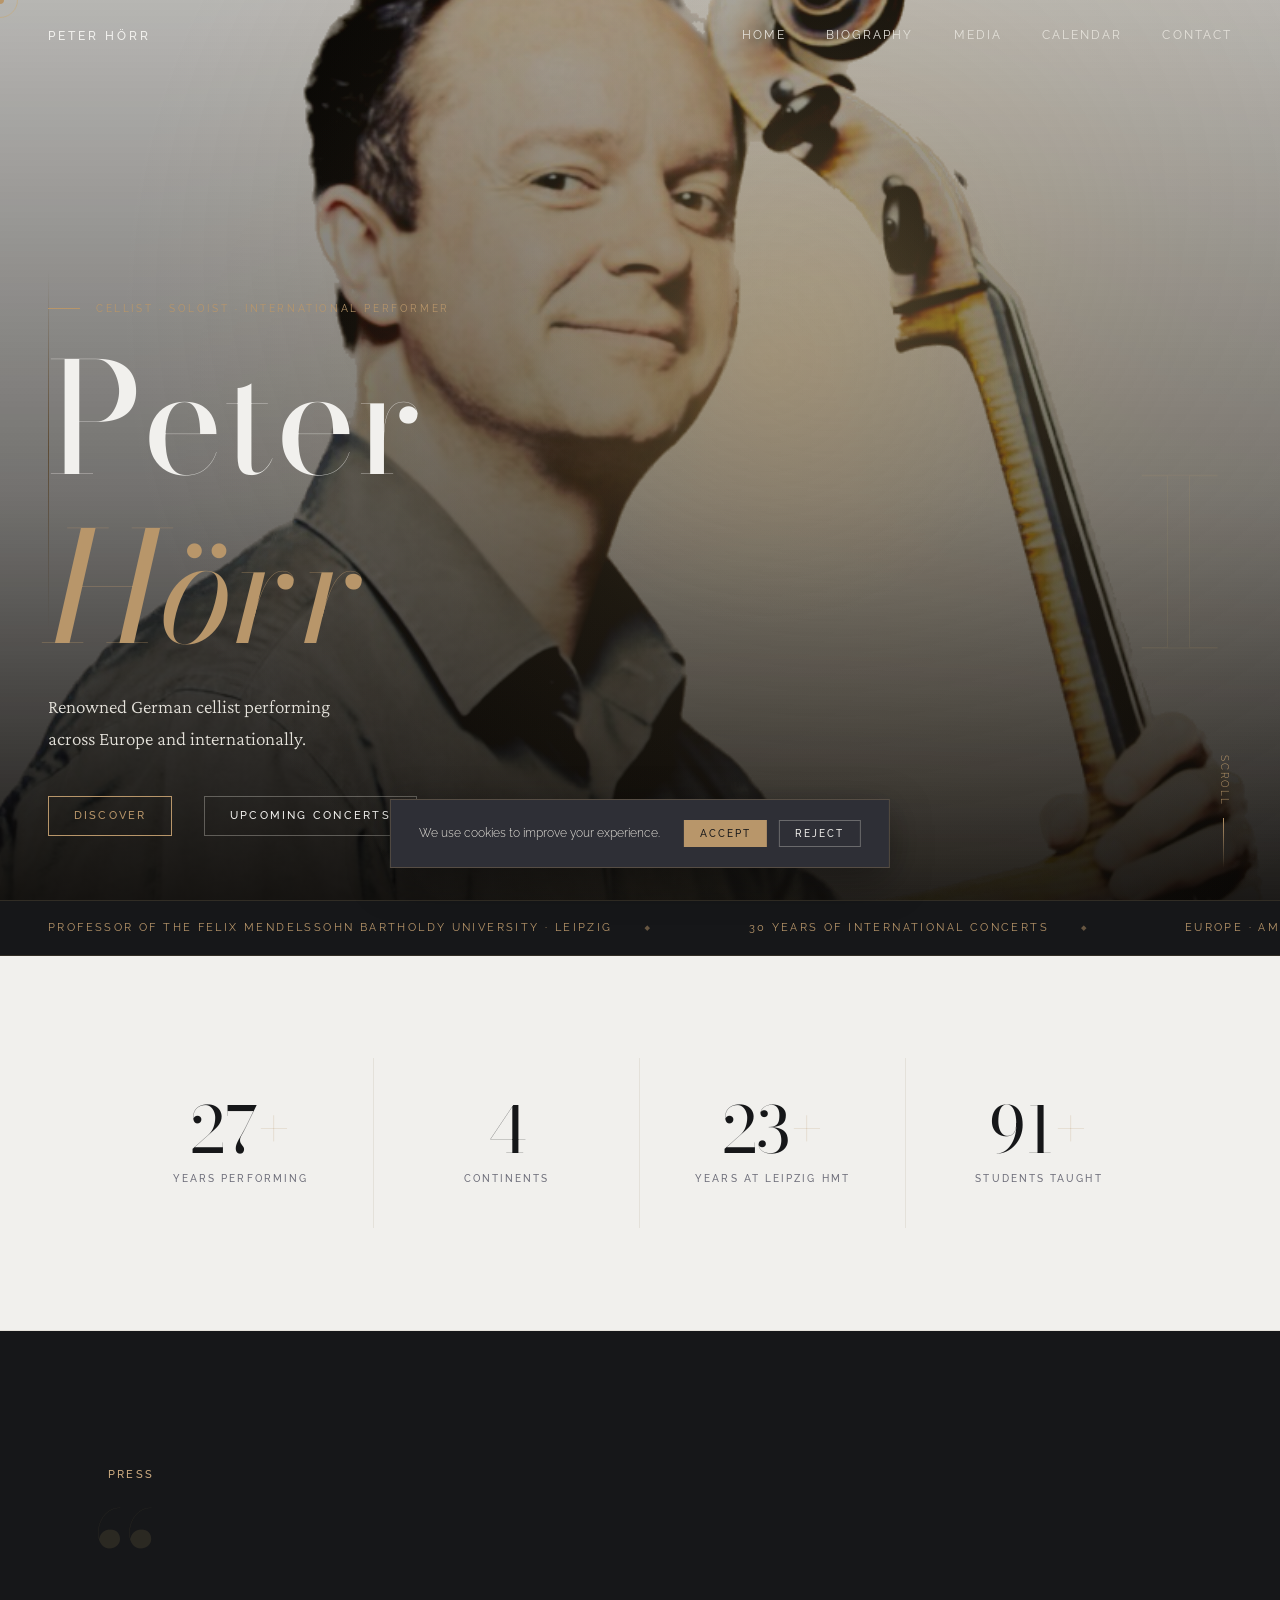
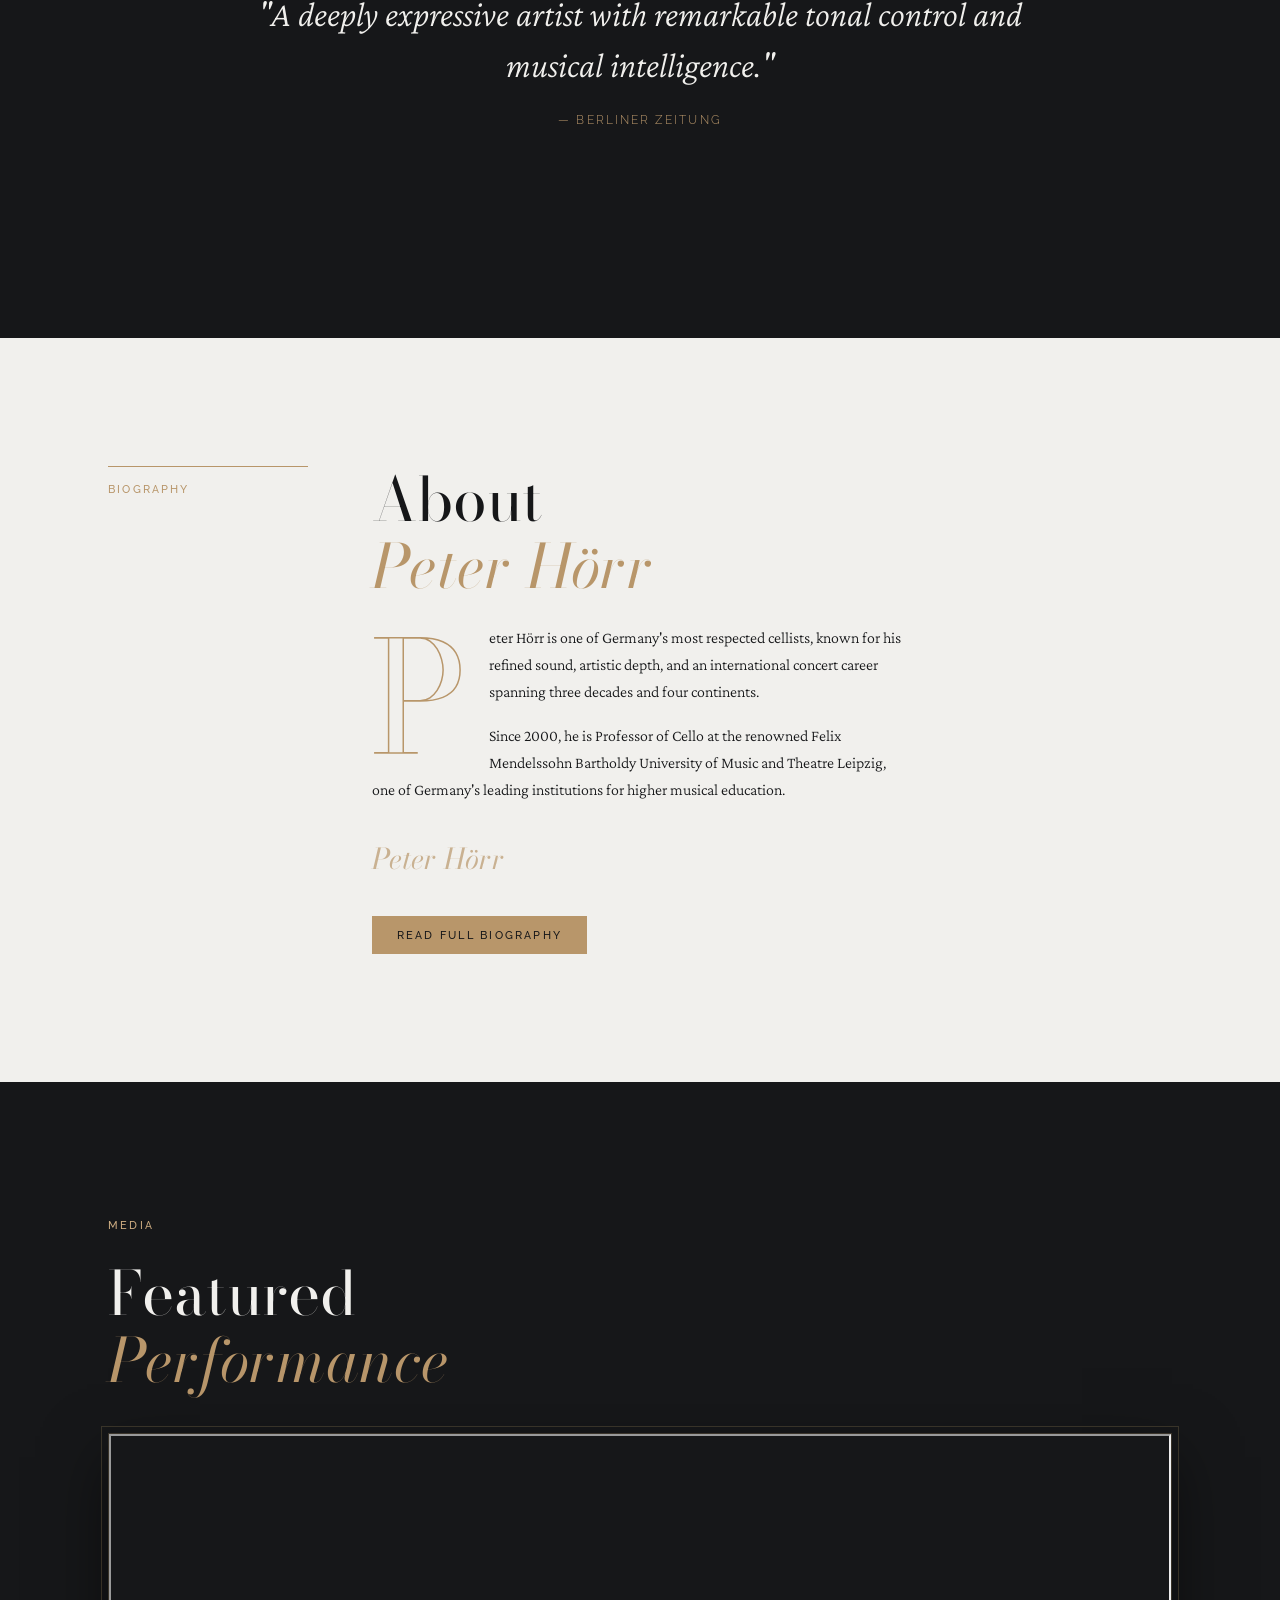
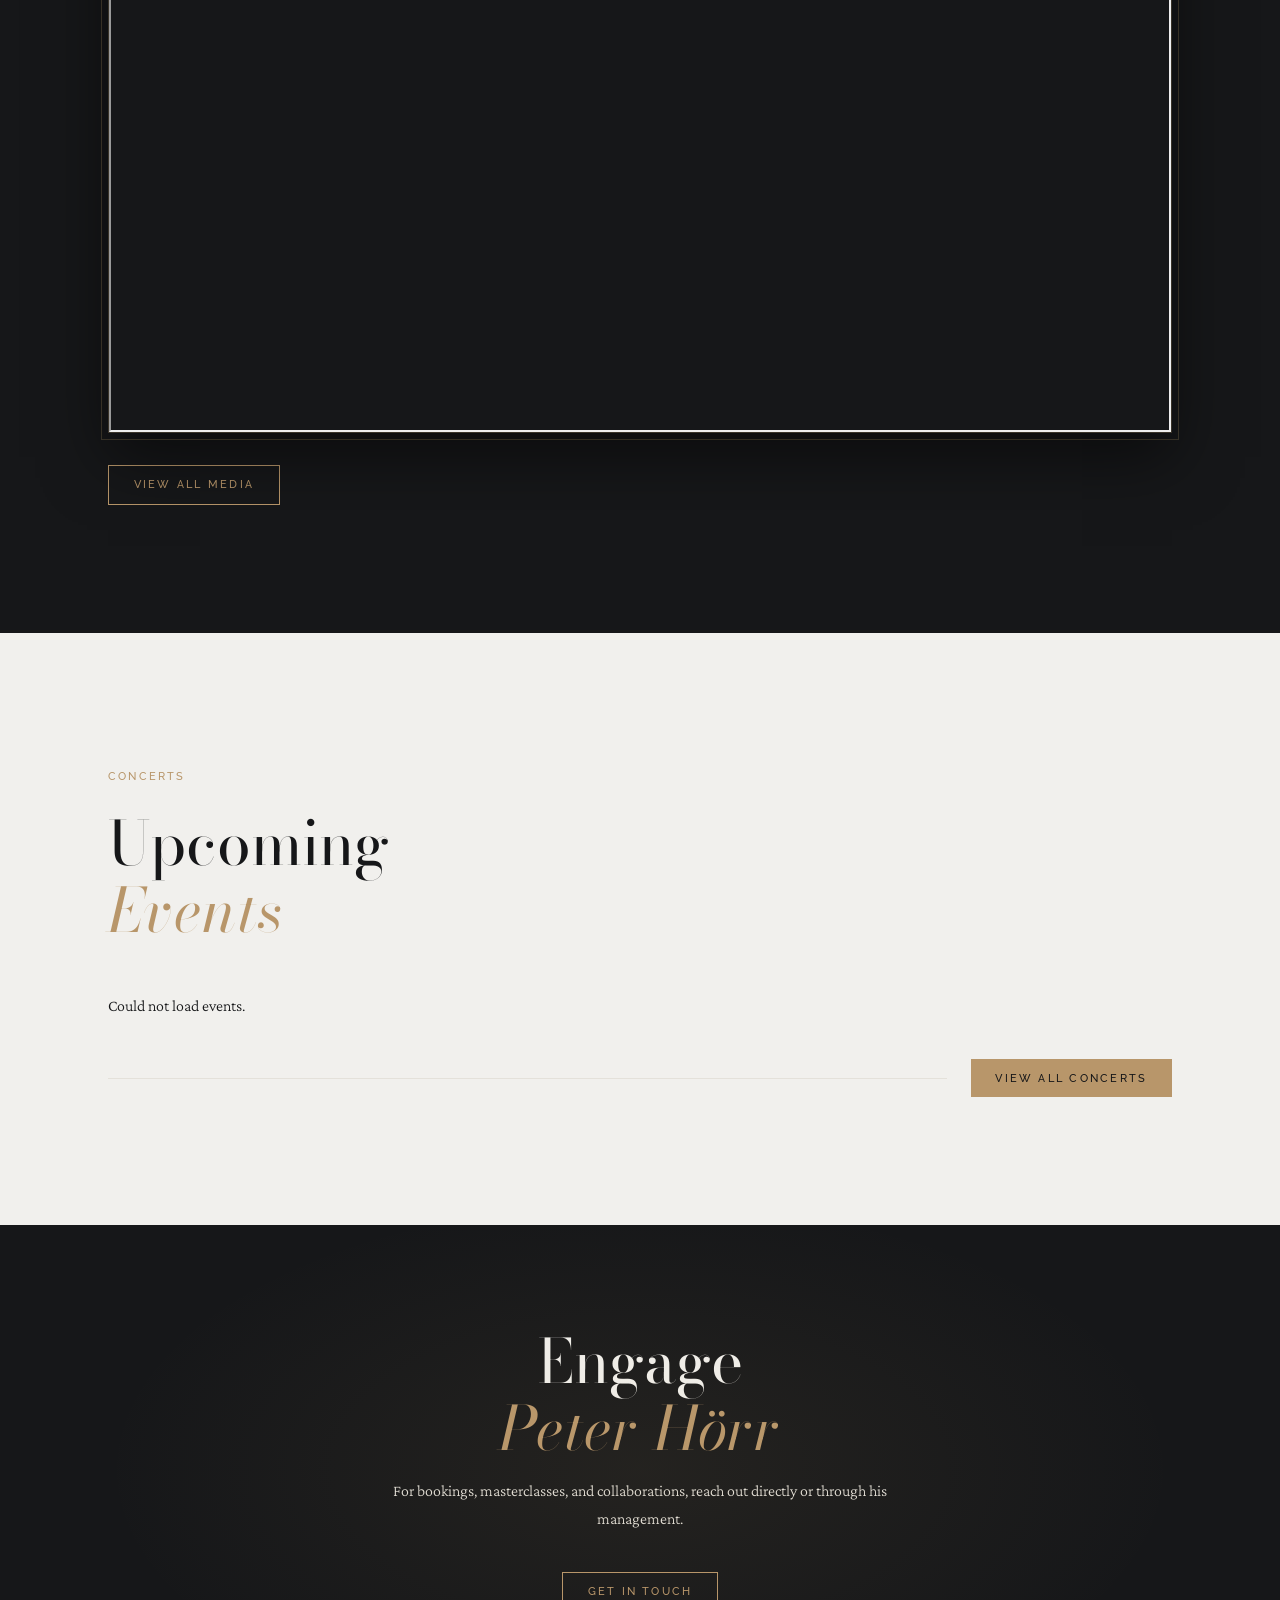
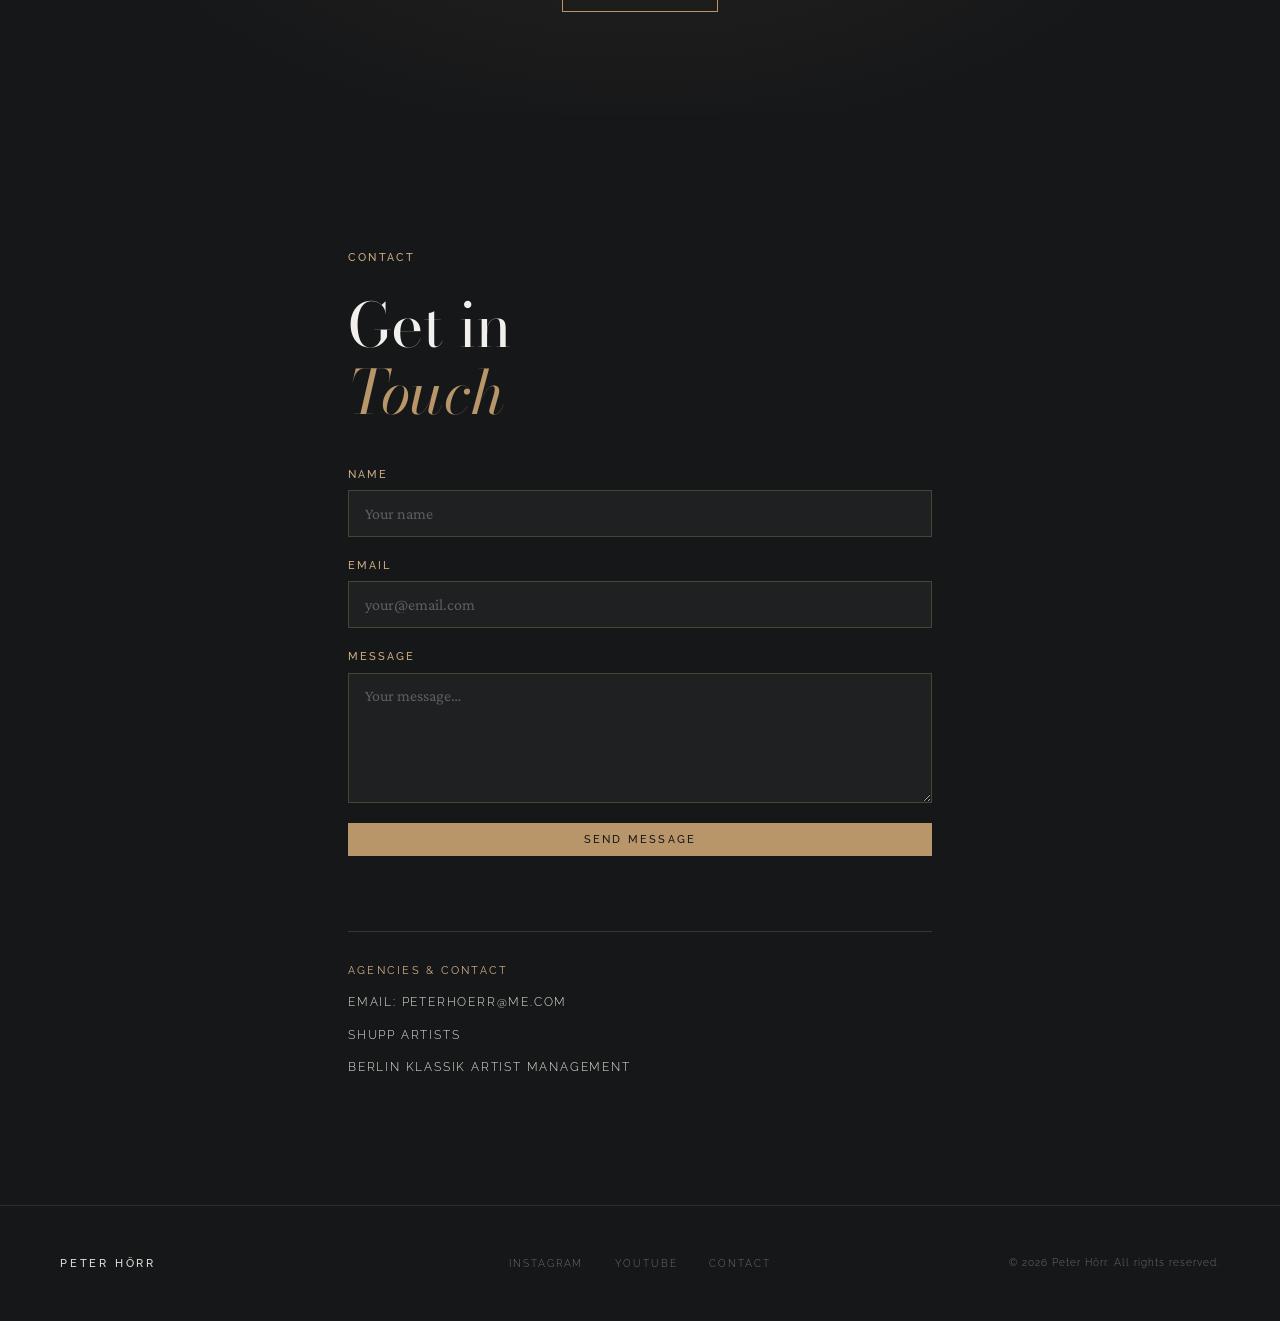
==== index.html @ 58cfae9b "Update marquee items in index.html" ====
<!DOCTYPE html>
<html lang="en">
<head>
  <meta charset="UTF-8" />
  <meta name="viewport" content="width=device-width, initial-scale=1.0" />
  <meta name="description" content="Peter Hörr — Renowned German cellist performing across Europe and internationally." />
  <title>Peter Hörr — Cellist</title>
  <link rel="preconnect" href="https://fonts.googleapis.com" />
  <link rel="preconnect" href="https://fonts.gstatic.com" crossorigin />
  <link href="https://fonts.googleapis.com/css2?family=Bodoni+Moda:ital,wght@0,400;0,500;1,400;1,500&family=Crimson+Pro:ital,wght@0,300;0,400;1,300;1,400&family=Raleway:wght@300;400;500;600&display=swap" rel="stylesheet" />
  <link rel="stylesheet" href="style.css" />

  <style>
    /* ══════════════════════════════════════════
       COLOUR OVERRIDE — subtle shift from default
       Florian: warm cream + amber gold + brown ink
       Peter  : cool cream + bronze gold + blue-ink
    ══════════════════════════════════════════ */
    :root {
      --cream:      #f1f0ed;   /* cooler, less yellow      */
      --cream-dim:  #e4e1da;   /* cooler grey-linen        */
      --ink:        #161719;   /* near-black w/ blue tint  */
      --ink-mid:    #2e2f36;   /* cool charcoal            */
      --ink-soft:   #6e6e7a;   /* blue-grey mid tone       */
      --gold:       #b8966a;   /* darker bronze vs amber   */
      --gold-light: #cead82;   /* muted champagne          */

      --font-display: 'Bodoni Moda', Georgia, serif;
      --font-body:    'Crimson Pro', Georgia, serif;
      --font-ui:      'Raleway', system-ui, sans-serif;
    }

    /* ══════════════════════════════════════════
       LUXURY LAYER — supplements style.css
    ══════════════════════════════════════════ */

    /* Custom cursor */
    * { cursor: none !important; }
    .cursor-dot {
      position: fixed; z-index: 9999; pointer-events: none;
      width: 8px; height: 8px; border-radius: 50%;
      background: var(--gold);
      transform: translate(-50%, -50%);
      transition: transform 0.1s, opacity 0.3s, width 0.3s, height 0.3s, background 0.3s;
      mix-blend-mode: normal;
    }
    .cursor-ring {
      position: fixed; z-index: 9998; pointer-events: none;
      width: 36px; height: 36px; border-radius: 50%;
      border: 1px solid rgba(201,169,110,0.5);
      transform: translate(-50%, -50%);
      transition: transform 0.18s cubic-bezier(0.22,1,0.36,1),
                  width 0.35s, height 0.35s, opacity 0.3s, border-color 0.3s;
    }
    body:has(a:hover) .cursor-dot,
    body:has(button:hover) .cursor-dot { width: 12px; height: 12px; background: var(--gold-light); }
    body:has(a:hover) .cursor-ring,
    body:has(button:hover) .cursor-ring { width: 56px; height: 56px; border-color: var(--gold); }
    @media (hover: none) { .cursor-dot, .cursor-ring { display: none; } * { cursor: auto !important; } }

    /* ── HERO enhancements ── */
    .hero { min-height: 100svh; }

    /* Spotlight that follows cursor */
    .hero-spotlight {
      position: absolute; inset: 0; z-index: 1; pointer-events: none;
      background: radial-gradient(circle 380px at var(--mx, 60%) var(--my, 40%),
        rgba(201,169,110,0.18) 0%, transparent 70%);
      transition: background 0.08s linear;
    }

    /* Animated gold line left */
    .hero::before {
      content: '';
      position: absolute;
      inset-inline-start: var(--gutter);
      inset-block-start: 30%;
      width: 1px;
      height: 0;
      background: linear-gradient(to bottom, transparent, var(--gold), transparent);
      animation: lineGrow 1.4s 0.8s var(--ease) forwards;
    }
    @keyframes lineGrow { to { height: 40%; } }

    /* Roman numeral watermark */
    .hero-roman {
      position: absolute;
      inset-inline-end: 5vw;
      inset-block-start: 50%;
      transform: translateY(-50%);
      font-family: var(--font-display);
      font-size: clamp(8rem, 18vw, 22rem);
      font-weight: 400;
      color: transparent;
      -webkit-text-stroke: 1px rgba(201,169,110,0.10);
      letter-spacing: -0.02em;
      line-height: 1;
      pointer-events: none;
      z-index: 1;
      user-select: none;
      animation: fadeUp 1.4s 0.5s var(--ease) forwards;
      opacity: 0;
    }

    /* Hero content — character stagger */
    .hero-content {
      position: relative; z-index: 3;
      max-width: 760px;
    }
    .hero-kicker {
      opacity: 0;
      animation: fadeUp 0.9s 0.2s var(--ease) forwards;
      display: flex; align-items: center; gap: 1rem;
    }
    .hero-kicker::before {
      content: '';
      display: inline-block;
      width: 32px; height: 1px;
      background: var(--gold);
      flex-shrink: 0;
    }
    .hero-title {
      opacity: 0;
      animation: fadeUp 1s 0.45s var(--ease) forwards;
      font-size: clamp(5rem, 12vw, 10rem);
    }
    .hero-sub {
      opacity: 0;
      animation: fadeUp 0.9s 0.65s var(--ease) forwards;
    }
    .hero-cta {
      opacity: 0;
      animation: fadeUp 0.9s 0.85s var(--ease) forwards;
      display: flex; align-items: center; gap: 2rem; flex-wrap: wrap;
      margin-top: 2.5rem;
    }

    /* Scroll indicator */
    .hero-scroll { opacity: 0; animation: fadeUp 1s 1.1s var(--ease) forwards; }

    /* ── MARQUEE ── */
    .marquee-section {
      overflow: hidden;
      background: var(--ink);
      border-top: 1px solid rgba(201,169,110,0.15);
      border-bottom: 1px solid rgba(201,169,110,0.15);
      padding: 1.1rem 0;
    }
    .marquee-track {
      display: flex; width: max-content;
      animation: marqueeScroll 28s linear infinite;
    }
    .marquee-track:hover { animation-play-state: paused; }
    .marquee-item {
      display: flex; align-items: center; gap: 2rem;
      padding-inline: 3rem;
      font-family: var(--font-ui);
      font-size: 0.68rem;
      font-weight: 400;
      letter-spacing: 0.22em;
      text-transform: uppercase;
      color: var(--gold);
      white-space: nowrap;
    }
    .marquee-item::after {
      content: '◆';
      font-size: 0.45rem;
      opacity: 0.5;
    }
    @keyframes marqueeScroll {
      from { transform: translateX(0); }
      to   { transform: translateX(-50%); }
    }

    /* ── STATS ── */
    .stats-section {
      background: var(--cream);
      padding-block: clamp(4rem, 8vw, 7rem);
      border-bottom: 1px solid var(--cream-dim);
    }
    .stats-grid {
      display: grid;
      grid-template-columns: repeat(4, 1fr);
      gap: 0;
    }
    @media (max-width: 700px) { .stats-grid { grid-template-columns: repeat(2, 1fr); } }

    .stat-item {
      padding: 2.5rem clamp(1rem, 3vw, 2.5rem);
      border-right: 1px solid var(--cream-dim);
      text-align: center;
      opacity: 0;
      transform: translateY(20px);
      transition: opacity 0.7s var(--ease), transform 0.7s var(--ease);
    }
    .stat-item:last-child { border-right: none; }
    .stat-item.is-visible { opacity: 1; transform: none; }

    .stat-number {
      font-family: var(--font-display);
      font-size: clamp(2.8rem, 5vw, 4.2rem);
      font-weight: 400;
      color: var(--ink);
      line-height: 1;
      display: block;
    }
    .stat-number em { color: var(--gold); font-style: normal; }
    .stat-label {
      display: block;
      margin-top: 0.5rem;
      font-family: var(--font-ui);
      font-size: 0.65rem;
      font-weight: 500;
      letter-spacing: 0.2em;
      text-transform: uppercase;
      color: var(--ink-soft);
    }

    /* ── BIO enhancements ── */
    .bio-initial {
      font-family: var(--font-display);
      font-size: clamp(6rem, 12vw, 10rem);
      font-weight: 400;
      line-height: 0.85;
      color: transparent;
      -webkit-text-stroke: 1.5px var(--gold);
      float: left;
      margin-right: 0.15em;
      margin-top: 0.05em;
    }
    .bio-signature {
      display: block;
      margin-top: 2rem;
      font-family: var(--font-display);
      font-style: italic;
      font-size: 1.8rem;
      color: var(--gold);
      opacity: 0.7;
    }

    /* ── QUOTE enhancements ── */
    .quote-wrap {
      position: relative;
      padding: 3rem 0;
    }
    .quote-wrap::before {
      content: '\201C';
      position: absolute;
      top: -1rem; left: -1rem;
      font-family: var(--font-display);
      font-size: 10rem;
      line-height: 1;
      color: rgba(201,169,110,0.12);
      pointer-events: none;
    }
    .quote p { font-size: clamp(1.4rem, 3.2vw, 2.2rem); }

    /* ── MEDIA ── */
    .video-wrapper {
      margin-top: 2.5rem;
      position: relative;
    }
    .video-wrapper::after {
      content: '';
      position: absolute;
      inset: -8px;
      border: 1px solid rgba(201,169,110,0.2);
      pointer-events: none;
    }

    /* ── CALENDAR enhancements ── */
    .event-card {
      position: relative;
      padding-left: 1.5rem;
      transition: padding-left 0.3s var(--ease);
    }
    .event-card::before {
      content: '';
      position: absolute;
      left: 0; top: 0; bottom: 0;
      width: 2px;
      background: transparent;
      transition: background 0.3s;
    }
    .event-card:hover::before { background: var(--gold); }
    .event-card:hover { padding-left: 2rem; }

    /* ── CTA band ── */
    .cta-band {
      background: var(--ink);
      padding: clamp(4rem, 8vw, 7rem) var(--gutter);
      text-align: center;
      position: relative;
      overflow: hidden;
    }
    .cta-band::before {
      content: '';
      position: absolute; inset: 0;
      background: radial-gradient(ellipse 60% 80% at 50% 50%,
        rgba(201,169,110,0.08) 0%, transparent 70%);
      pointer-events: none;
    }
    .cta-band h2 { color: var(--cream); margin-bottom: 1rem; }
    .cta-band p  { color: var(--cream-dim); margin-inline: auto; margin-bottom: 2.5rem; }
    .cta-band .btn { position: relative; z-index: 1; }

    /* View all button */
    .events-footer {
      margin-top: 2.5rem;
      display: flex;
      align-items: center;
      gap: 1.5rem;
    }
    .events-footer::before {
      content: '';
      flex: 1;
      height: 1px;
      background: var(--cream-dim);
    }

    /* Delay helpers */
    .stat-item:nth-child(1) { transition-delay: 0.0s; }
    .stat-item:nth-child(2) { transition-delay: 0.1s; }
    .stat-item:nth-child(3) { transition-delay: 0.2s; }
    .stat-item:nth-child(4) { transition-delay: 0.3s; }

    /* Page fade-in */
    body { opacity: 0; animation: pageFade 0.6s 0.1s ease forwards; }
    @keyframes pageFade { to { opacity: 1; } }

    @media (prefers-reduced-motion: reduce) {
      body { opacity: 1; animation: none; }
      .hero::before { height: 40%; animation: none; }
      .hero-roman, .hero-kicker, .hero-title, .hero-sub,
      .hero-cta, .hero-scroll { opacity: 1; animation: none; }
    }
  </style>
</head>
<body>

  <!-- Custom cursor -->
  <div class="cursor-dot"  id="cursorDot"></div>
  <div class="cursor-ring" id="cursorRing"></div>

  <!-- ══════════ HEADER ══════════ -->
  <header class="header" id="header">
    <a class="logo" href="index.html">PETER HÖRR</a>
    <button class="menu-toggle" id="menuBtn" aria-label="Toggle navigation" aria-expanded="false">
      <span></span><span></span><span></span>
    </button>
    <nav class="nav" id="nav">
      <a href="#home">Home</a>
      <a href="#bio">Biography</a>
      <a href="#media">Media</a>
      <a href="#calendar">Calendar</a>
      <a href="#contact">Contact</a>
    </nav>
  </header>

  <!-- ══════════ HERO ══════════ -->
  <section class="hero" id="home">
    <div class="hero-bg" id="heroBg">
      <img src="unnamed%20%281%29.png" alt="Peter Hörr performing" />
    </div>

    <!-- Cinematic overlays -->
    <div class="hero-spotlight" id="heroSpotlight"></div>
    <div class="hero-grain"></div>

    <!-- Watermark -->
    <span class="hero-roman" aria-hidden="true">I</span>

    <div class="hero-content">
      <span class="hero-kicker">Cellist · Soloist · International Performer</span>
      <h1 class="hero-title">Peter<br /><em>Hörr</em></h1>
      <p class="hero-sub">Renowned German cellist performing<br />across Europe and internationally.</p>
      <div class="hero-cta">
        <a class="btn btn--outline" href="bio.html">Discover</a>
        <a class="btn btn--ghost" href="#calendar">Upcoming concerts</a>
      </div>
    </div>

    <div class="hero-scroll">
      <span>Scroll</span>
      <div class="hero-scroll-line"></div>
    </div>
  </section>

  <!-- ══════════ MARQUEE ══════════ -->
  <div class="marquee-section" aria-hidden="true">
    <div class="marquee-track">
      <!-- duplicated for seamless loop -->
      
      <span class="marquee-item">Professor of the Felix Mendelssohn Bartholdy University · Leipzig</span>
      <span class="marquee-item">30 Years of International Concerts</span>
      <span class="marquee-item">Europe · Americas · Asia · Australia</span>
      <span class="marquee-item">Chamber Music · Recitals · Orchestral</span>
      <span class="marquee-item">Professor of Cello since 2000</span>
      <span class="marquee-item">Berliner Philharmoniker Academy</span>
      <span class="marquee-item">Felix Mendelssohn Bartholdy University · Leipzig</span>
      <span class="marquee-item">30 Years of International Concerts</span>
      <span class="marquee-item">Europe · Americas · Asia · Australia</span>
      <span class="marquee-item">Chamber Music · Recitals · Orchestral</span>
      <span class="marquee-item">Professor of Cello since 2000</span>
    </div>
  </div>

  <!-- ══════════ STATS ══════════ -->
  <section class="stats-section">
    <div class="container">
      <div class="stats-grid">
        <div class="stat-item">
          <span class="stat-number"><span class="count" data-target="30">0</span><em>+</em></span>
          <span class="stat-label">Years performing</span>
        </div>
        <div class="stat-item">
          <span class="stat-number"><span class="count" data-target="4">0</span></span>
          <span class="stat-label">Continents</span>
        </div>
        <div class="stat-item">
          <span class="stat-number"><span class="count" data-target="25">0</span><em>+</em></span>
          <span class="stat-label">Years at Leipzig HMT</span>
        </div>
        <div class="stat-item">
          <span class="stat-number"><span class="count" data-target="100">0</span><em>+</em></span>
          <span class="stat-label">Students taught</span>
        </div>
      </div>
    </div>
  </section>

  <!-- ══════════ PRESS ══════════ -->
  <section class="section section--dark" id="press">
    <div class="container">
      <span class="label">Press</span>
      <div class="quote-wrap">
        <blockquote class="quote">
          <p>"A deeply expressive artist with remarkable tonal control and musical intelligence."</p>
          <footer>— <cite>Berliner Zeitung</cite></footer>
        </blockquote>
      </div>
    </div>
  </section>

  <!-- ══════════ BIO ══════════ -->
  <section class="section" id="bio">
    <div class="container container--split">
      <div class="split-label">
        <span class="label">Biography</span>
      </div>
      <div class="split-content">
        <h2>About<br /><em>Peter Hörr</em></h2>
        <p><span class="bio-initial" aria-hidden="true">P</span>eter Hörr is one of Germany's most respected cellists, known for his refined sound, artistic depth, and an international concert career spanning three decades and four continents.</p>
        <p>Since 2000, he is Professor of Cello at the renowned Felix Mendelssohn Bartholdy University of Music and Theatre Leipzig, one of Germany's leading institutions for higher musical education.</p>
        <span class="bio-signature" aria-hidden="true">Peter Hörr</span>
        <div style="margin-top:2rem;">
          <a class="btn btn--primary" href="bio.html">Read full biography</a>
        </div>
      </div>
    </div>
  </section>

  <!-- ══════════ MEDIA ══════════ -->
  <section class="section section--dark" id="media">
    <div class="container">
      <span class="label">Media</span>
      <h2>Featured<br /><em>Performance</em></h2>
      <div class="video-wrapper">
        <iframe
          src="https://www.youtube.com/embed/DYi81hoUhnk?start=126"
          title="Peter Hörr performance"
          allow="accelerometer; autoplay; clipboard-write; encrypted-media; gyroscope; picture-in-picture"
          allowfullscreen loading="lazy">
        </iframe>
      </div>
      <div style="margin-top:2rem;">
        <a href="media.html" class="btn btn--outline">View all media</a>
      </div>
    </div>
  </section>

  <!-- ══════════ CALENDAR ══════════ -->
  <section class="section" id="calendar">
    <div class="container">
      <span class="label">Concerts</span>
      <h2>Upcoming<br /><em>Events</em></h2>
      <div class="events-list" id="events-list"></div>
      <div class="events-footer">
        <a href="calendar.html" class="btn btn--primary">View all concerts</a>
      </div>
    </div>
  </section>

  <!-- ══════════ CTA BAND ══════════ -->
  <section class="cta-band">
    <div class="container container--narrow">
      <h2>Engage<br /><em>Peter Hörr</em></h2>
      <p>For bookings, masterclasses, and collaborations, reach out directly or through his management.</p>
      <a href="#contact" class="btn btn--outline">Get in touch</a>
    </div>
  </section>

  <!-- ══════════ CONTACT ══════════ -->
  <section class="section section--dark" id="contact">
    <div class="container container--narrow">
      <span class="label">Contact</span>
      <h2>Get in<br /><em>Touch</em></h2>
      <form class="contact-form" id="contactForm">
        <div class="form-group">
          <label for="name">Name</label>
          <input id="name" type="text" name="name" placeholder="Your name" autocomplete="name" />
        </div>
        <div class="form-group">
          <label for="email">Email</label>
          <input id="email" type="email" name="email" placeholder="your@email.com" autocomplete="email" />
        </div>
        <div class="form-group">
          <label for="message">Message</label>
          <textarea id="message" name="message" rows="5" placeholder="Your message…"></textarea>
        </div>
        <button class="btn btn--primary btn--full" type="submit">Send message</button>
        <p class="form-status" id="formStatus"></p>
      </form>
      <div class="contact-agencies">
        <h3 class="contact-subtitle">Agencies & Contact</h3>
        <div class="agency-list">
          <a href="mailto:peterhoerr@me.com">Email: peterhoerr@me.com</a>
          <a href="https://shuppartists.com/" target="_blank" rel="noopener noreferrer">Shupp Artists</a>
          <a href="https://www.berlinklassikartistmanagement.com/" target="_blank" rel="noopener noreferrer">Berlin Klassik Artist Management</a>
        </div>
      </div>
    </div>
  </section>

  <!-- ══════════ FOOTER ══════════ -->
  <footer class="footer">
    <div class="footer-inner">
      <div class="footer-brand">PETER HÖRR</div>
      <nav class="footer-nav">
        <a href="https://instagram.com" target="_blank" rel="noopener noreferrer">Instagram</a>
        <a href="https://youtube.com"   target="_blank" rel="noopener noreferrer">YouTube</a>
        <a href="#contact">Contact</a>
      </nav>
      <small class="footer-copy">&copy; <span id="year"></span> Peter Hörr. All rights reserved.</small>
    </div>
  </footer>

  <!-- COOKIE BANNER -->
  <div class="cookie-banner" id="cookieBanner" style="display:none;">
    <p>We use cookies to improve your experience.</p>
    <div class="cookie-actions">
      <button class="btn btn--primary btn--sm" onclick="acceptCookies()">Accept</button>
      <button class="btn btn--ghost   btn--sm" onclick="rejectCookies()">Reject</button>
    </div>
  </div>

  <!-- ══════════ SCRIPTS ══════════ -->
  <script>
    /* ── Year ── */
    document.getElementById('year').textContent = new Date().getFullYear();

    /* ── Custom cursor ── */
    const dot  = document.getElementById('cursorDot');
    const ring = document.getElementById('cursorRing');
    let rx = 0, ry = 0;
    document.addEventListener('mousemove', e => {
      dot.style.left  = e.clientX + 'px';
      dot.style.top   = e.clientY + 'px';
      rx += (e.clientX - rx) * 0.12;
      ry += (e.clientY - ry) * 0.12;
      ring.style.left = rx + 'px';
      ring.style.top  = ry + 'px';
    });
    (function animateRing() {
      requestAnimationFrame(animateRing);
    })();

    /* ── Hero spotlight (mouse follow) ── */
    const spotlight = document.getElementById('heroSpotlight');
    const hero = document.getElementById('home');
    hero.addEventListener('mousemove', e => {
      const rect = hero.getBoundingClientRect();
      const mx = ((e.clientX - rect.left) / rect.width  * 100).toFixed(1) + '%';
      const my = ((e.clientY - rect.top)  / rect.height * 100).toFixed(1) + '%';
      spotlight.style.setProperty('--mx', mx);
      spotlight.style.setProperty('--my', my);
    });

    /* ── Parallax hero on scroll ── */
    const heroBg = document.getElementById('heroBg');
    window.addEventListener('scroll', () => {
      const y = window.scrollY;
      if (y < window.innerHeight) {
        heroBg.style.transform = `translateY(${y * 0.28}px)`;
      }
    }, { passive: true });

    /* ── Header scroll ── */
    const header = document.getElementById('header');
    window.addEventListener('scroll', () => {
      header.classList.toggle('scrolled', window.scrollY > 40);
    }, { passive: true });

    /* ── Hamburger menu ── */
    const nav = document.getElementById('nav');
    const btn = document.getElementById('menuBtn');
    btn.addEventListener('click', () => {
      const open = nav.classList.toggle('is-open');
      btn.setAttribute('aria-expanded', open);
      document.body.classList.toggle('menu-open', open);
      if (open) window.scrollTo({ top: 0, behavior: 'smooth' });
    });
    document.querySelectorAll('#nav a').forEach(link => {
      link.addEventListener('click', () => {
        nav.classList.remove('is-open');
        btn.setAttribute('aria-expanded', 'false');
        document.body.classList.remove('menu-open');
      });
    });
    document.addEventListener('click', e => {
      if (!nav.contains(e.target) && !btn.contains(e.target)) {
        nav.classList.remove('is-open');
        btn.setAttribute('aria-expanded', 'false');
        document.body.classList.remove('menu-open');
      }
    });

    /* ── Intersection Observer: sections + stats ── */
    const io = new IntersectionObserver(entries => {
      entries.forEach(entry => {
        if (entry.isIntersecting) {
          entry.target.classList.add('is-visible');
          io.unobserve(entry.target);
        }
      });
    }, { threshold: 0.1 });

    document.querySelectorAll('.section, .event-card, .quote, .stat-item').forEach(el => io.observe(el));

    /* ── Animated counters ── */
    const counterObs = new IntersectionObserver(entries => {
      entries.forEach(entry => {
        if (!entry.isIntersecting) return;
        const el     = entry.target;
        const target = +el.dataset.target;
        const dur    = 1800;
        const start  = performance.now();
        (function tick(now) {
          const progress = Math.min((now - start) / dur, 1);
          const eased    = 1 - Math.pow(1 - progress, 3);
          el.textContent = Math.round(eased * target);
          if (progress < 1) requestAnimationFrame(tick);
        })(start);
        counterObs.unobserve(el);
      });
    }, { threshold: 0.5 });
    document.querySelectorAll('.count').forEach(el => counterObs.observe(el));

    /* ── Cookies ── */
    function acceptCookies() { localStorage.setItem('cookies','accepted'); document.getElementById('cookieBanner').style.display='none'; }
    function rejectCookies()  { localStorage.setItem('cookies','rejected'); document.getElementById('cookieBanner').style.display='none'; }
    if (!localStorage.getItem('cookies')) document.getElementById('cookieBanner').style.display = 'flex';

    /* ── Contact form ── */
    document.getElementById('contactForm').addEventListener('submit', function(e) {
      e.preventDefault();
      document.getElementById('formStatus').textContent = 'Thank you — your message has been sent.';
      this.reset();
    });
  </script>

  <!-- ══════════ GOOGLE SHEETS CALENDAR ══════════ -->
  <script>
    const URL_SHEET = 'https://docs.google.com/spreadsheets/d/e/2PACX-1vTn1g8XWcBeNSZLfI80KQ2yX8OuSGgW3uhx0LGDekNlIQUe03zSUZdrQo4fV4eZUTAp_5PWyHA5EZmh/pub?gid=0&single=true&output=csv';

    function formatearFecha(fechaStr) {
      return new Date(fechaStr + 'T00:00:00').toLocaleDateString('en-GB', {
        day: 'numeric', month: 'long', year: 'numeric'
      });
    }

    function parsearCSV(texto) {
      const lineas = texto.trim().split('\n');
      const parsearLinea = l => {
        const cols = []; let actual = '', q = false;
        for (const c of l) {
          if (c === '"') { q = !q; }
          else if (c === ',' && !q) { cols.push(actual.trim()); actual = ''; }
          else { actual += c; }
        }
        cols.push(actual.trim());
        return cols;
      };
      const cabs = parsearLinea(lineas[0]);
      return lineas.slice(1).filter(l => l.trim()).map(l => {
        const vals = parsearLinea(l);
        const obj = {};
        cabs.forEach((c, i) => { obj[c] = vals[i] || ''; });
        return obj;
      });
    }

    fetch(URL_SHEET)
      .then(r => r.text())
      .then(csv => {
        const eventos = parsearCSV(csv);
        const lista   = document.getElementById('events-list');
        if (!eventos.length) { lista.innerHTML = '<p>No upcoming events.</p>'; return; }
        lista.innerHTML = eventos.slice(0, 2).map(e => `
          <article class="event-card is-visible">
            <div class="event-meta">
              <time class="event-date" datetime="${e.Date}">${formatearFecha(e.Date)}</time>
              <span class="event-city">${e.City}</span>
            </div>
            <div class="event-body">
              <h3 class="event-venue">${e.Venue}</h3>
              <p class="event-program">${e.Program}</p>
            </div>
            <a class="event-link" href="${e.Link || '#'}">
              <span>Details</span>
              <svg width="16" height="16" viewBox="0 0 16 16" fill="none">
                <path d="M3 8h10M9 4l4 4-4 4" stroke="currentColor" stroke-width="1.2"
                      stroke-linecap="round" stroke-linejoin="round"/>
              </svg>
            </a>
          </article>`).join('');
      })
      .catch(() => {
        document.getElementById('events-list').innerHTML = '<p>Could not load events.</p>';
      });
  </script>

</body>
</html>
---- style.css ----
/* ============================================================
   PETER HÖRR — Cellist
   style.css
   ============================================================ */

/* ── Reset & base ── */
*, *::before, *::after { box-sizing: border-box; margin: 0; padding: 0; }

/* ── Design tokens ── */
:root {
  /* Palette */
  --cream:       #f5f0e8;
  --cream-dim:   #ece6d6;
  --ink:         #1a1612;
  --ink-mid:     #3a3028;
  --ink-soft:    #7a6e60;
  --gold:        #c9a96e;
  --gold-light:  #dfc28f;
  --white:       #ffffff;

  /* Type */
  --font-display: 'Playfair Display', Georgia, serif;
  --font-body:    'Cormorant Garamond', Georgia, serif;
  --font-ui:      'Jost', system-ui, sans-serif;

  /* Spacing */
  --gap:    clamp(2rem, 5vw, 5rem);
  --gutter: clamp(1.25rem, 5vw, 3rem);

  /* Motion */
  --ease: cubic-bezier(0.22, 1, 0.36, 1);
  --dur:  0.6s;
}

html {
  scroll-behavior: smooth;
  -webkit-font-smoothing: antialiased;
}

body {
  background-color: var(--cream);
  color: var(--ink);
  font-family: var(--font-body);
  font-size: clamp(1rem, 1.1vw, 1.15rem);
  font-weight: 300;
  line-height: 1.7;
  overflow-x: hidden;
}

body.menu-open { overflow: hidden; }

img, video, iframe { display: block; max-width: 100%; }

a {
  color: inherit;
  text-decoration: none;
}

/* ============================================================
   TYPOGRAPHY
   ============================================================ */
h1, h2, h3 {
  font-family: var(--font-display);
  font-weight: 400;
  line-height: 1.1;
}

h1 { font-size: clamp(3.5rem, 9vw, 7rem); }

h2 {
  font-size: clamp(2.2rem, 5vw, 3.8rem);
  margin-bottom: 1.5rem;
}

h3 { font-size: clamp(1.1rem, 2vw, 1.4rem); }

em { font-style: italic; color: var(--gold); }

p { max-width: 60ch; }

p + p { margin-top: 1rem; }

/* ============================================================
   LAYOUT HELPERS
   ============================================================ */
.container {
  width: min(100%, 1160px);
  margin-inline: auto;
  padding-inline: var(--gutter);
}

.container--narrow {
  max-width: 680px;
}

.container--split {
  display: grid;
  grid-template-columns: 200px 1fr;
  gap: var(--gap);
  align-items: start;
}

@media (max-width: 700px) {
  .container--split {
    grid-template-columns: 1fr;
    gap: 1.5rem;
  }
}

/* ============================================================
   LABEL
   ============================================================ */
.label {
  display: inline-block;
  font-family: var(--font-ui);
  font-size: 0.68rem;
  font-weight: 500;
  letter-spacing: 0.2em;
  text-transform: uppercase;
  color: var(--gold);
  margin-bottom: 1.5rem;
}

/* ============================================================
   SECTION
   ============================================================ */
.section {
  padding-block: clamp(4rem, 10vw, 9rem);
  opacity: 0;
  transform: translateY(28px);
  transition: opacity var(--dur) var(--ease), transform var(--dur) var(--ease);
}

.section.is-visible {
  opacity: 1;
  transform: none;
}

.section--dark {
  background-color: var(--ink);
  color: var(--cream);
}

.section--dark .label { color: var(--gold-light); }
.section--dark p      { color: var(--cream-dim); }

/* ============================================================
   HEADER
   ============================================================ */
.header {
  position: fixed;
  inset-block-start: 0;
  inset-inline: 0;
  z-index: 100;
  display: flex;
  align-items: center;
  justify-content: space-between;
  padding: 1.6rem var(--gutter);
  transition: background var(--dur) var(--ease), backdrop-filter var(--dur) var(--ease),
              box-shadow var(--dur) var(--ease), padding var(--dur) var(--ease);
}

.header.scrolled {
  background: rgba(26, 22, 18, 0.88);
  backdrop-filter: blur(18px);
  -webkit-backdrop-filter: blur(18px);
  box-shadow: 0 1px 0 rgba(201, 169, 110, 0.15);
  padding-block: 1rem;
}

/* Logo */
.logo {
  font-family: var(--font-ui);
  font-size: 0.75rem;
  font-weight: 500;
  letter-spacing: 0.25em;
  text-transform: uppercase;
  color: var(--cream);
  white-space: nowrap;
}

/* Navigation */
.nav {
  display: flex;
  align-items: center;
  gap: 2.5rem;
}

.nav a {
  font-family: var(--font-ui);
  font-size: 0.72rem;
  font-weight: 400;
  letter-spacing: 0.18em;
  text-transform: uppercase;
  color: var(--cream-dim);
  position: relative;
  transition: color 0.25s;
}

.nav a::after {
  content: '';
  position: absolute;
  inset-block-end: -3px;
  inset-inline: 0;
  height: 1px;
  background: var(--gold);
  transform: scaleX(0);
  transform-origin: left;
  transition: transform 0.3s var(--ease);
}

.nav a:hover { color: var(--gold-light); }
.nav a:hover::after { transform: scaleX(1); }

/* Hamburger */
.menu-toggle {
  display: none;
  flex-direction: column;
  gap: 5px;
  background: none;
  border: none;
  cursor: pointer;
  padding: 4px;
  z-index: 110;
}

.menu-toggle span {
  display: block;
  width: 24px;
  height: 1.5px;
  background: var(--cream);
  transition: transform 0.35s var(--ease), opacity 0.25s;
}

@media (max-width: 768px) {
  .menu-toggle { 
     display: flex;
     z-index: 300;
  }
  .nav {
    position: fixed;
    inset: 0;
    flex-direction: column;
    justify-content: center;
    gap: 2.5rem;
    background: var(--ink);
    clip-path: circle(0% at calc(100% - 2.5rem) 2.5rem);
    transition: clip-path 0.55s var(--ease);
    pointer-events: none;
    
  }
  .nav.is-open {
    clip-path: circle(150% at calc(100% - 2.5rem) 2.5rem);
    pointer-events: all;
  }
  .nav a {
    font-size: 0.9rem;
    letter-spacing: 0.22em;
  }
  .menu-toggle[aria-expanded="true"] span:nth-child(1) {
    transform: translateY(6.5px) rotate(45deg);
  }
  .menu-toggle[aria-expanded="true"] span:nth-child(2) {
    opacity: 0;
  }
  .menu-toggle[aria-expanded="true"] span:nth-child(3) {
    transform: translateY(-6.5px) rotate(-45deg);
  }
}

/* ============================================================
   HERO
   ============================================================ */
.hero {
  position: relative;
  min-height: 100svh;
  display: flex;
  align-items: flex-end;
  padding: var(--gap) var(--gutter);
  overflow: hidden;
  color: var(--cream);
}

/* Background */
.hero-bg {
  position: absolute;
  inset: 0;
  overflow: hidden;
}

.hero-bg img {
  width: 100%;
  height: 100%;
  object-fit: cover;
  object-position: center 20%;
  transform: scale(1.05);
  filter: brightness(0.82) contrast(1.05) saturate(1.05);
}

/* 🎻 LIGHTING OVERLAY (concierto elegante) */
.hero-bg::after {
  content: "";
  position: absolute;
  inset: 0;

  background:
    /* luz dorada principal (como foco de escenario) */
    radial-gradient(
      circle at 65% 35%,
      rgba(201, 169, 110, 0.28) 0%,
      rgba(201, 169, 110, 0.10) 35%,
      transparent 70%
    ),

    /* sombra cinematográfica inferior */
    linear-gradient(
      180deg,
      rgba(10, 8, 6, 0.25) 0%,
      rgba(10, 8, 6, 0.55) 55%,
      rgba(10, 8, 6, 0.92) 100%
    ),

    /* leve tinte cálido global */
    radial-gradient(
      circle at center,
      rgba(255, 210, 140, 0.06),
      transparent 60%
    );

  pointer-events: none;
}


/* Grain overlay */
.hero-grain {
  position: absolute;
  inset: 0;
  background-image: url(unnamed (1).png);
  opacity: 0.35;
  pointer-events: none;
}

/* Gold horizontal rule */
.hero::before {
  content: '';
  position: absolute;
  inset-inline-start: var(--gutter);
  inset-block-start: 50%;
  width: 1px;
  height: 35%;
  background: linear-gradient(to bottom, transparent, var(--gold), transparent);
}

.hero-content {
  position: relative;
  z-index: 2;
  max-width: 700px;
  opacity: 0;
  transform: translateY(30px);
  animation: fadeUp 1s 0.3s var(--ease) forwards;
}

.hero-kicker {
  display: block;
  font-family: var(--font-ui);
  font-size: 0.65rem;
  font-weight: 400;
  letter-spacing: 0.25em;
  text-transform: uppercase;
  color: var(--gold);
  margin-bottom: 1rem;
}

.hero-title {
  margin-bottom: 1.2rem;
  color: var(--cream);
}

.hero-sub {
  font-size: clamp(1rem, 1.5vw, 1.2rem);
  color: var(--cream-dim);
  margin-bottom: 2.5rem;
  max-width: none;
}

/* Scroll indicator */
.hero-scroll {
  position: absolute;
  inset-block-end: 2rem;
  inset-inline-end: var(--gutter);
  z-index: 2;
  display: flex;
  flex-direction: column;
  align-items: center;
  gap: 0.75rem;
  animation: fadeUp 1s 0.8s var(--ease) forwards;
  opacity: 0;
}

.hero-scroll span {
  font-family: var(--font-ui);
  font-size: 0.6rem;
  letter-spacing: 0.2em;
  text-transform: uppercase;
  color: var(--gold);
  writing-mode: vertical-rl;
}

.hero-scroll-line {
  width: 1px;
  height: 50px;
  background: linear-gradient(to bottom, var(--gold), transparent);
  animation: scrollPulse 2s ease-in-out infinite;
}

@keyframes fadeUp {
  to { opacity: 1; transform: none; }
}

@keyframes scrollPulse {
  0%, 100% { transform: scaleY(1); opacity: 1; }
  50%       { transform: scaleY(0.6); opacity: 0.4; }
}

/* ============================================================
   QUOTE
   ============================================================ */
.quote {
  text-align: center;
  max-width: 780px;
  margin-inline: auto;
  padding-block: 2rem;
  opacity: 0;
  transform: translateY(20px);
  transition: opacity var(--dur) var(--ease), transform var(--dur) var(--ease);
}

.quote.is-visible {
  opacity: 1;
  transform: none;
}

.quote p {
  font-size: clamp(1.35rem, 3vw, 2rem);
  font-style: italic;
  line-height: 1.45;
  color: var(--cream);
  max-width: none;
}

.quote footer {
  margin-top: 1.25rem;
  font-family: var(--font-ui);
  font-size: 0.72rem;
  letter-spacing: 0.18em;
  text-transform: uppercase;
  color: var(--gold);
}

.quote footer cite { font-style: normal; }

/* ============================================================
   BIOGRAPHY
   ============================================================ */
.split-label {
  padding-top: 0.4rem;
  border-top: 1px solid var(--gold);
}

/* ============================================================
   VIDEO
   ============================================================ */
.video-wrapper {
  position: relative;
  margin-top: 2.5rem;
  border: 1px solid rgba(201, 169, 110, 0.2);
  box-shadow: 0 24px 60px rgba(0, 0, 0, 0.5);
}

.video-wrapper::before {
  content: '';
  display: block;
  padding-top: 56.25%; /* 16:9 */
}

.video-wrapper iframe {
  position: absolute;
  inset: 0;
  width: 100%;
  height: 100%;
}

/* ============================================================
   EVENTS
   ============================================================ */
.events-list {
  margin-top: 3rem;
  display: flex;
  flex-direction: column;
  gap: 0;
}

.event-card {
  display: grid;
  grid-template-columns: 180px 1fr auto;
  align-items: center;
  gap: 2rem;
  padding: 2rem 0;
  border-top: 1px solid var(--cream-dim);
  opacity: 0;
  transform: translateX(-16px);
  transition: opacity var(--dur) var(--ease), transform var(--dur) var(--ease);
}

.event-card.is-visible {
  opacity: 1;
  transform: none;
}

.event-card:last-child { border-bottom: 1px solid var(--cream-dim); }

.event-meta {
  display: flex;
  flex-direction: column;
  gap: 0.25rem;
}

.event-date {
  font-family: var(--font-ui);
  font-size: 0.7rem;
  font-weight: 500;
  letter-spacing: 0.12em;
  color: var(--gold);
  text-transform: uppercase;
}

.event-city {
  font-family: var(--font-ui);
  font-size: 0.62rem;
  letter-spacing: 0.2em;
  text-transform: uppercase;
  color: var(--ink-soft);
}

.event-venue {
  font-size: 1.25rem;
  margin-bottom: 0.3rem;
}

.event-program {
  font-size: 0.9rem;
  color: var(--ink-soft);
  max-width: none;
}

.event-link {
  display: inline-flex;
  align-items: center;
  gap: 0.5rem;
  font-family: var(--font-ui);
  font-size: 0.68rem;
  font-weight: 500;
  letter-spacing: 0.15em;
  text-transform: uppercase;
  color: var(--gold);
  white-space: nowrap;
  transition: gap 0.25s var(--ease), color 0.25s;
}

.event-link:hover {
  gap: 0.9rem;
  color: var(--ink);
}

@media (max-width: 640px) {
  .event-card {
    grid-template-columns: 1fr;
    gap: 0.75rem;
  }

  .event-link { align-self: flex-start; }
}

/* ============================================================
   CONTACT FORM
   ============================================================ */
.contact-form {
  margin-top: 2.5rem;
  display: flex;
  flex-direction: column;
  gap: 1.25rem;
}

.form-group {
  display: flex;
  flex-direction: column;
  gap: 0.4rem;
}

.form-group label {
  font-family: var(--font-ui);
  font-size: 0.68rem;
  font-weight: 500;
  letter-spacing: 0.18em;
  text-transform: uppercase;
  color: var(--gold-light);
}

.contact-form input,
.contact-form textarea {
  background: rgba(255, 255, 255, 0.04);
  border: 1px solid rgba(201, 169, 110, 0.25);
  border-radius: 0;
  padding: 0.85rem 1rem;
  font-family: var(--font-body);
  font-size: 1rem;
  color: var(--cream);
  outline: none;
  transition: border-color 0.25s, background 0.25s;
  width: 100%;
  -webkit-appearance: none;
}

.contact-form input::placeholder,
.contact-form textarea::placeholder {
  color: rgba(245, 240, 232, 0.3);
}

.contact-form input:focus,
.contact-form textarea:focus {
  border-color: var(--gold);
  background: rgba(201, 169, 110, 0.05);
}

.contact-form textarea { resize: vertical; min-height: 130px; }

.form-status {
  font-family: var(--font-ui);
  font-size: 0.8rem;
  color: var(--gold-light);
  min-height: 1.2em;
  text-align: center;
}

/* ============================================================
   BUTTONS
   ============================================================ */
.btn {
  display: inline-flex;
  align-items: center;
  justify-content: center;
  font-family: var(--font-ui);
  font-size: 0.7rem;
  font-weight: 500;
  letter-spacing: 0.2em;
  text-transform: uppercase;
  padding: 0.85em 2.2em;
  border: none;
  cursor: pointer;
  transition: background 0.25s, color 0.25s, border-color 0.25s, box-shadow 0.25s;
  white-space: nowrap;
}

.btn--primary {
  background: var(--gold);
  color: var(--ink);
}

.btn--primary:hover {
  background: var(--gold-light);
  box-shadow: 0 6px 24px rgba(201, 169, 110, 0.3);
}

.btn--outline {
  background: transparent;
  border: 1px solid var(--gold);
  color: var(--gold);
}

.btn--outline:hover {
  background: var(--gold);
  color: var(--ink);
}

.btn--ghost {
  background: transparent;
  border: 1px solid rgba(245, 240, 232, 0.3);
  color: var(--cream);
}

.btn--ghost:hover {
  border-color: var(--cream);
}

.btn--full { width: 100%; }

.btn--sm {
  font-size: 0.62rem;
  padding: 0.7em 1.6em;
}

/* ============================================================
   FOOTER
   ============================================================ */
.footer {
  background: var(--ink);
  border-top: 1px solid rgba(201, 169, 110, 0.15);
  padding: 3rem var(--gutter);
}

.footer-inner {
  width: min(100%, 1160px);
  margin-inline: auto;
  display: grid;
  grid-template-columns: 1fr auto 1fr;
  align-items: center;
  gap: 1.5rem;
}

.footer-brand {
  font-family: var(--font-ui);
  font-size: 0.7rem;
  font-weight: 500;
  letter-spacing: 0.25em;
  text-transform: uppercase;
  color: var(--cream-dim);
}

.footer-nav {
  display: flex;
  gap: 2rem;
}

.footer-nav a {
  font-family: var(--font-ui);
  font-size: 0.65rem;
  letter-spacing: 0.18em;
  text-transform: uppercase;
  color: var(--ink-soft);
  transition: color 0.2s;
}

.footer-nav a:hover { color: var(--gold); }

.footer-copy {
  font-family: var(--font-ui);
  font-size: 0.62rem;
  color: var(--ink-soft);
  letter-spacing: 0.1em;
  text-align: right;
}

@media (max-width: 640px) {
  .footer-inner {
    grid-template-columns: 1fr;
    text-align: center;
  }
  .footer-nav  { justify-content: center; }
  .footer-copy { text-align: center; }
}

/* ============================================================
   COOKIE BANNER
   ============================================================ */
.cookie-banner {
  position: fixed;
  inset-block-end: 2rem;
  inset-inline-start: 50%;
  transform: translateX(-50%);
  z-index: 200;
  background: var(--ink-mid);
  border: 1px solid rgba(201, 169, 110, 0.25);
  box-shadow: 0 12px 40px rgba(0, 0, 0, 0.4);
  padding: 1.25rem 1.75rem;
  display: flex;
  align-items: center;
  gap: 1.5rem;
  white-space: nowrap;
  animation: slideUp 0.5s var(--ease);
}

.cookie-banner p {
  font-family: var(--font-ui);
  font-size: 0.75rem;
  color: var(--cream-dim);
  max-width: none;
}

.cookie-actions {
  display: flex;
  gap: 0.75rem;
  flex-shrink: 0;
}

@keyframes slideUp {
  from { transform: translateX(-50%) translateY(20px); opacity: 0; }
  to   { transform: translateX(-50%) translateY(0);    opacity: 1; }
}

@media (max-width: 520px) {
  .cookie-banner {
    flex-direction: column;
    inset-inline: 1rem;
    inset-block-end: 1rem;
    transform: none;
    white-space: normal;
  }
  @keyframes slideUp {
    from { transform: translateY(20px); opacity: 0; }
    to   { transform: none;             opacity: 1; }
  }
}

/* ============================================================
   ACCESSIBILITY — FOCUS RING
   ============================================================ */
:focus-visible {
  outline: 2px solid var(--gold);
  outline-offset: 3px;
}

/* ============================================================
   REDUCED MOTION
   ============================================================ */
@media (prefers-reduced-motion: reduce) {
  *, *::before, *::after {
    animation-duration: 0.001ms !important;
    transition-duration: 0.001ms !important;
  }
  .hero-content, .hero-scroll { opacity: 1; transform: none; }
  .section { opacity: 1; transform: none; }
  .event-card { opacity: 1; transform: none; }
  .quote { opacity: 1; transform: none; }
}
.contact-agencies {
  margin-top: 2.5rem;
  padding-top: 2rem;
  border-top: 1px solid rgba(201, 169, 110, 0.2);
}

.contact-subtitle {
  font-family: var(--font-ui);
  font-size: 0.7rem;
  letter-spacing: 0.2em;
  text-transform: uppercase;
  color: var(--gold-light);
  margin-bottom: 1rem;
}

.agency-list {
  display: flex;
  flex-direction: column;
  gap: 0.75rem;
}

.agency-list a {
  font-family: var(--font-ui);
  font-size: 0.75rem;
  letter-spacing: 0.15em;
  text-transform: uppercase;
  color: var(--cream-dim);
  transition: color 0.25s ease;
}

.agency-list a:hover {

.agency-list a[href^="mailto"] {
  color: var(--gold-light);
  font-weight: 500;
} 
   
.video-grid {
  display: grid;
  grid-template-columns: repeat(auto-fit, minmax(280px, 1fr));
  gap: 2rem;
  margin-top: 2rem;
}

.photo-grid {
  display: grid;
  grid-template-columns: repeat(auto-fit, minmax(220px, 1fr));
  gap: 1.5rem;
  margin-top: 2rem;
}

.photo-grid img {
  width: 100%;
  height: 280px;
  object-fit: cover;
  border: 1px solid rgba(201,169,110,0.2);
  transition: transform 0.3s ease;
}

.photo-grid img:hover {
  transform: scale(1.03);
}
.audio-list {
  display: flex;
  flex-direction: column;
  gap: 1.2rem;
  margin-top: 1.5rem;
}

.audio-item {
  display: flex;
  justify-content: space-between;
  align-items: center;
  padding: 1rem 0;
  border-top: 1px solid rgba(201, 169, 110, 0.25);
}

.audio-item p {
  margin: 0;
  color: var(--cream-dim);
}
.audio-section {
  margin-top: 4rem;
}
   
.audio-section h2 {
  font-size: clamp(2.2rem, 5vw, 3.8rem);
  margin-bottom: 1.5rem;
}
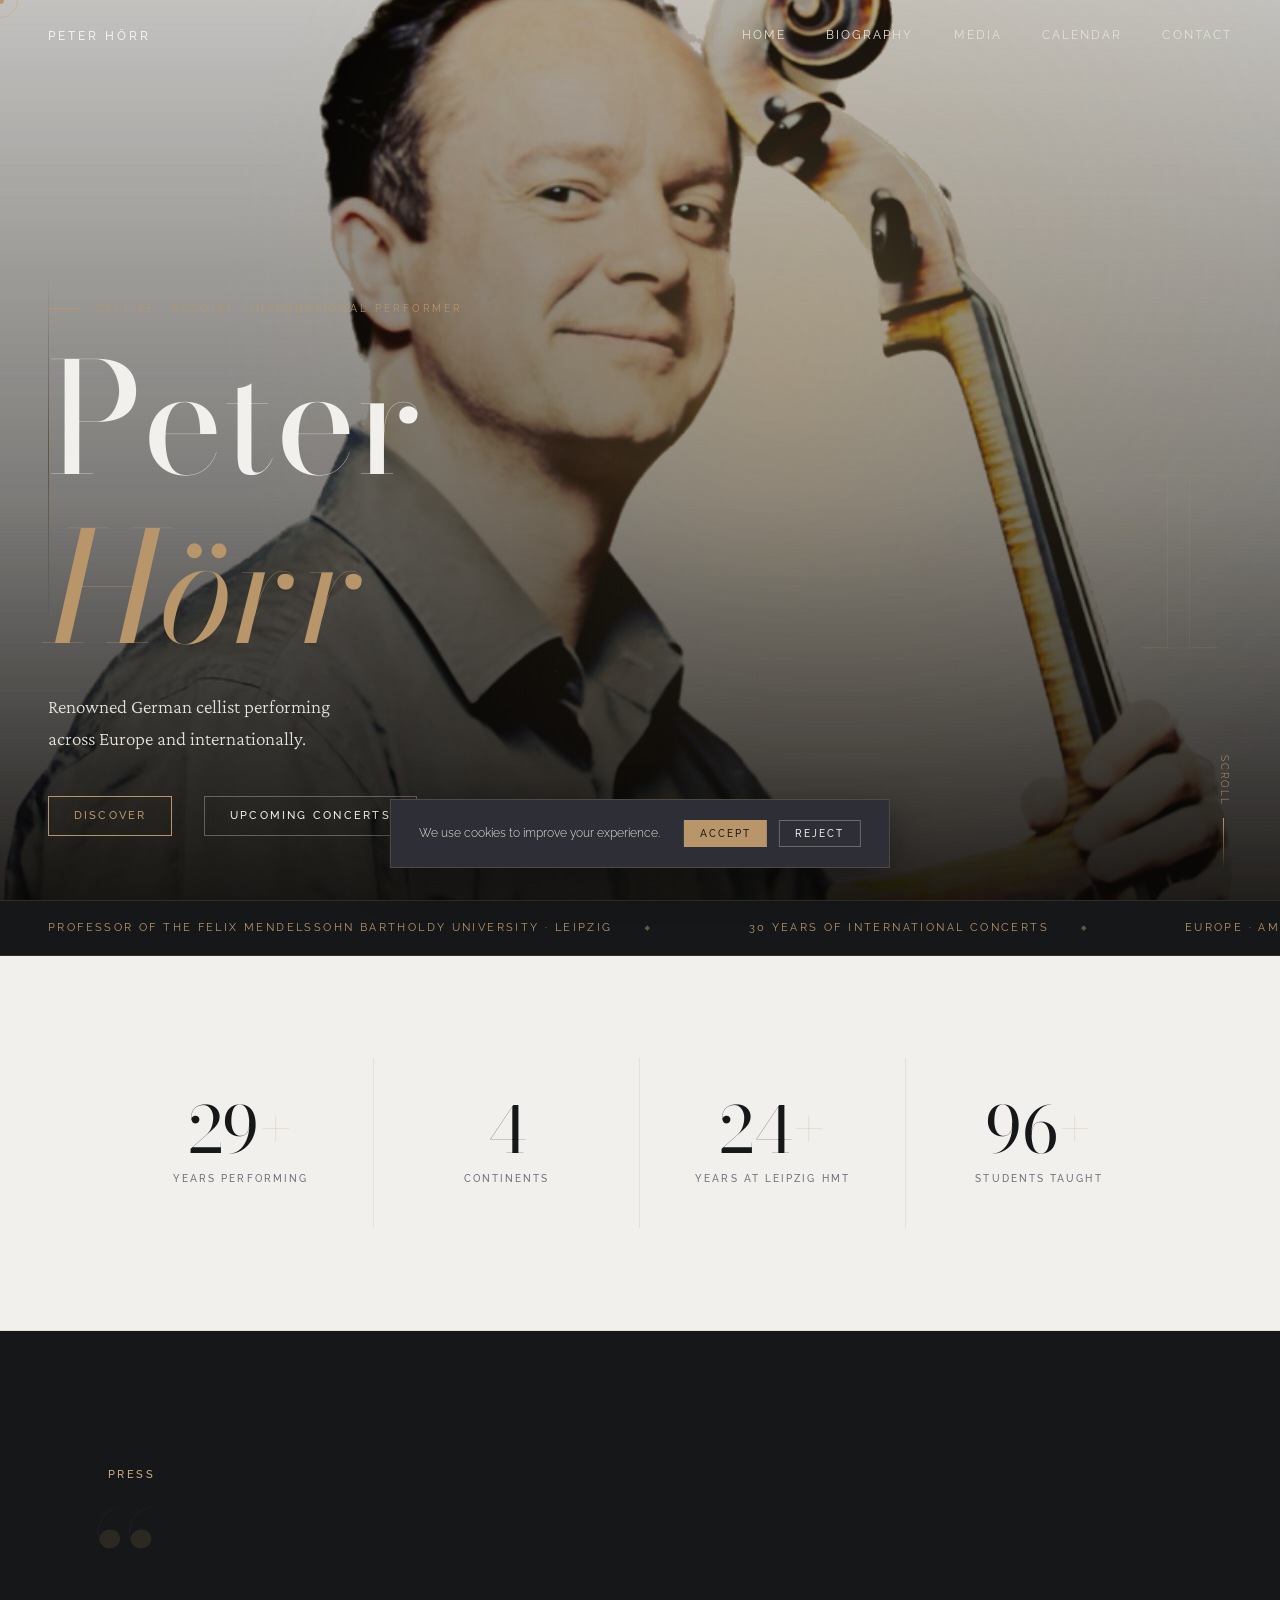
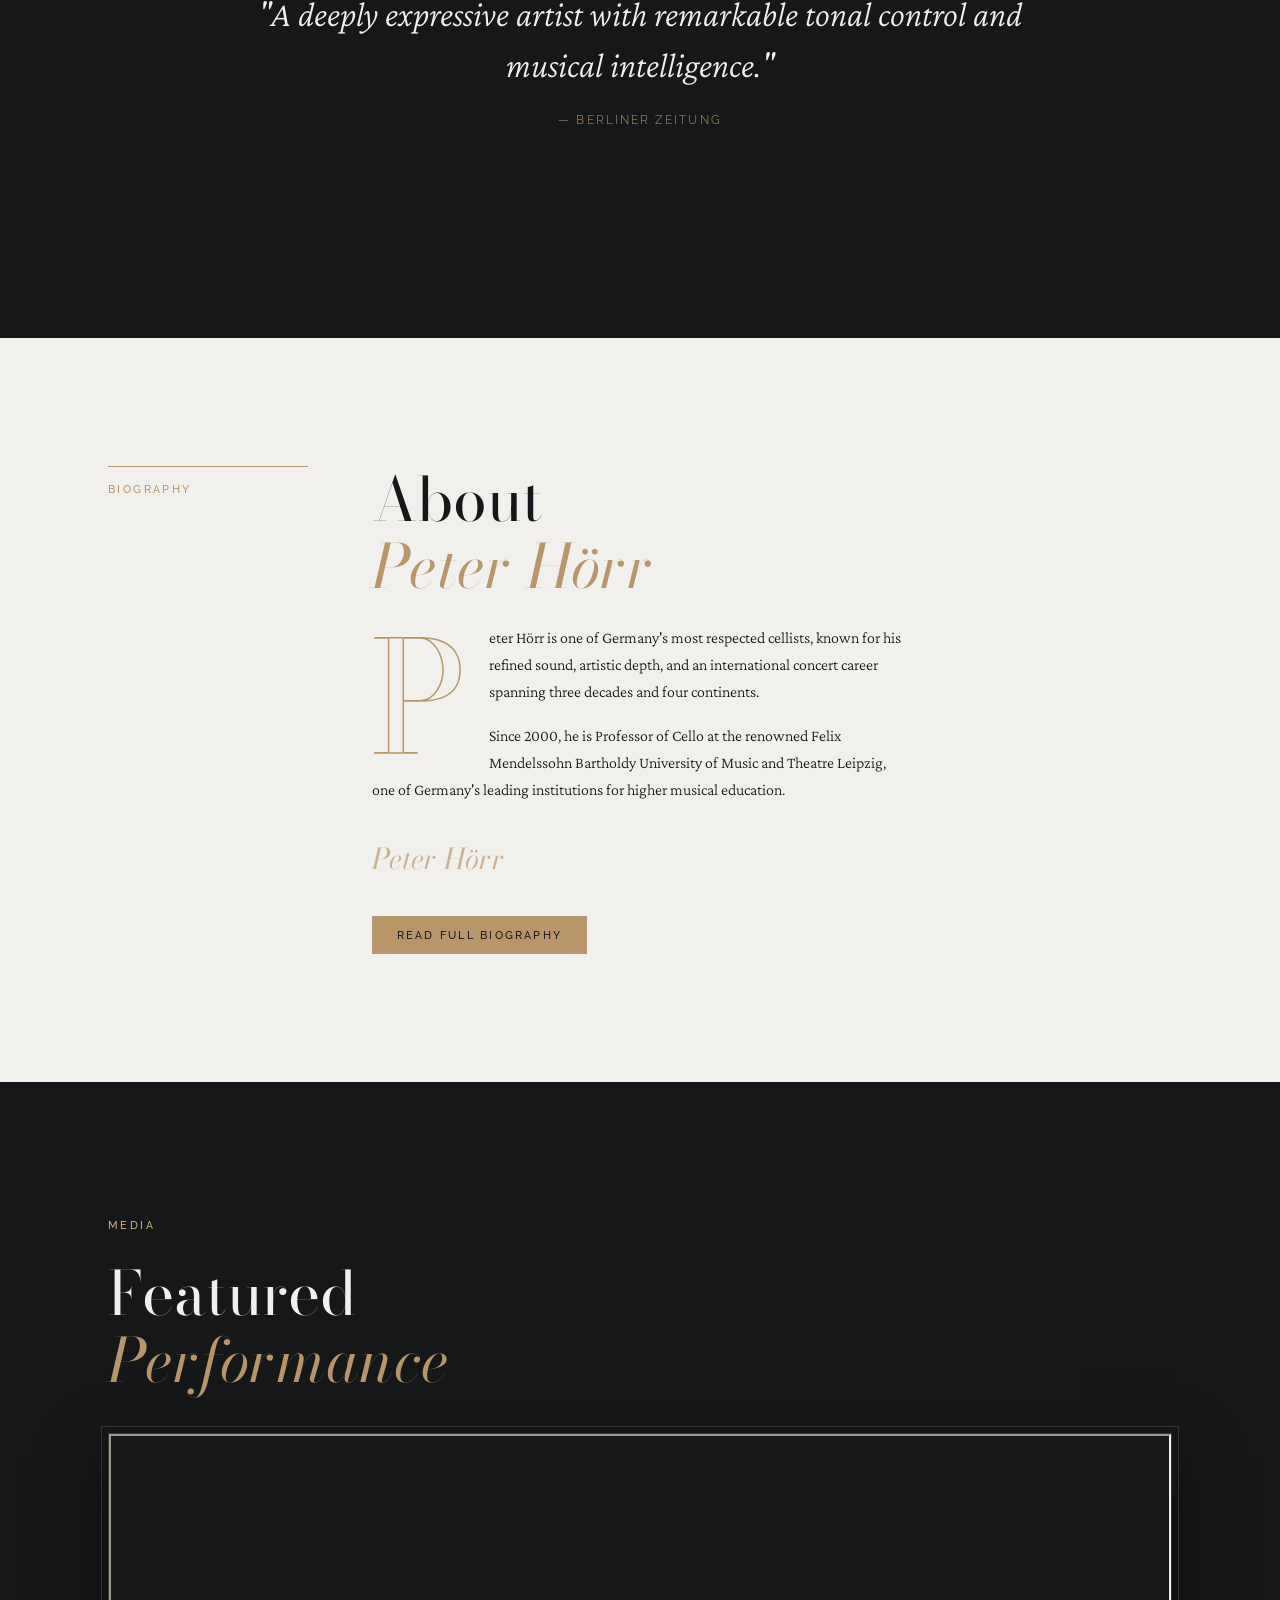
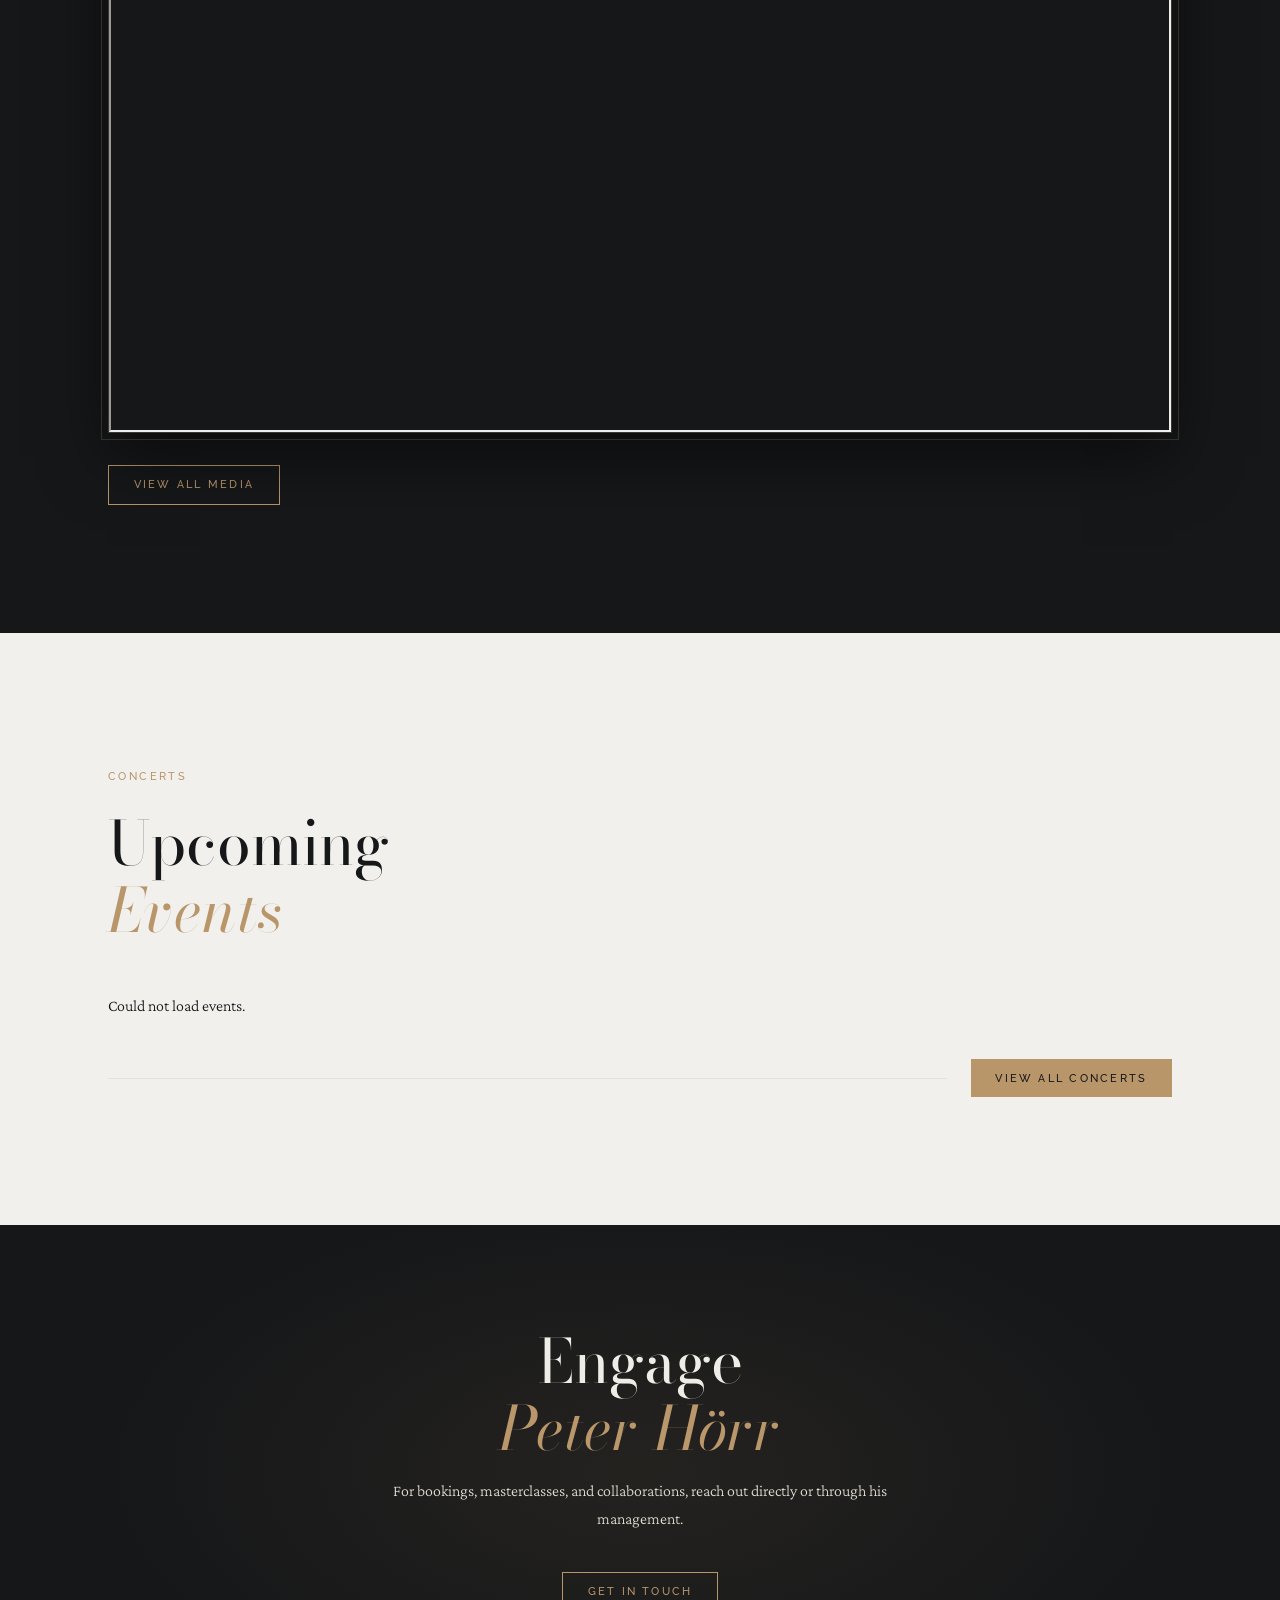
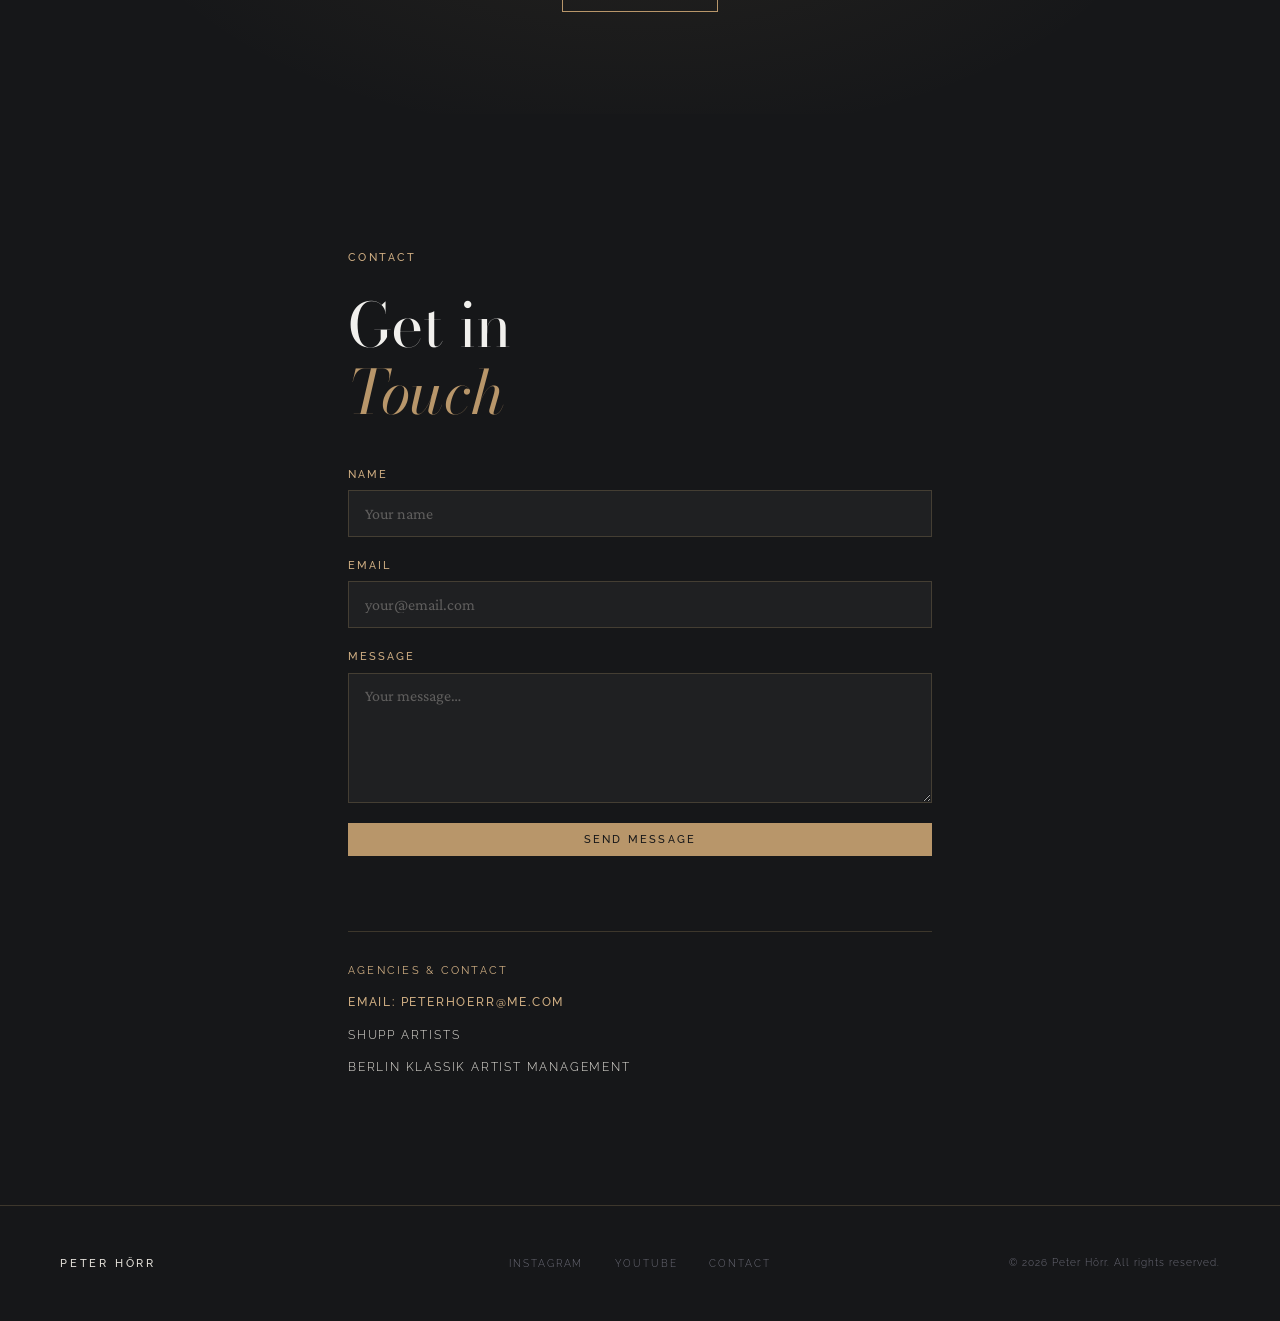
==== commit 0421933f: "Remove hero-grain div from index.html" ====
--- a/index.html
+++ b/index.html
@@ -365,7 +365,7 @@
 
     <!-- Cinematic overlays -->
     <div class="hero-spotlight" id="heroSpotlight"></div>
-    <div class="hero-grain"></div>
+  
 
     <!-- Watermark -->
     <span class="hero-roman" aria-hidden="true">I</span>
--- a/style.css
+++ b/style.css
@@ -1,42 +1,43 @@
 /* ============================================================
    PETER HÖRR — Cellist
-   style.css
-   ============================================================ */
-
-/* ── Reset & base ── */
+   style.css  —  cleaned, fixed & improved
+   ============================================================ */
+ 
+/* ── Reset ── */
 *, *::before, *::after { box-sizing: border-box; margin: 0; padding: 0; }
-
+ 
 /* ── Design tokens ── */
 :root {
-  /* Palette */
-  --cream:       #f5f0e8;
-  --cream-dim:   #ece6d6;
-  --ink:         #1a1612;
-  --ink-mid:     #3a3028;
-  --ink-soft:    #7a6e60;
-  --gold:        #c9a96e;
-  --gold-light:  #dfc28f;
-  --white:       #ffffff;
-
-  /* Type */
+  --cream:        #f5f0e8;
+  --cream-dim:    #ece6d6;
+  --ink:          #1a1612;
+  --ink-mid:      #3a3028;
+  --ink-soft:     #7a6e60;
+  --gold:         #c9a96e;
+  --gold-light:   #dfc28f;
+  --gold-dim:     rgba(201, 169, 110, 0.12);
+  --gold-border:  rgba(201, 169, 110, 0.22);
+  --white:        #ffffff;
+ 
   --font-display: 'Playfair Display', Georgia, serif;
   --font-body:    'Cormorant Garamond', Georgia, serif;
   --font-ui:      'Jost', system-ui, sans-serif;
-
-  /* Spacing */
+ 
   --gap:    clamp(2rem, 5vw, 5rem);
   --gutter: clamp(1.25rem, 5vw, 3rem);
-
-  /* Motion */
-  --ease: cubic-bezier(0.22, 1, 0.36, 1);
-  --dur:  0.6s;
-}
-
+ 
+  --ease:     cubic-bezier(0.22, 1, 0.36, 1);
+  --ease-out: cubic-bezier(0.16, 1, 0.3, 1);
+  --dur:      0.6s;
+}
+ 
+/* ── Base ── */
 html {
   scroll-behavior: smooth;
   -webkit-font-smoothing: antialiased;
-}
-
+  overflow-x: hidden;
+}
+ 
 body {
   background-color: var(--cream);
   color: var(--ink);
@@ -46,16 +47,28 @@
   line-height: 1.7;
   overflow-x: hidden;
 }
-
+ 
 body.menu-open { overflow: hidden; }
-
+ 
 img, video, iframe { display: block; max-width: 100%; }
-
-a {
-  color: inherit;
-  text-decoration: none;
-}
-
+ 
+a { color: inherit; text-decoration: none; }
+ 
+::selection {
+  background: rgba(201, 169, 110, 0.22);
+  color: var(--ink);
+}
+ 
+:focus-visible {
+  outline: 2px solid var(--gold);
+  outline-offset: 3px;
+}
+ 
+::-webkit-scrollbar { width: 4px; }
+::-webkit-scrollbar-track { background: var(--ink); }
+::-webkit-scrollbar-thumb { background: var(--gold-border); border-radius: 2px; }
+::-webkit-scrollbar-thumb:hover { background: var(--gold); }
+ 
 /* ============================================================
    TYPOGRAPHY
    ============================================================ */
@@ -63,50 +76,40 @@
   font-family: var(--font-display);
   font-weight: 400;
   line-height: 1.1;
-}
-
+  text-rendering: optimizeLegibility;
+}
+ 
 h1 { font-size: clamp(3.5rem, 9vw, 7rem); }
-
-h2 {
-  font-size: clamp(2.2rem, 5vw, 3.8rem);
-  margin-bottom: 1.5rem;
-}
-
+h2 { font-size: clamp(2.2rem, 5vw, 3.8rem); margin-bottom: 1.5rem; }
 h3 { font-size: clamp(1.1rem, 2vw, 1.4rem); }
-
+ 
 em { font-style: italic; color: var(--gold); }
-
+ 
 p { max-width: 60ch; }
-
 p + p { margin-top: 1rem; }
-
-/* ============================================================
-   LAYOUT HELPERS
+ 
+/* ============================================================
+   LAYOUT
    ============================================================ */
 .container {
   width: min(100%, 1160px);
   margin-inline: auto;
   padding-inline: var(--gutter);
 }
-
-.container--narrow {
-  max-width: 680px;
-}
-
+ 
+.container--narrow { max-width: 680px; }
+ 
 .container--split {
   display: grid;
   grid-template-columns: 200px 1fr;
   gap: var(--gap);
   align-items: start;
 }
-
+ 
 @media (max-width: 700px) {
-  .container--split {
-    grid-template-columns: 1fr;
-    gap: 1.5rem;
-  }
-}
-
+  .container--split { grid-template-columns: 1fr; gap: 1.5rem; }
+}
+ 
 /* ============================================================
    LABEL
    ============================================================ */
@@ -115,12 +118,14 @@
   font-family: var(--font-ui);
   font-size: 0.68rem;
   font-weight: 500;
-  letter-spacing: 0.2em;
+  letter-spacing: 0.22em;
   text-transform: uppercase;
   color: var(--gold);
   margin-bottom: 1.5rem;
 }
-
+ 
+.section--dark .label { color: var(--gold-light); }
+ 
 /* ============================================================
    SECTION
    ============================================================ */
@@ -130,20 +135,17 @@
   transform: translateY(28px);
   transition: opacity var(--dur) var(--ease), transform var(--dur) var(--ease);
 }
-
-.section.is-visible {
-  opacity: 1;
-  transform: none;
-}
-
+ 
+.section.is-visible { opacity: 1; transform: none; }
+ 
 .section--dark {
   background-color: var(--ink);
   color: var(--cream);
 }
-
+ 
 .section--dark .label { color: var(--gold-light); }
 .section--dark p      { color: var(--cream-dim); }
-
+ 
 /* ============================================================
    HEADER
    ============================================================ */
@@ -156,19 +158,20 @@
   align-items: center;
   justify-content: space-between;
   padding: 1.6rem var(--gutter);
-  transition: background var(--dur) var(--ease), backdrop-filter var(--dur) var(--ease),
-              box-shadow var(--dur) var(--ease), padding var(--dur) var(--ease);
-}
-
+  transition: background var(--dur) var(--ease),
+              backdrop-filter var(--dur) var(--ease),
+              box-shadow var(--dur) var(--ease),
+              padding var(--dur) var(--ease);
+}
+ 
 .header.scrolled {
-  background: rgba(26, 22, 18, 0.88);
+  background: rgba(26, 22, 18, 0.92);
   backdrop-filter: blur(18px);
   -webkit-backdrop-filter: blur(18px);
-  box-shadow: 0 1px 0 rgba(201, 169, 110, 0.15);
+  box-shadow: 0 1px 0 var(--gold-border);
   padding-block: 1rem;
 }
-
-/* Logo */
+ 
 .logo {
   font-family: var(--font-ui);
   font-size: 0.75rem;
@@ -177,15 +180,17 @@
   text-transform: uppercase;
   color: var(--cream);
   white-space: nowrap;
-}
-
-/* Navigation */
+  transition: color 0.3s;
+}
+ 
+.logo:hover { color: var(--gold-light); }
+ 
 .nav {
   display: flex;
   align-items: center;
   gap: 2.5rem;
 }
-
+ 
 .nav a {
   font-family: var(--font-ui);
   font-size: 0.72rem;
@@ -196,7 +201,7 @@
   position: relative;
   transition: color 0.25s;
 }
-
+ 
 .nav a::after {
   content: '';
   position: absolute;
@@ -208,11 +213,10 @@
   transform-origin: left;
   transition: transform 0.3s var(--ease);
 }
-
+ 
 .nav a:hover { color: var(--gold-light); }
 .nav a:hover::after { transform: scaleX(1); }
-
-/* Hamburger */
+ 
 .menu-toggle {
   display: none;
   flex-direction: column;
@@ -223,7 +227,7 @@
   padding: 4px;
   z-index: 110;
 }
-
+ 
 .menu-toggle span {
   display: block;
   width: 24px;
@@ -231,12 +235,10 @@
   background: var(--cream);
   transition: transform 0.35s var(--ease), opacity 0.25s;
 }
-
+ 
 @media (max-width: 768px) {
-  .menu-toggle { 
-     display: flex;
-     z-index: 300;
-  }
+  .menu-toggle { display: flex; z-index: 300; }
+ 
   .nav {
     position: fixed;
     inset: 0;
@@ -247,29 +249,26 @@
     clip-path: circle(0% at calc(100% - 2.5rem) 2.5rem);
     transition: clip-path 0.55s var(--ease);
     pointer-events: none;
-    
   }
+ 
   .nav.is-open {
     clip-path: circle(150% at calc(100% - 2.5rem) 2.5rem);
     pointer-events: all;
   }
-  .nav a {
-    font-size: 0.9rem;
-    letter-spacing: 0.22em;
-  }
+ 
+  .nav a { font-size: 0.9rem; letter-spacing: 0.22em; }
+ 
   .menu-toggle[aria-expanded="true"] span:nth-child(1) {
     transform: translateY(6.5px) rotate(45deg);
   }
-  .menu-toggle[aria-expanded="true"] span:nth-child(2) {
-    opacity: 0;
-  }
+  .menu-toggle[aria-expanded="true"] span:nth-child(2) { opacity: 0; }
   .menu-toggle[aria-expanded="true"] span:nth-child(3) {
     transform: translateY(-6.5px) rotate(-45deg);
   }
 }
-
-/* ============================================================
-   HERO
+ 
+/* ============================================================
+   HERO — solo una foto, sin pseudo-elementos extra
    ============================================================ */
 .hero {
   position: relative;
@@ -280,77 +279,50 @@
   overflow: hidden;
   color: var(--cream);
 }
-
-/* Background */
+ 
 .hero-bg {
   position: absolute;
   inset: 0;
   overflow: hidden;
-}
-
+  z-index: 0;
+}
+ 
 .hero-bg img {
   width: 100%;
   height: 100%;
   object-fit: cover;
   object-position: center 20%;
-  transform: scale(1.05);
   filter: brightness(0.82) contrast(1.05) saturate(1.05);
 }
-
-/* 🎻 LIGHTING OVERLAY (concierto elegante) */
+ 
 .hero-bg::after {
-  content: "";
+  content: '';
   position: absolute;
   inset: 0;
-
   background:
-    /* luz dorada principal (como foco de escenario) */
     radial-gradient(
       circle at 65% 35%,
-      rgba(201, 169, 110, 0.28) 0%,
-      rgba(201, 169, 110, 0.10) 35%,
-      transparent 70%
+      rgba(201, 169, 110, 0.20) 0%,
+      transparent 60%
     ),
-
-    /* sombra cinematográfica inferior */
     linear-gradient(
       180deg,
-      rgba(10, 8, 6, 0.25) 0%,
-      rgba(10, 8, 6, 0.55) 55%,
-      rgba(10, 8, 6, 0.92) 100%
-    ),
-
-    /* leve tinte cálido global */
-    radial-gradient(
-      circle at center,
-      rgba(255, 210, 140, 0.06),
-      transparent 60%
+      rgba(10, 8, 6, 0.20) 0%,
+      rgba(10, 8, 6, 0.50) 55%,
+      rgba(10, 8, 6, 0.90) 100%
     );
-
   pointer-events: none;
 }
-
-
-/* Grain overlay */
+ 
 .hero-grain {
   position: absolute;
   inset: 0;
-  background-image: url(unnamed (1).png);
+  background-image: url('unnamed (1).png');
   opacity: 0.35;
   pointer-events: none;
-}
-
-/* Gold horizontal rule */
-.hero::before {
-  content: '';
-  position: absolute;
-  inset-inline-start: var(--gutter);
-  inset-block-start: 50%;
-  width: 1px;
-  height: 35%;
-  background: linear-gradient(to bottom, transparent, var(--gold), transparent);
-}
-
+  z-index: 1;
+}
+ 
 .hero-content {
   position: relative;
   z-index: 2;
@@ -359,31 +331,30 @@
   transform: translateY(30px);
   animation: fadeUp 1s 0.3s var(--ease) forwards;
 }
-
+ 
 .hero-kicker {
   display: block;
   font-family: var(--font-ui);
   font-size: 0.65rem;
   font-weight: 400;
-  letter-spacing: 0.25em;
+  letter-spacing: 0.28em;
   text-transform: uppercase;
   color: var(--gold);
   margin-bottom: 1rem;
 }
-
+ 
 .hero-title {
   margin-bottom: 1.2rem;
   color: var(--cream);
 }
-
+ 
 .hero-sub {
   font-size: clamp(1rem, 1.5vw, 1.2rem);
   color: var(--cream-dim);
   margin-bottom: 2.5rem;
   max-width: none;
 }
-
-/* Scroll indicator */
+ 
 .hero-scroll {
   position: absolute;
   inset-block-end: 2rem;
@@ -396,7 +367,7 @@
   animation: fadeUp 1s 0.8s var(--ease) forwards;
   opacity: 0;
 }
-
+ 
 .hero-scroll span {
   font-family: var(--font-ui);
   font-size: 0.6rem;
@@ -405,23 +376,23 @@
   color: var(--gold);
   writing-mode: vertical-rl;
 }
-
+ 
 .hero-scroll-line {
   width: 1px;
   height: 50px;
   background: linear-gradient(to bottom, var(--gold), transparent);
   animation: scrollPulse 2s ease-in-out infinite;
 }
-
+ 
 @keyframes fadeUp {
   to { opacity: 1; transform: none; }
 }
-
+ 
 @keyframes scrollPulse {
   0%, 100% { transform: scaleY(1); opacity: 1; }
   50%       { transform: scaleY(0.6); opacity: 0.4; }
 }
-
+ 
 /* ============================================================
    QUOTE
    ============================================================ */
@@ -434,12 +405,9 @@
   transform: translateY(20px);
   transition: opacity var(--dur) var(--ease), transform var(--dur) var(--ease);
 }
-
-.quote.is-visible {
-  opacity: 1;
-  transform: none;
-}
-
+ 
+.quote.is-visible { opacity: 1; transform: none; }
+ 
 .quote p {
   font-size: clamp(1.35rem, 3vw, 2rem);
   font-style: italic;
@@ -447,7 +415,7 @@
   color: var(--cream);
   max-width: none;
 }
-
+ 
 .quote footer {
   margin-top: 1.25rem;
   font-family: var(--font-ui);
@@ -456,9 +424,9 @@
   text-transform: uppercase;
   color: var(--gold);
 }
-
+ 
 .quote footer cite { font-style: normal; }
-
+ 
 /* ============================================================
    BIOGRAPHY
    ============================================================ */
@@ -466,30 +434,100 @@
   padding-top: 0.4rem;
   border-top: 1px solid var(--gold);
 }
-
-/* ============================================================
-   VIDEO
-   ============================================================ */
+ 
+/* ============================================================
+   VIDEO GRID
+   ============================================================ */
+.video-grid {
+  display: grid;
+  grid-template-columns: repeat(auto-fit, minmax(280px, 1fr));
+  gap: 2rem;
+  margin-top: 2rem;
+}
+ 
 .video-wrapper {
   position: relative;
-  margin-top: 2.5rem;
-  border: 1px solid rgba(201, 169, 110, 0.2);
+  border: 1px solid var(--gold-border);
   box-shadow: 0 24px 60px rgba(0, 0, 0, 0.5);
-}
-
+  transition: border-color 0.3s;
+}
+ 
 .video-wrapper::before {
   content: '';
   display: block;
-  padding-top: 56.25%; /* 16:9 */
-}
-
+  padding-top: 56.25%;
+}
+ 
 .video-wrapper iframe {
   position: absolute;
   inset: 0;
   width: 100%;
   height: 100%;
 }
-
+ 
+.video-wrapper:hover { border-color: var(--gold); }
+ 
+/* ============================================================
+   AUDIO GRID
+   ============================================================ */
+.audio-section {
+  margin-top: 4rem;
+  padding-top: 3rem;
+  border-top: 1px solid var(--gold-border);
+}
+ 
+.audio-section h2 {
+  font-size: clamp(2.2rem, 5vw, 3.8rem);
+  margin-bottom: 1.5rem;
+}
+ 
+.audio-grid {
+  display: grid;
+  grid-template-columns: 1fr 1fr;
+  gap: 24px;
+  margin-top: 2rem;
+}
+ 
+.audio-grid iframe {
+  width: 100%;
+  border-radius: 8px;
+  display: block;
+  box-shadow: 0 12px 40px rgba(0,0,0,0.4);
+  transition: box-shadow 0.3s, transform 0.3s;
+}
+ 
+.audio-grid iframe:hover {
+  box-shadow: 0 20px 60px rgba(0,0,0,0.55);
+  transform: translateY(-3px);
+}
+ 
+@media (max-width: 700px) {
+  .audio-grid { grid-template-columns: 1fr; }
+}
+ 
+/* ============================================================
+   PHOTO GRID
+   ============================================================ */
+.photo-grid {
+  display: grid;
+  grid-template-columns: repeat(auto-fit, minmax(220px, 1fr));
+  gap: 1.5rem;
+  margin-top: 2rem;
+}
+ 
+.photo-grid img {
+  width: 100%;
+  height: 280px;
+  object-fit: cover;
+  border: 1px solid var(--gold-border);
+  transition: transform 0.4s var(--ease), border-color 0.3s;
+}
+ 
+.photo-grid img:hover {
+  transform: scale(1.03);
+  border-color: var(--gold);
+}
+ 
 /* ============================================================
    EVENTS
    ============================================================ */
@@ -497,9 +535,8 @@
   margin-top: 3rem;
   display: flex;
   flex-direction: column;
-  gap: 0;
-}
-
+}
+ 
 .event-card {
   display: grid;
   grid-template-columns: 180px 1fr auto;
@@ -509,22 +546,34 @@
   border-top: 1px solid var(--cream-dim);
   opacity: 0;
   transform: translateX(-16px);
-  transition: opacity var(--dur) var(--ease), transform var(--dur) var(--ease);
-}
-
-.event-card.is-visible {
-  opacity: 1;
-  transform: none;
-}
-
-.event-card:last-child { border-bottom: 1px solid var(--cream-dim); }
-
+  transition: opacity var(--dur) var(--ease), transform var(--dur) var(--ease),
+              padding-left 0.3s var(--ease);
+  position: relative;
+  overflow: hidden;
+}
+ 
+.event-card::before {
+  content: '';
+  position: absolute;
+  left: 0; top: 0; bottom: 0;
+  width: 0;
+  background: var(--gold-dim);
+  transition: width 0.35s var(--ease);
+}
+ 
+.event-card:hover::before { width: 100%; }
+.event-card:hover { padding-left: 12px; }
+.event-card.is-visible { opacity: 1; transform: none; }
+.event-card:last-child  { border-bottom: 1px solid var(--cream-dim); }
+ 
 .event-meta {
   display: flex;
   flex-direction: column;
   gap: 0.25rem;
-}
-
+  position: relative;
+  z-index: 1;
+}
+ 
 .event-date {
   font-family: var(--font-ui);
   font-size: 0.7rem;
@@ -533,7 +582,7 @@
   color: var(--gold);
   text-transform: uppercase;
 }
-
+ 
 .event-city {
   font-family: var(--font-ui);
   font-size: 0.62rem;
@@ -541,18 +590,22 @@
   text-transform: uppercase;
   color: var(--ink-soft);
 }
-
+ 
 .event-venue {
   font-size: 1.25rem;
   margin-bottom: 0.3rem;
-}
-
+  position: relative;
+  z-index: 1;
+}
+ 
 .event-program {
   font-size: 0.9rem;
   color: var(--ink-soft);
   max-width: none;
-}
-
+  position: relative;
+  z-index: 1;
+}
+ 
 .event-link {
   display: inline-flex;
   align-items: center;
@@ -565,22 +618,17 @@
   color: var(--gold);
   white-space: nowrap;
   transition: gap 0.25s var(--ease), color 0.25s;
-}
-
-.event-link:hover {
-  gap: 0.9rem;
-  color: var(--ink);
-}
-
+  position: relative;
+  z-index: 1;
+}
+ 
+.event-link:hover { gap: 0.9rem; color: var(--ink); }
+ 
 @media (max-width: 640px) {
-  .event-card {
-    grid-template-columns: 1fr;
-    gap: 0.75rem;
-  }
-
+  .event-card { grid-template-columns: 1fr; gap: 0.75rem; }
   .event-link { align-self: flex-start; }
 }
-
+ 
 /* ============================================================
    CONTACT FORM
    ============================================================ */
@@ -590,13 +638,13 @@
   flex-direction: column;
   gap: 1.25rem;
 }
-
+ 
 .form-group {
   display: flex;
   flex-direction: column;
   gap: 0.4rem;
 }
-
+ 
 .form-group label {
   font-family: var(--font-ui);
   font-size: 0.68rem;
@@ -605,11 +653,11 @@
   text-transform: uppercase;
   color: var(--gold-light);
 }
-
+ 
 .contact-form input,
 .contact-form textarea {
   background: rgba(255, 255, 255, 0.04);
-  border: 1px solid rgba(201, 169, 110, 0.25);
+  border: 1px solid var(--gold-border);
   border-radius: 0;
   padding: 0.85rem 1rem;
   font-family: var(--font-body);
@@ -620,20 +668,20 @@
   width: 100%;
   -webkit-appearance: none;
 }
-
+ 
 .contact-form input::placeholder,
 .contact-form textarea::placeholder {
   color: rgba(245, 240, 232, 0.3);
 }
-
+ 
 .contact-form input:focus,
 .contact-form textarea:focus {
   border-color: var(--gold);
   background: rgba(201, 169, 110, 0.05);
 }
-
+ 
 .contact-form textarea { resize: vertical; min-height: 130px; }
-
+ 
 .form-status {
   font-family: var(--font-ui);
   font-size: 0.8rem;
@@ -641,7 +689,45 @@
   min-height: 1.2em;
   text-align: center;
 }
-
+ 
+/* ── Agencies ── */
+.contact-agencies {
+  margin-top: 2.5rem;
+  padding-top: 2rem;
+  border-top: 1px solid var(--gold-border);
+}
+ 
+.contact-subtitle {
+  font-family: var(--font-ui);
+  font-size: 0.7rem;
+  letter-spacing: 0.2em;
+  text-transform: uppercase;
+  color: var(--gold-light);
+  margin-bottom: 1rem;
+}
+ 
+.agency-list {
+  display: flex;
+  flex-direction: column;
+  gap: 0.75rem;
+}
+ 
+.agency-list a {
+  font-family: var(--font-ui);
+  font-size: 0.75rem;
+  letter-spacing: 0.15em;
+  text-transform: uppercase;
+  color: var(--cream-dim);
+  transition: color 0.25s;
+}
+ 
+.agency-list a:hover { color: var(--gold-light); }
+ 
+.agency-list a[href^="mailto"] {
+  color: var(--gold-light);
+  font-weight: 500;
+}
+ 
 /* ============================================================
    BUTTONS
    ============================================================ */
@@ -660,54 +746,48 @@
   transition: background 0.25s, color 0.25s, border-color 0.25s, box-shadow 0.25s;
   white-space: nowrap;
 }
-
+ 
 .btn--primary {
   background: var(--gold);
   color: var(--ink);
 }
-
+ 
 .btn--primary:hover {
   background: var(--gold-light);
-  box-shadow: 0 6px 24px rgba(201, 169, 110, 0.3);
-}
-
+  box-shadow: 0 6px 24px rgba(201, 169, 110, 0.35);
+}
+ 
 .btn--outline {
   background: transparent;
   border: 1px solid var(--gold);
   color: var(--gold);
 }
-
+ 
 .btn--outline:hover {
   background: var(--gold);
   color: var(--ink);
 }
-
+ 
 .btn--ghost {
   background: transparent;
   border: 1px solid rgba(245, 240, 232, 0.3);
   color: var(--cream);
 }
-
-.btn--ghost:hover {
-  border-color: var(--cream);
-}
-
+ 
+.btn--ghost:hover { border-color: var(--cream); }
+ 
 .btn--full { width: 100%; }
-
-.btn--sm {
-  font-size: 0.62rem;
-  padding: 0.7em 1.6em;
-}
-
+.btn--sm   { font-size: 0.62rem; padding: 0.7em 1.6em; }
+ 
 /* ============================================================
    FOOTER
    ============================================================ */
 .footer {
   background: var(--ink);
-  border-top: 1px solid rgba(201, 169, 110, 0.15);
+  border-top: 1px solid var(--gold-border);
   padding: 3rem var(--gutter);
 }
-
+ 
 .footer-inner {
   width: min(100%, 1160px);
   margin-inline: auto;
@@ -716,7 +796,7 @@
   align-items: center;
   gap: 1.5rem;
 }
-
+ 
 .footer-brand {
   font-family: var(--font-ui);
   font-size: 0.7rem;
@@ -725,12 +805,12 @@
   text-transform: uppercase;
   color: var(--cream-dim);
 }
-
+ 
 .footer-nav {
   display: flex;
   gap: 2rem;
 }
-
+ 
 .footer-nav a {
   font-family: var(--font-ui);
   font-size: 0.65rem;
@@ -739,9 +819,9 @@
   color: var(--ink-soft);
   transition: color 0.2s;
 }
-
+ 
 .footer-nav a:hover { color: var(--gold); }
-
+ 
 .footer-copy {
   font-family: var(--font-ui);
   font-size: 0.62rem;
@@ -749,16 +829,13 @@
   letter-spacing: 0.1em;
   text-align: right;
 }
-
+ 
 @media (max-width: 640px) {
-  .footer-inner {
-    grid-template-columns: 1fr;
-    text-align: center;
-  }
-  .footer-nav  { justify-content: center; }
-  .footer-copy { text-align: center; }
-}
-
+  .footer-inner { grid-template-columns: 1fr; text-align: center; }
+  .footer-nav   { justify-content: center; }
+  .footer-copy  { text-align: center; }
+}
+ 
 /* ============================================================
    COOKIE BANNER
    ============================================================ */
@@ -769,7 +846,7 @@
   transform: translateX(-50%);
   z-index: 200;
   background: var(--ink-mid);
-  border: 1px solid rgba(201, 169, 110, 0.25);
+  border: 1px solid var(--gold-border);
   box-shadow: 0 12px 40px rgba(0, 0, 0, 0.4);
   padding: 1.25rem 1.75rem;
   display: flex;
@@ -778,25 +855,21 @@
   white-space: nowrap;
   animation: slideUp 0.5s var(--ease);
 }
-
+ 
 .cookie-banner p {
   font-family: var(--font-ui);
   font-size: 0.75rem;
   color: var(--cream-dim);
   max-width: none;
 }
-
-.cookie-actions {
-  display: flex;
-  gap: 0.75rem;
-  flex-shrink: 0;
-}
-
+ 
+.cookie-actions { display: flex; gap: 0.75rem; flex-shrink: 0; }
+ 
 @keyframes slideUp {
   from { transform: translateX(-50%) translateY(20px); opacity: 0; }
   to   { transform: translateX(-50%) translateY(0);    opacity: 1; }
 }
-
+ 
 @media (max-width: 520px) {
   .cookie-banner {
     flex-direction: column;
@@ -807,18 +880,10 @@
   }
   @keyframes slideUp {
     from { transform: translateY(20px); opacity: 0; }
-    to   { transform: none;             opacity: 1; }
+    to   { transform: none; opacity: 1; }
   }
 }
-
-/* ============================================================
-   ACCESSIBILITY — FOCUS RING
-   ============================================================ */
-:focus-visible {
-  outline: 2px solid var(--gold);
-  outline-offset: 3px;
-}
-
+ 
 /* ============================================================
    REDUCED MOTION
    ============================================================ */
@@ -828,96 +893,8 @@
     transition-duration: 0.001ms !important;
   }
   .hero-content, .hero-scroll { opacity: 1; transform: none; }
-  .section { opacity: 1; transform: none; }
+  .section    { opacity: 1; transform: none; }
   .event-card { opacity: 1; transform: none; }
-  .quote { opacity: 1; transform: none; }
-}
-.contact-agencies {
-  margin-top: 2.5rem;
-  padding-top: 2rem;
-  border-top: 1px solid rgba(201, 169, 110, 0.2);
-}
-
-.contact-subtitle {
-  font-family: var(--font-ui);
-  font-size: 0.7rem;
-  letter-spacing: 0.2em;
-  text-transform: uppercase;
-  color: var(--gold-light);
-  margin-bottom: 1rem;
-}
-
-.agency-list {
-  display: flex;
-  flex-direction: column;
-  gap: 0.75rem;
-}
-
-.agency-list a {
-  font-family: var(--font-ui);
-  font-size: 0.75rem;
-  letter-spacing: 0.15em;
-  text-transform: uppercase;
-  color: var(--cream-dim);
-  transition: color 0.25s ease;
-}
-
-.agency-list a:hover {
-
-.agency-list a[href^="mailto"] {
-  color: var(--gold-light);
-  font-weight: 500;
-} 
-   
-.video-grid {
-  display: grid;
-  grid-template-columns: repeat(auto-fit, minmax(280px, 1fr));
-  gap: 2rem;
-  margin-top: 2rem;
-}
-
-.photo-grid {
-  display: grid;
-  grid-template-columns: repeat(auto-fit, minmax(220px, 1fr));
-  gap: 1.5rem;
-  margin-top: 2rem;
-}
-
-.photo-grid img {
-  width: 100%;
-  height: 280px;
-  object-fit: cover;
-  border: 1px solid rgba(201,169,110,0.2);
-  transition: transform 0.3s ease;
-}
-
-.photo-grid img:hover {
-  transform: scale(1.03);
-}
-.audio-list {
-  display: flex;
-  flex-direction: column;
-  gap: 1.2rem;
-  margin-top: 1.5rem;
-}
-
-.audio-item {
-  display: flex;
-  justify-content: space-between;
-  align-items: center;
-  padding: 1rem 0;
-  border-top: 1px solid rgba(201, 169, 110, 0.25);
-}
-
-.audio-item p {
-  margin: 0;
-  color: var(--cream-dim);
-}
-.audio-section {
-  margin-top: 4rem;
-}
-   
-.audio-section h2 {
-  font-size: clamp(2.2rem, 5vw, 3.8rem);
-  margin-bottom: 1.5rem;
-}
+  .quote      { opacity: 1; transform: none; }
+}
+ 
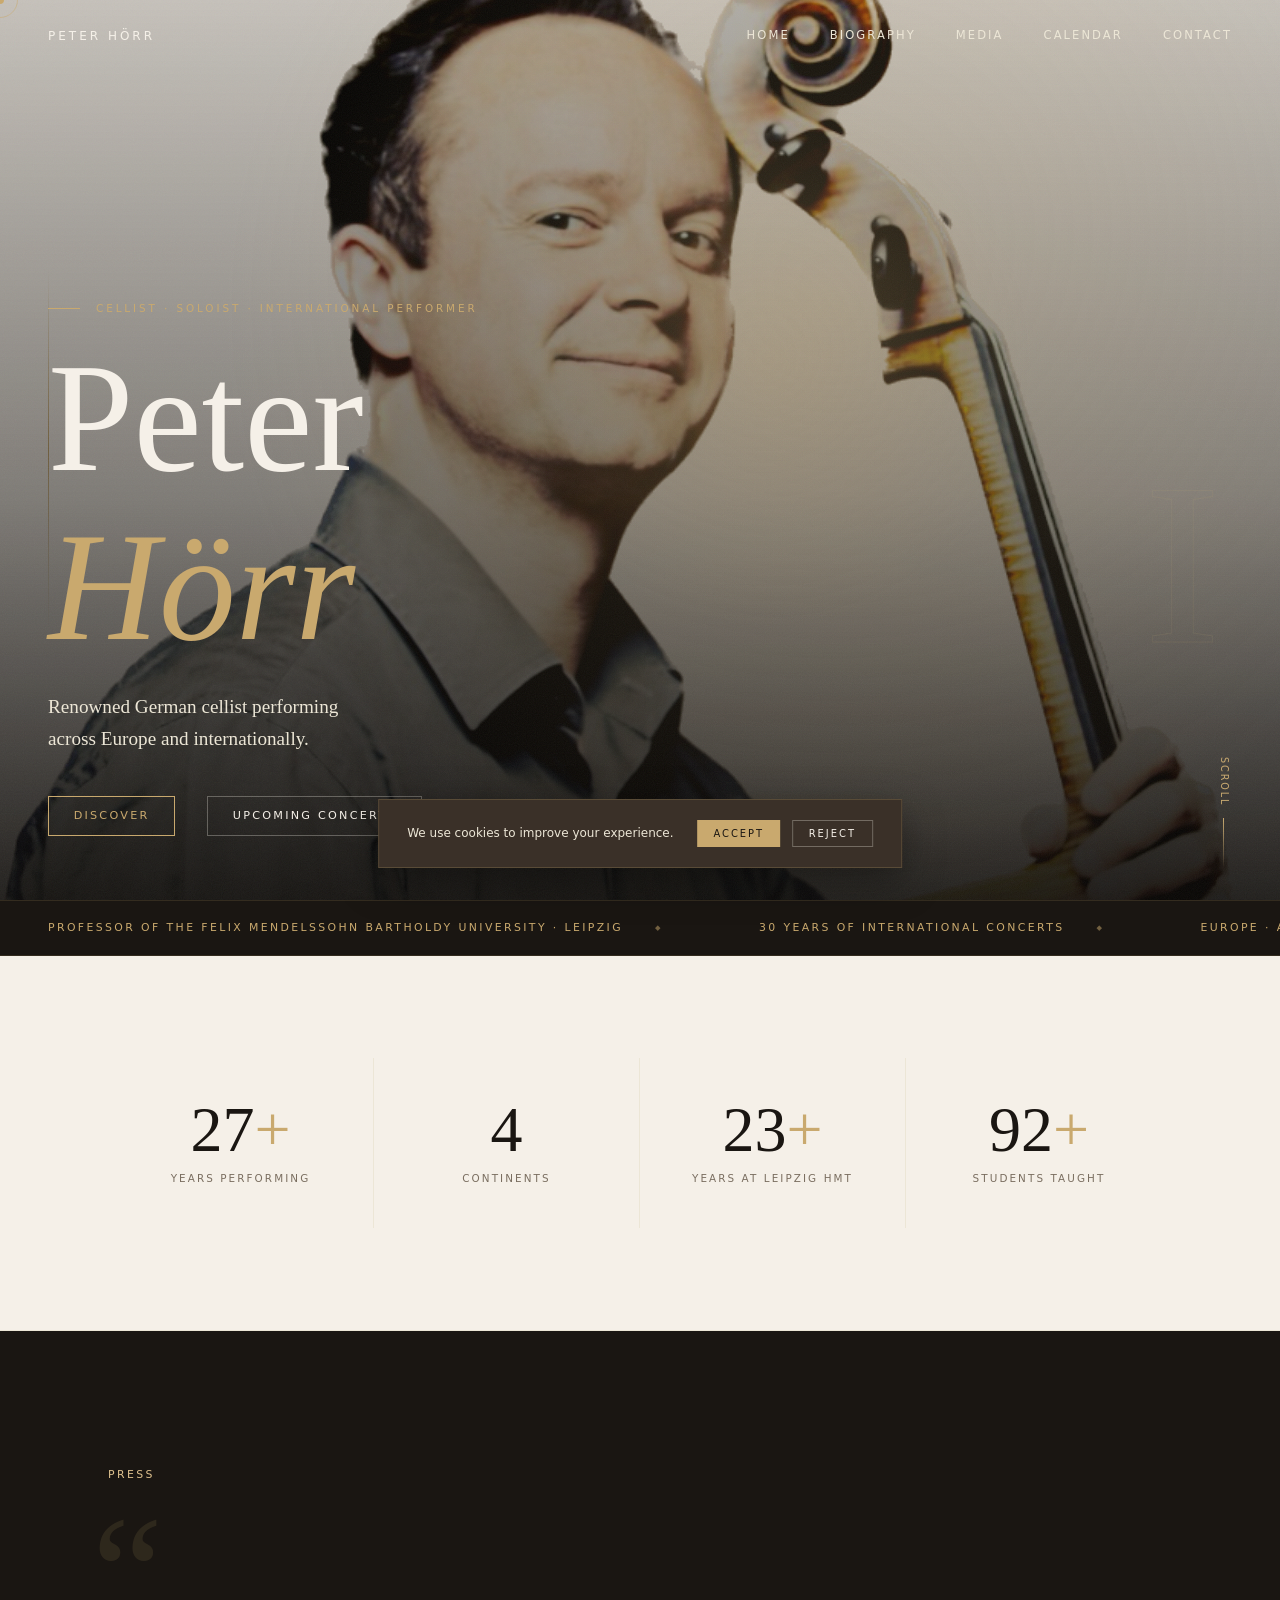
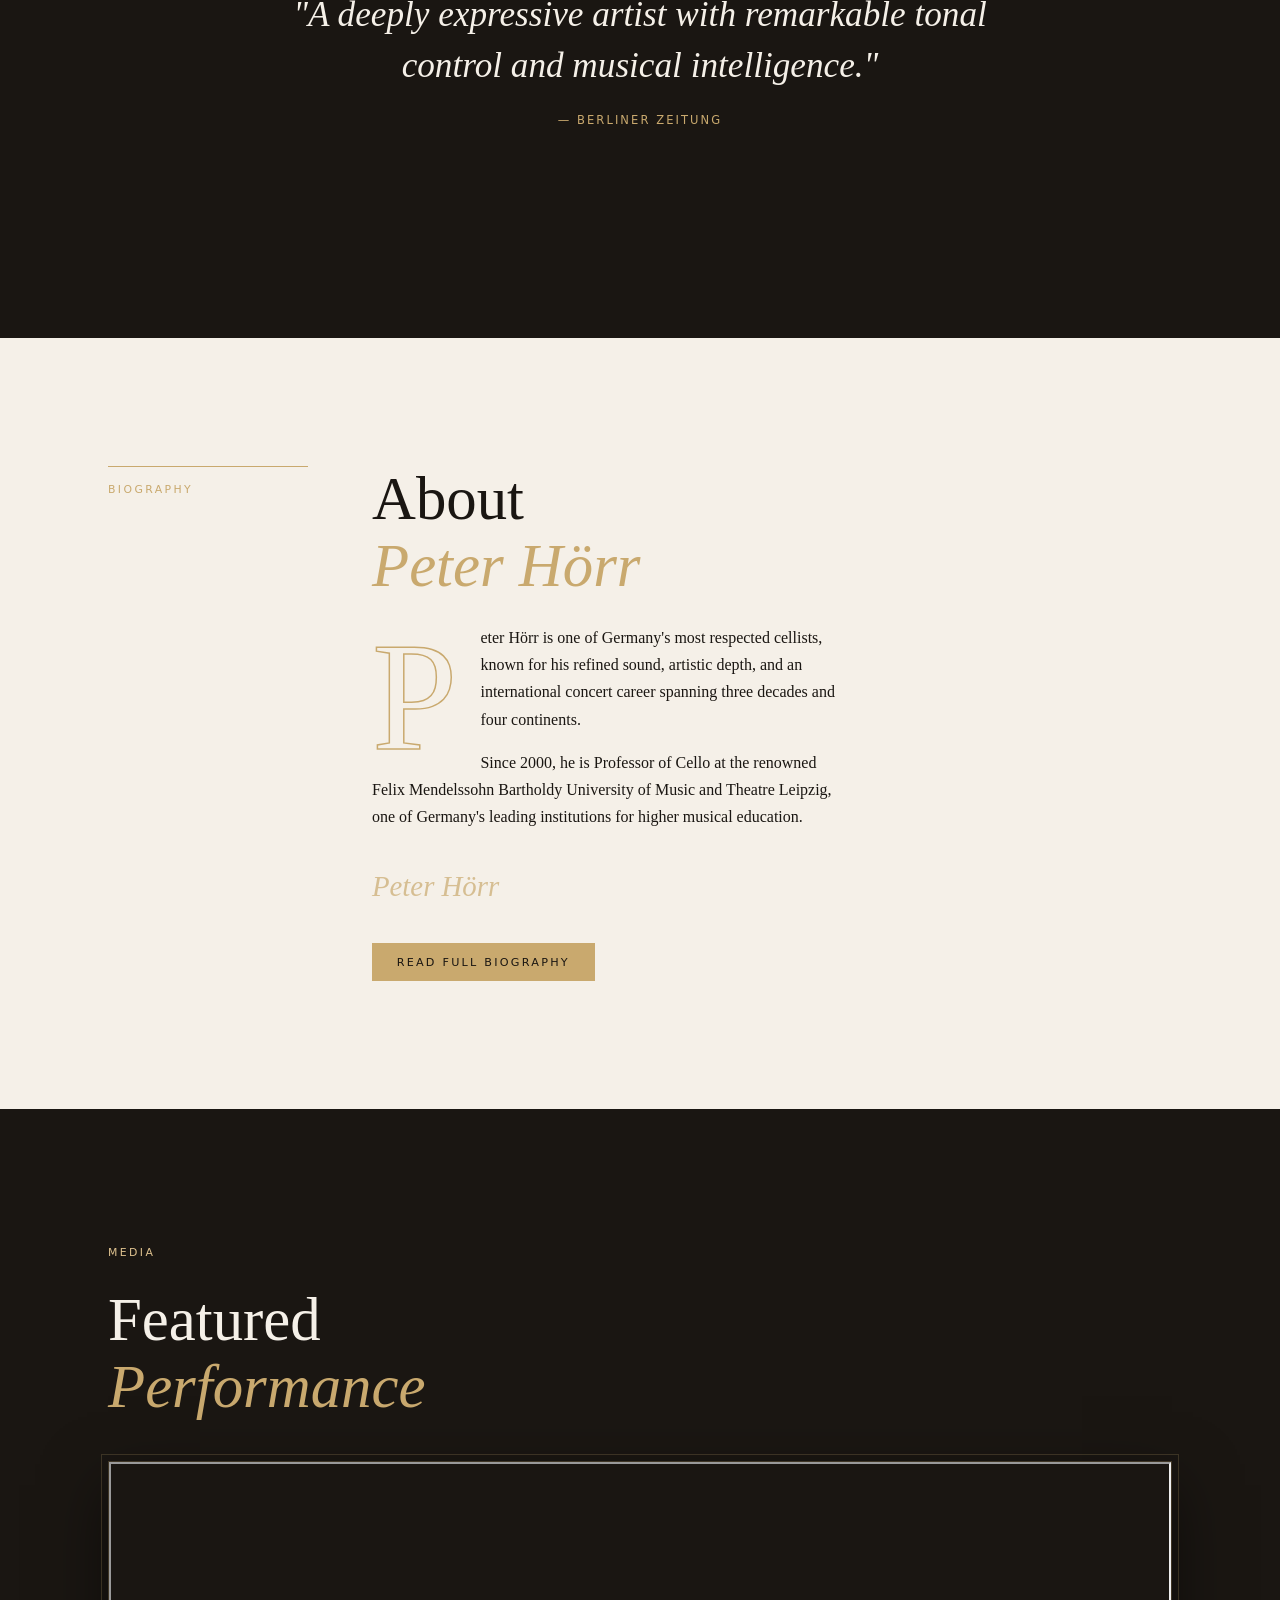
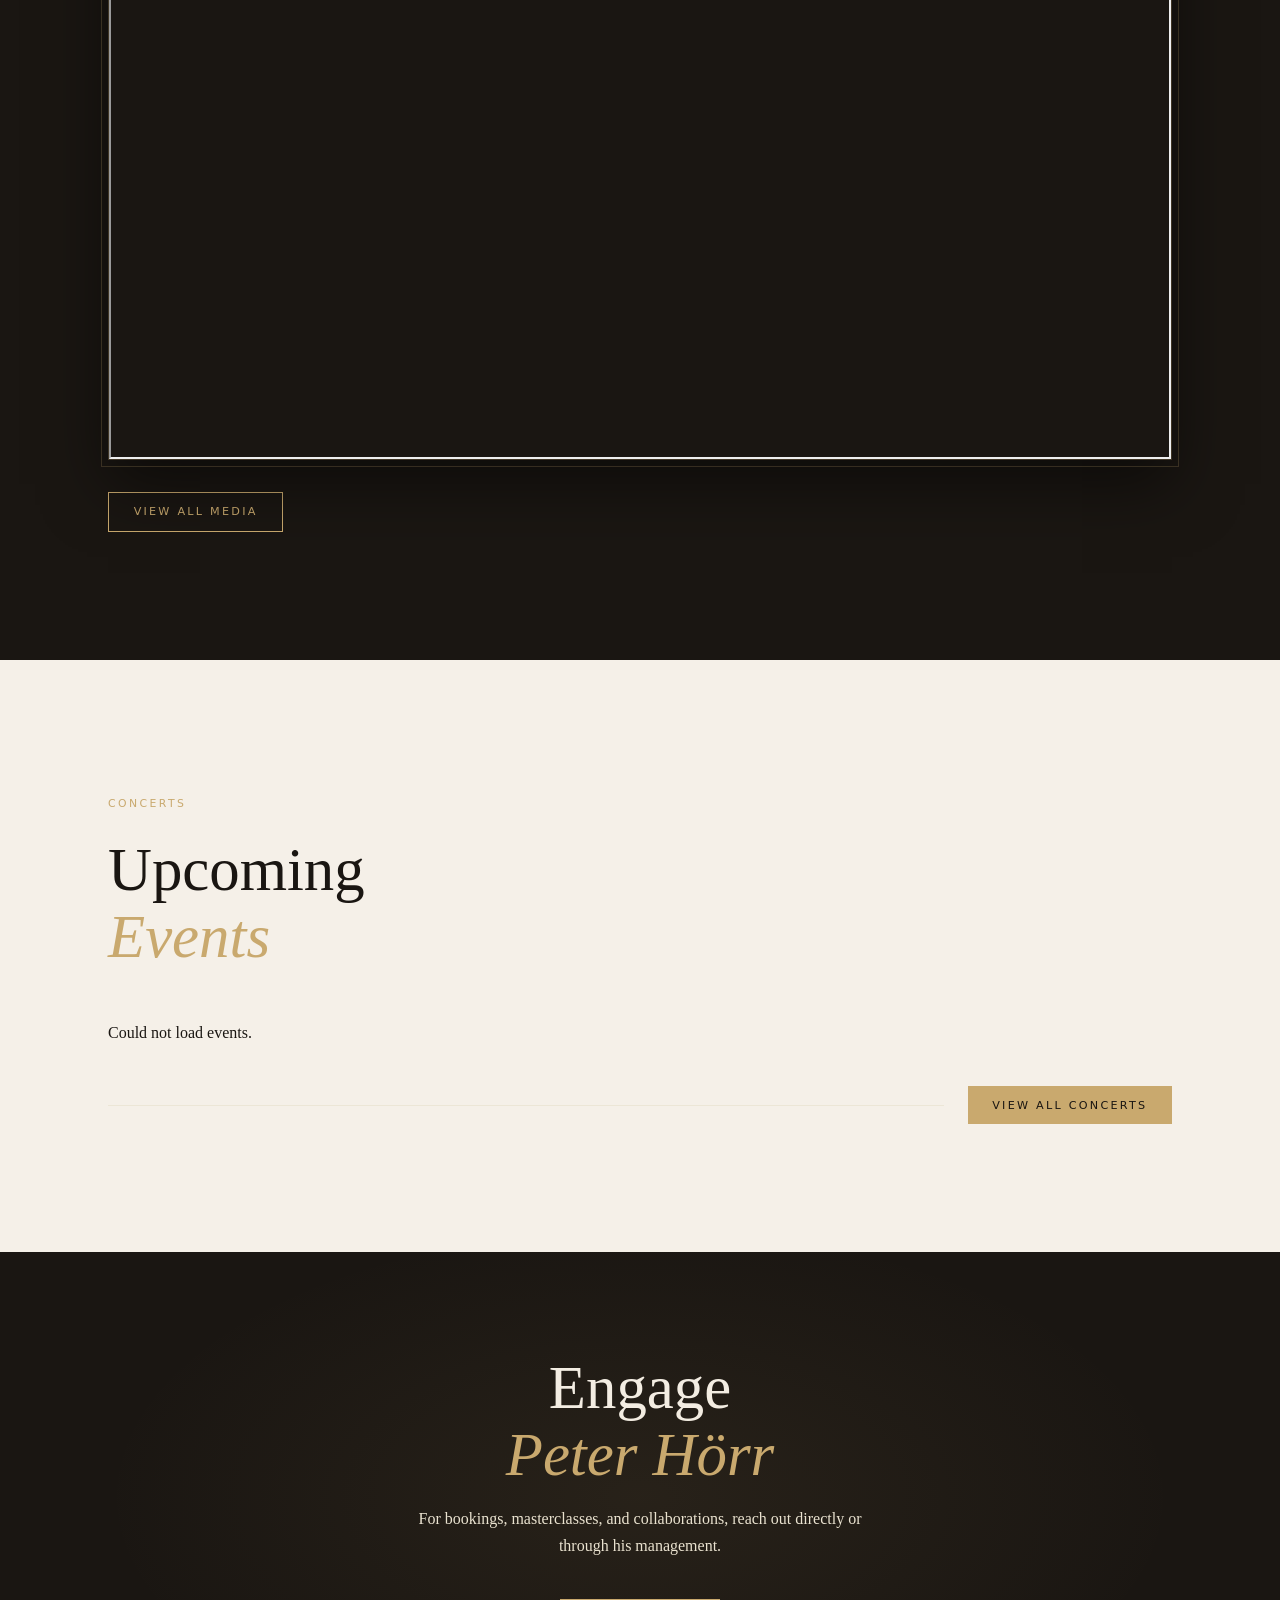
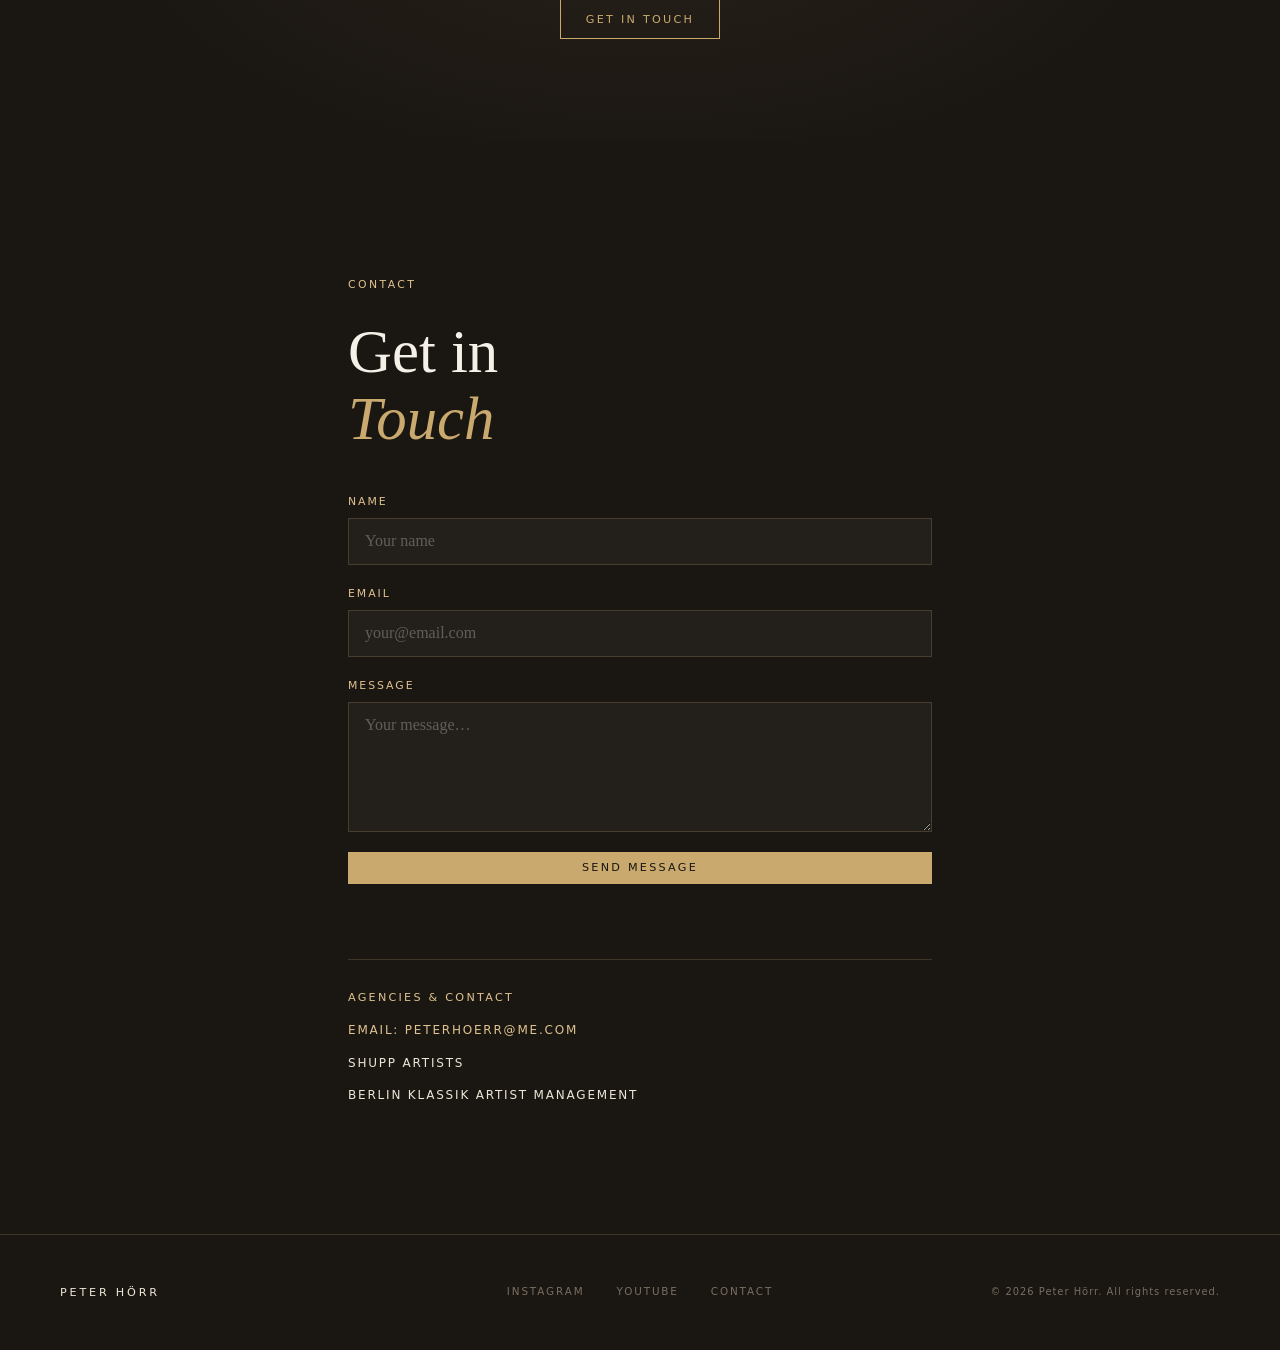
==== commit 5bcefa46: "Fix index.html: update hero image ref, add min-height fallback for Safari" ====
--- a/index.html
+++ b/index.html
@@ -10,7 +10,7 @@
   <link href="https://fonts.googleapis.com/css2?family=Bodoni+Moda:ital,wght@0,400;0,500;1,400;1,500&family=Crimson+Pro:ital,wght@0,300;0,400;1,300;1,400&family=Raleway:wght@300;400;500;600&display=swap" rel="stylesheet" />
   <link rel="stylesheet" href="style.css" />
 
-  <style>
+  <style>h
     /* ══════════════════════════════════════════
        COLOUR OVERRIDE — subtle shift from default
        Florian: warm cream + amber gold + brown ink
@@ -59,7 +59,7 @@
     @media (hover: none) { .cursor-dot, .cursor-ring { display: none; } * { cursor: auto !important; } }
 
     /* ── HERO enhancements ── */
-    .hero { min-height: 100svh; }
+    .hero { min-height: 100vh; min-height: 100svh; }
 
     /* Spotlight that follows cursor */
     .hero-spotlight {
@@ -360,7 +360,7 @@
   <!-- ══════════ HERO ══════════ -->
   <section class="hero" id="home">
     <div class="hero-bg" id="heroBg">
-      <img src="unnamed%20%281%29.png" alt="Peter Hörr performing" />
+      <img src="hero-bg.png" alt="Peter Hörr performing" />
     </div>
 
     <!-- Cinematic overlays -->
--- a/style.css
+++ b/style.css
@@ -1,900 +1,988 @@
 /* ============================================================
-   PETER HÖRR — Cellist
-   style.css  —  cleaned, fixed & improved
-   ============================================================ */
- 
+PETER HÖRR — Cellist
+style.css — cleaned, fixed & improved
+============================================================ */
+
 /* ── Reset ── */
 *, *::before, *::after { box-sizing: border-box; margin: 0; padding: 0; }
- 
+
 /* ── Design tokens ── */
 :root {
-  --cream:        #f5f0e8;
-  --cream-dim:    #ece6d6;
-  --ink:          #1a1612;
-  --ink-mid:      #3a3028;
-  --ink-soft:     #7a6e60;
-  --gold:         #c9a96e;
-  --gold-light:   #dfc28f;
-  --gold-dim:     rgba(201, 169, 110, 0.12);
-  --gold-border:  rgba(201, 169, 110, 0.22);
-  --white:        #ffffff;
- 
+     --cream: #f5f0e8;
+     --cream-dim: #ece6d6;
+     --ink: #1a1612;
+     --ink-mid: #3a3028;
+     --ink-soft: #7a6e60;
+     --gold: #c9a96e;
+     --gold-light: #dfc28f;
+     --gold-dim: rgba(201, 169, 110, 0.12);
+     --gold-border: rgba(201, 169, 110, 0.22);
+     --white: #ffffff;
+
   --font-display: 'Playfair Display', Georgia, serif;
-  --font-body:    'Cormorant Garamond', Georgia, serif;
-  --font-ui:      'Jost', system-ui, sans-serif;
- 
-  --gap:    clamp(2rem, 5vw, 5rem);
-  --gutter: clamp(1.25rem, 5vw, 3rem);
- 
-  --ease:     cubic-bezier(0.22, 1, 0.36, 1);
-  --ease-out: cubic-bezier(0.16, 1, 0.3, 1);
-  --dur:      0.6s;
-}
- 
+     --font-body: 'Cormorant Garamond', Georgia, serif;
+     --font-ui: 'Jost', system-ui, sans-serif;
+
+  --gap: clamp(2rem, 5vw, 5rem);
+     --gutter: clamp(1.25rem, 5vw, 3rem);
+
+  --ease: cubic-bezier(0.22, 1, 0.36, 1);
+     --ease-out: cubic-bezier(0.16, 1, 0.3, 1);
+     --dur: 0.6s;
+}
+
 /* ── Base ── */
 html {
-  scroll-behavior: smooth;
-  -webkit-font-smoothing: antialiased;
-  overflow-x: hidden;
-}
- 
+     scroll-behavior: smooth;
+     -webkit-font-smoothing: antialiased;
+     overflow-x: hidden;
+}
+
 body {
-  background-color: var(--cream);
-  color: var(--ink);
-  font-family: var(--font-body);
-  font-size: clamp(1rem, 1.1vw, 1.15rem);
-  font-weight: 300;
-  line-height: 1.7;
-  overflow-x: hidden;
-}
- 
+     background-color: var(--cream);
+     color: var(--ink);
+     font-family: var(--font-body);
+     font-size: clamp(1rem, 1.1vw, 1.15rem);
+     font-weight: 300;
+     line-height: 1.7;
+     overflow-x: hidden;
+}
+
 body.menu-open { overflow: hidden; }
- 
+
 img, video, iframe { display: block; max-width: 100%; }
- 
+
 a { color: inherit; text-decoration: none; }
- 
+
 ::selection {
-  background: rgba(201, 169, 110, 0.22);
-  color: var(--ink);
-}
- 
+     background: rgba(201, 169, 110, 0.22);
+     color: var(--ink);
+}
+
 :focus-visible {
-  outline: 2px solid var(--gold);
-  outline-offset: 3px;
-}
- 
+     outline: 2px solid var(--gold);
+     outline-offset: 3px;
+}
+
 ::-webkit-scrollbar { width: 4px; }
 ::-webkit-scrollbar-track { background: var(--ink); }
 ::-webkit-scrollbar-thumb { background: var(--gold-border); border-radius: 2px; }
 ::-webkit-scrollbar-thumb:hover { background: var(--gold); }
- 
-/* ============================================================
-   TYPOGRAPHY
-   ============================================================ */
+
+/* ============================================================
+TYPOGRAPHY
+============================================================ */
 h1, h2, h3 {
-  font-family: var(--font-display);
-  font-weight: 400;
-  line-height: 1.1;
-  text-rendering: optimizeLegibility;
-}
- 
+     font-family: var(--font-display);
+     font-weight: 400;
+     line-height: 1.1;
+     text-rendering: optimizeLegibility;
+}
+
 h1 { font-size: clamp(3.5rem, 9vw, 7rem); }
 h2 { font-size: clamp(2.2rem, 5vw, 3.8rem); margin-bottom: 1.5rem; }
 h3 { font-size: clamp(1.1rem, 2vw, 1.4rem); }
- 
+
 em { font-style: italic; color: var(--gold); }
- 
+
 p { max-width: 60ch; }
 p + p { margin-top: 1rem; }
- 
-/* ============================================================
-   LAYOUT
-   ============================================================ */
+
+/* ============================================================
+LAYOUT
+============================================================ */
 .container {
-  width: min(100%, 1160px);
-  margin-inline: auto;
-  padding-inline: var(--gutter);
-}
- 
+     width: min(100%, 1160px);
+     margin-inline: auto;
+     margin-left: auto;
+     margin-right: auto;
+     padding-inline: var(--gutter);
+     padding-left: var(--gutter);
+     padding-right: var(--gutter);
+}
+
 .container--narrow { max-width: 680px; }
- 
+
 .container--split {
-  display: grid;
-  grid-template-columns: 200px 1fr;
-  gap: var(--gap);
-  align-items: start;
-}
- 
+     display: grid;
+     grid-template-columns: 200px 1fr;
+     gap: var(--gap);
+     align-items: start;
+}
+
 @media (max-width: 700px) {
-  .container--split { grid-template-columns: 1fr; gap: 1.5rem; }
-}
- 
-/* ============================================================
-   LABEL
-   ============================================================ */
+     .container--split { grid-template-columns: 1fr; gap: 1.5rem; }
+}
+
+/* ============================================================
+LABEL
+============================================================ */
 .label {
-  display: inline-block;
-  font-family: var(--font-ui);
-  font-size: 0.68rem;
-  font-weight: 500;
-  letter-spacing: 0.22em;
-  text-transform: uppercase;
-  color: var(--gold);
-  margin-bottom: 1.5rem;
-}
- 
+     display: inline-block;
+     font-family: var(--font-ui);
+     font-size: 0.68rem;
+     font-weight: 500;
+     letter-spacing: 0.22em;
+     text-transform: uppercase;
+     color: var(--gold);
+     margin-bottom: 1.5rem;
+}
+
 .section--dark .label { color: var(--gold-light); }
- 
-/* ============================================================
-   SECTION
-   ============================================================ */
+
+/* ============================================================
+SECTION
+============================================================ */
 .section {
-  padding-block: clamp(4rem, 10vw, 9rem);
-  opacity: 0;
-  transform: translateY(28px);
-  transition: opacity var(--dur) var(--ease), transform var(--dur) var(--ease);
-}
- 
+     padding-top: clamp(4rem, 10vw, 9rem);
+     padding-bottom: clamp(4rem, 10vw, 9rem);
+     padding-block: clamp(4rem, 10vw, 9rem);
+     opacity: 0;
+     transform: translateY(28px);
+     transition: opacity var(--dur) var(--ease), transform var(--dur) var(--ease);
+}
+
 .section.is-visible { opacity: 1; transform: none; }
- 
+
 .section--dark {
-  background-color: var(--ink);
-  color: var(--cream);
-}
- 
+     background-color: var(--ink);
+     color: var(--cream);
+}
+
 .section--dark .label { color: var(--gold-light); }
-.section--dark p      { color: var(--cream-dim); }
- 
-/* ============================================================
-   HEADER
-   ============================================================ */
+.section--dark p { color: var(--cream-dim); }
+
+/* ============================================================
+HEADER
+============================================================ */
 .header {
-  position: fixed;
-  inset-block-start: 0;
-  inset-inline: 0;
-  z-index: 100;
-  display: flex;
-  align-items: center;
-  justify-content: space-between;
-  padding: 1.6rem var(--gutter);
-  transition: background var(--dur) var(--ease),
-              backdrop-filter var(--dur) var(--ease),
-              box-shadow var(--dur) var(--ease),
-              padding var(--dur) var(--ease);
-}
- 
+     position: fixed;
+     top: 0;
+     inset-block-start: 0;
+     left: 0;
+     right: 0;
+     inset-inline: 0;
+     z-index: 100;
+     display: flex;
+     align-items: center;
+     justify-content: space-between;
+     padding: 1.6rem var(--gutter);
+     transition: background var(--dur) var(--ease),
+                      backdrop-filter var(--dur) var(--ease),
+                      box-shadow var(--dur) var(--ease),
+                      padding var(--dur) var(--ease);
+}
+
 .header.scrolled {
-  background: rgba(26, 22, 18, 0.92);
-  backdrop-filter: blur(18px);
-  -webkit-backdrop-filter: blur(18px);
-  box-shadow: 0 1px 0 var(--gold-border);
-  padding-block: 1rem;
-}
- 
+     background: rgba(26, 22, 18, 0.92);
+     backdrop-filter: blur(18px);
+     -webkit-backdrop-filter: blur(18px);
+     box-shadow: 0 1px 0 var(--gold-border);
+     padding-top: 1rem;
+     padding-bottom: 1rem;
+     padding-block: 1rem;
+}
+
 .logo {
-  font-family: var(--font-ui);
-  font-size: 0.75rem;
-  font-weight: 500;
-  letter-spacing: 0.25em;
-  text-transform: uppercase;
-  color: var(--cream);
-  white-space: nowrap;
-  transition: color 0.3s;
-}
- 
+     font-family: var(--font-ui);
+     font-size: 0.75rem;
+     font-weight: 500;
+     letter-spacing: 0.25em;
+     text-transform: uppercase;
+     color: var(--cream);
+     white-space: nowrap;
+     transition: color 0.3s;
+}
+
 .logo:hover { color: var(--gold-light); }
- 
+
 .nav {
-  display: flex;
-  align-items: center;
-  gap: 2.5rem;
-}
- 
+     display: flex;
+     align-items: center;
+     gap: 2.5rem;
+}
+
 .nav a {
-  font-family: var(--font-ui);
-  font-size: 0.72rem;
-  font-weight: 400;
-  letter-spacing: 0.18em;
-  text-transform: uppercase;
-  color: var(--cream-dim);
-  position: relative;
-  transition: color 0.25s;
-}
- 
+     font-family: var(--font-ui);
+     font-size: 0.72rem;
+     font-weight: 400;
+     letter-spacing: 0.18em;
+     text-transform: uppercase;
+     color: var(--cream-dim);
+     position: relative;
+     transition: color 0.25s;
+}
+
 .nav a::after {
-  content: '';
-  position: absolute;
-  inset-block-end: -3px;
-  inset-inline: 0;
-  height: 1px;
-  background: var(--gold);
-  transform: scaleX(0);
-  transform-origin: left;
-  transition: transform 0.3s var(--ease);
-}
- 
+     content: '';
+     position: absolute;
+     bottom: -3px;
+     inset-block-end: -3px;
+     left: 0;
+     right: 0;
+     inset-inline: 0;
+     height: 1px;
+     background: var(--gold);
+     transform: scaleX(0);
+     transform-origin: left;
+     transition: transform 0.3s var(--ease);
+}
+
 .nav a:hover { color: var(--gold-light); }
 .nav a:hover::after { transform: scaleX(1); }
- 
+
 .menu-toggle {
-  display: none;
-  flex-direction: column;
-  gap: 5px;
-  background: none;
-  border: none;
-  cursor: pointer;
-  padding: 4px;
-  z-index: 110;
-}
- 
+     display: none;
+     flex-direction: column;
+     gap: 5px;
+     background: none;
+     border: none;
+     cursor: pointer;
+     padding: 4px;
+     z-index: 110;
+}
+
 .menu-toggle span {
-  display: block;
-  width: 24px;
-  height: 1.5px;
-  background: var(--cream);
-  transition: transform 0.35s var(--ease), opacity 0.25s;
-}
- 
+     display: block;
+     width: 24px;
+     height: 1.5px;
+     background: var(--cream);
+     transition: transform 0.35s var(--ease), opacity 0.25s;
+}
+
 @media (max-width: 768px) {
-  .menu-toggle { display: flex; z-index: 300; }
- 
+     .menu-toggle { display: flex; z-index: 300; }
+
   .nav {
-    position: fixed;
-    inset: 0;
-    flex-direction: column;
-    justify-content: center;
-    gap: 2.5rem;
-    background: var(--ink);
-    clip-path: circle(0% at calc(100% - 2.5rem) 2.5rem);
-    transition: clip-path 0.55s var(--ease);
-    pointer-events: none;
+         position: fixed;
+         inset: 0;
+         top: 0; left: 0; right: 0; bottom: 0;
+         flex-direction: column;
+         justify-content: center;
+         gap: 2.5rem;
+         background: var(--ink);
+         -webkit-clip-path: circle(0% at calc(100% - 2.5rem) 2.5rem);
+         clip-path: circle(0% at calc(100% - 2.5rem) 2.5rem);
+         transition: -webkit-clip-path 0.55s var(--ease), clip-path 0.55s var(--ease);
+         pointer-events: none;
   }
- 
+
   .nav.is-open {
-    clip-path: circle(150% at calc(100% - 2.5rem) 2.5rem);
-    pointer-events: all;
+         -webkit-clip-path: circle(150% at calc(100% - 2.5rem) 2.5rem);
+         clip-path: circle(150% at calc(100% - 2.5rem) 2.5rem);
+         pointer-events: all;
   }
- 
+
   .nav a { font-size: 0.9rem; letter-spacing: 0.22em; }
- 
+
   .menu-toggle[aria-expanded="true"] span:nth-child(1) {
-    transform: translateY(6.5px) rotate(45deg);
+         transform: translateY(6.5px) rotate(45deg);
   }
-  .menu-toggle[aria-expanded="true"] span:nth-child(2) { opacity: 0; }
-  .menu-toggle[aria-expanded="true"] span:nth-child(3) {
-    transform: translateY(-6.5px) rotate(-45deg);
-  }
-}
- 
-/* ============================================================
-   HERO — solo una foto, sin pseudo-elementos extra
-   ============================================================ */
+     .menu-toggle[aria-expanded="true"] span:nth-child(2) { opacity: 0; }
+     .menu-toggle[aria-expanded="true"] span:nth-child(3) {
+            transform: translateY(-6.5px) rotate(-45deg);
+     }
+}
+
+/* ============================================================
+HERO
+============================================================ */
 .hero {
-  position: relative;
-  min-height: 100svh;
-  display: flex;
-  align-items: flex-end;
-  padding: var(--gap) var(--gutter);
-  overflow: hidden;
-  color: var(--cream);
-}
- 
+     position: relative;
+     min-height: 100vh;
+     min-height: 100svh;
+     display: flex;
+     align-items: flex-end;
+     padding: var(--gap) var(--gutter);
+     overflow: hidden;
+     color: var(--cream);
+}
+
 .hero-bg {
-  position: absolute;
-  inset: 0;
-  overflow: hidden;
-  z-index: 0;
-}
- 
+     position: absolute;
+     top: 0;
+     left: 0;
+     right: 0;
+     bottom: 0;
+     inset: 0;
+     overflow: hidden;
+     z-index: 0;
+}
+
 .hero-bg img {
-  width: 100%;
-  height: 100%;
-  object-fit: cover;
-  object-position: center 20%;
-  filter: brightness(0.82) contrast(1.05) saturate(1.05);
-}
- 
+     width: 100%;
+     height: 100%;
+     object-fit: cover;
+     object-position: center 12%;
+     filter: brightness(0.82) contrast(1.05) saturate(1.05);
+}
+
 .hero-bg::after {
-  content: '';
-  position: absolute;
-  inset: 0;
-  background:
-    radial-gradient(
-      circle at 65% 35%,
-      rgba(201, 169, 110, 0.20) 0%,
-      transparent 60%
-    ),
-    linear-gradient(
-      180deg,
-      rgba(10, 8, 6, 0.20) 0%,
-      rgba(10, 8, 6, 0.50) 55%,
-      rgba(10, 8, 6, 0.90) 100%
-    );
-  pointer-events: none;
-}
- 
+     content: '';
+     position: absolute;
+     top: 0;
+     left: 0;
+     right: 0;
+     bottom: 0;
+     inset: 0;
+     background:
+            radial-gradient(
+                     circle at 65% 35%,
+                     rgba(201, 169, 110, 0.20) 0%,
+                     transparent 60%
+                   ),
+            linear-gradient(
+                     180deg,
+                     rgba(10, 8, 6, 0.20) 0%,
+                     rgba(10, 8, 6, 0.50) 55%,
+                     rgba(10, 8, 6, 0.90) 100%
+                   );
+     pointer-events: none;
+}
+
 .hero-grain {
-  position: absolute;
-  inset: 0;
-  background-image: url('unnamed (1).png');
-  opacity: 0.35;
-  pointer-events: none;
-  z-index: 1;
-}
- 
+     position: absolute;
+     top: 0;
+     left: 0;
+     right: 0;
+     bottom: 0;
+     inset: 0;
+     background-image: url('hero-bg.png');
+     opacity: 0.35;
+     pointer-events: none;
+     z-index: 1;
+}
+
 .hero-content {
-  position: relative;
-  z-index: 2;
-  max-width: 700px;
-  opacity: 0;
-  transform: translateY(30px);
-  animation: fadeUp 1s 0.3s var(--ease) forwards;
-}
- 
+     position: relative;
+     z-index: 2;
+     max-width: 700px;
+     opacity: 0;
+     transform: translateY(30px);
+     animation: fadeUp 1s 0.3s var(--ease) forwards;
+}
+
 .hero-kicker {
-  display: block;
-  font-family: var(--font-ui);
-  font-size: 0.65rem;
-  font-weight: 400;
-  letter-spacing: 0.28em;
-  text-transform: uppercase;
-  color: var(--gold);
-  margin-bottom: 1rem;
-}
- 
+     display: block;
+     font-family: var(--font-ui);
+     font-size: 0.65rem;
+     font-weight: 400;
+     letter-spacing: 0.28em;
+     text-transform: uppercase;
+     color: var(--gold);
+     margin-bottom: 1rem;
+}
+
 .hero-title {
-  margin-bottom: 1.2rem;
-  color: var(--cream);
-}
- 
+     margin-bottom: 1.2rem;
+     color: var(--cream);
+}
+
 .hero-sub {
-  font-size: clamp(1rem, 1.5vw, 1.2rem);
-  color: var(--cream-dim);
-  margin-bottom: 2.5rem;
-  max-width: none;
-}
- 
+     font-size: clamp(1rem, 1.5vw, 1.2rem);
+     color: var(--cream-dim);
+     margin-bottom: 2.5rem;
+     max-width: none;
+}
+
 .hero-scroll {
-  position: absolute;
-  inset-block-end: 2rem;
-  inset-inline-end: var(--gutter);
-  z-index: 2;
-  display: flex;
-  flex-direction: column;
-  align-items: center;
-  gap: 0.75rem;
-  animation: fadeUp 1s 0.8s var(--ease) forwards;
-  opacity: 0;
-}
- 
+     position: absolute;
+     bottom: 2rem;
+     right: var(--gutter);
+     inset-block-end: 2rem;
+     inset-inline-end: var(--gutter);
+     z-index: 2;
+     display: flex;
+     flex-direction: column;
+     align-items: center;
+     gap: 0.75rem;
+     animation: fadeUp 1s 0.8s var(--ease) forwards;
+     opacity: 0;
+}
+
 .hero-scroll span {
-  font-family: var(--font-ui);
-  font-size: 0.6rem;
-  letter-spacing: 0.2em;
-  text-transform: uppercase;
-  color: var(--gold);
-  writing-mode: vertical-rl;
-}
- 
+     font-family: var(--font-ui);
+     font-size: 0.6rem;
+     letter-spacing: 0.2em;
+     text-transform: uppercase;
+     color: var(--gold);
+     -webkit-writing-mode: vertical-rl;
+     writing-mode: vertical-rl;
+}
+
 .hero-scroll-line {
-  width: 1px;
-  height: 50px;
-  background: linear-gradient(to bottom, var(--gold), transparent);
-  animation: scrollPulse 2s ease-in-out infinite;
-}
- 
+     width: 1px;
+     height: 50px;
+     background: linear-gradient(to bottom, var(--gold), transparent);
+     animation: scrollPulse 2s ease-in-out infinite;
+}
+
 @keyframes fadeUp {
-  to { opacity: 1; transform: none; }
-}
- 
+     to { opacity: 1; transform: none; }
+}
+
 @keyframes scrollPulse {
-  0%, 100% { transform: scaleY(1); opacity: 1; }
-  50%       { transform: scaleY(0.6); opacity: 0.4; }
-}
- 
-/* ============================================================
-   QUOTE
-   ============================================================ */
+     0%, 100% { transform: scaleY(1); opacity: 1; }
+     50% { transform: scaleY(0.6); opacity: 0.4; }
+}
+
+/* ============================================================
+QUOTE
+============================================================ */
 .quote {
-  text-align: center;
-  max-width: 780px;
-  margin-inline: auto;
-  padding-block: 2rem;
-  opacity: 0;
-  transform: translateY(20px);
-  transition: opacity var(--dur) var(--ease), transform var(--dur) var(--ease);
-}
- 
+     text-align: center;
+     max-width: 780px;
+     margin-inline: auto;
+     margin-left: auto;
+     margin-right: auto;
+     padding-block: 2rem;
+     padding-top: 2rem;
+     padding-bottom: 2rem;
+     opacity: 0;
+     transform: translateY(20px);
+     transition: opacity var(--dur) var(--ease), transform var(--dur) var(--ease);
+}
+
 .quote.is-visible { opacity: 1; transform: none; }
- 
+
 .quote p {
-  font-size: clamp(1.35rem, 3vw, 2rem);
-  font-style: italic;
-  line-height: 1.45;
-  color: var(--cream);
-  max-width: none;
-}
- 
+     font-size: clamp(1.35rem, 3vw, 2rem);
+     font-style: italic;
+     line-height: 1.45;
+     color: var(--cream);
+     max-width: none;
+}
+
 .quote footer {
-  margin-top: 1.25rem;
-  font-family: var(--font-ui);
-  font-size: 0.72rem;
-  letter-spacing: 0.18em;
-  text-transform: uppercase;
-  color: var(--gold);
-}
- 
+     margin-top: 1.25rem;
+     font-family: var(--font-ui);
+     font-size: 0.72rem;
+     letter-spacing: 0.18em;
+     text-transform: uppercase;
+     color: var(--gold);
+}
+
 .quote footer cite { font-style: normal; }
- 
-/* ============================================================
-   BIOGRAPHY
-   ============================================================ */
+
+/* ============================================================
+BIOGRAPHY
+============================================================ */
 .split-label {
-  padding-top: 0.4rem;
-  border-top: 1px solid var(--gold);
-}
- 
-/* ============================================================
-   VIDEO GRID
-   ============================================================ */
+     padding-top: 0.4rem;
+     border-top: 1px solid var(--gold);
+}
+
+/* ============================================================
+VIDEO GRID
+============================================================ */
 .video-grid {
-  display: grid;
-  grid-template-columns: repeat(auto-fit, minmax(280px, 1fr));
-  gap: 2rem;
-  margin-top: 2rem;
-}
- 
+     display: grid;
+     grid-template-columns: repeat(auto-fit, minmax(280px, 1fr));
+     gap: 2rem;
+     margin-top: 2rem;
+}
+
 .video-wrapper {
-  position: relative;
-  border: 1px solid var(--gold-border);
-  box-shadow: 0 24px 60px rgba(0, 0, 0, 0.5);
-  transition: border-color 0.3s;
-}
- 
+     position: relative;
+     border: 1px solid var(--gold-border);
+     box-shadow: 0 24px 60px rgba(0, 0, 0, 0.5);
+     transition: border-color 0.3s;
+}
+
 .video-wrapper::before {
-  content: '';
-  display: block;
-  padding-top: 56.25%;
-}
- 
+     content: '';
+     display: block;
+     padding-top: 56.25%;
+}
+
 .video-wrapper iframe {
-  position: absolute;
-  inset: 0;
-  width: 100%;
-  height: 100%;
-}
- 
+     position: absolute;
+     top: 0;
+     left: 0;
+     right: 0;
+     bottom: 0;
+     inset: 0;
+     width: 100%;
+     height: 100%;
+}
+
 .video-wrapper:hover { border-color: var(--gold); }
- 
-/* ============================================================
-   AUDIO GRID
-   ============================================================ */
+
+/* ============================================================
+AUDIO GRID
+============================================================ */
 .audio-section {
-  margin-top: 4rem;
-  padding-top: 3rem;
-  border-top: 1px solid var(--gold-border);
-}
- 
+     margin-top: 4rem;
+     padding-top: 3rem;
+     border-top: 1px solid var(--gold-border);
+}
+
 .audio-section h2 {
-  font-size: clamp(2.2rem, 5vw, 3.8rem);
-  margin-bottom: 1.5rem;
-}
- 
+     font-size: clamp(2.2rem, 5vw, 3.8rem);
+     margin-bottom: 1.5rem;
+}
+
 .audio-grid {
-  display: grid;
-  grid-template-columns: 1fr 1fr;
-  gap: 24px;
-  margin-top: 2rem;
-}
- 
+     display: grid;
+     grid-template-columns: 1fr 1fr;
+     gap: 24px;
+     margin-top: 2rem;
+}
+
 .audio-grid iframe {
-  width: 100%;
-  border-radius: 8px;
-  display: block;
-  box-shadow: 0 12px 40px rgba(0,0,0,0.4);
-  transition: box-shadow 0.3s, transform 0.3s;
-}
- 
+     width: 100%;
+     border-radius: 8px;
+     overflow: hidden;
+     display: block;
+     box-shadow: 0 12px 40px rgba(0,0,0,0.4);
+     transition: box-shadow 0.3s, transform 0.3s;
+}
+
 .audio-grid iframe:hover {
-  box-shadow: 0 20px 60px rgba(0,0,0,0.55);
-  transform: translateY(-3px);
-}
- 
+     box-shadow: 0 20px 60px rgba(0,0,0,0.55);
+     transform: translateY(-3px);
+}
+
 @media (max-width: 700px) {
-  .audio-grid { grid-template-columns: 1fr; }
-}
- 
-/* ============================================================
-   PHOTO GRID
-   ============================================================ */
+     .audio-grid { grid-template-columns: 1fr; }
+}
+
+/* ============================================================
+PHOTO GRID
+============================================================ */
 .photo-grid {
-  display: grid;
-  grid-template-columns: repeat(auto-fit, minmax(220px, 1fr));
-  gap: 1.5rem;
-  margin-top: 2rem;
-}
- 
+     display: grid;
+     grid-template-columns: repeat(auto-fit, minmax(220px, 1fr));
+     gap: 1.5rem;
+     margin-top: 2rem;
+}
+
 .photo-grid img {
-  width: 100%;
-  height: 280px;
-  object-fit: cover;
-  border: 1px solid var(--gold-border);
-  transition: transform 0.4s var(--ease), border-color 0.3s;
-}
- 
+     width: 100%;
+     height: 280px;
+     object-fit: cover;
+     border: 1px solid var(--gold-border);
+     transition: transform 0.4s var(--ease), border-color 0.3s;
+}
+
 .photo-grid img:hover {
-  transform: scale(1.03);
-  border-color: var(--gold);
-}
- 
-/* ============================================================
-   EVENTS
-   ============================================================ */
+     transform: scale(1.03);
+     border-color: var(--gold);
+}
+
+/* ============================================================
+EVENTS
+============================================================ */
 .events-list {
-  margin-top: 3rem;
-  display: flex;
-  flex-direction: column;
-}
- 
+     margin-top: 3rem;
+     display: flex;
+     flex-direction: column;
+}
+
 .event-card {
-  display: grid;
-  grid-template-columns: 180px 1fr auto;
-  align-items: center;
-  gap: 2rem;
-  padding: 2rem 0;
-  border-top: 1px solid var(--cream-dim);
-  opacity: 0;
-  transform: translateX(-16px);
-  transition: opacity var(--dur) var(--ease), transform var(--dur) var(--ease),
-              padding-left 0.3s var(--ease);
-  position: relative;
-  overflow: hidden;
-}
- 
+     display: grid;
+     grid-template-columns: 180px 1fr auto;
+     align-items: center;
+     gap: 2rem;
+     padding: 2rem 0;
+     border-top: 1px solid var(--cream-dim);
+     opacity: 0;
+     transform: translateX(-16px);
+     transition: opacity var(--dur) var(--ease), transform var(--dur) var(--ease),
+                      padding-left 0.3s var(--ease);
+     position: relative;
+     overflow: hidden;
+}
+
 .event-card::before {
-  content: '';
-  position: absolute;
-  left: 0; top: 0; bottom: 0;
-  width: 0;
-  background: var(--gold-dim);
-  transition: width 0.35s var(--ease);
-}
- 
+     content: '';
+     position: absolute;
+     left: 0;
+     top: 0;
+     bottom: 0;
+     width: 0;
+     background: var(--gold-dim);
+     transition: width 0.35s var(--ease);
+}
+
 .event-card:hover::before { width: 100%; }
 .event-card:hover { padding-left: 12px; }
 .event-card.is-visible { opacity: 1; transform: none; }
-.event-card:last-child  { border-bottom: 1px solid var(--cream-dim); }
- 
+.event-card:last-child { border-bottom: 1px solid var(--cream-dim); }
+
 .event-meta {
-  display: flex;
-  flex-direction: column;
-  gap: 0.25rem;
-  position: relative;
-  z-index: 1;
-}
- 
+     display: flex;
+     flex-direction: column;
+     gap: 0.25rem;
+     position: relative;
+     z-index: 1;
+}
+
 .event-date {
-  font-family: var(--font-ui);
-  font-size: 0.7rem;
-  font-weight: 500;
-  letter-spacing: 0.12em;
-  color: var(--gold);
-  text-transform: uppercase;
-}
- 
+     font-family: var(--font-ui);
+     font-size: 0.7rem;
+     font-weight: 500;
+     letter-spacing: 0.12em;
+     color: var(--gold);
+     text-transform: uppercase;
+}
+
 .event-city {
-  font-family: var(--font-ui);
-  font-size: 0.62rem;
-  letter-spacing: 0.2em;
-  text-transform: uppercase;
-  color: var(--ink-soft);
-}
- 
+     font-family: var(--font-ui);
+     font-size: 0.62rem;
+     letter-spacing: 0.2em;
+     text-transform: uppercase;
+     color: var(--ink-soft);
+}
+
 .event-venue {
-  font-size: 1.25rem;
-  margin-bottom: 0.3rem;
-  position: relative;
-  z-index: 1;
-}
- 
+     font-size: 1.25rem;
+     margin-bottom: 0.3rem;
+     position: relative;
+     z-index: 1;
+}
+
 .event-program {
-  font-size: 0.9rem;
-  color: var(--ink-soft);
-  max-width: none;
-  position: relative;
-  z-index: 1;
-}
- 
+     font-size: 0.9rem;
+     color: var(--ink-soft);
+     max-width: none;
+     position: relative;
+     z-index: 1;
+}
+
 .event-link {
-  display: inline-flex;
-  align-items: center;
-  gap: 0.5rem;
-  font-family: var(--font-ui);
-  font-size: 0.68rem;
-  font-weight: 500;
-  letter-spacing: 0.15em;
-  text-transform: uppercase;
-  color: var(--gold);
-  white-space: nowrap;
-  transition: gap 0.25s var(--ease), color 0.25s;
-  position: relative;
-  z-index: 1;
-}
- 
+     display: -webkit-inline-flex;
+     display: inline-flex;
+     -webkit-align-items: center;
+     align-items: center;
+     gap: 0.5rem;
+     font-family: var(--font-ui);
+     font-size: 0.68rem;
+     font-weight: 500;
+     letter-spacing: 0.15em;
+     text-transform: uppercase;
+     color: var(--gold);
+     white-space: nowrap;
+     transition: gap 0.25s var(--ease), color 0.25s;
+     position: relative;
+     z-index: 1;
+}
+
 .event-link:hover { gap: 0.9rem; color: var(--ink); }
- 
+
 @media (max-width: 640px) {
-  .event-card { grid-template-columns: 1fr; gap: 0.75rem; }
-  .event-link { align-self: flex-start; }
-}
- 
-/* ============================================================
-   CONTACT FORM
-   ============================================================ */
+     .event-card { grid-template-columns: 1fr; gap: 0.75rem; }
+     .event-link { -webkit-align-self: flex-start; align-self: flex-start; }
+}
+
+/* ============================================================
+CONTACT FORM
+============================================================ */
 .contact-form {
-  margin-top: 2.5rem;
-  display: flex;
-  flex-direction: column;
-  gap: 1.25rem;
-}
- 
+     margin-top: 2.5rem;
+     display: flex;
+     flex-direction: column;
+     gap: 1.25rem;
+}
+
 .form-group {
-  display: flex;
-  flex-direction: column;
-  gap: 0.4rem;
-}
- 
+     display: flex;
+     flex-direction: column;
+     gap: 0.4rem;
+}
+
 .form-group label {
-  font-family: var(--font-ui);
-  font-size: 0.68rem;
-  font-weight: 500;
-  letter-spacing: 0.18em;
-  text-transform: uppercase;
-  color: var(--gold-light);
-}
- 
+     font-family: var(--font-ui);
+     font-size: 0.68rem;
+     font-weight: 500;
+     letter-spacing: 0.18em;
+     text-transform: uppercase;
+     color: var(--gold-light);
+}
+
 .contact-form input,
 .contact-form textarea {
-  background: rgba(255, 255, 255, 0.04);
-  border: 1px solid var(--gold-border);
-  border-radius: 0;
-  padding: 0.85rem 1rem;
-  font-family: var(--font-body);
-  font-size: 1rem;
-  color: var(--cream);
-  outline: none;
-  transition: border-color 0.25s, background 0.25s;
-  width: 100%;
-  -webkit-appearance: none;
-}
- 
+     background: rgba(255, 255, 255, 0.04);
+     border: 1px solid var(--gold-border);
+     border-radius: 0;
+     padding: 0.85rem 1rem;
+     font-family: var(--font-body);
+     font-size: 1rem;
+     color: var(--cream);
+     outline: none;
+     transition: border-color 0.25s, background 0.25s;
+     width: 100%;
+     -webkit-appearance: none;
+     -moz-appearance: none;
+     appearance: none;
+}
+
+.contact-form input::-webkit-input-placeholder,
+.contact-form textarea::-webkit-input-placeholder {
+     color: rgba(245, 240, 232, 0.3);
+}
+.contact-form input::-moz-placeholder,
+.contact-form textarea::-moz-placeholder {
+     color: rgba(245, 240, 232, 0.3);
+}
 .contact-form input::placeholder,
 .contact-form textarea::placeholder {
-  color: rgba(245, 240, 232, 0.3);
-}
- 
+     color: rgba(245, 240, 232, 0.3);
+}
+
 .contact-form input:focus,
 .contact-form textarea:focus {
-  border-color: var(--gold);
-  background: rgba(201, 169, 110, 0.05);
-}
- 
+     border-color: var(--gold);
+     background: rgba(201, 169, 110, 0.05);
+}
+
 .contact-form textarea { resize: vertical; min-height: 130px; }
- 
+
 .form-status {
-  font-family: var(--font-ui);
-  font-size: 0.8rem;
-  color: var(--gold-light);
-  min-height: 1.2em;
-  text-align: center;
-}
- 
+     font-family: var(--font-ui);
+     font-size: 0.8rem;
+     color: var(--gold-light);
+     min-height: 1.2em;
+     text-align: center;
+}
+
 /* ── Agencies ── */
 .contact-agencies {
-  margin-top: 2.5rem;
-  padding-top: 2rem;
-  border-top: 1px solid var(--gold-border);
-}
- 
+     margin-top: 2.5rem;
+     padding-top: 2rem;
+     border-top: 1px solid var(--gold-border);
+}
+
 .contact-subtitle {
-  font-family: var(--font-ui);
-  font-size: 0.7rem;
-  letter-spacing: 0.2em;
-  text-transform: uppercase;
-  color: var(--gold-light);
-  margin-bottom: 1rem;
-}
- 
+     font-family: var(--font-ui);
+     font-size: 0.7rem;
+     letter-spacing: 0.2em;
+     text-transform: uppercase;
+     color: var(--gold-light);
+     margin-bottom: 1rem;
+}
+
 .agency-list {
-  display: flex;
-  flex-direction: column;
-  gap: 0.75rem;
-}
- 
+     display: flex;
+     flex-direction: column;
+     gap: 0.75rem;
+}
+
 .agency-list a {
-  font-family: var(--font-ui);
-  font-size: 0.75rem;
-  letter-spacing: 0.15em;
-  text-transform: uppercase;
-  color: var(--cream-dim);
-  transition: color 0.25s;
-}
- 
+     font-family: var(--font-ui);
+     font-size: 0.75rem;
+     letter-spacing: 0.15em;
+     text-transform: uppercase;
+     color: var(--cream-dim);
+     transition: color 0.25s;
+}
+
 .agency-list a:hover { color: var(--gold-light); }
- 
+
 .agency-list a[href^="mailto"] {
-  color: var(--gold-light);
-  font-weight: 500;
-}
- 
-/* ============================================================
-   BUTTONS
-   ============================================================ */
+     color: var(--gold-light);
+     font-weight: 500;
+}
+
+/* ============================================================
+BUTTONS
+============================================================ */
 .btn {
-  display: inline-flex;
-  align-items: center;
-  justify-content: center;
-  font-family: var(--font-ui);
-  font-size: 0.7rem;
-  font-weight: 500;
-  letter-spacing: 0.2em;
-  text-transform: uppercase;
-  padding: 0.85em 2.2em;
-  border: none;
-  cursor: pointer;
-  transition: background 0.25s, color 0.25s, border-color 0.25s, box-shadow 0.25s;
-  white-space: nowrap;
-}
- 
+     display: -webkit-inline-flex;
+     display: inline-flex;
+     -webkit-align-items: center;
+     align-items: center;
+     -webkit-justify-content: center;
+     justify-content: center;
+     font-family: var(--font-ui);
+     font-size: 0.7rem;
+     font-weight: 500;
+     letter-spacing: 0.2em;
+     text-transform: uppercase;
+     padding: 0.85em 2.2em;
+     border: none;
+     cursor: pointer;
+     transition: background 0.25s, color 0.25s, border-color 0.25s, box-shadow 0.25s;
+     white-space: nowrap;
+}
+
 .btn--primary {
-  background: var(--gold);
-  color: var(--ink);
-}
- 
+     background: var(--gold);
+     color: var(--ink);
+}
+
 .btn--primary:hover {
-  background: var(--gold-light);
-  box-shadow: 0 6px 24px rgba(201, 169, 110, 0.35);
-}
- 
+     background: var(--gold-light);
+     box-shadow: 0 6px 24px rgba(201, 169, 110, 0.35);
+}
+
 .btn--outline {
-  background: transparent;
-  border: 1px solid var(--gold);
-  color: var(--gold);
-}
- 
+     background: transparent;
+     border: 1px solid var(--gold);
+     color: var(--gold);
+}
+
 .btn--outline:hover {
-  background: var(--gold);
-  color: var(--ink);
-}
- 
+     background: var(--gold);
+     color: var(--ink);
+}
+
 .btn--ghost {
-  background: transparent;
-  border: 1px solid rgba(245, 240, 232, 0.3);
-  color: var(--cream);
-}
- 
+     background: transparent;
+     border: 1px solid rgba(245, 240, 232, 0.3);
+     color: var(--cream);
+}
+
 .btn--ghost:hover { border-color: var(--cream); }
- 
+
 .btn--full { width: 100%; }
-.btn--sm   { font-size: 0.62rem; padding: 0.7em 1.6em; }
- 
-/* ============================================================
-   FOOTER
-   ============================================================ */
+.btn--sm { font-size: 0.62rem; padding: 0.7em 1.6em; }
+
+/* ============================================================
+FOOTER
+============================================================ */
 .footer {
-  background: var(--ink);
-  border-top: 1px solid var(--gold-border);
-  padding: 3rem var(--gutter);
-}
- 
+     background: var(--ink);
+     border-top: 1px solid var(--gold-border);
+     padding: 3rem var(--gutter);
+}
+
 .footer-inner {
-  width: min(100%, 1160px);
-  margin-inline: auto;
-  display: grid;
-  grid-template-columns: 1fr auto 1fr;
-  align-items: center;
-  gap: 1.5rem;
-}
- 
+     width: min(100%, 1160px);
+     margin-left: auto;
+     margin-right: auto;
+     margin-inline: auto;
+     display: grid;
+     grid-template-columns: 1fr auto 1fr;
+     align-items: center;
+     gap: 1.5rem;
+}
+
 .footer-brand {
-  font-family: var(--font-ui);
-  font-size: 0.7rem;
-  font-weight: 500;
-  letter-spacing: 0.25em;
-  text-transform: uppercase;
-  color: var(--cream-dim);
-}
- 
+     font-family: var(--font-ui);
+     font-size: 0.7rem;
+     font-weight: 500;
+     letter-spacing: 0.25em;
+     text-transform: uppercase;
+     color: var(--cream-dim);
+}
+
 .footer-nav {
-  display: flex;
-  gap: 2rem;
-}
- 
+     display: flex;
+     gap: 2rem;
+}
+
 .footer-nav a {
-  font-family: var(--font-ui);
-  font-size: 0.65rem;
-  letter-spacing: 0.18em;
-  text-transform: uppercase;
-  color: var(--ink-soft);
-  transition: color 0.2s;
-}
- 
+     font-family: var(--font-ui);
+     font-size: 0.65rem;
+     letter-spacing: 0.18em;
+     text-transform: uppercase;
+     color: var(--ink-soft);
+     transition: color 0.2s;
+}
+
 .footer-nav a:hover { color: var(--gold); }
- 
+
 .footer-copy {
-  font-family: var(--font-ui);
-  font-size: 0.62rem;
-  color: var(--ink-soft);
-  letter-spacing: 0.1em;
-  text-align: right;
-}
- 
+     font-family: var(--font-ui);
+     font-size: 0.62rem;
+     color: var(--ink-soft);
+     letter-spacing: 0.1em;
+     text-align: right;
+}
+
 @media (max-width: 640px) {
-  .footer-inner { grid-template-columns: 1fr; text-align: center; }
-  .footer-nav   { justify-content: center; }
-  .footer-copy  { text-align: center; }
-}
- 
-/* ============================================================
-   COOKIE BANNER
-   ============================================================ */
+     .footer-inner { grid-template-columns: 1fr; text-align: center; }
+     .footer-nav { -webkit-justify-content: center; justify-content: center; }
+     .footer-copy { text-align: center; }
+}
+
+/* ============================================================
+COOKIE BANNER
+============================================================ */
 .cookie-banner {
-  position: fixed;
-  inset-block-end: 2rem;
-  inset-inline-start: 50%;
-  transform: translateX(-50%);
-  z-index: 200;
-  background: var(--ink-mid);
-  border: 1px solid var(--gold-border);
-  box-shadow: 0 12px 40px rgba(0, 0, 0, 0.4);
-  padding: 1.25rem 1.75rem;
-  display: flex;
-  align-items: center;
-  gap: 1.5rem;
-  white-space: nowrap;
-  animation: slideUp 0.5s var(--ease);
-}
- 
+     position: fixed;
+     bottom: 2rem;
+     inset-block-end: 2rem;
+     left: 50%;
+     inset-inline-start: 50%;
+     transform: translateX(-50%);
+     z-index: 200;
+     background: var(--ink-mid);
+     border: 1px solid var(--gold-border);
+     box-shadow: 0 12px 40px rgba(0, 0, 0, 0.4);
+     padding: 1.25rem 1.75rem;
+     display: flex;
+     -webkit-align-items: center;
+     align-items: center;
+     gap: 1.5rem;
+     white-space: nowrap;
+     -webkit-animation: slideUp 0.5s var(--ease);
+     animation: slideUp 0.5s var(--ease);
+}
+
 .cookie-banner p {
-  font-family: var(--font-ui);
-  font-size: 0.75rem;
-  color: var(--cream-dim);
-  max-width: none;
-}
- 
+     font-family: var(--font-ui);
+     font-size: 0.75rem;
+     color: var(--cream-dim);
+     max-width: none;
+}
+
 .cookie-actions { display: flex; gap: 0.75rem; flex-shrink: 0; }
- 
+
+@-webkit-keyframes slideUp {
+     from { transform: translateX(-50%) translateY(20px); opacity: 0; }
+  to { transform: translateX(-50%) translateY(0); opacity: 1; }
+}
 @keyframes slideUp {
-  from { transform: translateX(-50%) translateY(20px); opacity: 0; }
-  to   { transform: translateX(-50%) translateY(0);    opacity: 1; }
-}
- 
+       from { transform: translateX(-50%) translateY(20px); opacity: 0; }
+  to { transform: translateX(-50%) translateY(0); opacity: 1; }
+}
+
 @media (max-width: 520px) {
-  .cookie-banner {
-    flex-direction: column;
-    inset-inline: 1rem;
-    inset-block-end: 1rem;
-    transform: none;
-    white-space: normal;
+       .cookie-banner {
+              flex-direction: column;
+              left: 1rem;
+              right: 1rem;
+              inset-inline: 1rem;
+              bottom: 1rem;
+              inset-block-end: 1rem;
+              transform: none;
+              white-space: normal;
+       }
+       @-webkit-keyframes slideUp {
+              from { transform: translateY(20px); opacity: 0; }
+         to { transform: none; opacity: 1; }
+}
+  @keyframes slideUp {
+         from { transform: translateY(20px); opacity: 0; }
+         to { transform: none; opacity: 1; }
   }
-  @keyframes slideUp {
-    from { transform: translateY(20px); opacity: 0; }
-    to   { transform: none; opacity: 1; }
-  }
-}
- 
-/* ============================================================
-   REDUCED MOTION
-   ============================================================ */
+}
+
+/* ============================================================
+REDUCED MOTION
+============================================================ */
 @media (prefers-reduced-motion: reduce) {
-  *, *::before, *::after {
-    animation-duration: 0.001ms !important;
-    transition-duration: 0.001ms !important;
-  }
-  .hero-content, .hero-scroll { opacity: 1; transform: none; }
-  .section    { opacity: 1; transform: none; }
-  .event-card { opacity: 1; transform: none; }
-  .quote      { opacity: 1; transform: none; }
-}
- 
+     *, *::before, *::after {
+            -webkit-animation-duration: 0.001ms !important;
+            animation-duration: 0.001ms !important;
+            transition-duration: 0.001ms !important;
+     }
+     .hero-content, .hero-scroll { opacity: 1; transform: none; }
+     .section { opacity: 1; transform: none; }
+     .event-card { opacity: 1; transform: none; }
+     .quote { opacity: 1; transform: none; }
+}
+
+.hero::after {
+     content: '';
+     position: absolute;
+     top: 0; left: 0; right: 0; bottom: 0;
+     inset: 0;
+     pointer-events: none;
+     z-index: 2;
+     opacity: 0.06;
+     background-image: url("data:image/svg+xml,%3Csvg viewBox='0 0 256 256' xmlns='http://www.w3.org/2000/svg'%3E%3Cfilter id='n'%3E%3CfeTurbulence type='fractalNoise' baseFrequency='0.9' numOctaves='4' stitchTiles='stitch'/%3E%3C/filter%3E%3Crect width='100%25' height='100%25' filter='url(%23n)'/%3E%3C/svg%3E");
+     background-size: 256px 256px;
+}
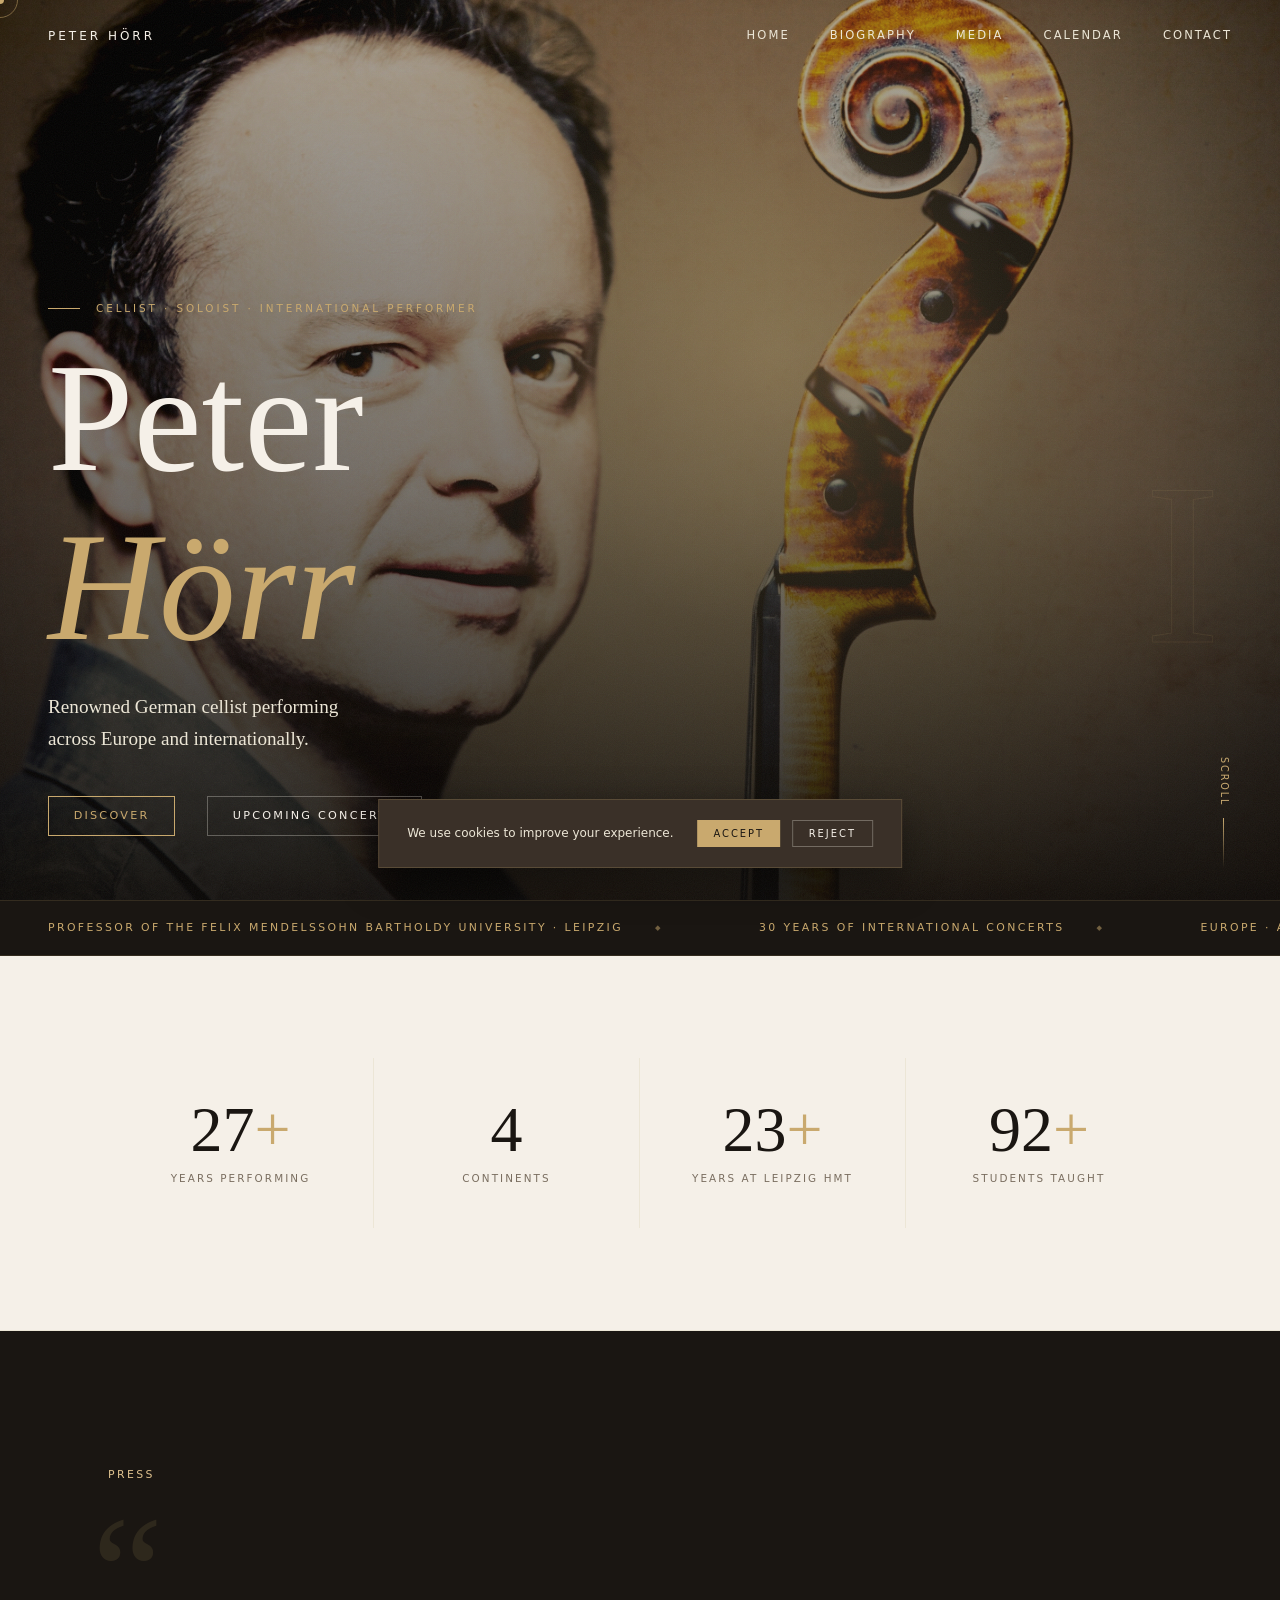
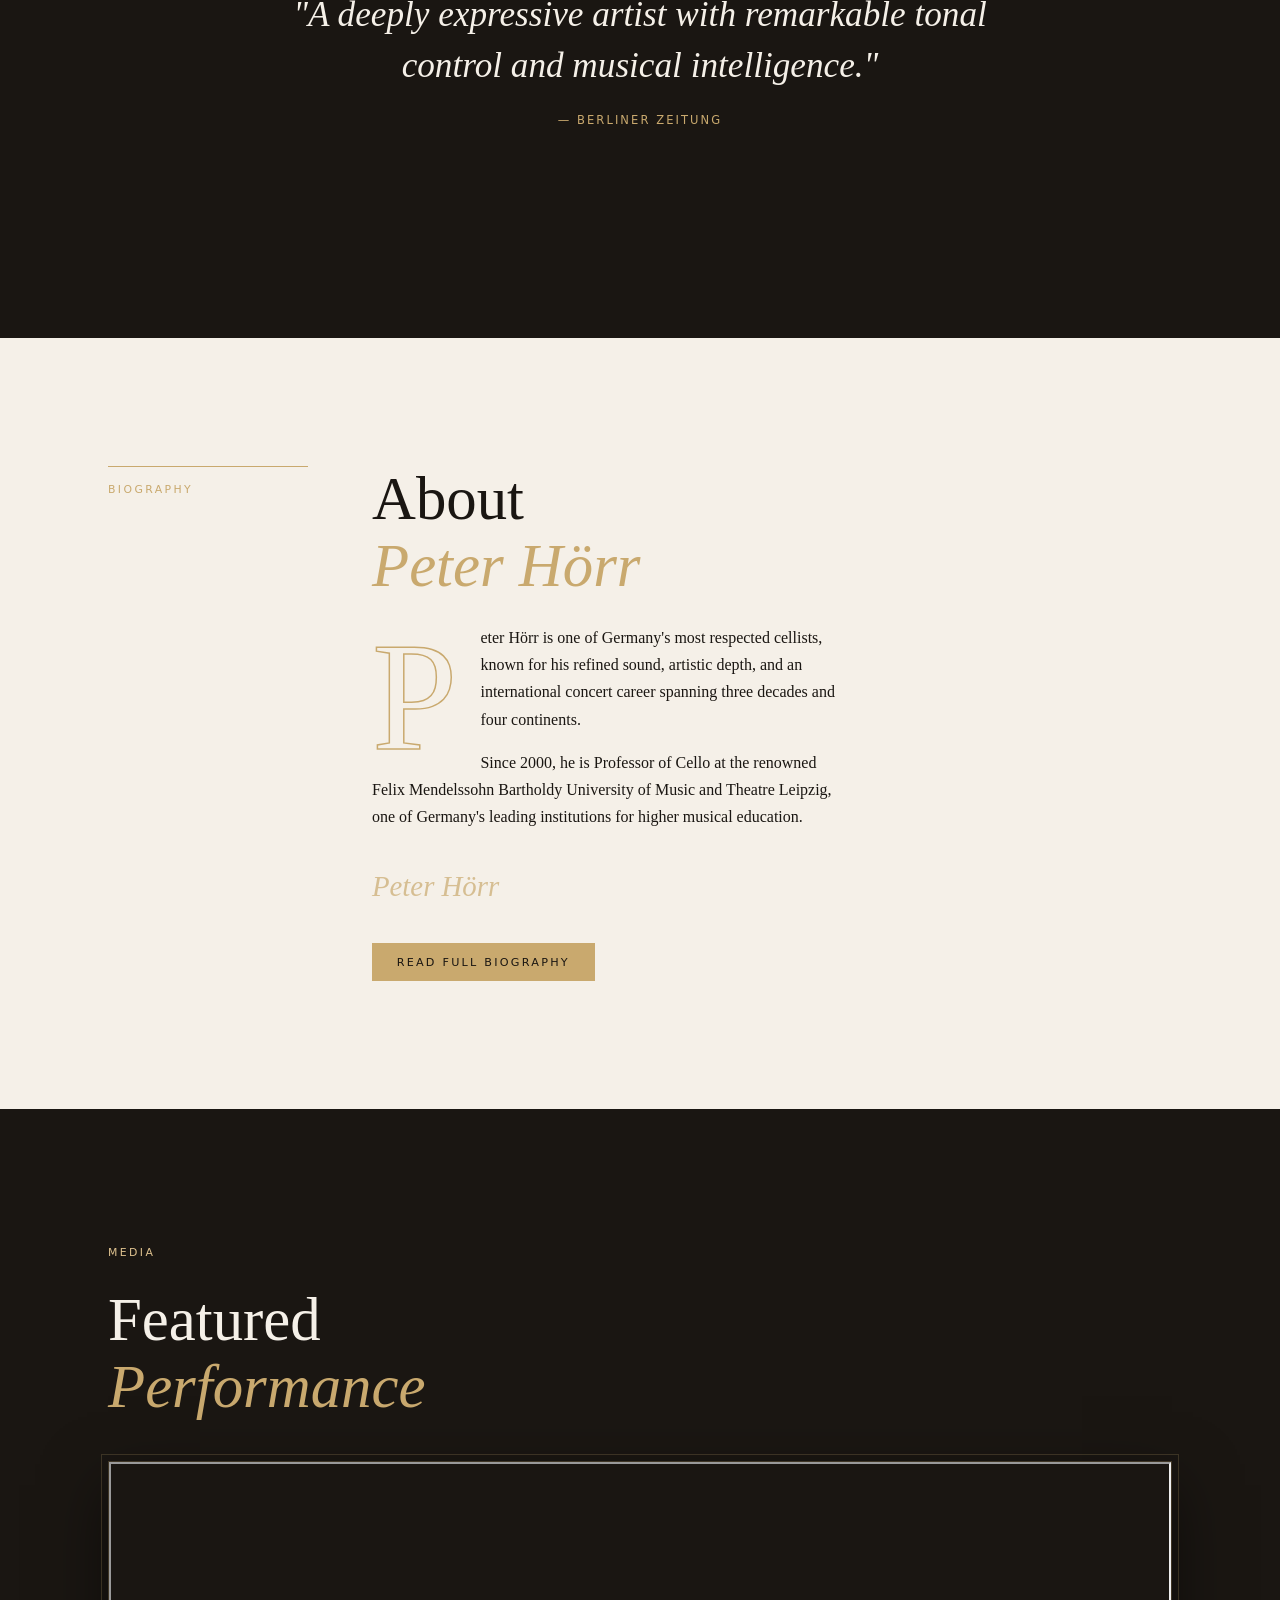
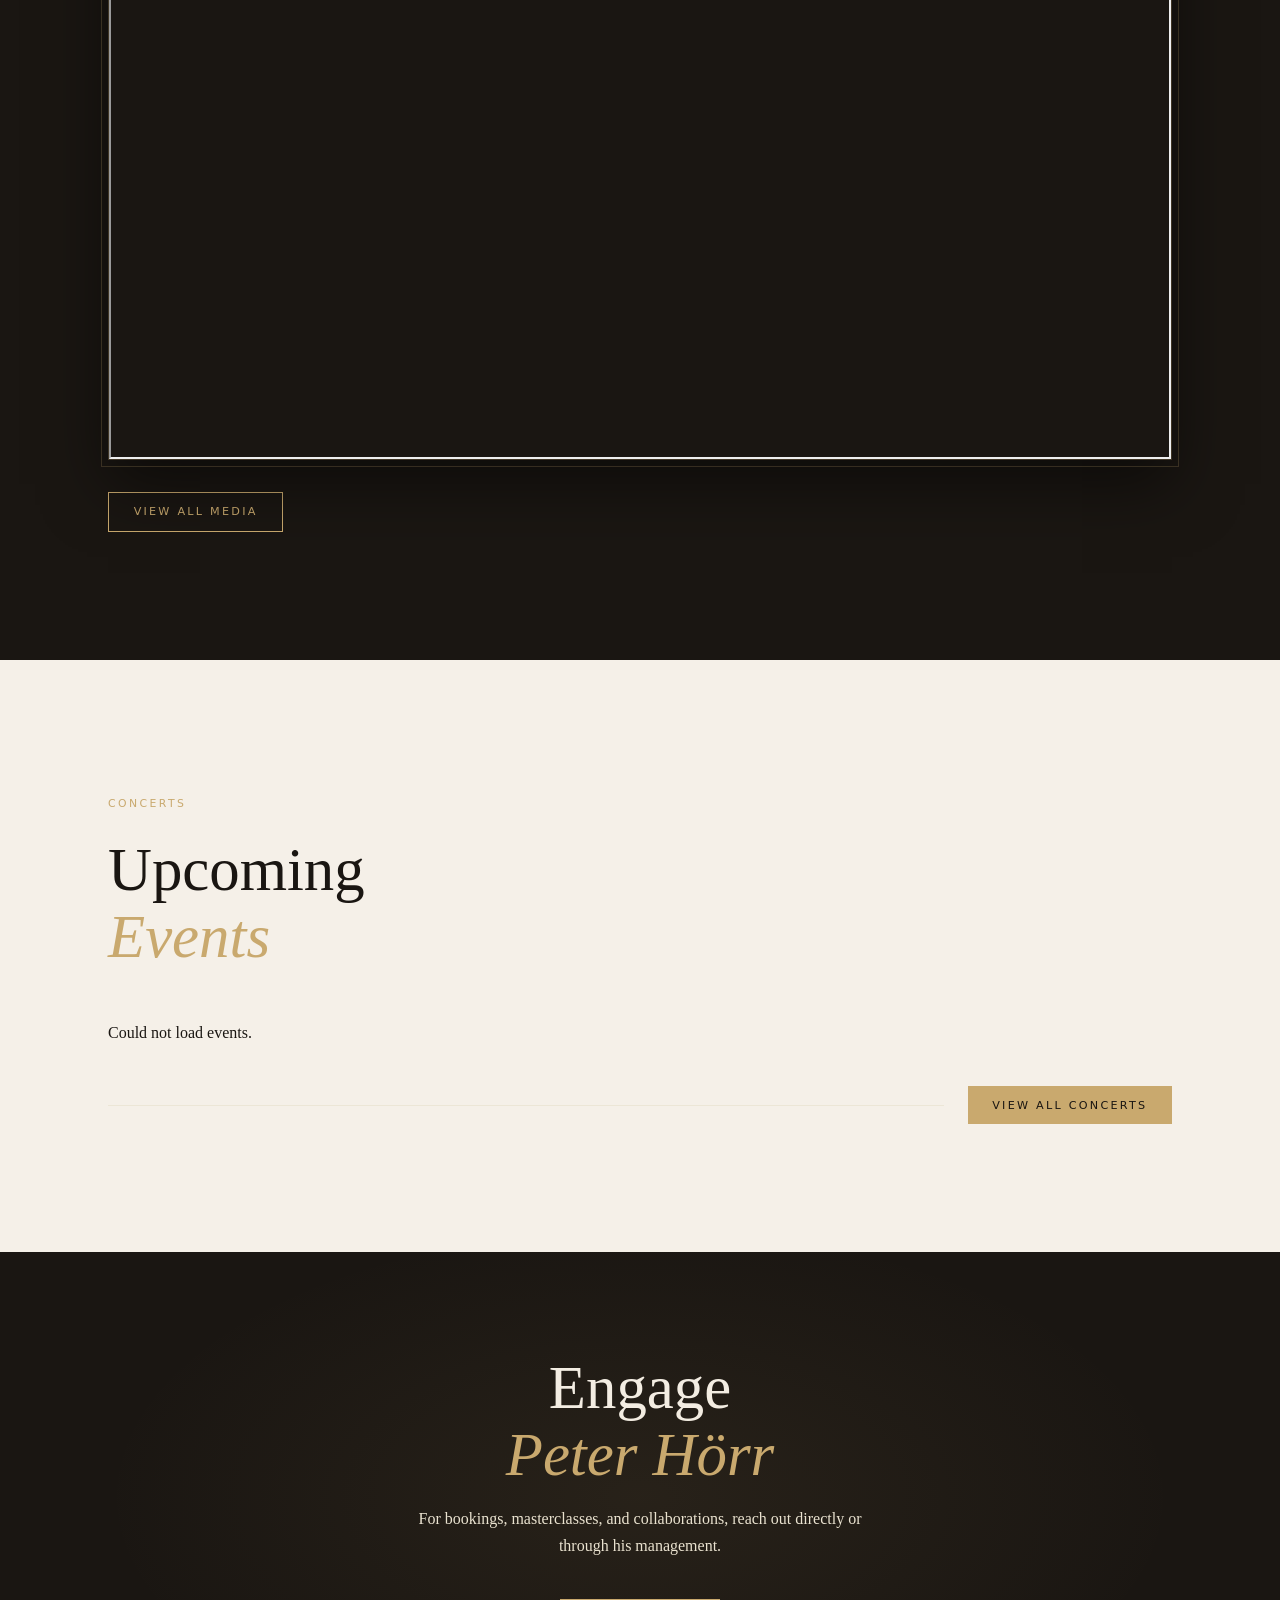
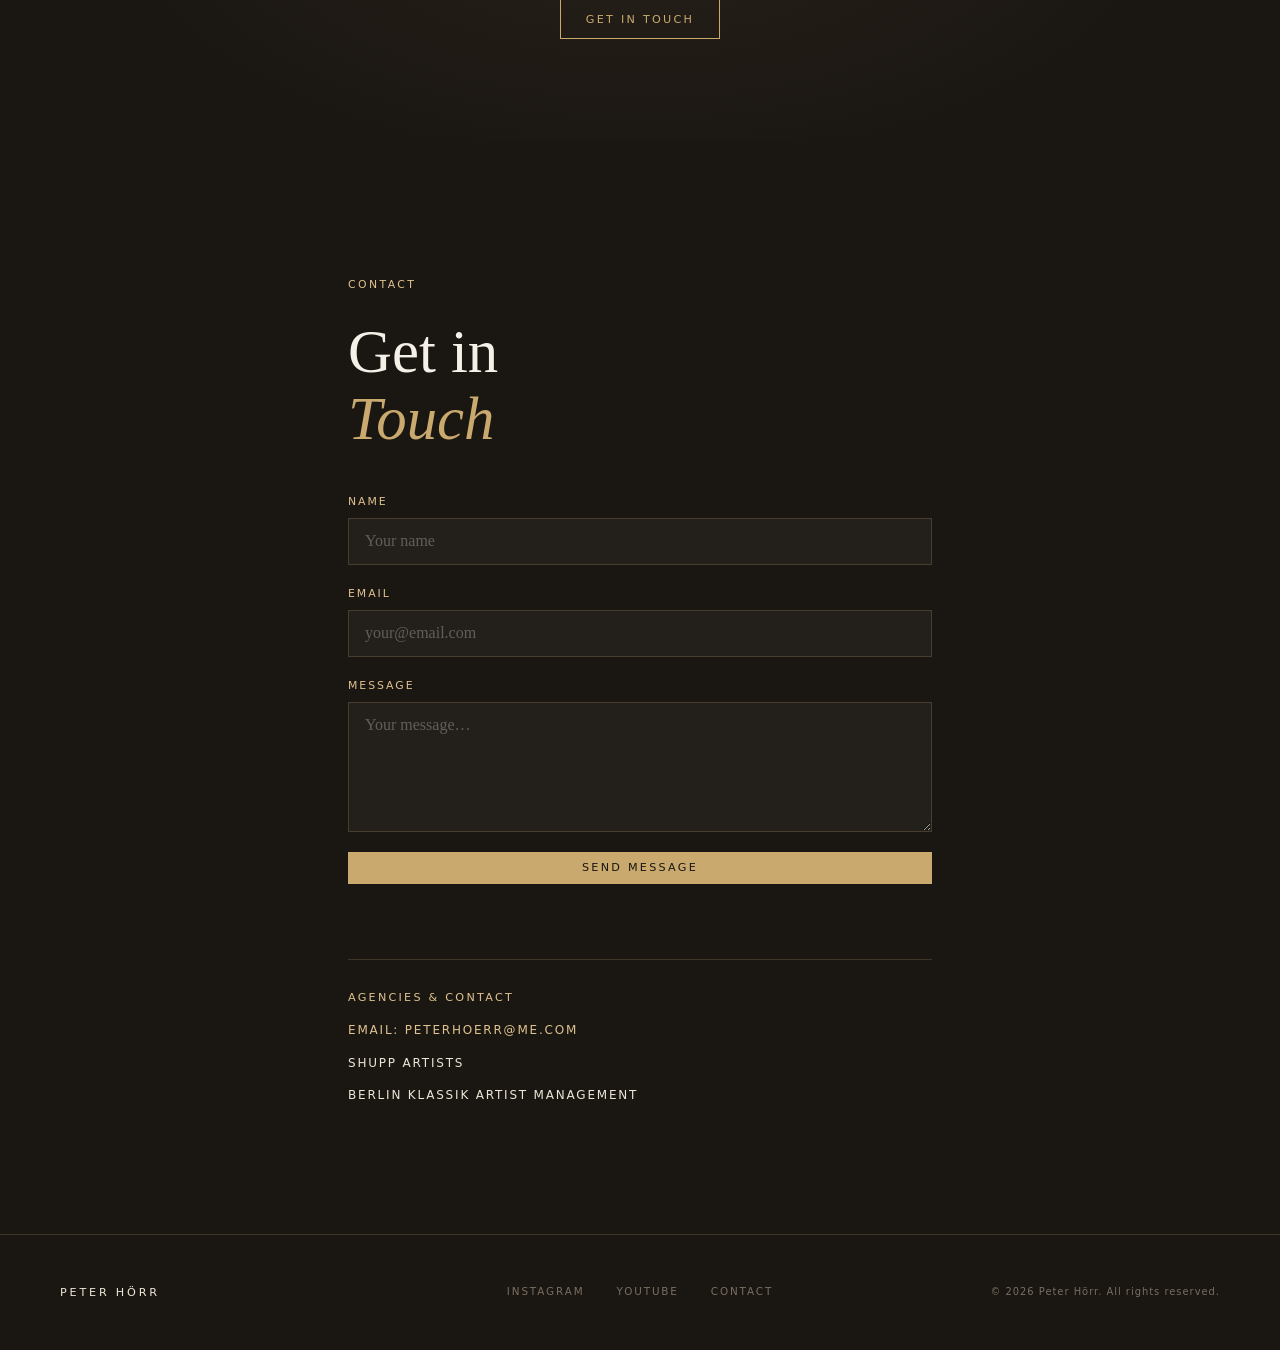
==== commit 24f59883: "Update hero background image in index.html" ====
--- a/index.html
+++ b/index.html
@@ -360,7 +360,7 @@
   <!-- ══════════ HERO ══════════ -->
   <section class="hero" id="home">
     <div class="hero-bg" id="heroBg">
-      <img src="hero-bg.png" alt="Peter Hörr performing" />
+      <img src="large_peterhoerr_copyright_josepmolina_net__2.jpg" alt="Peter Hörr performing" />
     </div>
 
     <!-- Cinematic overlays -->
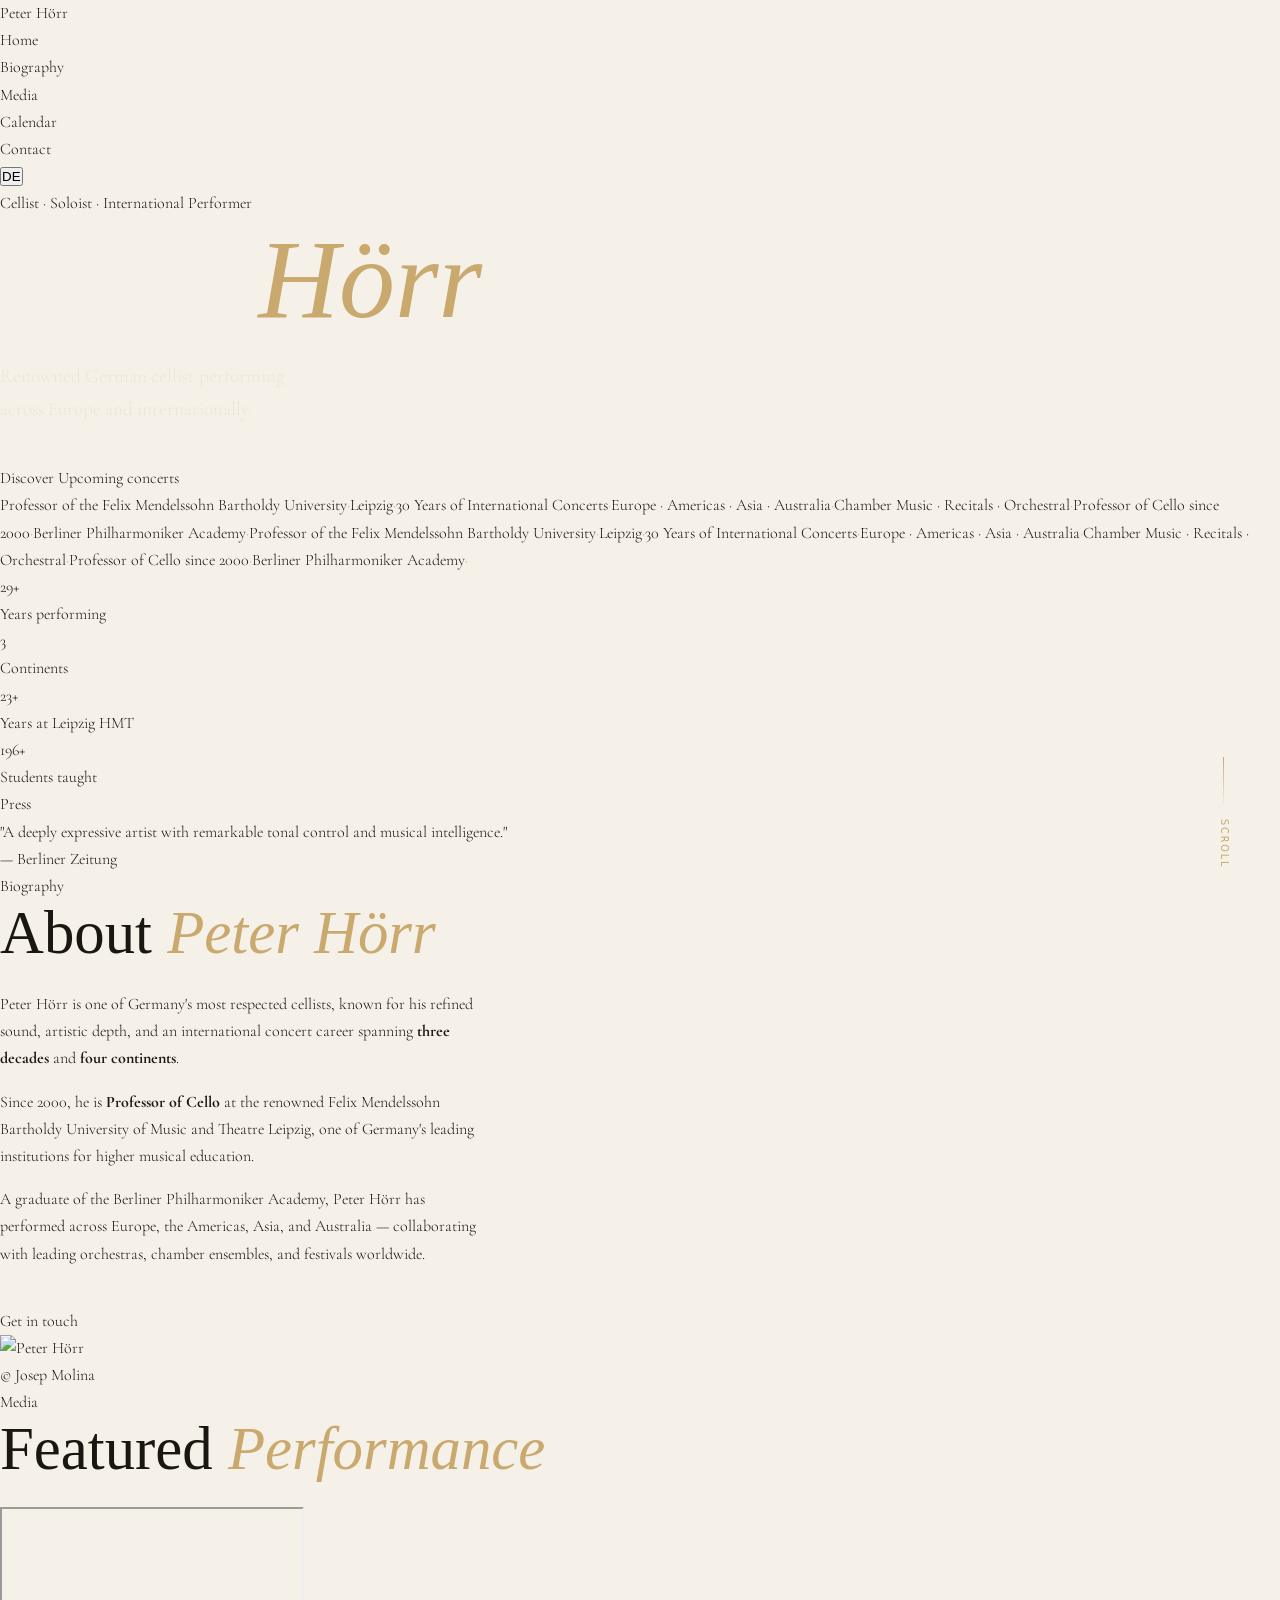
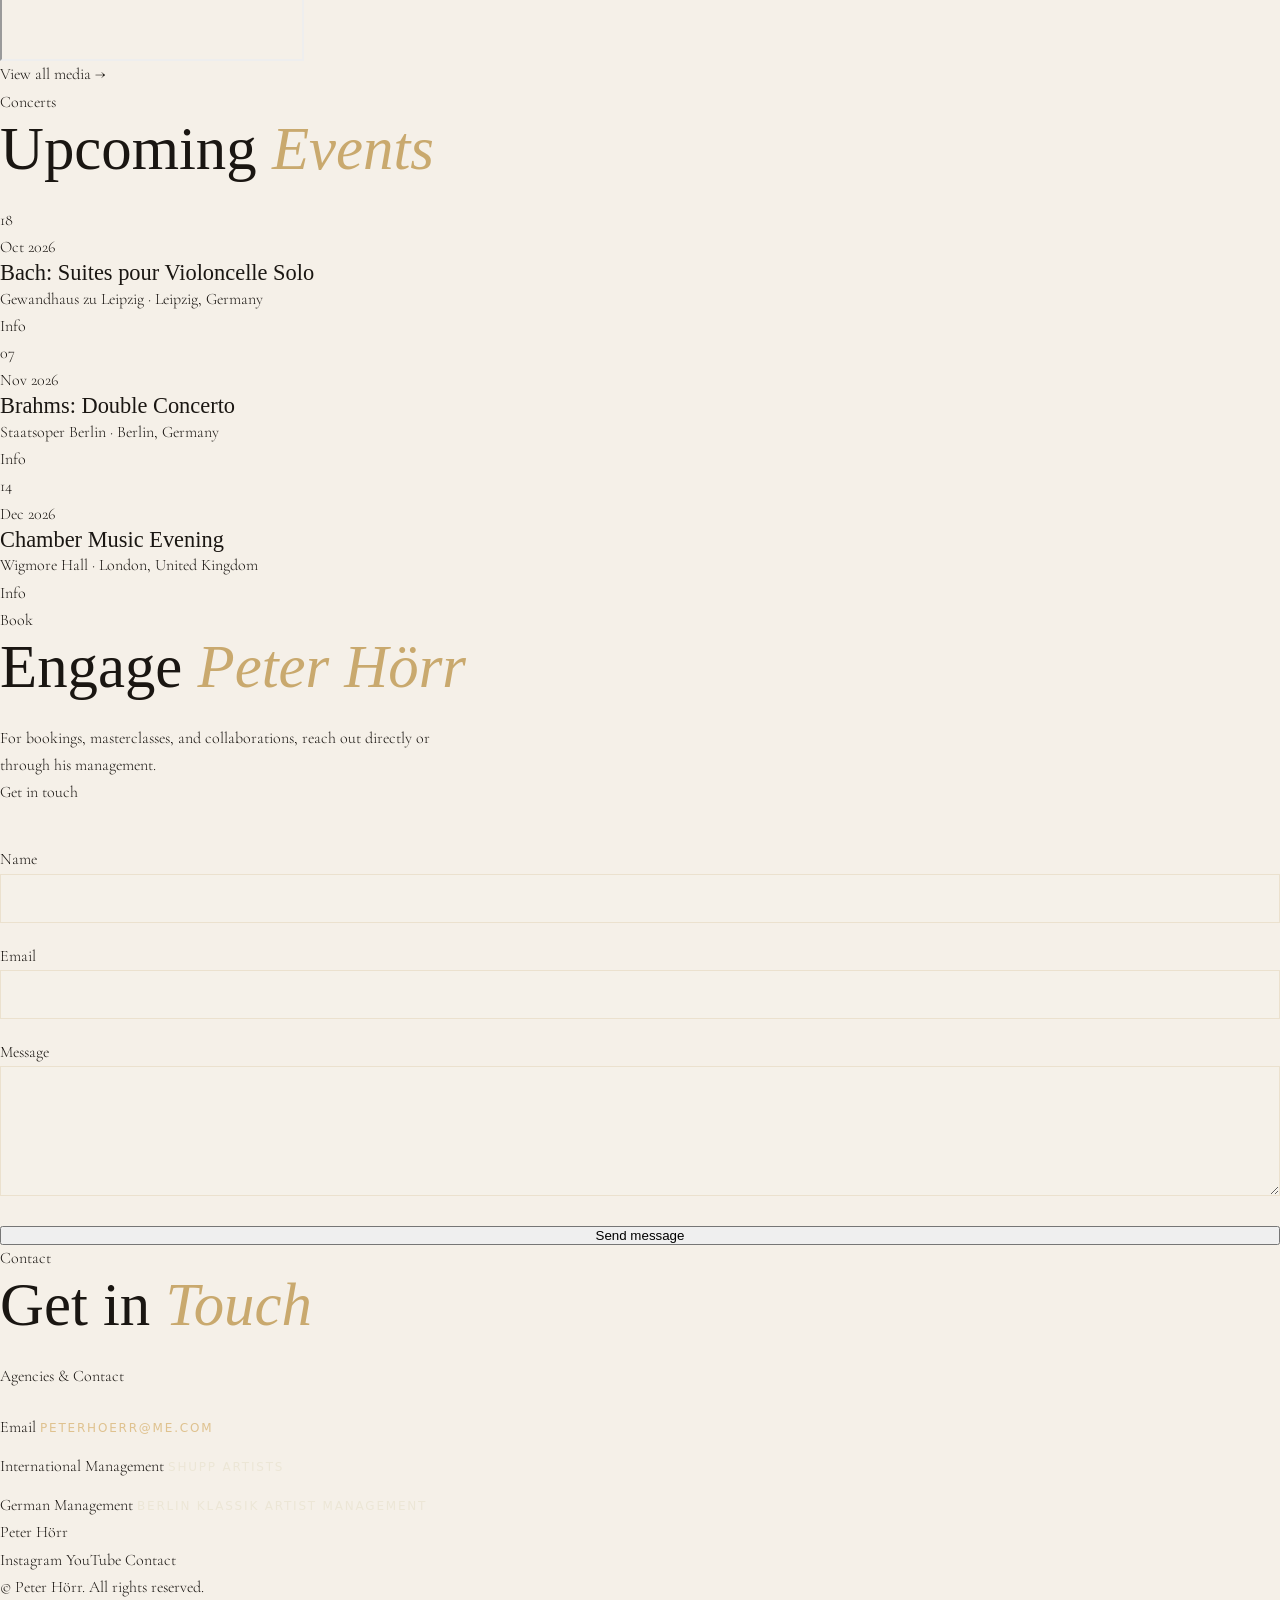
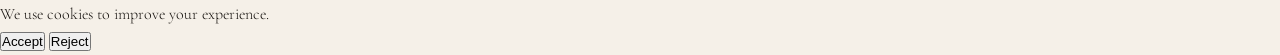
==== commit 860d3edf: "Update print statement from 'Hello' to 'Goodbye'" ====
--- a/index.html
+++ b/index.html
@@ -1,734 +1,461 @@
 <!DOCTYPE html>
 <html lang="en">
 <head>
-  <meta charset="UTF-8" />
-  <meta name="viewport" content="width=device-width, initial-scale=1.0" />
-  <meta name="description" content="Peter Hörr — Renowned German cellist performing across Europe and internationally." />
-  <title>Peter Hörr — Cellist</title>
-  <link rel="preconnect" href="https://fonts.googleapis.com" />
-  <link rel="preconnect" href="https://fonts.gstatic.com" crossorigin />
-  <link href="https://fonts.googleapis.com/css2?family=Bodoni+Moda:ital,wght@0,400;0,500;1,400;1,500&family=Crimson+Pro:ital,wght@0,300;0,400;1,300;1,400&family=Raleway:wght@300;400;500;600&display=swap" rel="stylesheet" />
-  <link rel="stylesheet" href="style.css" />
-
-  <style>h
-    /* ══════════════════════════════════════════
-       COLOUR OVERRIDE — subtle shift from default
-       Florian: warm cream + amber gold + brown ink
-       Peter  : cool cream + bronze gold + blue-ink
-    ══════════════════════════════════════════ */
-    :root {
-      --cream:      #f1f0ed;   /* cooler, less yellow      */
-      --cream-dim:  #e4e1da;   /* cooler grey-linen        */
-      --ink:        #161719;   /* near-black w/ blue tint  */
-      --ink-mid:    #2e2f36;   /* cool charcoal            */
-      --ink-soft:   #6e6e7a;   /* blue-grey mid tone       */
-      --gold:       #b8966a;   /* darker bronze vs amber   */
-      --gold-light: #cead82;   /* muted champagne          */
-
-      --font-display: 'Bodoni Moda', Georgia, serif;
-      --font-body:    'Crimson Pro', Georgia, serif;
-      --font-ui:      'Raleway', system-ui, sans-serif;
-    }
-
-    /* ══════════════════════════════════════════
-       LUXURY LAYER — supplements style.css
-    ══════════════════════════════════════════ */
-
-    /* Custom cursor */
-    * { cursor: none !important; }
-    .cursor-dot {
-      position: fixed; z-index: 9999; pointer-events: none;
-      width: 8px; height: 8px; border-radius: 50%;
-      background: var(--gold);
-      transform: translate(-50%, -50%);
-      transition: transform 0.1s, opacity 0.3s, width 0.3s, height 0.3s, background 0.3s;
-      mix-blend-mode: normal;
-    }
-    .cursor-ring {
-      position: fixed; z-index: 9998; pointer-events: none;
-      width: 36px; height: 36px; border-radius: 50%;
-      border: 1px solid rgba(201,169,110,0.5);
-      transform: translate(-50%, -50%);
-      transition: transform 0.18s cubic-bezier(0.22,1,0.36,1),
-                  width 0.35s, height 0.35s, opacity 0.3s, border-color 0.3s;
-    }
-    body:has(a:hover) .cursor-dot,
-    body:has(button:hover) .cursor-dot { width: 12px; height: 12px; background: var(--gold-light); }
-    body:has(a:hover) .cursor-ring,
-    body:has(button:hover) .cursor-ring { width: 56px; height: 56px; border-color: var(--gold); }
-    @media (hover: none) { .cursor-dot, .cursor-ring { display: none; } * { cursor: auto !important; } }
-
-    /* ── HERO enhancements ── */
-    .hero { min-height: 100vh; min-height: 100svh; }
-
-    /* Spotlight that follows cursor */
-    .hero-spotlight {
-      position: absolute; inset: 0; z-index: 1; pointer-events: none;
-      background: radial-gradient(circle 380px at var(--mx, 60%) var(--my, 40%),
-        rgba(201,169,110,0.18) 0%, transparent 70%);
-      transition: background 0.08s linear;
-    }
-
-    /* Animated gold line left */
-    .hero::before {
-      content: '';
-      position: absolute;
-      inset-inline-start: var(--gutter);
-      inset-block-start: 30%;
-      width: 1px;
-      height: 0;
-      background: linear-gradient(to bottom, transparent, var(--gold), transparent);
-      animation: lineGrow 1.4s 0.8s var(--ease) forwards;
-    }
-    @keyframes lineGrow { to { height: 40%; } }
-
-    /* Roman numeral watermark */
-    .hero-roman {
-      position: absolute;
-      inset-inline-end: 5vw;
-      inset-block-start: 50%;
-      transform: translateY(-50%);
-      font-family: var(--font-display);
-      font-size: clamp(8rem, 18vw, 22rem);
-      font-weight: 400;
-      color: transparent;
-      -webkit-text-stroke: 1px rgba(201,169,110,0.10);
-      letter-spacing: -0.02em;
-      line-height: 1;
-      pointer-events: none;
-      z-index: 1;
-      user-select: none;
-      animation: fadeUp 1.4s 0.5s var(--ease) forwards;
-      opacity: 0;
-    }
-
-    /* Hero content — character stagger */
-    .hero-content {
-      position: relative; z-index: 3;
-      max-width: 760px;
-    }
-    .hero-kicker {
-      opacity: 0;
-      animation: fadeUp 0.9s 0.2s var(--ease) forwards;
-      display: flex; align-items: center; gap: 1rem;
-    }
-    .hero-kicker::before {
-      content: '';
-      display: inline-block;
-      width: 32px; height: 1px;
-      background: var(--gold);
-      flex-shrink: 0;
-    }
-    .hero-title {
-      opacity: 0;
-      animation: fadeUp 1s 0.45s var(--ease) forwards;
-      font-size: clamp(5rem, 12vw, 10rem);
-    }
-    .hero-sub {
-      opacity: 0;
-      animation: fadeUp 0.9s 0.65s var(--ease) forwards;
-    }
-    .hero-cta {
-      opacity: 0;
-      animation: fadeUp 0.9s 0.85s var(--ease) forwards;
-      display: flex; align-items: center; gap: 2rem; flex-wrap: wrap;
-      margin-top: 2.5rem;
-    }
-
-    /* Scroll indicator */
-    .hero-scroll { opacity: 0; animation: fadeUp 1s 1.1s var(--ease) forwards; }
-
-    /* ── MARQUEE ── */
-    .marquee-section {
-      overflow: hidden;
-      background: var(--ink);
-      border-top: 1px solid rgba(201,169,110,0.15);
-      border-bottom: 1px solid rgba(201,169,110,0.15);
-      padding: 1.1rem 0;
-    }
-    .marquee-track {
-      display: flex; width: max-content;
-      animation: marqueeScroll 28s linear infinite;
-    }
-    .marquee-track:hover { animation-play-state: paused; }
-    .marquee-item {
-      display: flex; align-items: center; gap: 2rem;
-      padding-inline: 3rem;
-      font-family: var(--font-ui);
-      font-size: 0.68rem;
-      font-weight: 400;
-      letter-spacing: 0.22em;
-      text-transform: uppercase;
-      color: var(--gold);
-      white-space: nowrap;
-    }
-    .marquee-item::after {
-      content: '◆';
-      font-size: 0.45rem;
-      opacity: 0.5;
-    }
-    @keyframes marqueeScroll {
-      from { transform: translateX(0); }
-      to   { transform: translateX(-50%); }
-    }
-
-    /* ── STATS ── */
-    .stats-section {
-      background: var(--cream);
-      padding-block: clamp(4rem, 8vw, 7rem);
-      border-bottom: 1px solid var(--cream-dim);
-    }
-    .stats-grid {
-      display: grid;
-      grid-template-columns: repeat(4, 1fr);
-      gap: 0;
-    }
-    @media (max-width: 700px) { .stats-grid { grid-template-columns: repeat(2, 1fr); } }
-
-    .stat-item {
-      padding: 2.5rem clamp(1rem, 3vw, 2.5rem);
-      border-right: 1px solid var(--cream-dim);
-      text-align: center;
-      opacity: 0;
-      transform: translateY(20px);
-      transition: opacity 0.7s var(--ease), transform 0.7s var(--ease);
-    }
-    .stat-item:last-child { border-right: none; }
-    .stat-item.is-visible { opacity: 1; transform: none; }
-
-    .stat-number {
-      font-family: var(--font-display);
-      font-size: clamp(2.8rem, 5vw, 4.2rem);
-      font-weight: 400;
-      color: var(--ink);
-      line-height: 1;
-      display: block;
-    }
-    .stat-number em { color: var(--gold); font-style: normal; }
-    .stat-label {
-      display: block;
-      margin-top: 0.5rem;
-      font-family: var(--font-ui);
-      font-size: 0.65rem;
-      font-weight: 500;
-      letter-spacing: 0.2em;
-      text-transform: uppercase;
-      color: var(--ink-soft);
-    }
-
-    /* ── BIO enhancements ── */
-    .bio-initial {
-      font-family: var(--font-display);
-      font-size: clamp(6rem, 12vw, 10rem);
-      font-weight: 400;
-      line-height: 0.85;
-      color: transparent;
-      -webkit-text-stroke: 1.5px var(--gold);
-      float: left;
-      margin-right: 0.15em;
-      margin-top: 0.05em;
-    }
-    .bio-signature {
-      display: block;
-      margin-top: 2rem;
-      font-family: var(--font-display);
-      font-style: italic;
-      font-size: 1.8rem;
-      color: var(--gold);
-      opacity: 0.7;
-    }
-
-    /* ── QUOTE enhancements ── */
-    .quote-wrap {
-      position: relative;
-      padding: 3rem 0;
-    }
-    .quote-wrap::before {
-      content: '\201C';
-      position: absolute;
-      top: -1rem; left: -1rem;
-      font-family: var(--font-display);
-      font-size: 10rem;
-      line-height: 1;
-      color: rgba(201,169,110,0.12);
-      pointer-events: none;
-    }
-    .quote p { font-size: clamp(1.4rem, 3.2vw, 2.2rem); }
-
-    /* ── MEDIA ── */
-    .video-wrapper {
-      margin-top: 2.5rem;
-      position: relative;
-    }
-    .video-wrapper::after {
-      content: '';
-      position: absolute;
-      inset: -8px;
-      border: 1px solid rgba(201,169,110,0.2);
-      pointer-events: none;
-    }
-
-    /* ── CALENDAR enhancements ── */
-    .event-card {
-      position: relative;
-      padding-left: 1.5rem;
-      transition: padding-left 0.3s var(--ease);
-    }
-    .event-card::before {
-      content: '';
-      position: absolute;
-      left: 0; top: 0; bottom: 0;
-      width: 2px;
-      background: transparent;
-      transition: background 0.3s;
-    }
-    .event-card:hover::before { background: var(--gold); }
-    .event-card:hover { padding-left: 2rem; }
-
-    /* ── CTA band ── */
-    .cta-band {
-      background: var(--ink);
-      padding: clamp(4rem, 8vw, 7rem) var(--gutter);
-      text-align: center;
-      position: relative;
-      overflow: hidden;
-    }
-    .cta-band::before {
-      content: '';
-      position: absolute; inset: 0;
-      background: radial-gradient(ellipse 60% 80% at 50% 50%,
-        rgba(201,169,110,0.08) 0%, transparent 70%);
-      pointer-events: none;
-    }
-    .cta-band h2 { color: var(--cream); margin-bottom: 1rem; }
-    .cta-band p  { color: var(--cream-dim); margin-inline: auto; margin-bottom: 2.5rem; }
-    .cta-band .btn { position: relative; z-index: 1; }
-
-    /* View all button */
-    .events-footer {
-      margin-top: 2.5rem;
-      display: flex;
-      align-items: center;
-      gap: 1.5rem;
-    }
-    .events-footer::before {
-      content: '';
-      flex: 1;
-      height: 1px;
-      background: var(--cream-dim);
-    }
-
-    /* Delay helpers */
-    .stat-item:nth-child(1) { transition-delay: 0.0s; }
-    .stat-item:nth-child(2) { transition-delay: 0.1s; }
-    .stat-item:nth-child(3) { transition-delay: 0.2s; }
-    .stat-item:nth-child(4) { transition-delay: 0.3s; }
-
-    /* Page fade-in */
-    body { opacity: 0; animation: pageFade 0.6s 0.1s ease forwards; }
-    @keyframes pageFade { to { opacity: 1; } }
-
-    @media (prefers-reduced-motion: reduce) {
-      body { opacity: 1; animation: none; }
-      .hero::before { height: 40%; animation: none; }
-      .hero-roman, .hero-kicker, .hero-title, .hero-sub,
-      .hero-cta, .hero-scroll { opacity: 1; animation: none; }
-    }
-  </style>
+<meta charset="UTF-8">
+<meta name="viewport" content="width=device-width, initial-scale=1.0">
+<meta name="description" content="Peter Hörr — Renowned German cellist performing across Europe and internationally.">
+<title>Peter Hörr — Cellist</title>
+<link rel="preconnect" href="https://fonts.googleapis.com">
+<link rel="preconnect" href="https://fonts.gstatic.com" crossorigin>
+<link href="https://fonts.googleapis.com/css2?family=Cormorant+Garamond:ital,wght@0,300;0,400;1,300;1,400&family=Inter:wght@300;400;500&display=swap" rel="stylesheet">
+<link rel="stylesheet" href="style.css">
 </head>
 <body>
 
-  <!-- Custom cursor -->
-  <div class="cursor-dot"  id="cursorDot"></div>
-  <div class="cursor-ring" id="cursorRing"></div>
-
-  <!-- ══════════ HEADER ══════════ -->
-  <header class="header" id="header">
-    <a class="logo" href="index.html">PETER HÖRR</a>
-    <button class="menu-toggle" id="menuBtn" aria-label="Toggle navigation" aria-expanded="false">
-      <span></span><span></span><span></span>
-    </button>
-    <nav class="nav" id="nav">
-      <a href="#home">Home</a>
-      <a href="#bio">Biography</a>
-      <a href="#media">Media</a>
-      <a href="#calendar">Calendar</a>
-      <a href="#contact">Contact</a>
-    </nav>
-  </header>
-
-  <!-- ══════════ HERO ══════════ -->
-  <section class="hero" id="home">
-    <div class="hero-bg" id="heroBg">
-      <img src="large_peterhoerr_copyright_josepmolina_net__2.jpg" alt="Peter Hörr performing" />
-    </div>
-
-    <!-- Cinematic overlays -->
-    <div class="hero-spotlight" id="heroSpotlight"></div>
-  
-
-    <!-- Watermark -->
-    <span class="hero-roman" aria-hidden="true">I</span>
-
-    <div class="hero-content">
-      <span class="hero-kicker">Cellist · Soloist · International Performer</span>
-      <h1 class="hero-title">Peter<br /><em>Hörr</em></h1>
-      <p class="hero-sub">Renowned German cellist performing<br />across Europe and internationally.</p>
-      <div class="hero-cta">
-        <a class="btn btn--outline" href="bio.html">Discover</a>
-        <a class="btn btn--ghost" href="#calendar">Upcoming concerts</a>
+<!-- CURSOR -->
+<div class="cur-ring" id="curRing"></div>
+<div class="cur-dot"  id="curDot"></div>
+
+<!-- NAV -->
+<nav>
+  <a class="nav-logo" href="index.html"><span>P</span>eter H<span>ö</span>rr</a>
+  <ul class="nav-links">
+    <li><a href="#"        data-i18n="nav_home">Home</a></li>
+    <li><a href="#bio"     data-i18n="nav_bio">Biography</a></li>
+    <li><a href="media.html" data-i18n="nav_media">Media</a></li>
+    <li><a href="#calendar" data-i18n="nav_cal">Calendar</a></li>
+    <li><a href="#contact"  data-i18n="nav_contact">Contact</a></li>
+  </ul>
+  <button class="lang-btn" id="langBtn">DE</button>
+</nav>
+
+<!-- HERO -->
+<section id="hero">
+  <div class="hero-img" id="heroImg"></div>
+  <div class="hero-content" id="heroContent">
+    <p class="hero-label" data-i18n="hero_lbl">Cellist · Soloist · International Performer</p>
+    <h1 class="hero-title">Peter <em>Hörr</em></h1>
+    <p class="hero-sub" data-i18n="hero_sub">Renowned German cellist performing<br>across Europe and internationally.</p>
+    <div class="hero-btns">
+      <a href="#bio"      class="btn-primary"  data-i18n="hero_cta1">Discover</a>
+      <a href="#calendar" class="btn-outline"   data-i18n="hero_cta2">Upcoming concerts</a>
+    </div>
+  </div>
+  <div class="hero-scroll">
+    <div class="hero-scroll-line"></div>
+    <span data-i18n="scroll">Scroll</span>
+  </div>
+</section>
+
+<!-- TICKER -->
+<div class="ticker" aria-hidden="true">
+  <div class="ticker-track" id="tickerTrack"></div>
+</div>
+
+<!-- STATS -->
+<section id="stats">
+  <div class="stats-inner">
+    <div class="stat-box reveal">
+      <div class="stat-num"><span class="count" data-target="30">0</span><span class="stat-plus">+</span></div>
+      <div class="stat-lbl" data-i18n="st1">Years performing</div>
+    </div>
+    <div class="stat-box reveal">
+      <div class="stat-num"><span class="count" data-target="4">0</span></div>
+      <div class="stat-lbl" data-i18n="st2">Continents</div>
+    </div>
+    <div class="stat-box reveal">
+      <div class="stat-num"><span class="count" data-target="24">0</span><span class="stat-plus">+</span></div>
+      <div class="stat-lbl" data-i18n="st3">Years at Leipzig HMT</div>
+    </div>
+    <div class="stat-box reveal">
+      <div class="stat-num"><span class="count" data-target="200">0</span><span class="stat-plus">+</span></div>
+      <div class="stat-lbl" data-i18n="st4">Students taught</div>
+    </div>
+  </div>
+</section>
+
+<!-- PRESS QUOTE -->
+<section id="press">
+  <div class="press-inner">
+    <p class="press-lbl reveal" data-i18n="press_lbl">Press</p>
+    <blockquote class="press-q reveal" data-i18n="press_q">
+      "A deeply expressive artist with remarkable tonal control and musical intelligence."
+    </blockquote>
+    <p class="press-src reveal">— <span>Berliner Zeitung</span></p>
+  </div>
+</section>
+
+<!-- BIOGRAPHY -->
+<section id="bio">
+  <div class="bio-inner">
+    <div class="bio-text">
+      <div class="reveal">
+        <p class="s-lbl" data-i18n="bio_lbl">Biography</p>
+        <h2 class="s-ttl">About <em>Peter Hörr</em></h2>
+        <div class="s-div"></div>
       </div>
-    </div>
-
-    <div class="hero-scroll">
-      <span>Scroll</span>
-      <div class="hero-scroll-line"></div>
-    </div>
-  </section>
-
-  <!-- ══════════ MARQUEE ══════════ -->
-  <div class="marquee-section" aria-hidden="true">
-    <div class="marquee-track">
-      <!-- duplicated for seamless loop -->
-      
-      <span class="marquee-item">Professor of the Felix Mendelssohn Bartholdy University · Leipzig</span>
-      <span class="marquee-item">30 Years of International Concerts</span>
-      <span class="marquee-item">Europe · Americas · Asia · Australia</span>
-      <span class="marquee-item">Chamber Music · Recitals · Orchestral</span>
-      <span class="marquee-item">Professor of Cello since 2000</span>
-      <span class="marquee-item">Berliner Philharmoniker Academy</span>
-      <span class="marquee-item">Felix Mendelssohn Bartholdy University · Leipzig</span>
-      <span class="marquee-item">30 Years of International Concerts</span>
-      <span class="marquee-item">Europe · Americas · Asia · Australia</span>
-      <span class="marquee-item">Chamber Music · Recitals · Orchestral</span>
-      <span class="marquee-item">Professor of Cello since 2000</span>
-    </div>
-  </div>
-
-  <!-- ══════════ STATS ══════════ -->
-  <section class="stats-section">
-    <div class="container">
-      <div class="stats-grid">
-        <div class="stat-item">
-          <span class="stat-number"><span class="count" data-target="30">0</span><em>+</em></span>
-          <span class="stat-label">Years performing</span>
-        </div>
-        <div class="stat-item">
-          <span class="stat-number"><span class="count" data-target="4">0</span></span>
-          <span class="stat-label">Continents</span>
-        </div>
-        <div class="stat-item">
-          <span class="stat-number"><span class="count" data-target="25">0</span><em>+</em></span>
-          <span class="stat-label">Years at Leipzig HMT</span>
-        </div>
-        <div class="stat-item">
-          <span class="stat-number"><span class="count" data-target="100">0</span><em>+</em></span>
-          <span class="stat-label">Students taught</span>
-        </div>
+      <p class="reveal" data-i18n="bio_p1">
+        Peter Hörr is one of Germany's most respected cellists, known for his refined sound, artistic depth, and an international concert career spanning <strong>three decades</strong> and <strong>four continents</strong>.
+      </p>
+      <p class="reveal" data-i18n="bio_p2">
+        Since 2000, he is <strong>Professor of Cello</strong> at the renowned Felix Mendelssohn Bartholdy University of Music and Theatre Leipzig, one of Germany's leading institutions for higher musical education.
+      </p>
+      <p class="reveal" data-i18n="bio_p3">
+        A graduate of the Berliner Philharmoniker Academy, Peter Hörr has performed across Europe, the Americas, Asia, and Australia — collaborating with leading orchestras, chamber ensembles, and festivals worldwide.
+      </p>
+      <div class="reveal" style="margin-top:2.5rem">
+        <a href="#contact" class="btn-outline" data-i18n="bio_cta">Get in touch</a>
       </div>
     </div>
-  </section>
-
-  <!-- ══════════ PRESS ══════════ -->
-  <section class="section section--dark" id="press">
-    <div class="container">
-      <span class="label">Press</span>
-      <div class="quote-wrap">
-        <blockquote class="quote">
-          <p>"A deeply expressive artist with remarkable tonal control and musical intelligence."</p>
-          <footer>— <cite>Berliner Zeitung</cite></footer>
-        </blockquote>
+    <div class="bio-img-wrap reveal" id="bioImg">
+      <img src="https://peterhoerr.martinsolerflute.workers.dev/large_peterhoerr_copyright_josepmolina_net__2.jpg"
+           alt="Peter Hörr" loading="lazy">
+      <div class="bio-img-cap">© Josep Molina</div>
+    </div>
+  </div>
+</section>
+
+<!-- MEDIA -->
+<section id="media">
+  <div class="media-inner">
+    <div class="reveal">
+      <p class="s-lbl" data-i18n="med_lbl">Media</p>
+      <h2 class="s-ttl">Featured <em>Performance</em></h2>
+      <div class="s-div"></div>
+    </div>
+    <div class="video-featured reveal">
+      <iframe src="https://www.youtube.com/embed/DYi81hoUhnk?start=126"
+              title="Peter Hörr — Featured Performance"
+              allow="accelerometer; autoplay; clipboard-write; encrypted-media; gyroscope; picture-in-picture"
+              allowfullscreen></iframe>
+    </div>
+    <a href="media.html" class="media-link reveal">
+      <span data-i18n="med_cta">View all media</span> →
+    </a>
+  </div>
+</section>
+
+<!-- CALENDAR -->
+<section id="calendar">
+  <div class="calendar-inner">
+    <div class="reveal">
+      <p class="s-lbl" data-i18n="cal_lbl">Concerts</p>
+      <h2 class="s-ttl">Upcoming <em>Events</em></h2>
+      <div class="s-div"></div>
+    </div>
+    <div class="concert-list">
+
+      <div class="concert-item">
+        <div class="concert-date">
+          <div class="c-day">18</div>
+          <div class="c-month" data-i18n="m_oct">Oct 2026</div>
+        </div>
+        <div class="concert-info">
+          <h3 data-i18n="c1_ttl">Bach: Suites pour Violoncelle Solo</h3>
+          <p data-i18n="c1_loc">Gewandhaus zu Leipzig · Leipzig, Germany</p>
+        </div>
+        <a href="#contact" class="concert-btn" data-i18n="c_info">Info</a>
       </div>
-    </div>
-  </section>
-
-  <!-- ══════════ BIO ══════════ -->
-  <section class="section" id="bio">
-    <div class="container container--split">
-      <div class="split-label">
-        <span class="label">Biography</span>
+
+      <div class="concert-item">
+        <div class="concert-date">
+          <div class="c-day">07</div>
+          <div class="c-month" data-i18n="m_nov">Nov 2026</div>
+        </div>
+        <div class="concert-info">
+          <h3 data-i18n="c2_ttl">Brahms: Double Concerto</h3>
+          <p data-i18n="c2_loc">Staatsoper Berlin · Berlin, Germany</p>
+        </div>
+        <a href="#contact" class="concert-btn" data-i18n="c_info">Info</a>
       </div>
-      <div class="split-content">
-        <h2>About<br /><em>Peter Hörr</em></h2>
-        <p><span class="bio-initial" aria-hidden="true">P</span>eter Hörr is one of Germany's most respected cellists, known for his refined sound, artistic depth, and an international concert career spanning three decades and four continents.</p>
-        <p>Since 2000, he is Professor of Cello at the renowned Felix Mendelssohn Bartholdy University of Music and Theatre Leipzig, one of Germany's leading institutions for higher musical education.</p>
-        <span class="bio-signature" aria-hidden="true">Peter Hörr</span>
-        <div style="margin-top:2rem;">
-          <a class="btn btn--primary" href="bio.html">Read full biography</a>
-        </div>
+
+      <div class="concert-item">
+        <div class="concert-date">
+          <div class="c-day">14</div>
+          <div class="c-month" data-i18n="m_dec">Dec 2026</div>
+        </div>
+        <div class="concert-info">
+          <h3 data-i18n="c3_ttl">Chamber Music Evening</h3>
+          <p data-i18n="c3_loc">Wigmore Hall · London, United Kingdom</p>
+        </div>
+        <a href="#contact" class="concert-btn" data-i18n="c_info">Info</a>
       </div>
-    </div>
-  </section>
-
-  <!-- ══════════ MEDIA ══════════ -->
-  <section class="section section--dark" id="media">
-    <div class="container">
-      <span class="label">Media</span>
-      <h2>Featured<br /><em>Performance</em></h2>
-      <div class="video-wrapper">
-        <iframe
-          src="https://www.youtube.com/embed/DYi81hoUhnk?start=126"
-          title="Peter Hörr performance"
-          allow="accelerometer; autoplay; clipboard-write; encrypted-media; gyroscope; picture-in-picture"
-          allowfullscreen loading="lazy">
-        </iframe>
-      </div>
-      <div style="margin-top:2rem;">
-        <a href="media.html" class="btn btn--outline">View all media</a>
-      </div>
-    </div>
-  </section>
-
-  <!-- ══════════ CALENDAR ══════════ -->
-  <section class="section" id="calendar">
-    <div class="container">
-      <span class="label">Concerts</span>
-      <h2>Upcoming<br /><em>Events</em></h2>
-      <div class="events-list" id="events-list"></div>
-      <div class="events-footer">
-        <a href="calendar.html" class="btn btn--primary">View all concerts</a>
-      </div>
-    </div>
-  </section>
-
-  <!-- ══════════ CTA BAND ══════════ -->
-  <section class="cta-band">
-    <div class="container container--narrow">
-      <h2>Engage<br /><em>Peter Hörr</em></h2>
-      <p>For bookings, masterclasses, and collaborations, reach out directly or through his management.</p>
-      <a href="#contact" class="btn btn--outline">Get in touch</a>
-    </div>
-  </section>
-
-  <!-- ══════════ CONTACT ══════════ -->
-  <section class="section section--dark" id="contact">
-    <div class="container container--narrow">
-      <span class="label">Contact</span>
-      <h2>Get in<br /><em>Touch</em></h2>
-      <form class="contact-form" id="contactForm">
-        <div class="form-group">
-          <label for="name">Name</label>
-          <input id="name" type="text" name="name" placeholder="Your name" autocomplete="name" />
-        </div>
-        <div class="form-group">
-          <label for="email">Email</label>
-          <input id="email" type="email" name="email" placeholder="your@email.com" autocomplete="email" />
-        </div>
-        <div class="form-group">
-          <label for="message">Message</label>
-          <textarea id="message" name="message" rows="5" placeholder="Your message…"></textarea>
-        </div>
-        <button class="btn btn--primary btn--full" type="submit">Send message</button>
-        <p class="form-status" id="formStatus"></p>
-      </form>
-      <div class="contact-agencies">
-        <h3 class="contact-subtitle">Agencies & Contact</h3>
-        <div class="agency-list">
-          <a href="mailto:peterhoerr@me.com">Email: peterhoerr@me.com</a>
-          <a href="https://shuppartists.com/" target="_blank" rel="noopener noreferrer">Shupp Artists</a>
-          <a href="https://www.berlinklassikartistmanagement.com/" target="_blank" rel="noopener noreferrer">Berlin Klassik Artist Management</a>
-        </div>
-      </div>
-    </div>
-  </section>
-
-  <!-- ══════════ FOOTER ══════════ -->
-  <footer class="footer">
-    <div class="footer-inner">
-      <div class="footer-brand">PETER HÖRR</div>
-      <nav class="footer-nav">
-        <a href="https://instagram.com" target="_blank" rel="noopener noreferrer">Instagram</a>
-        <a href="https://youtube.com"   target="_blank" rel="noopener noreferrer">YouTube</a>
-        <a href="#contact">Contact</a>
-      </nav>
-      <small class="footer-copy">&copy; <span id="year"></span> Peter Hörr. All rights reserved.</small>
-    </div>
-  </footer>
-
-  <!-- COOKIE BANNER -->
-  <div class="cookie-banner" id="cookieBanner" style="display:none;">
-    <p>We use cookies to improve your experience.</p>
-    <div class="cookie-actions">
-      <button class="btn btn--primary btn--sm" onclick="acceptCookies()">Accept</button>
-      <button class="btn btn--ghost   btn--sm" onclick="rejectCookies()">Reject</button>
-    </div>
-  </div>
-
-  <!-- ══════════ SCRIPTS ══════════ -->
-  <script>
-    /* ── Year ── */
-    document.getElementById('year').textContent = new Date().getFullYear();
-
-    /* ── Custom cursor ── */
-    const dot  = document.getElementById('cursorDot');
-    const ring = document.getElementById('cursorRing');
-    let rx = 0, ry = 0;
-    document.addEventListener('mousemove', e => {
-      dot.style.left  = e.clientX + 'px';
-      dot.style.top   = e.clientY + 'px';
-      rx += (e.clientX - rx) * 0.12;
-      ry += (e.clientY - ry) * 0.12;
-      ring.style.left = rx + 'px';
-      ring.style.top  = ry + 'px';
-    });
-    (function animateRing() {
-      requestAnimationFrame(animateRing);
-    })();
-
-    /* ── Hero spotlight (mouse follow) ── */
-    const spotlight = document.getElementById('heroSpotlight');
-    const hero = document.getElementById('home');
-    hero.addEventListener('mousemove', e => {
-      const rect = hero.getBoundingClientRect();
-      const mx = ((e.clientX - rect.left) / rect.width  * 100).toFixed(1) + '%';
-      const my = ((e.clientY - rect.top)  / rect.height * 100).toFixed(1) + '%';
-      spotlight.style.setProperty('--mx', mx);
-      spotlight.style.setProperty('--my', my);
-    });
-
-    /* ── Parallax hero on scroll ── */
-    const heroBg = document.getElementById('heroBg');
-    window.addEventListener('scroll', () => {
-      const y = window.scrollY;
-      if (y < window.innerHeight) {
-        heroBg.style.transform = `translateY(${y * 0.28}px)`;
-      }
-    }, { passive: true });
-
-    /* ── Header scroll ── */
-    const header = document.getElementById('header');
-    window.addEventListener('scroll', () => {
-      header.classList.toggle('scrolled', window.scrollY > 40);
-    }, { passive: true });
-
-    /* ── Hamburger menu ── */
-    const nav = document.getElementById('nav');
-    const btn = document.getElementById('menuBtn');
-    btn.addEventListener('click', () => {
-      const open = nav.classList.toggle('is-open');
-      btn.setAttribute('aria-expanded', open);
-      document.body.classList.toggle('menu-open', open);
-      if (open) window.scrollTo({ top: 0, behavior: 'smooth' });
-    });
-    document.querySelectorAll('#nav a').forEach(link => {
-      link.addEventListener('click', () => {
-        nav.classList.remove('is-open');
-        btn.setAttribute('aria-expanded', 'false');
-        document.body.classList.remove('menu-open');
-      });
-    });
-    document.addEventListener('click', e => {
-      if (!nav.contains(e.target) && !btn.contains(e.target)) {
-        nav.classList.remove('is-open');
-        btn.setAttribute('aria-expanded', 'false');
-        document.body.classList.remove('menu-open');
-      }
-    });
-
-    /* ── Intersection Observer: sections + stats ── */
-    const io = new IntersectionObserver(entries => {
-      entries.forEach(entry => {
-        if (entry.isIntersecting) {
-          entry.target.classList.add('is-visible');
-          io.unobserve(entry.target);
-        }
-      });
-    }, { threshold: 0.1 });
-
-    document.querySelectorAll('.section, .event-card, .quote, .stat-item').forEach(el => io.observe(el));
-
-    /* ── Animated counters ── */
-    const counterObs = new IntersectionObserver(entries => {
-      entries.forEach(entry => {
-        if (!entry.isIntersecting) return;
-        const el     = entry.target;
-        const target = +el.dataset.target;
-        const dur    = 1800;
-        const start  = performance.now();
-        (function tick(now) {
-          const progress = Math.min((now - start) / dur, 1);
-          const eased    = 1 - Math.pow(1 - progress, 3);
-          el.textContent = Math.round(eased * target);
-          if (progress < 1) requestAnimationFrame(tick);
-        })(start);
-        counterObs.unobserve(el);
-      });
-    }, { threshold: 0.5 });
-    document.querySelectorAll('.count').forEach(el => counterObs.observe(el));
-
-    /* ── Cookies ── */
-    function acceptCookies() { localStorage.setItem('cookies','accepted'); document.getElementById('cookieBanner').style.display='none'; }
-    function rejectCookies()  { localStorage.setItem('cookies','rejected'); document.getElementById('cookieBanner').style.display='none'; }
-    if (!localStorage.getItem('cookies')) document.getElementById('cookieBanner').style.display = 'flex';
-
-    /* ── Contact form ── */
-    document.getElementById('contactForm').addEventListener('submit', function(e) {
-      e.preventDefault();
-      document.getElementById('formStatus').textContent = 'Thank you — your message has been sent.';
-      this.reset();
-    });
-  </script>
-
-  <!-- ══════════ GOOGLE SHEETS CALENDAR ══════════ -->
-  <script>
-    const URL_SHEET = 'https://docs.google.com/spreadsheets/d/e/2PACX-1vTn1g8XWcBeNSZLfI80KQ2yX8OuSGgW3uhx0LGDekNlIQUe03zSUZdrQo4fV4eZUTAp_5PWyHA5EZmh/pub?gid=0&single=true&output=csv';
-
-    function formatearFecha(fechaStr) {
-      return new Date(fechaStr + 'T00:00:00').toLocaleDateString('en-GB', {
-        day: 'numeric', month: 'long', year: 'numeric'
-      });
+
+    </div>
+  </div>
+</section>
+
+<!-- ENGAGE CTA -->
+<section id="engage">
+  <div class="engage-inner">
+    <p class="s-lbl reveal" data-i18n="eng_lbl">Book</p>
+    <h2 class="engage-ttl reveal">Engage <em>Peter Hörr</em></h2>
+    <p class="engage-p reveal" data-i18n="eng_p">For bookings, masterclasses, and collaborations, reach out directly or through his management.</p>
+    <div class="reveal">
+      <a href="#contact" class="btn-primary" data-i18n="eng_cta">Get in touch</a>
+    </div>
+  </div>
+</section>
+
+<!-- CONTACT -->
+<section id="contact">
+  <div class="contact-inner">
+    <form class="contact-form reveal" onsubmit="return false">
+      <div class="f-field"><label data-i18n="f_name">Name</label><input type="text"></div>
+      <div class="f-field"><label data-i18n="f_email">Email</label><input type="email"></div>
+      <div class="f-field"><label data-i18n="f_msg">Message</label><textarea rows="5"></textarea></div>
+      <button class="btn-submit" data-i18n="f_send">Send message</button>
+    </form>
+    <div class="contact-info-panel reveal">
+      <p class="s-lbl" data-i18n="ct_lbl">Contact</p>
+      <h2 class="s-ttl">Get in <em>Touch</em></h2>
+      <div class="s-div"></div>
+      <p class="s-lbl" style="margin-bottom:1.5rem" data-i18n="agencies_lbl">Agencies &amp; Contact</p>
+      <ul class="agency-list">
+        <li class="agency-item">
+          <span class="a-lbl">Email</span>
+          <a href="mailto:peterhoerr@me.com">peterhoerr@me.com</a>
+        </li>
+        <li class="agency-item">
+          <span class="a-lbl" data-i18n="a_int">International Management</span>
+          <a href="https://shuppartists.com/" target="_blank" rel="noopener">Shupp Artists</a>
+        </li>
+        <li class="agency-item">
+          <span class="a-lbl" data-i18n="a_de">German Management</span>
+          <a href="https://www.berlinklassikartistmanagement.com/" target="_blank" rel="noopener">Berlin Klassik Artist Management</a>
+        </li>
+      </ul>
+    </div>
+  </div>
+</section>
+
+<!-- FOOTER -->
+<footer>
+  <div class="f-logo"><span>P</span>eter H<span>ö</span>rr</div>
+  <div class="f-links">
+    <a href="https://instagram.com"  target="_blank" rel="noopener" data-i18n="f_ig">Instagram</a>
+    <a href="https://youtube.com"    target="_blank" rel="noopener" data-i18n="f_yt">YouTube</a>
+    <a href="#contact" data-i18n="nav_contact">Contact</a>
+  </div>
+  <p>© Peter Hörr. <span data-i18n="f_copy">All rights reserved.</span></p>
+</footer>
+
+<!-- COOKIE -->
+<div id="cookie">
+  <p class="cookie-txt" data-i18n="ck_txt">We use cookies to improve your experience.</p>
+  <div class="cookie-btns">
+    <button class="c-accept" id="ckAccept" data-i18n="ck_ok">Accept</button>
+    <button class="c-reject" id="ckReject" data-i18n="ck_no">Reject</button>
+  </div>
+</div>
+
+<script>
+/* ═════════════════════════════════════════════════════════════
+   TRANSLATIONS
+   ═════════════════════════════════════════════════════════════ */
+const T = {
+  en: {
+    nav_home:'Home', nav_bio:'Biography', nav_media:'Media', nav_cal:'Calendar', nav_contact:'Contact',
+    hero_lbl:'Cellist · Soloist · International Performer',
+    hero_sub:'Renowned German cellist performing<br>across Europe and internationally.',
+    hero_cta1:'Discover', hero_cta2:'Upcoming concerts', scroll:'Scroll',
+    st1:'Years performing', st2:'Continents', st3:'Years at Leipzig HMT', st4:'Students taught',
+    press_lbl:'Press',
+    press_q:'"A deeply expressive artist with remarkable tonal control and musical intelligence."',
+    bio_lbl:'Biography',
+    bio_p1:'Peter Hörr is one of Germany\'s most respected cellists, known for his refined sound, artistic depth, and an international concert career spanning <strong>three decades</strong> and <strong>four continents</strong>.',
+    bio_p2:'Since 2000, he is <strong>Professor of Cello</strong> at the renowned Felix Mendelssohn Bartholdy University of Music and Theatre Leipzig, one of Germany\'s leading institutions for higher musical education.',
+    bio_p3:'A graduate of the Berliner Philharmoniker Academy, Peter Hörr has performed across Europe, the Americas, Asia, and Australia — collaborating with leading orchestras, chamber ensembles, and festivals worldwide.',
+    bio_cta:'Get in touch',
+    med_lbl:'Media', med_cta:'View all media',
+    cal_lbl:'Concerts',
+    m_oct:'Oct 2026', m_nov:'Nov 2026', m_dec:'Dec 2026',
+    c1_ttl:'Bach: Suites for Solo Cello', c1_loc:'Gewandhaus zu Leipzig · Leipzig, Germany',
+    c2_ttl:'Brahms: Double Concerto',    c2_loc:'Staatsoper Berlin · Berlin, Germany',
+    c3_ttl:'Chamber Music Evening',      c3_loc:'Wigmore Hall · London, United Kingdom',
+    c_info:'Info',
+    eng_lbl:'Book', eng_p:'For bookings, masterclasses, and collaborations, reach out directly or through his management.', eng_cta:'Get in touch',
+    f_name:'Name', f_email:'Email', f_msg:'Message', f_send:'Send message',
+    ct_lbl:'Contact', agencies_lbl:'Agencies &amp; Contact',
+    a_int:'International Management', a_de:'German Management',
+    f_ig:'Instagram', f_yt:'YouTube', f_copy:'All rights reserved.',
+    ck_txt:'We use cookies to improve your experience.', ck_ok:'Accept', ck_no:'Reject',
+    ticker: [
+      'Professor of the Felix Mendelssohn Bartholdy University',
+      'Leipzig',
+      '30 Years of International Concerts',
+      'Europe · Americas · Asia · Australia',
+      'Chamber Music · Recitals · Orchestral',
+      'Professor of Cello since 2000',
+      'Berliner Philharmoniker Academy'
+    ]
+  },
+  de: {
+    nav_home:'Startseite', nav_bio:'Biografie', nav_media:'Medien', nav_cal:'Kalender', nav_contact:'Kontakt',
+    hero_lbl:'Cellist · Solist · Internationaler Performer',
+    hero_sub:'Renommierter deutscher Cellist mit Konzerten<br>in Europa und weltweit.',
+    hero_cta1:'Entdecken', hero_cta2:'Kommende Konzerte', scroll:'Scrollen',
+    st1:'Jahre auf der Bühne', st2:'Kontinente', st3:'Jahre an der HMT Leipzig', st4:'Studierende unterrichtet',
+    press_lbl:'Presse',
+    press_q:'„Ein zutiefst ausdrucksstarker Künstler mit bemerkenswerter Klangkontrolle und musikalischer Intelligenz."',
+    bio_lbl:'Biografie',
+    bio_p1:'Peter Hörr ist einer der angesehensten Cellisten Deutschlands, bekannt für seinen verfeinerten Klang, seine künstlerische Tiefe und eine internationale Konzertkarriere, die sich über <strong>drei Jahrzehnte</strong> und <strong>vier Kontinente</strong> erstreckt.',
+    bio_p2:'Seit dem Jahr 2000 ist er <strong>Professor für Violoncello</strong> an der renommierten Hochschule für Musik und Theater Felix Mendelssohn Bartholdy Leipzig, einer der führenden Institutionen für höhere Musikausbildung in Deutschland.',
+    bio_p3:'Als Absolvent der Akademie der Berliner Philharmoniker ist Peter Hörr in Europa, Amerika, Asien und Australien aufgetreten und hat mit führenden Orchestern, Kammermusikensembles und Festivals weltweit zusammengearbeitet.',
+    bio_cta:'Kontakt aufnehmen',
+    med_lbl:'Medien', med_cta:'Alle Medien ansehen',
+    cal_lbl:'Konzerte',
+    m_oct:'Okt 2026', m_nov:'Nov 2026', m_dec:'Dez 2026',
+    c1_ttl:'Bach: Suiten für Violoncello solo', c1_loc:'Gewandhaus zu Leipzig · Leipzig, Deutschland',
+    c2_ttl:'Brahms: Doppelkonzert',             c2_loc:'Staatsoper Berlin · Berlin, Deutschland',
+    c3_ttl:'Kammermusik-Abend',                 c3_loc:'Wigmore Hall · London, Vereinigtes Königreich',
+    c_info:'Info',
+    eng_lbl:'Buchung', eng_p:'Für Buchungen, Meisterkurse und Kooperationen wenden Sie sich direkt oder über sein Management an uns.', eng_cta:'Kontakt aufnehmen',
+    f_name:'Name', f_email:'E-Mail', f_msg:'Nachricht', f_send:'Nachricht senden',
+    ct_lbl:'Kontakt', agencies_lbl:'Agenturen &amp; Kontakt',
+    a_int:'Internationales Management', a_de:'Deutsches Management',
+    f_ig:'Instagram', f_yt:'YouTube', f_copy:'Alle Rechte vorbehalten.',
+    ck_txt:'Wir verwenden Cookies, um Ihre Erfahrung zu verbessern.', ck_ok:'Akzeptieren', ck_no:'Ablehnen',
+    ticker: [
+      'Professor der Felix Mendelssohn Bartholdy Hochschule',
+      'Leipzig',
+      '30 Jahre internationale Konzerte',
+      'Europa · Amerika · Asien · Australien',
+      'Kammermusik · Recitals · Orchester',
+      'Professor für Violoncello seit 2000',
+      'Akademie der Berliner Philharmoniker'
+    ]
+  }
+};
+
+/* ─── LANGUAGE ──────────────────────────────────────────────── */
+let lang = 'en';
+function applyLang() {
+  const t = T[lang];
+  document.querySelectorAll('[data-i18n]').forEach(el => {
+    const k = el.getAttribute('data-i18n');
+    if (t[k] !== undefined) el.innerHTML = t[k];
+  });
+  document.getElementById('langBtn').textContent = lang === 'en' ? 'DE' : 'EN';
+  document.documentElement.lang = lang;
+  buildTicker();
+}
+document.getElementById('langBtn').addEventListener('click', () => {
+  lang = lang === 'en' ? 'de' : 'en';
+  applyLang();
+});
+
+/* ─── TICKER ────────────────────────────────────────────────── */
+function buildTicker() {
+  const track = document.getElementById('tickerTrack');
+  const items = T[lang].ticker;
+  const seg = segs => segs.map(s => `<span class="ticker-seg">${s}<em>·</em></span>`).join('');
+  track.innerHTML = seg(items) + seg(items); // duplicate for seamless loop
+}
+buildTicker();
+
+/* ─── CURSOR ────────────────────────────────────────────────── */
+const ring = document.getElementById('curRing');
+const dot  = document.getElementById('curDot');
+let mx = window.innerWidth/2, my = window.innerHeight/2, rx = mx, ry = my;
+document.addEventListener('mousemove', e => { mx = e.clientX; my = e.clientY; });
+(function loop() {
+  rx += (mx - rx) * .1; ry += (my - ry) * .1;
+  ring.style.left = rx + 'px'; ring.style.top = ry + 'px';
+  dot.style.left  = mx + 'px'; dot.style.top  = my + 'px';
+  requestAnimationFrame(loop);
+})();
+document.querySelectorAll('a, button, .stat-box, .concert-item, .bio-img-wrap').forEach(el => {
+  el.addEventListener('mouseenter', () => document.body.classList.add('hovering'));
+  el.addEventListener('mouseleave', () => document.body.classList.remove('hovering'));
+});
+
+/* ─── PARALLAX HERO ─────────────────────────────────────────── */
+const heroContent = document.getElementById('heroContent');
+const heroImg     = document.getElementById('heroImg');
+window.addEventListener('scroll', () => {
+  const y = window.scrollY;
+  if (y < window.innerHeight) {
+    heroImg.style.transform     = `translateY(${y * .3}px)`;
+    heroContent.style.transform = `translateY(${y * .15}px)`;
+    heroContent.style.opacity   = Math.max(0, 1 - y / (window.innerHeight * .65));
+  }
+}, { passive: true });
+
+/* ─── 3D TILT on bio image ──────────────────────────────────── */
+const bioImg = document.getElementById('bioImg');
+if (bioImg) {
+  bioImg.addEventListener('mousemove', e => {
+    const r = bioImg.getBoundingClientRect();
+    const x = (e.clientX - r.left) / r.width  - .5;
+    const y = (e.clientY - r.top)  / r.height - .5;
+    bioImg.style.transition = 'none';
+    bioImg.style.transform  = `perspective(900px) rotateY(${x*12}deg) rotateX(${-y*8}deg)`;
+  });
+  bioImg.addEventListener('mouseleave', () => {
+    bioImg.style.transition = 'transform .65s ease, border-color .4s';
+    bioImg.style.transform  = 'perspective(900px) rotateY(0) rotateX(0)';
+  });
+}
+
+/* ─── 3D TILT on concert items ──────────────────────────────── */
+document.querySelectorAll('.concert-item').forEach(item => {
+  item.addEventListener('mousemove', e => {
+    const r = item.getBoundingClientRect();
+    const x = (e.clientX - r.left) / r.width - .5;
+    item.style.transition = 'none';
+    item.style.transform  = `perspective(700px) rotateY(${x*5}deg)`;
+  });
+  item.addEventListener('mouseleave', () => {
+    item.style.transition = 'transform .5s ease, opacity .6s, border-color .35s';
+    item.style.transform  = 'perspective(700px) rotateY(0)';
+  });
+});
+
+/* ─── SCROLL REVEAL + COUNTER ───────────────────────────────── */
+const obs = new IntersectionObserver(entries => {
+  entries.forEach(e => {
+    if (!e.isIntersecting) return;
+    e.target.classList.add('vis');
+    // counter animation
+    const counter = e.target.querySelector('.count');
+    if (counter && !counter.dataset.done) {
+      counter.dataset.done = '1';
+      const target = +counter.dataset.target;
+      const dur    = 1600;
+      const step   = 16;
+      const inc    = target / (dur / step);
+      let cur      = 0;
+      const t = setInterval(() => {
+        cur = Math.min(cur + inc, target);
+        counter.textContent = Math.floor(cur);
+        if (cur >= target) clearInterval(t);
+      }, step);
     }
-
-    function parsearCSV(texto) {
-      const lineas = texto.trim().split('\n');
-      const parsearLinea = l => {
-        const cols = []; let actual = '', q = false;
-        for (const c of l) {
-          if (c === '"') { q = !q; }
-          else if (c === ',' && !q) { cols.push(actual.trim()); actual = ''; }
-          else { actual += c; }
-        }
-        cols.push(actual.trim());
-        return cols;
-      };
-      const cabs = parsearLinea(lineas[0]);
-      return lineas.slice(1).filter(l => l.trim()).map(l => {
-        const vals = parsearLinea(l);
-        const obj = {};
-        cabs.forEach((c, i) => { obj[c] = vals[i] || ''; });
-        return obj;
-      });
-    }
-
-    fetch(URL_SHEET)
-      .then(r => r.text())
-      .then(csv => {
-        const eventos = parsearCSV(csv);
-        const lista   = document.getElementById('events-list');
-        if (!eventos.length) { lista.innerHTML = '<p>No upcoming events.</p>'; return; }
-        lista.innerHTML = eventos.slice(0, 2).map(e => `
-          <article class="event-card is-visible">
-            <div class="event-meta">
-              <time class="event-date" datetime="${e.Date}">${formatearFecha(e.Date)}</time>
-              <span class="event-city">${e.City}</span>
-            </div>
-            <div class="event-body">
-              <h3 class="event-venue">${e.Venue}</h3>
-              <p class="event-program">${e.Program}</p>
-            </div>
-            <a class="event-link" href="${e.Link || '#'}">
-              <span>Details</span>
-              <svg width="16" height="16" viewBox="0 0 16 16" fill="none">
-                <path d="M3 8h10M9 4l4 4-4 4" stroke="currentColor" stroke-width="1.2"
-                      stroke-linecap="round" stroke-linejoin="round"/>
-              </svg>
-            </a>
-          </article>`).join('');
-      })
-      .catch(() => {
-        document.getElementById('events-list').innerHTML = '<p>Could not load events.</p>';
-      });
-  </script>
-
+    obs.unobserve(e.target);
+  });
+}, { threshold: .15 });
+
+document.querySelectorAll('.reveal, .concert-item, .stat-box').forEach(el => obs.observe(el));
+
+/* ─── CONCERT ITEM stagger ──────────────────────────────────── */
+const cObs = new IntersectionObserver(entries => {
+  entries.forEach(e => {
+    if (!e.isIntersecting) return;
+    const items = document.querySelectorAll('.concert-item');
+    items.forEach((item, i) => setTimeout(() => item.classList.add('vis'), i * 120));
+    cObs.disconnect();
+  });
+}, { threshold: .1 });
+const cl = document.querySelector('.concert-list');
+if (cl) cObs.observe(cl);
+
+/* ─── COOKIE ────────────────────────────────────────────────── */
+const ck = document.getElementById('cookie');
+const closeCk = () => { ck.classList.add('hidden'); localStorage.setItem('ck','1'); };
+if (localStorage.getItem('ck')) ck.classList.add('hidden');
+document.getElementById('ckAccept').addEventListener('click', closeCk);
+document.getElementById('ckReject').addEventListener('click', closeCk);
+</script>
 </body>
 </html>
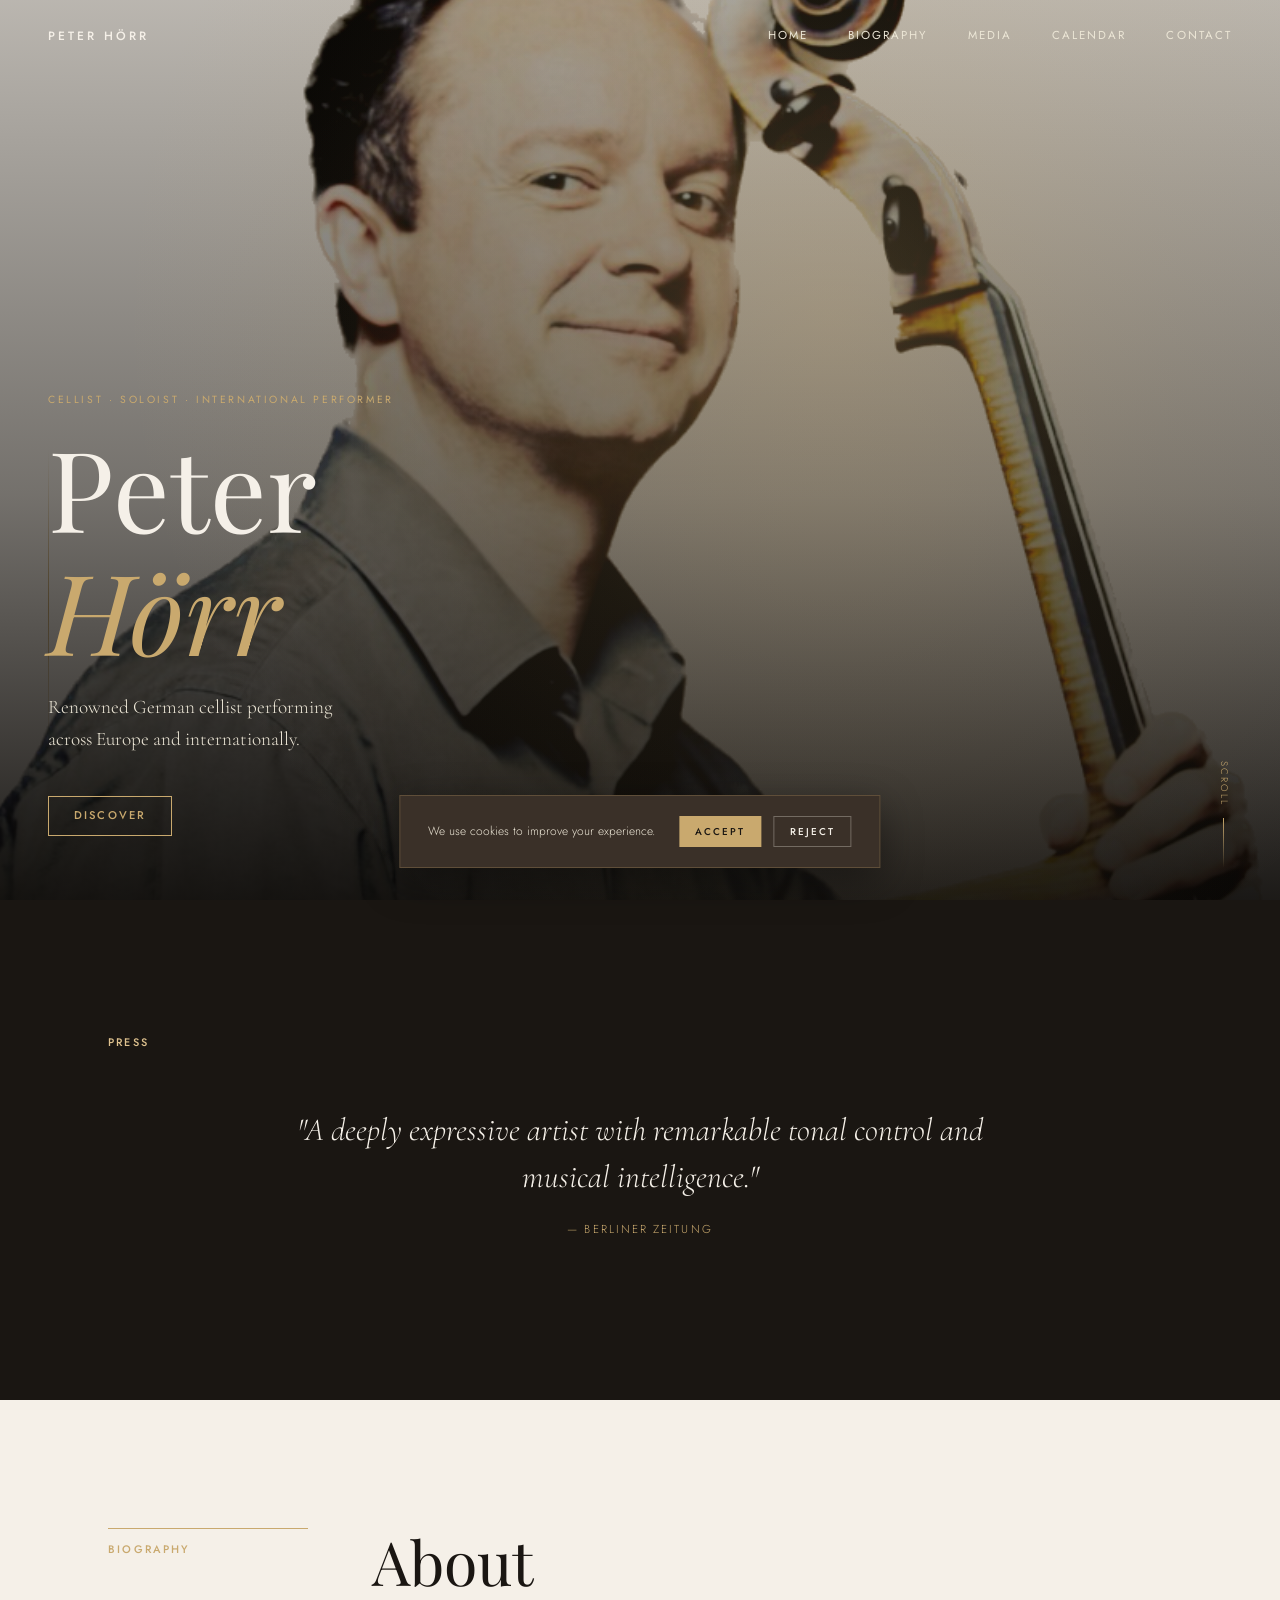
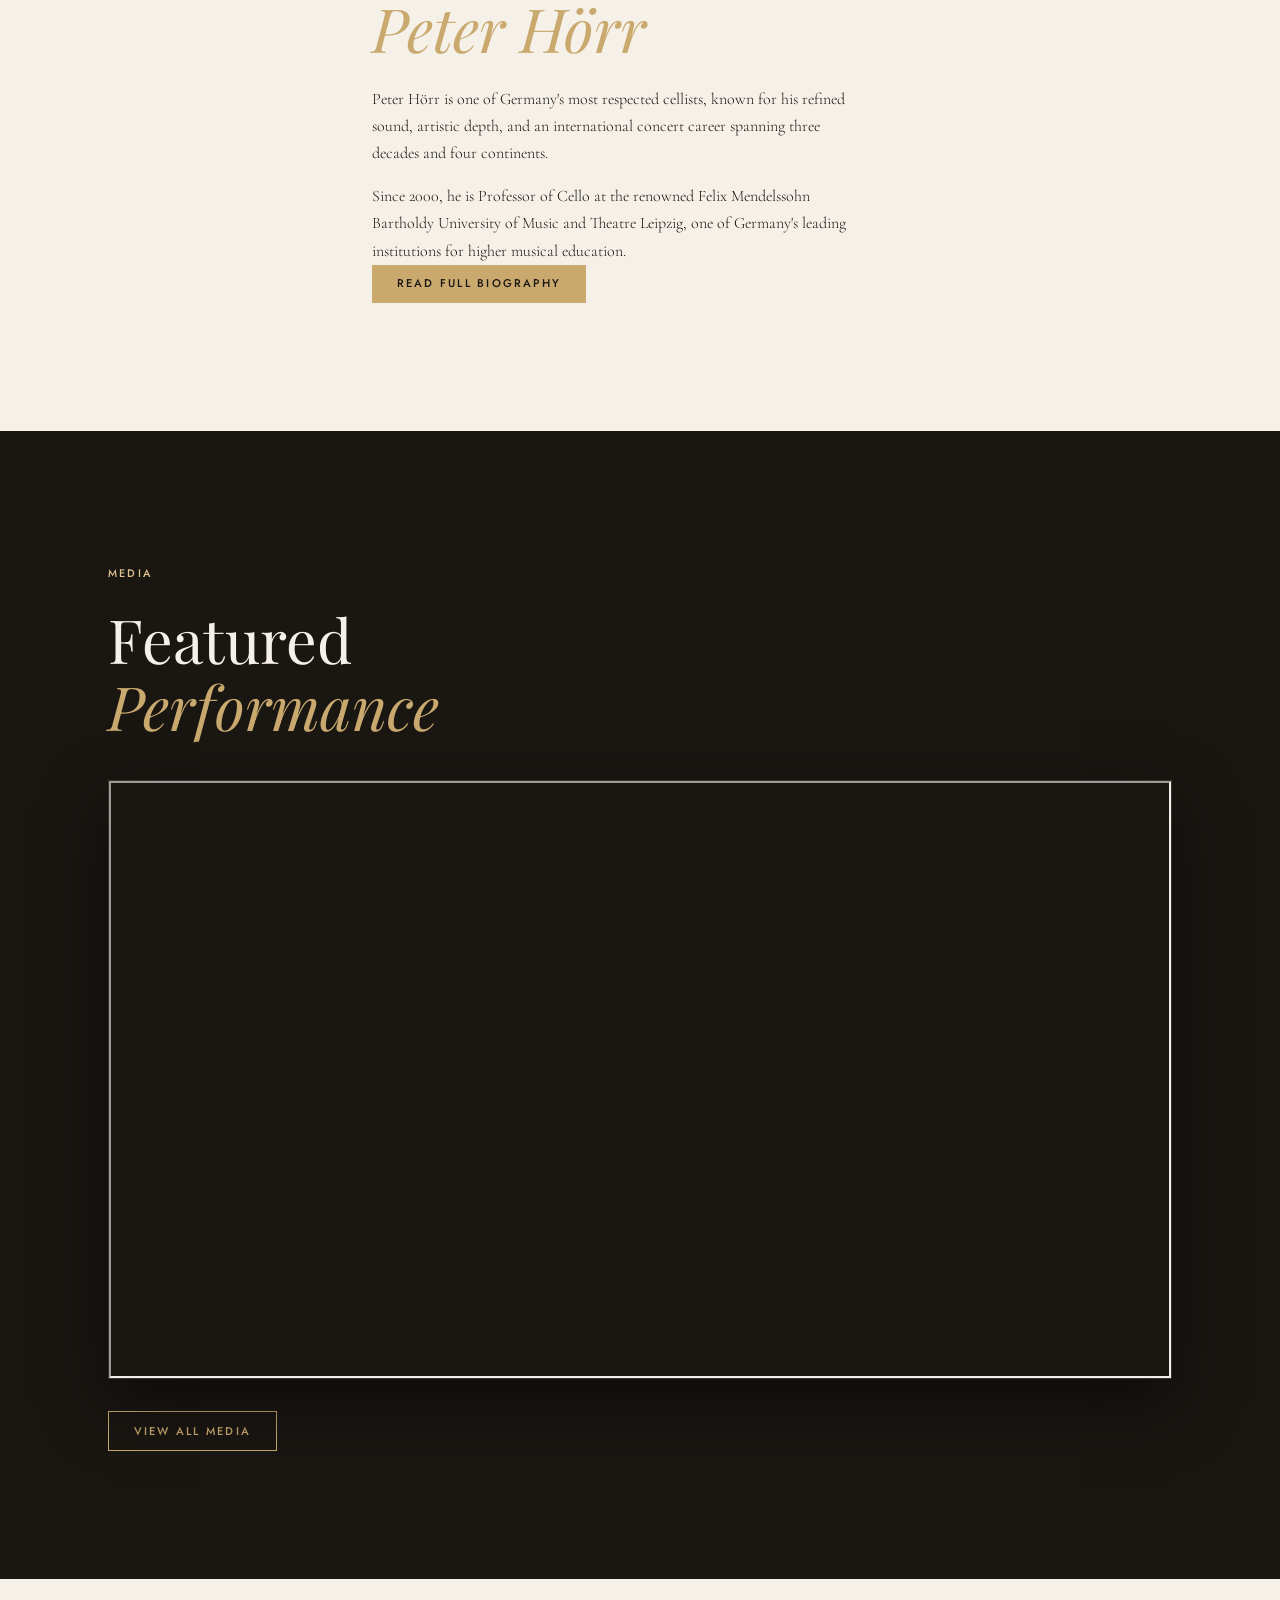
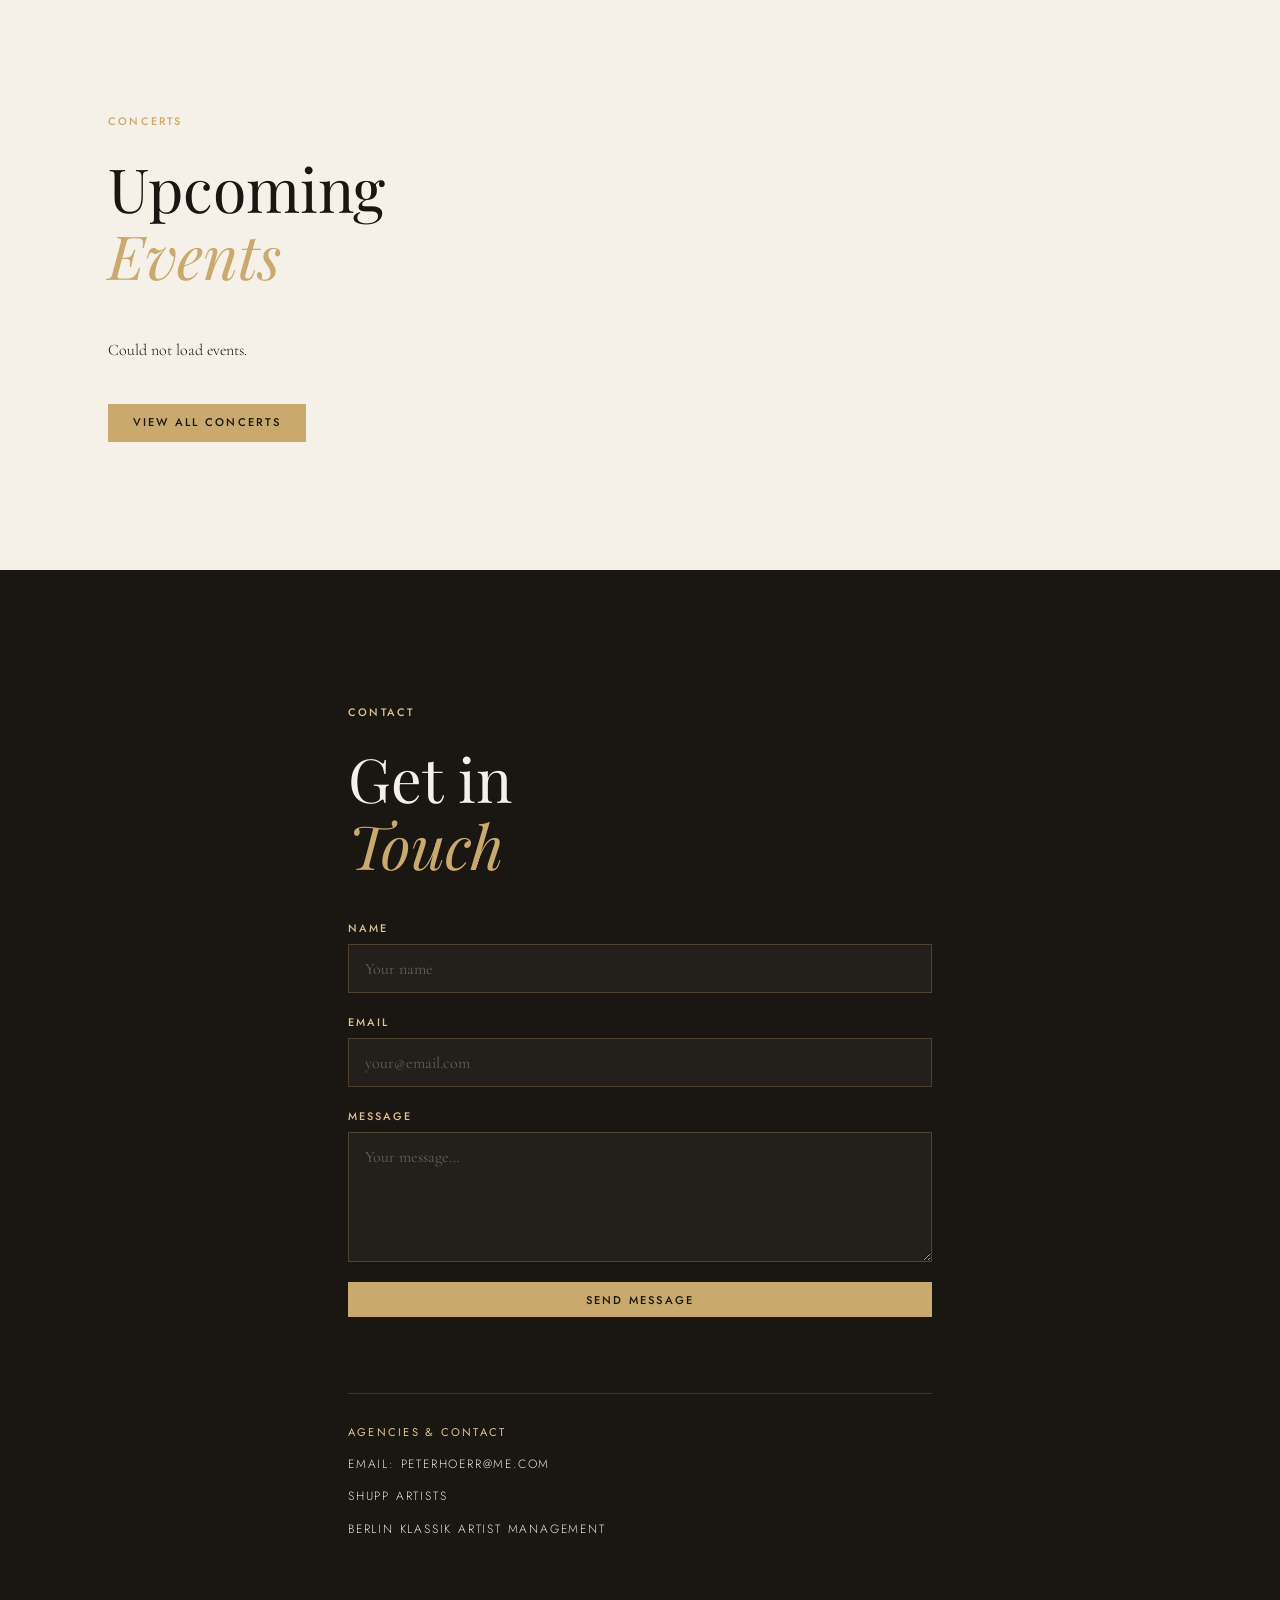
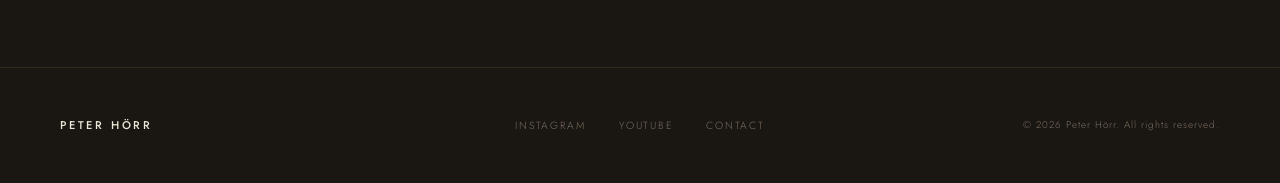
==== commit 93a1892d: "Update index.html" ====
--- a/index.html
+++ b/index.html
@@ -1,461 +1,291 @@
 <!DOCTYPE html>
 <html lang="en">
 <head>
-<meta charset="UTF-8">
-<meta name="viewport" content="width=device-width, initial-scale=1.0">
-<meta name="description" content="Peter Hörr — Renowned German cellist performing across Europe and internationally.">
-<title>Peter Hörr — Cellist</title>
-<link rel="preconnect" href="https://fonts.googleapis.com">
-<link rel="preconnect" href="https://fonts.gstatic.com" crossorigin>
-<link href="https://fonts.googleapis.com/css2?family=Cormorant+Garamond:ital,wght@0,300;0,400;1,300;1,400&family=Inter:wght@300;400;500&display=swap" rel="stylesheet">
-<link rel="stylesheet" href="style.css">
+  <meta charset="UTF-8" />
+  <meta name="viewport" content="width=device-width, initial-scale=1.0" />
+  <meta name="description" content="Peter Hörr — Renowned German cellist performing across Europe and internationally." />
+  <title>Peter Hörr — Cellist</title>
+  <link rel="preconnect" href="https://fonts.googleapis.com" />
+  <link rel="preconnect" href="https://fonts.gstatic.com" crossorigin />
+  <link href="https://fonts.googleapis.com/css2?family=Playfair+Display:ital,wght@0,400;0,500;1,400;1,500&family=Cormorant+Garamond:ital,wght@0,300;0,400;1,300;1,400&family=Jost:wght@300;400;500&display=swap" rel="stylesheet" />
+  <link rel="stylesheet" href="style.css" />
 </head>
 <body>
 
-<!-- CURSOR -->
-<div class="cur-ring" id="curRing"></div>
-<div class="cur-dot"  id="curDot"></div>
-
-<!-- NAV -->
-<nav>
-  <a class="nav-logo" href="index.html"><span>P</span>eter H<span>ö</span>rr</a>
-  <ul class="nav-links">
-    <li><a href="#"        data-i18n="nav_home">Home</a></li>
-    <li><a href="#bio"     data-i18n="nav_bio">Biography</a></li>
-    <li><a href="media.html" data-i18n="nav_media">Media</a></li>
-    <li><a href="#calendar" data-i18n="nav_cal">Calendar</a></li>
-    <li><a href="#contact"  data-i18n="nav_contact">Contact</a></li>
-  </ul>
-  <button class="lang-btn" id="langBtn">DE</button>
-</nav>
-
-<!-- HERO -->
-<section id="hero">
-  <div class="hero-img" id="heroImg"></div>
-  <div class="hero-content" id="heroContent">
-    <p class="hero-label" data-i18n="hero_lbl">Cellist · Soloist · International Performer</p>
-    <h1 class="hero-title">Peter <em>Hörr</em></h1>
-    <p class="hero-sub" data-i18n="hero_sub">Renowned German cellist performing<br>across Europe and internationally.</p>
-    <div class="hero-btns">
-      <a href="#bio"      class="btn-primary"  data-i18n="hero_cta1">Discover</a>
-      <a href="#calendar" class="btn-outline"   data-i18n="hero_cta2">Upcoming concerts</a>
+  <!-- HEADER -->
+  <header class="header" id="header">
+    <a class="logo" href="index.html">PETER HÖRR</a>
+    <button class="menu-toggle" id="menuBtn" aria-label="Toggle navigation" aria-expanded="false">
+      <span></span>
+      <span></span>
+      <span></span>
+    </button>
+    <nav class="nav" id="nav">
+      <a href="#home">Home</a>
+      <a href="#bio">Biography</a>
+      <a href="#media">Media</a>
+      <a href="#calendar">Calendar</a>
+      <a href="#contact">Contact</a>
+    </nav>
+  </header>
+
+  <!-- HERO -->
+  <section class="hero" id="home">
+    <div class="hero-bg">
+      <img src="unnamed%20%281%29.png" alt="Peter Hörr">
+    </div>
+    <div class="hero-content">
+      <span class="hero-kicker">Cellist · Soloist · International Performer</span>
+      <h1 class="hero-title">Peter<br /><em>Hörr</em></h1>
+      <p class="hero-sub">Renowned German cellist performing<br />across Europe and internationally.</p>
+      <a class="btn btn--outline" href="bio.html">Discover</a>
+    </div>
+    <div class="hero-scroll">
+      <span>Scroll</span>
+      <div class="hero-scroll-line"></div>
+    </div>
+  </section>
+
+  <!-- PRESS -->
+  <section class="section section--dark" id="press">
+    <div class="container">
+      <span class="label">Press</span>
+      <blockquote class="quote">
+        <p>"A deeply expressive artist with remarkable tonal control and musical intelligence."</p>
+        <footer>— <cite>Berliner Zeitung</cite></footer>
+      </blockquote>
+    </div>
+  </section>
+
+  <!-- BIO -->
+  <section class="section" id="bio">
+    <div class="container container--split">
+      <div class="split-label">
+        <span class="label">Biography</span>
+      </div>
+      <div class="split-content">
+        <h2>About<br /><em>Peter Hörr</em></h2>
+        <p>Peter Hörr is one of Germany's most respected cellists, known for his refined sound, artistic depth, and an international concert career spanning three decades and four continents.</p>
+        <p>Since 2000, he is Professor of Cello at the renowned Felix Mendelssohn Bartholdy University of Music and Theatre Leipzig, one of Germany's leading institutions for higher musical education.</p>
+        <a class="btn btn--primary" href="bio.html">Read full biography</a>
+      </div>
+    </div>
+  </section>
+
+  <!-- MEDIA -->
+  <section class="section section--dark" id="media">
+    <div class="container">
+      <span class="label">Media</span>
+      <h2>Featured<br /><em>Performance</em></h2>
+      <div class="video-wrapper">
+        <iframe
+          src="https://www.youtube.com/embed/DYi81hoUhnk?start=126"
+          title="Peter Hörr performance"
+          allow="accelerometer; autoplay; clipboard-write; encrypted-media; gyroscope; picture-in-picture"
+          allowfullscreen
+          loading="lazy">
+        </iframe>
+      </div>
+      <div style="margin-top: 2rem;">
+        <a href="media.html" class="btn btn--outline">View all media</a>
+      </div>
+    </div>
+  </section>
+
+  <!-- CALENDAR — only 2 events -->
+  <section class="section" id="calendar">
+    <div class="container">
+      <span class="label">Concerts</span>
+      <h2>Upcoming<br /><em>Events</em></h2>
+      <div class="events-list" id="events-list"></div>
+      <div style="margin-top: 2.5rem;">
+        <a href="calendar.html" class="btn btn--primary">View all concerts</a>
+      </div>
+    </div>
+  </section>
+
+  <!-- CONTACT -->
+  <section class="section section--dark" id="contact">
+    <div class="container container--narrow">
+      <span class="label">Contact</span>
+      <h2>Get in<br /><em>Touch</em></h2>
+      <form class="contact-form" id="contactForm">
+        <div class="form-group">
+          <label for="name">Name</label>
+          <input id="name" type="text" name="name" placeholder="Your name" autocomplete="name" />
+        </div>
+        <div class="form-group">
+          <label for="email">Email</label>
+          <input id="email" type="email" name="email" placeholder="your@email.com" autocomplete="email" />
+        </div>
+        <div class="form-group">
+          <label for="message">Message</label>
+          <textarea id="message" name="message" rows="5" placeholder="Your message…"></textarea>
+        </div>
+        <button class="btn btn--primary btn--full" type="submit">Send message</button>
+        <p class="form-status" id="formStatus"></p>
+      </form>
+      <div class="contact-agencies">
+        <h3 class="contact-subtitle">Agencies & Contact</h3>
+        <div class="agency-list">
+          <a href="mailto:peterhoerr@me.com">Email: peterhoerr@me.com</a>
+          <a href="https://shuppartists.com/" target="_blank" rel="noopener noreferrer">Shupp Artists</a>
+          <a href="https://www.berlinklassikartistmanagement.com/" target="_blank" rel="noopener noreferrer">Berlin Klassik Artist Management</a>
+        </div>
+      </div>
+    </div>
+  </section>
+
+  <!-- FOOTER -->
+  <footer class="footer">
+    <div class="footer-inner">
+      <div class="footer-brand">PETER HÖRR</div>
+      <nav class="footer-nav">
+        <a href="https://instagram.com" target="_blank" rel="noopener noreferrer">Instagram</a>
+        <a href="https://youtube.com" target="_blank" rel="noopener noreferrer">YouTube</a>
+        <a href="#contact">Contact</a>
+      </nav>
+      <small class="footer-copy">&copy; <span id="year"></span> Peter Hörr. All rights reserved.</small>
+    </div>
+  </footer>
+
+  <!-- COOKIE BANNER -->
+  <div class="cookie-banner" id="cookieBanner" style="display:none;">
+    <p>We use cookies to improve your experience.</p>
+    <div class="cookie-actions">
+      <button class="btn btn--primary btn--sm" onclick="acceptCookies()">Accept</button>
+      <button class="btn btn--ghost btn--sm" onclick="rejectCookies()">Reject</button>
     </div>
   </div>
-  <div class="hero-scroll">
-    <div class="hero-scroll-line"></div>
-    <span data-i18n="scroll">Scroll</span>
-  </div>
-</section>
-
-<!-- TICKER -->
-<div class="ticker" aria-hidden="true">
-  <div class="ticker-track" id="tickerTrack"></div>
-</div>
-
-<!-- STATS -->
-<section id="stats">
-  <div class="stats-inner">
-    <div class="stat-box reveal">
-      <div class="stat-num"><span class="count" data-target="30">0</span><span class="stat-plus">+</span></div>
-      <div class="stat-lbl" data-i18n="st1">Years performing</div>
-    </div>
-    <div class="stat-box reveal">
-      <div class="stat-num"><span class="count" data-target="4">0</span></div>
-      <div class="stat-lbl" data-i18n="st2">Continents</div>
-    </div>
-    <div class="stat-box reveal">
-      <div class="stat-num"><span class="count" data-target="24">0</span><span class="stat-plus">+</span></div>
-      <div class="stat-lbl" data-i18n="st3">Years at Leipzig HMT</div>
-    </div>
-    <div class="stat-box reveal">
-      <div class="stat-num"><span class="count" data-target="200">0</span><span class="stat-plus">+</span></div>
-      <div class="stat-lbl" data-i18n="st4">Students taught</div>
-    </div>
-  </div>
-</section>
-
-<!-- PRESS QUOTE -->
-<section id="press">
-  <div class="press-inner">
-    <p class="press-lbl reveal" data-i18n="press_lbl">Press</p>
-    <blockquote class="press-q reveal" data-i18n="press_q">
-      "A deeply expressive artist with remarkable tonal control and musical intelligence."
-    </blockquote>
-    <p class="press-src reveal">— <span>Berliner Zeitung</span></p>
-  </div>
-</section>
-
-<!-- BIOGRAPHY -->
-<section id="bio">
-  <div class="bio-inner">
-    <div class="bio-text">
-      <div class="reveal">
-        <p class="s-lbl" data-i18n="bio_lbl">Biography</p>
-        <h2 class="s-ttl">About <em>Peter Hörr</em></h2>
-        <div class="s-div"></div>
-      </div>
-      <p class="reveal" data-i18n="bio_p1">
-        Peter Hörr is one of Germany's most respected cellists, known for his refined sound, artistic depth, and an international concert career spanning <strong>three decades</strong> and <strong>four continents</strong>.
-      </p>
-      <p class="reveal" data-i18n="bio_p2">
-        Since 2000, he is <strong>Professor of Cello</strong> at the renowned Felix Mendelssohn Bartholdy University of Music and Theatre Leipzig, one of Germany's leading institutions for higher musical education.
-      </p>
-      <p class="reveal" data-i18n="bio_p3">
-        A graduate of the Berliner Philharmoniker Academy, Peter Hörr has performed across Europe, the Americas, Asia, and Australia — collaborating with leading orchestras, chamber ensembles, and festivals worldwide.
-      </p>
-      <div class="reveal" style="margin-top:2.5rem">
-        <a href="#contact" class="btn-outline" data-i18n="bio_cta">Get in touch</a>
-      </div>
-    </div>
-    <div class="bio-img-wrap reveal" id="bioImg">
-      <img src="https://peterhoerr.martinsolerflute.workers.dev/large_peterhoerr_copyright_josepmolina_net__2.jpg"
-           alt="Peter Hörr" loading="lazy">
-      <div class="bio-img-cap">© Josep Molina</div>
-    </div>
-  </div>
-</section>
-
-<!-- MEDIA -->
-<section id="media">
-  <div class="media-inner">
-    <div class="reveal">
-      <p class="s-lbl" data-i18n="med_lbl">Media</p>
-      <h2 class="s-ttl">Featured <em>Performance</em></h2>
-      <div class="s-div"></div>
-    </div>
-    <div class="video-featured reveal">
-      <iframe src="https://www.youtube.com/embed/DYi81hoUhnk?start=126"
-              title="Peter Hörr — Featured Performance"
-              allow="accelerometer; autoplay; clipboard-write; encrypted-media; gyroscope; picture-in-picture"
-              allowfullscreen></iframe>
-    </div>
-    <a href="media.html" class="media-link reveal">
-      <span data-i18n="med_cta">View all media</span> →
-    </a>
-  </div>
-</section>
-
-<!-- CALENDAR -->
-<section id="calendar">
-  <div class="calendar-inner">
-    <div class="reveal">
-      <p class="s-lbl" data-i18n="cal_lbl">Concerts</p>
-      <h2 class="s-ttl">Upcoming <em>Events</em></h2>
-      <div class="s-div"></div>
-    </div>
-    <div class="concert-list">
-
-      <div class="concert-item">
-        <div class="concert-date">
-          <div class="c-day">18</div>
-          <div class="c-month" data-i18n="m_oct">Oct 2026</div>
-        </div>
-        <div class="concert-info">
-          <h3 data-i18n="c1_ttl">Bach: Suites pour Violoncelle Solo</h3>
-          <p data-i18n="c1_loc">Gewandhaus zu Leipzig · Leipzig, Germany</p>
-        </div>
-        <a href="#contact" class="concert-btn" data-i18n="c_info">Info</a>
-      </div>
-
-      <div class="concert-item">
-        <div class="concert-date">
-          <div class="c-day">07</div>
-          <div class="c-month" data-i18n="m_nov">Nov 2026</div>
-        </div>
-        <div class="concert-info">
-          <h3 data-i18n="c2_ttl">Brahms: Double Concerto</h3>
-          <p data-i18n="c2_loc">Staatsoper Berlin · Berlin, Germany</p>
-        </div>
-        <a href="#contact" class="concert-btn" data-i18n="c_info">Info</a>
-      </div>
-
-      <div class="concert-item">
-        <div class="concert-date">
-          <div class="c-day">14</div>
-          <div class="c-month" data-i18n="m_dec">Dec 2026</div>
-        </div>
-        <div class="concert-info">
-          <h3 data-i18n="c3_ttl">Chamber Music Evening</h3>
-          <p data-i18n="c3_loc">Wigmore Hall · London, United Kingdom</p>
-        </div>
-        <a href="#contact" class="concert-btn" data-i18n="c_info">Info</a>
-      </div>
-
-    </div>
-  </div>
-</section>
-
-<!-- ENGAGE CTA -->
-<section id="engage">
-  <div class="engage-inner">
-    <p class="s-lbl reveal" data-i18n="eng_lbl">Book</p>
-    <h2 class="engage-ttl reveal">Engage <em>Peter Hörr</em></h2>
-    <p class="engage-p reveal" data-i18n="eng_p">For bookings, masterclasses, and collaborations, reach out directly or through his management.</p>
-    <div class="reveal">
-      <a href="#contact" class="btn-primary" data-i18n="eng_cta">Get in touch</a>
-    </div>
-  </div>
-</section>
-
-<!-- CONTACT -->
-<section id="contact">
-  <div class="contact-inner">
-    <form class="contact-form reveal" onsubmit="return false">
-      <div class="f-field"><label data-i18n="f_name">Name</label><input type="text"></div>
-      <div class="f-field"><label data-i18n="f_email">Email</label><input type="email"></div>
-      <div class="f-field"><label data-i18n="f_msg">Message</label><textarea rows="5"></textarea></div>
-      <button class="btn-submit" data-i18n="f_send">Send message</button>
-    </form>
-    <div class="contact-info-panel reveal">
-      <p class="s-lbl" data-i18n="ct_lbl">Contact</p>
-      <h2 class="s-ttl">Get in <em>Touch</em></h2>
-      <div class="s-div"></div>
-      <p class="s-lbl" style="margin-bottom:1.5rem" data-i18n="agencies_lbl">Agencies &amp; Contact</p>
-      <ul class="agency-list">
-        <li class="agency-item">
-          <span class="a-lbl">Email</span>
-          <a href="mailto:peterhoerr@me.com">peterhoerr@me.com</a>
-        </li>
-        <li class="agency-item">
-          <span class="a-lbl" data-i18n="a_int">International Management</span>
-          <a href="https://shuppartists.com/" target="_blank" rel="noopener">Shupp Artists</a>
-        </li>
-        <li class="agency-item">
-          <span class="a-lbl" data-i18n="a_de">German Management</span>
-          <a href="https://www.berlinklassikartistmanagement.com/" target="_blank" rel="noopener">Berlin Klassik Artist Management</a>
-        </li>
-      </ul>
-    </div>
-  </div>
-</section>
-
-<!-- FOOTER -->
-<footer>
-  <div class="f-logo"><span>P</span>eter H<span>ö</span>rr</div>
-  <div class="f-links">
-    <a href="https://instagram.com"  target="_blank" rel="noopener" data-i18n="f_ig">Instagram</a>
-    <a href="https://youtube.com"    target="_blank" rel="noopener" data-i18n="f_yt">YouTube</a>
-    <a href="#contact" data-i18n="nav_contact">Contact</a>
-  </div>
-  <p>© Peter Hörr. <span data-i18n="f_copy">All rights reserved.</span></p>
-</footer>
-
-<!-- COOKIE -->
-<div id="cookie">
-  <p class="cookie-txt" data-i18n="ck_txt">We use cookies to improve your experience.</p>
-  <div class="cookie-btns">
-    <button class="c-accept" id="ckAccept" data-i18n="ck_ok">Accept</button>
-    <button class="c-reject" id="ckReject" data-i18n="ck_no">Reject</button>
-  </div>
-</div>
-
-<script>
-/* ═════════════════════════════════════════════════════════════
-   TRANSLATIONS
-   ═════════════════════════════════════════════════════════════ */
-const T = {
-  en: {
-    nav_home:'Home', nav_bio:'Biography', nav_media:'Media', nav_cal:'Calendar', nav_contact:'Contact',
-    hero_lbl:'Cellist · Soloist · International Performer',
-    hero_sub:'Renowned German cellist performing<br>across Europe and internationally.',
-    hero_cta1:'Discover', hero_cta2:'Upcoming concerts', scroll:'Scroll',
-    st1:'Years performing', st2:'Continents', st3:'Years at Leipzig HMT', st4:'Students taught',
-    press_lbl:'Press',
-    press_q:'"A deeply expressive artist with remarkable tonal control and musical intelligence."',
-    bio_lbl:'Biography',
-    bio_p1:'Peter Hörr is one of Germany\'s most respected cellists, known for his refined sound, artistic depth, and an international concert career spanning <strong>three decades</strong> and <strong>four continents</strong>.',
-    bio_p2:'Since 2000, he is <strong>Professor of Cello</strong> at the renowned Felix Mendelssohn Bartholdy University of Music and Theatre Leipzig, one of Germany\'s leading institutions for higher musical education.',
-    bio_p3:'A graduate of the Berliner Philharmoniker Academy, Peter Hörr has performed across Europe, the Americas, Asia, and Australia — collaborating with leading orchestras, chamber ensembles, and festivals worldwide.',
-    bio_cta:'Get in touch',
-    med_lbl:'Media', med_cta:'View all media',
-    cal_lbl:'Concerts',
-    m_oct:'Oct 2026', m_nov:'Nov 2026', m_dec:'Dec 2026',
-    c1_ttl:'Bach: Suites for Solo Cello', c1_loc:'Gewandhaus zu Leipzig · Leipzig, Germany',
-    c2_ttl:'Brahms: Double Concerto',    c2_loc:'Staatsoper Berlin · Berlin, Germany',
-    c3_ttl:'Chamber Music Evening',      c3_loc:'Wigmore Hall · London, United Kingdom',
-    c_info:'Info',
-    eng_lbl:'Book', eng_p:'For bookings, masterclasses, and collaborations, reach out directly or through his management.', eng_cta:'Get in touch',
-    f_name:'Name', f_email:'Email', f_msg:'Message', f_send:'Send message',
-    ct_lbl:'Contact', agencies_lbl:'Agencies &amp; Contact',
-    a_int:'International Management', a_de:'German Management',
-    f_ig:'Instagram', f_yt:'YouTube', f_copy:'All rights reserved.',
-    ck_txt:'We use cookies to improve your experience.', ck_ok:'Accept', ck_no:'Reject',
-    ticker: [
-      'Professor of the Felix Mendelssohn Bartholdy University',
-      'Leipzig',
-      '30 Years of International Concerts',
-      'Europe · Americas · Asia · Australia',
-      'Chamber Music · Recitals · Orchestral',
-      'Professor of Cello since 2000',
-      'Berliner Philharmoniker Academy'
-    ]
-  },
-  de: {
-    nav_home:'Startseite', nav_bio:'Biografie', nav_media:'Medien', nav_cal:'Kalender', nav_contact:'Kontakt',
-    hero_lbl:'Cellist · Solist · Internationaler Performer',
-    hero_sub:'Renommierter deutscher Cellist mit Konzerten<br>in Europa und weltweit.',
-    hero_cta1:'Entdecken', hero_cta2:'Kommende Konzerte', scroll:'Scrollen',
-    st1:'Jahre auf der Bühne', st2:'Kontinente', st3:'Jahre an der HMT Leipzig', st4:'Studierende unterrichtet',
-    press_lbl:'Presse',
-    press_q:'„Ein zutiefst ausdrucksstarker Künstler mit bemerkenswerter Klangkontrolle und musikalischer Intelligenz."',
-    bio_lbl:'Biografie',
-    bio_p1:'Peter Hörr ist einer der angesehensten Cellisten Deutschlands, bekannt für seinen verfeinerten Klang, seine künstlerische Tiefe und eine internationale Konzertkarriere, die sich über <strong>drei Jahrzehnte</strong> und <strong>vier Kontinente</strong> erstreckt.',
-    bio_p2:'Seit dem Jahr 2000 ist er <strong>Professor für Violoncello</strong> an der renommierten Hochschule für Musik und Theater Felix Mendelssohn Bartholdy Leipzig, einer der führenden Institutionen für höhere Musikausbildung in Deutschland.',
-    bio_p3:'Als Absolvent der Akademie der Berliner Philharmoniker ist Peter Hörr in Europa, Amerika, Asien und Australien aufgetreten und hat mit führenden Orchestern, Kammermusikensembles und Festivals weltweit zusammengearbeitet.',
-    bio_cta:'Kontakt aufnehmen',
-    med_lbl:'Medien', med_cta:'Alle Medien ansehen',
-    cal_lbl:'Konzerte',
-    m_oct:'Okt 2026', m_nov:'Nov 2026', m_dec:'Dez 2026',
-    c1_ttl:'Bach: Suiten für Violoncello solo', c1_loc:'Gewandhaus zu Leipzig · Leipzig, Deutschland',
-    c2_ttl:'Brahms: Doppelkonzert',             c2_loc:'Staatsoper Berlin · Berlin, Deutschland',
-    c3_ttl:'Kammermusik-Abend',                 c3_loc:'Wigmore Hall · London, Vereinigtes Königreich',
-    c_info:'Info',
-    eng_lbl:'Buchung', eng_p:'Für Buchungen, Meisterkurse und Kooperationen wenden Sie sich direkt oder über sein Management an uns.', eng_cta:'Kontakt aufnehmen',
-    f_name:'Name', f_email:'E-Mail', f_msg:'Nachricht', f_send:'Nachricht senden',
-    ct_lbl:'Kontakt', agencies_lbl:'Agenturen &amp; Kontakt',
-    a_int:'Internationales Management', a_de:'Deutsches Management',
-    f_ig:'Instagram', f_yt:'YouTube', f_copy:'Alle Rechte vorbehalten.',
-    ck_txt:'Wir verwenden Cookies, um Ihre Erfahrung zu verbessern.', ck_ok:'Akzeptieren', ck_no:'Ablehnen',
-    ticker: [
-      'Professor der Felix Mendelssohn Bartholdy Hochschule',
-      'Leipzig',
-      '30 Jahre internationale Konzerte',
-      'Europa · Amerika · Asien · Australien',
-      'Kammermusik · Recitals · Orchester',
-      'Professor für Violoncello seit 2000',
-      'Akademie der Berliner Philharmoniker'
-    ]
-  }
-};
-
-/* ─── LANGUAGE ──────────────────────────────────────────────── */
-let lang = 'en';
-function applyLang() {
-  const t = T[lang];
-  document.querySelectorAll('[data-i18n]').forEach(el => {
-    const k = el.getAttribute('data-i18n');
-    if (t[k] !== undefined) el.innerHTML = t[k];
-  });
-  document.getElementById('langBtn').textContent = lang === 'en' ? 'DE' : 'EN';
-  document.documentElement.lang = lang;
-  buildTicker();
-}
-document.getElementById('langBtn').addEventListener('click', () => {
-  lang = lang === 'en' ? 'de' : 'en';
-  applyLang();
-});
-
-/* ─── TICKER ────────────────────────────────────────────────── */
-function buildTicker() {
-  const track = document.getElementById('tickerTrack');
-  const items = T[lang].ticker;
-  const seg = segs => segs.map(s => `<span class="ticker-seg">${s}<em>·</em></span>`).join('');
-  track.innerHTML = seg(items) + seg(items); // duplicate for seamless loop
-}
-buildTicker();
-
-/* ─── CURSOR ────────────────────────────────────────────────── */
-const ring = document.getElementById('curRing');
-const dot  = document.getElementById('curDot');
-let mx = window.innerWidth/2, my = window.innerHeight/2, rx = mx, ry = my;
-document.addEventListener('mousemove', e => { mx = e.clientX; my = e.clientY; });
-(function loop() {
-  rx += (mx - rx) * .1; ry += (my - ry) * .1;
-  ring.style.left = rx + 'px'; ring.style.top = ry + 'px';
-  dot.style.left  = mx + 'px'; dot.style.top  = my + 'px';
-  requestAnimationFrame(loop);
-})();
-document.querySelectorAll('a, button, .stat-box, .concert-item, .bio-img-wrap').forEach(el => {
-  el.addEventListener('mouseenter', () => document.body.classList.add('hovering'));
-  el.addEventListener('mouseleave', () => document.body.classList.remove('hovering'));
-});
-
-/* ─── PARALLAX HERO ─────────────────────────────────────────── */
-const heroContent = document.getElementById('heroContent');
-const heroImg     = document.getElementById('heroImg');
-window.addEventListener('scroll', () => {
-  const y = window.scrollY;
-  if (y < window.innerHeight) {
-    heroImg.style.transform     = `translateY(${y * .3}px)`;
-    heroContent.style.transform = `translateY(${y * .15}px)`;
-    heroContent.style.opacity   = Math.max(0, 1 - y / (window.innerHeight * .65));
-  }
-}, { passive: true });
-
-/* ─── 3D TILT on bio image ──────────────────────────────────── */
-const bioImg = document.getElementById('bioImg');
-if (bioImg) {
-  bioImg.addEventListener('mousemove', e => {
-    const r = bioImg.getBoundingClientRect();
-    const x = (e.clientX - r.left) / r.width  - .5;
-    const y = (e.clientY - r.top)  / r.height - .5;
-    bioImg.style.transition = 'none';
-    bioImg.style.transform  = `perspective(900px) rotateY(${x*12}deg) rotateX(${-y*8}deg)`;
-  });
-  bioImg.addEventListener('mouseleave', () => {
-    bioImg.style.transition = 'transform .65s ease, border-color .4s';
-    bioImg.style.transform  = 'perspective(900px) rotateY(0) rotateX(0)';
-  });
-}
-
-/* ─── 3D TILT on concert items ──────────────────────────────── */
-document.querySelectorAll('.concert-item').forEach(item => {
-  item.addEventListener('mousemove', e => {
-    const r = item.getBoundingClientRect();
-    const x = (e.clientX - r.left) / r.width - .5;
-    item.style.transition = 'none';
-    item.style.transform  = `perspective(700px) rotateY(${x*5}deg)`;
-  });
-  item.addEventListener('mouseleave', () => {
-    item.style.transition = 'transform .5s ease, opacity .6s, border-color .35s';
-    item.style.transform  = 'perspective(700px) rotateY(0)';
-  });
-});
-
-/* ─── SCROLL REVEAL + COUNTER ───────────────────────────────── */
-const obs = new IntersectionObserver(entries => {
-  entries.forEach(e => {
-    if (!e.isIntersecting) return;
-    e.target.classList.add('vis');
-    // counter animation
-    const counter = e.target.querySelector('.count');
-    if (counter && !counter.dataset.done) {
-      counter.dataset.done = '1';
-      const target = +counter.dataset.target;
-      const dur    = 1600;
-      const step   = 16;
-      const inc    = target / (dur / step);
-      let cur      = 0;
-      const t = setInterval(() => {
-        cur = Math.min(cur + inc, target);
-        counter.textContent = Math.floor(cur);
-        if (cur >= target) clearInterval(t);
-      }, step);
-    }
-    obs.unobserve(e.target);
-  });
-}, { threshold: .15 });
-
-document.querySelectorAll('.reveal, .concert-item, .stat-box').forEach(el => obs.observe(el));
-
-/* ─── CONCERT ITEM stagger ──────────────────────────────────── */
-const cObs = new IntersectionObserver(entries => {
-  entries.forEach(e => {
-    if (!e.isIntersecting) return;
-    const items = document.querySelectorAll('.concert-item');
-    items.forEach((item, i) => setTimeout(() => item.classList.add('vis'), i * 120));
-    cObs.disconnect();
-  });
-}, { threshold: .1 });
-const cl = document.querySelector('.concert-list');
-if (cl) cObs.observe(cl);
-
-/* ─── COOKIE ────────────────────────────────────────────────── */
-const ck = document.getElementById('cookie');
-const closeCk = () => { ck.classList.add('hidden'); localStorage.setItem('ck','1'); };
-if (localStorage.getItem('ck')) ck.classList.add('hidden');
-document.getElementById('ckAccept').addEventListener('click', closeCk);
-document.getElementById('ckReject').addEventListener('click', closeCk);
-</script>
+
+  <script>
+    document.getElementById('year').textContent = new Date().getFullYear();
+
+    const header = document.getElementById('header');
+    window.addEventListener('scroll', function() {
+      header.classList.toggle('scrolled', window.scrollY > 40);
+    });
+
+    const nav = document.getElementById('nav');
+    const btn = document.getElementById('menuBtn');
+    btn.addEventListener('click', function() {
+      const open = nav.classList.toggle('is-open');
+      btn.setAttribute('aria-expanded', open);
+      document.body.classList.toggle('menu-open', open);
+      if (open) window.scrollTo({ top: 0, behavior: 'smooth' });
+    });
+    document.querySelectorAll('#nav a').forEach(function(link) {
+      link.addEventListener('click', function() {
+        nav.classList.remove('is-open');
+        btn.setAttribute('aria-expanded', 'false');
+        document.body.classList.remove('menu-open');
+      });
+    });
+    document.addEventListener('click', function(e) {
+      if (!nav.contains(e.target) && !btn.contains(e.target)) {
+        nav.classList.remove('is-open');
+        btn.setAttribute('aria-expanded', 'false');
+        document.body.classList.remove('menu-open');
+      }
+    });
+
+    function acceptCookies() {
+      localStorage.setItem('cookies', 'accepted');
+      document.getElementById('cookieBanner').style.display = 'none';
+    }
+    function rejectCookies() {
+      localStorage.setItem('cookies', 'rejected');
+      document.getElementById('cookieBanner').style.display = 'none';
+    }
+    if (!localStorage.getItem('cookies')) {
+      document.getElementById('cookieBanner').style.display = 'flex';
+    }
+
+    document.getElementById('contactForm').addEventListener('submit', function(e) {
+      e.preventDefault();
+      document.getElementById('formStatus').textContent = 'Thank you — your message has been sent.';
+      this.reset();
+    });
+
+    var revealEls = document.querySelectorAll('.section, .event-card, .quote');
+    var io = new IntersectionObserver(function(entries) {
+      entries.forEach(function(entry) {
+        if (entry.isIntersecting) {
+          entry.target.classList.add('is-visible');
+          io.unobserve(entry.target);
+        }
+      });
+    }, { threshold: 0.1 });
+    revealEls.forEach(function(el) { io.observe(el); });
+  </script>
+
+  <script>
+    const URL_SHEET = 'https://docs.google.com/spreadsheets/d/e/2PACX-1vTn1g8XWcBeNSZLfI80KQ2yX8OuSGgW3uhx0LGDekNlIQUe03zSUZdrQo4fV4eZUTAp_5PWyHA5EZmh/pub?gid=0&single=true&output=csv';
+
+    function formatearFecha(fechaStr) {
+      const fecha = new Date(fechaStr + 'T00:00:00');
+      return fecha.toLocaleDateString('en-GB', { day: 'numeric', month: 'long', year: 'numeric' });
+    }
+
+    function parsearCSV(texto) {
+      const filas = [];
+      const lineas = texto.trim().split('\n');
+      const parsearLinea = linea => {
+        const cols = [];
+        let actual = '', dentroComillas = false;
+        for (let i = 0; i < linea.length; i++) {
+          const c = linea[i];
+          if (c === '"') { dentroComillas = !dentroComillas; }
+          else if (c === ',' && !dentroComillas) { cols.push(actual.trim()); actual = ''; }
+          else { actual += c; }
+        }
+        cols.push(actual.trim());
+        return cols;
+      };
+      const cabeceras = parsearLinea(lineas[0]);
+      for (let i = 1; i < lineas.length; i++) {
+        if (!lineas[i].trim()) continue;
+        const valores = parsearLinea(lineas[i]);
+        const obj = {};
+        cabeceras.forEach((cab, j) => { obj[cab] = valores[j] || ''; });
+        filas.push(obj);
+      }
+      return filas;
+    }
+
+    function eventoHTML(e) {
+      return `
+        <article class="event-card is-visible">
+          <div class="event-meta">
+            <time class="event-date" datetime="${e.Date}">${formatearFecha(e.Date)}</time>
+            <span class="event-city">${e.City}</span>
+          </div>
+          <div class="event-body">
+            <h3 class="event-venue">${e.Venue}</h3>
+            <p class="event-program">${e.Program}</p>
+          </div>
+          <a class="event-link" href="${e.Link || '#'}">
+            <span>Details</span>
+            <svg width="16" height="16" viewBox="0 0 16 16" fill="none">
+              <path d="M3 8h10M9 4l4 4-4 4" stroke="currentColor" stroke-width="1.2" stroke-linecap="round" stroke-linejoin="round"/>
+            </svg>
+          </a>
+        </article>`;
+    }
+
+    fetch(URL_SHEET)
+      .then(r => r.text())
+      .then(csv => {
+        const eventos = parsearCSV(csv);
+        const lista = document.getElementById('events-list');
+        if (!eventos.length) { lista.innerHTML = '<p>No upcoming events.</p>'; return; }
+        /* Show only first 2 events on homepage */
+        lista.innerHTML = eventos.slice(0, 2).map(eventoHTML).join('');
+      })
+      .catch(() => {
+        document.getElementById('events-list').innerHTML = '<p>Could not load events.</p>';
+      });
+  </script>
+
 </body>
 </html>
--- a/style.css
+++ b/style.css
@@ -1,988 +1,923 @@
 /* ============================================================
-PETER HÖRR — Cellist
-style.css — cleaned, fixed & improved
-============================================================ */
-
-/* ── Reset ── */
+   PETER HÖRR — Cellist
+   style.css
+   ============================================================ */
+
+/* ── Reset & base ── */
 *, *::before, *::after { box-sizing: border-box; margin: 0; padding: 0; }
 
 /* ── Design tokens ── */
 :root {
-     --cream: #f5f0e8;
-     --cream-dim: #ece6d6;
-     --ink: #1a1612;
-     --ink-mid: #3a3028;
-     --ink-soft: #7a6e60;
-     --gold: #c9a96e;
-     --gold-light: #dfc28f;
-     --gold-dim: rgba(201, 169, 110, 0.12);
-     --gold-border: rgba(201, 169, 110, 0.22);
-     --white: #ffffff;
-
+  /* Palette */
+  --cream:       #f5f0e8;
+  --cream-dim:   #ece6d6;
+  --ink:         #1a1612;
+  --ink-mid:     #3a3028;
+  --ink-soft:    #7a6e60;
+  --gold:        #c9a96e;
+  --gold-light:  #dfc28f;
+  --white:       #ffffff;
+
+  /* Type */
   --font-display: 'Playfair Display', Georgia, serif;
-     --font-body: 'Cormorant Garamond', Georgia, serif;
-     --font-ui: 'Jost', system-ui, sans-serif;
-
-  --gap: clamp(2rem, 5vw, 5rem);
-     --gutter: clamp(1.25rem, 5vw, 3rem);
-
+  --font-body:    'Cormorant Garamond', Georgia, serif;
+  --font-ui:      'Jost', system-ui, sans-serif;
+
+  /* Spacing */
+  --gap:    clamp(2rem, 5vw, 5rem);
+  --gutter: clamp(1.25rem, 5vw, 3rem);
+
+  /* Motion */
   --ease: cubic-bezier(0.22, 1, 0.36, 1);
-     --ease-out: cubic-bezier(0.16, 1, 0.3, 1);
-     --dur: 0.6s;
-}
-
-/* ── Base ── */
+  --dur:  0.6s;
+}
+
 html {
-     scroll-behavior: smooth;
-     -webkit-font-smoothing: antialiased;
-     overflow-x: hidden;
+  scroll-behavior: smooth;
+  -webkit-font-smoothing: antialiased;
 }
 
 body {
-     background-color: var(--cream);
-     color: var(--ink);
-     font-family: var(--font-body);
-     font-size: clamp(1rem, 1.1vw, 1.15rem);
-     font-weight: 300;
-     line-height: 1.7;
-     overflow-x: hidden;
+  background-color: var(--cream);
+  color: var(--ink);
+  font-family: var(--font-body);
+  font-size: clamp(1rem, 1.1vw, 1.15rem);
+  font-weight: 300;
+  line-height: 1.7;
+  overflow-x: hidden;
 }
 
 body.menu-open { overflow: hidden; }
 
 img, video, iframe { display: block; max-width: 100%; }
 
-a { color: inherit; text-decoration: none; }
-
-::selection {
-     background: rgba(201, 169, 110, 0.22);
-     color: var(--ink);
-}
-
-:focus-visible {
-     outline: 2px solid var(--gold);
-     outline-offset: 3px;
-}
-
-::-webkit-scrollbar { width: 4px; }
-::-webkit-scrollbar-track { background: var(--ink); }
-::-webkit-scrollbar-thumb { background: var(--gold-border); border-radius: 2px; }
-::-webkit-scrollbar-thumb:hover { background: var(--gold); }
-
-/* ============================================================
-TYPOGRAPHY
-============================================================ */
+a {
+  color: inherit;
+  text-decoration: none;
+}
+
+/* ============================================================
+   TYPOGRAPHY
+   ============================================================ */
 h1, h2, h3 {
-     font-family: var(--font-display);
-     font-weight: 400;
-     line-height: 1.1;
-     text-rendering: optimizeLegibility;
+  font-family: var(--font-display);
+  font-weight: 400;
+  line-height: 1.1;
 }
 
 h1 { font-size: clamp(3.5rem, 9vw, 7rem); }
-h2 { font-size: clamp(2.2rem, 5vw, 3.8rem); margin-bottom: 1.5rem; }
+
+h2 {
+  font-size: clamp(2.2rem, 5vw, 3.8rem);
+  margin-bottom: 1.5rem;
+}
+
 h3 { font-size: clamp(1.1rem, 2vw, 1.4rem); }
 
 em { font-style: italic; color: var(--gold); }
 
 p { max-width: 60ch; }
+
 p + p { margin-top: 1rem; }
 
 /* ============================================================
-LAYOUT
-============================================================ */
+   LAYOUT HELPERS
+   ============================================================ */
 .container {
-     width: min(100%, 1160px);
-     margin-inline: auto;
-     margin-left: auto;
-     margin-right: auto;
-     padding-inline: var(--gutter);
-     padding-left: var(--gutter);
-     padding-right: var(--gutter);
-}
-
-.container--narrow { max-width: 680px; }
+  width: min(100%, 1160px);
+  margin-inline: auto;
+  padding-inline: var(--gutter);
+}
+
+.container--narrow {
+  max-width: 680px;
+}
 
 .container--split {
-     display: grid;
-     grid-template-columns: 200px 1fr;
-     gap: var(--gap);
-     align-items: start;
+  display: grid;
+  grid-template-columns: 200px 1fr;
+  gap: var(--gap);
+  align-items: start;
 }
 
 @media (max-width: 700px) {
-     .container--split { grid-template-columns: 1fr; gap: 1.5rem; }
-}
-
-/* ============================================================
-LABEL
-============================================================ */
+  .container--split {
+    grid-template-columns: 1fr;
+    gap: 1.5rem;
+  }
+}
+
+/* ============================================================
+   LABEL
+   ============================================================ */
 .label {
-     display: inline-block;
-     font-family: var(--font-ui);
-     font-size: 0.68rem;
-     font-weight: 500;
-     letter-spacing: 0.22em;
-     text-transform: uppercase;
-     color: var(--gold);
-     margin-bottom: 1.5rem;
+  display: inline-block;
+  font-family: var(--font-ui);
+  font-size: 0.68rem;
+  font-weight: 500;
+  letter-spacing: 0.2em;
+  text-transform: uppercase;
+  color: var(--gold);
+  margin-bottom: 1.5rem;
+}
+
+/* ============================================================
+   SECTION
+   ============================================================ */
+.section {
+  padding-block: clamp(4rem, 10vw, 9rem);
+  opacity: 0;
+  transform: translateY(28px);
+  transition: opacity var(--dur) var(--ease), transform var(--dur) var(--ease);
+}
+
+.section.is-visible {
+  opacity: 1;
+  transform: none;
+}
+
+.section--dark {
+  background-color: var(--ink);
+  color: var(--cream);
 }
 
 .section--dark .label { color: var(--gold-light); }
-
-/* ============================================================
-SECTION
-============================================================ */
-.section {
-     padding-top: clamp(4rem, 10vw, 9rem);
-     padding-bottom: clamp(4rem, 10vw, 9rem);
-     padding-block: clamp(4rem, 10vw, 9rem);
-     opacity: 0;
-     transform: translateY(28px);
-     transition: opacity var(--dur) var(--ease), transform var(--dur) var(--ease);
-}
-
-.section.is-visible { opacity: 1; transform: none; }
-
-.section--dark {
-     background-color: var(--ink);
-     color: var(--cream);
-}
-
-.section--dark .label { color: var(--gold-light); }
-.section--dark p { color: var(--cream-dim); }
-
-/* ============================================================
-HEADER
-============================================================ */
+.section--dark p      { color: var(--cream-dim); }
+
+/* ============================================================
+   HEADER
+   ============================================================ */
 .header {
-     position: fixed;
-     top: 0;
-     inset-block-start: 0;
-     left: 0;
-     right: 0;
-     inset-inline: 0;
-     z-index: 100;
-     display: flex;
-     align-items: center;
-     justify-content: space-between;
-     padding: 1.6rem var(--gutter);
-     transition: background var(--dur) var(--ease),
-                      backdrop-filter var(--dur) var(--ease),
-                      box-shadow var(--dur) var(--ease),
-                      padding var(--dur) var(--ease);
+  position: fixed;
+  inset-block-start: 0;
+  inset-inline: 0;
+  z-index: 100;
+  display: flex;
+  align-items: center;
+  justify-content: space-between;
+  padding: 1.6rem var(--gutter);
+  transition: background var(--dur) var(--ease), backdrop-filter var(--dur) var(--ease),
+              box-shadow var(--dur) var(--ease), padding var(--dur) var(--ease);
 }
 
 .header.scrolled {
-     background: rgba(26, 22, 18, 0.92);
-     backdrop-filter: blur(18px);
-     -webkit-backdrop-filter: blur(18px);
-     box-shadow: 0 1px 0 var(--gold-border);
-     padding-top: 1rem;
-     padding-bottom: 1rem;
-     padding-block: 1rem;
-}
-
+  background: rgba(26, 22, 18, 0.88);
+  backdrop-filter: blur(18px);
+  -webkit-backdrop-filter: blur(18px);
+  box-shadow: 0 1px 0 rgba(201, 169, 110, 0.15);
+  padding-block: 1rem;
+}
+
+/* Logo */
 .logo {
-     font-family: var(--font-ui);
-     font-size: 0.75rem;
-     font-weight: 500;
-     letter-spacing: 0.25em;
-     text-transform: uppercase;
-     color: var(--cream);
-     white-space: nowrap;
-     transition: color 0.3s;
-}
-
-.logo:hover { color: var(--gold-light); }
-
+  font-family: var(--font-ui);
+  font-size: 0.75rem;
+  font-weight: 500;
+  letter-spacing: 0.25em;
+  text-transform: uppercase;
+  color: var(--cream);
+  white-space: nowrap;
+}
+
+/* Navigation */
 .nav {
-     display: flex;
-     align-items: center;
-     gap: 2.5rem;
+  display: flex;
+  align-items: center;
+  gap: 2.5rem;
 }
 
 .nav a {
-     font-family: var(--font-ui);
-     font-size: 0.72rem;
-     font-weight: 400;
-     letter-spacing: 0.18em;
-     text-transform: uppercase;
-     color: var(--cream-dim);
-     position: relative;
-     transition: color 0.25s;
+  font-family: var(--font-ui);
+  font-size: 0.72rem;
+  font-weight: 400;
+  letter-spacing: 0.18em;
+  text-transform: uppercase;
+  color: var(--cream-dim);
+  position: relative;
+  transition: color 0.25s;
 }
 
 .nav a::after {
-     content: '';
-     position: absolute;
-     bottom: -3px;
-     inset-block-end: -3px;
-     left: 0;
-     right: 0;
-     inset-inline: 0;
-     height: 1px;
-     background: var(--gold);
-     transform: scaleX(0);
-     transform-origin: left;
-     transition: transform 0.3s var(--ease);
+  content: '';
+  position: absolute;
+  inset-block-end: -3px;
+  inset-inline: 0;
+  height: 1px;
+  background: var(--gold);
+  transform: scaleX(0);
+  transform-origin: left;
+  transition: transform 0.3s var(--ease);
 }
 
 .nav a:hover { color: var(--gold-light); }
 .nav a:hover::after { transform: scaleX(1); }
 
+/* Hamburger */
 .menu-toggle {
-     display: none;
-     flex-direction: column;
-     gap: 5px;
-     background: none;
-     border: none;
-     cursor: pointer;
-     padding: 4px;
-     z-index: 110;
+  display: none;
+  flex-direction: column;
+  gap: 5px;
+  background: none;
+  border: none;
+  cursor: pointer;
+  padding: 4px;
+  z-index: 110;
 }
 
 .menu-toggle span {
-     display: block;
-     width: 24px;
-     height: 1.5px;
-     background: var(--cream);
-     transition: transform 0.35s var(--ease), opacity 0.25s;
+  display: block;
+  width: 24px;
+  height: 1.5px;
+  background: var(--cream);
+  transition: transform 0.35s var(--ease), opacity 0.25s;
 }
 
 @media (max-width: 768px) {
-     .menu-toggle { display: flex; z-index: 300; }
-
+  .menu-toggle { 
+     display: flex;
+     z-index: 300;
+  }
   .nav {
-         position: fixed;
-         inset: 0;
-         top: 0; left: 0; right: 0; bottom: 0;
-         flex-direction: column;
-         justify-content: center;
-         gap: 2.5rem;
-         background: var(--ink);
-         -webkit-clip-path: circle(0% at calc(100% - 2.5rem) 2.5rem);
-         clip-path: circle(0% at calc(100% - 2.5rem) 2.5rem);
-         transition: -webkit-clip-path 0.55s var(--ease), clip-path 0.55s var(--ease);
-         pointer-events: none;
-  }
-
+    position: fixed;
+    inset: 0;
+    flex-direction: column;
+    justify-content: center;
+    gap: 2.5rem;
+    background: var(--ink);
+    clip-path: circle(0% at calc(100% - 2.5rem) 2.5rem);
+    transition: clip-path 0.55s var(--ease);
+    pointer-events: none;
+    
+  }
   .nav.is-open {
-         -webkit-clip-path: circle(150% at calc(100% - 2.5rem) 2.5rem);
-         clip-path: circle(150% at calc(100% - 2.5rem) 2.5rem);
-         pointer-events: all;
-  }
-
-  .nav a { font-size: 0.9rem; letter-spacing: 0.22em; }
-
+    clip-path: circle(150% at calc(100% - 2.5rem) 2.5rem);
+    pointer-events: all;
+  }
+  .nav a {
+    font-size: 0.9rem;
+    letter-spacing: 0.22em;
+  }
   .menu-toggle[aria-expanded="true"] span:nth-child(1) {
-         transform: translateY(6.5px) rotate(45deg);
-  }
-     .menu-toggle[aria-expanded="true"] span:nth-child(2) { opacity: 0; }
-     .menu-toggle[aria-expanded="true"] span:nth-child(3) {
-            transform: translateY(-6.5px) rotate(-45deg);
-     }
-}
-
-/* ============================================================
-HERO
-============================================================ */
+    transform: translateY(6.5px) rotate(45deg);
+  }
+  .menu-toggle[aria-expanded="true"] span:nth-child(2) {
+    opacity: 0;
+  }
+  .menu-toggle[aria-expanded="true"] span:nth-child(3) {
+    transform: translateY(-6.5px) rotate(-45deg);
+  }
+}
+
+/* ============================================================
+   HERO
+   ============================================================ */
 .hero {
-     position: relative;
-     min-height: 100vh;
-     min-height: 100svh;
-     display: flex;
-     align-items: flex-end;
-     padding: var(--gap) var(--gutter);
-     overflow: hidden;
-     color: var(--cream);
-}
-
+  position: relative;
+  min-height: 100svh;
+  display: flex;
+  align-items: flex-end;
+  padding: var(--gap) var(--gutter);
+  overflow: hidden;
+  color: var(--cream);
+}
+
+/* Background */
 .hero-bg {
-     position: absolute;
-     top: 0;
-     left: 0;
-     right: 0;
-     bottom: 0;
-     inset: 0;
-     overflow: hidden;
-     z-index: 0;
+  position: absolute;
+  inset: 0;
+  overflow: hidden;
 }
 
 .hero-bg img {
-     width: 100%;
-     height: 100%;
-     object-fit: cover;
-     object-position: center 12%;
-     filter: brightness(0.82) contrast(1.05) saturate(1.05);
-}
-
+  width: 100%;
+  height: 100%;
+  object-fit: cover;
+  object-position: center 20%;
+  transform: scale(1.05);
+  filter: brightness(0.82) contrast(1.05) saturate(1.05);
+}
+
+/* 🎻 LIGHTING OVERLAY (concierto elegante) */
 .hero-bg::after {
-     content: '';
-     position: absolute;
-     top: 0;
-     left: 0;
-     right: 0;
-     bottom: 0;
-     inset: 0;
-     background:
-            radial-gradient(
-                     circle at 65% 35%,
-                     rgba(201, 169, 110, 0.20) 0%,
-                     transparent 60%
-                   ),
-            linear-gradient(
-                     180deg,
-                     rgba(10, 8, 6, 0.20) 0%,
-                     rgba(10, 8, 6, 0.50) 55%,
-                     rgba(10, 8, 6, 0.90) 100%
-                   );
-     pointer-events: none;
-}
-
+  content: "";
+  position: absolute;
+  inset: 0;
+
+  background:
+    /* luz dorada principal (como foco de escenario) */
+    radial-gradient(
+      circle at 65% 35%,
+      rgba(201, 169, 110, 0.28) 0%,
+      rgba(201, 169, 110, 0.10) 35%,
+      transparent 70%
+    ),
+
+    /* sombra cinematográfica inferior */
+    linear-gradient(
+      180deg,
+      rgba(10, 8, 6, 0.25) 0%,
+      rgba(10, 8, 6, 0.55) 55%,
+      rgba(10, 8, 6, 0.92) 100%
+    ),
+
+    /* leve tinte cálido global */
+    radial-gradient(
+      circle at center,
+      rgba(255, 210, 140, 0.06),
+      transparent 60%
+    );
+
+  pointer-events: none;
+}
+
+
+/* Grain overlay */
 .hero-grain {
-     position: absolute;
-     top: 0;
-     left: 0;
-     right: 0;
-     bottom: 0;
-     inset: 0;
-     background-image: url('hero-bg.png');
-     opacity: 0.35;
-     pointer-events: none;
-     z-index: 1;
+  position: absolute;
+  inset: 0;
+  background-image: url(unnamed (1).png);
+  opacity: 0.35;
+  pointer-events: none;
+}
+
+/* Gold horizontal rule */
+.hero::before {
+  content: '';
+  position: absolute;
+  inset-inline-start: var(--gutter);
+  inset-block-start: 50%;
+  width: 1px;
+  height: 35%;
+  background: linear-gradient(to bottom, transparent, var(--gold), transparent);
 }
 
 .hero-content {
-     position: relative;
-     z-index: 2;
-     max-width: 700px;
-     opacity: 0;
-     transform: translateY(30px);
-     animation: fadeUp 1s 0.3s var(--ease) forwards;
+  position: relative;
+  z-index: 2;
+  max-width: 700px;
+  opacity: 0;
+  transform: translateY(30px);
+  animation: fadeUp 1s 0.3s var(--ease) forwards;
 }
 
 .hero-kicker {
-     display: block;
-     font-family: var(--font-ui);
-     font-size: 0.65rem;
-     font-weight: 400;
-     letter-spacing: 0.28em;
-     text-transform: uppercase;
-     color: var(--gold);
-     margin-bottom: 1rem;
+  display: block;
+  font-family: var(--font-ui);
+  font-size: 0.65rem;
+  font-weight: 400;
+  letter-spacing: 0.25em;
+  text-transform: uppercase;
+  color: var(--gold);
+  margin-bottom: 1rem;
 }
 
 .hero-title {
-     margin-bottom: 1.2rem;
-     color: var(--cream);
+  margin-bottom: 1.2rem;
+  color: var(--cream);
 }
 
 .hero-sub {
-     font-size: clamp(1rem, 1.5vw, 1.2rem);
-     color: var(--cream-dim);
-     margin-bottom: 2.5rem;
-     max-width: none;
-}
-
+  font-size: clamp(1rem, 1.5vw, 1.2rem);
+  color: var(--cream-dim);
+  margin-bottom: 2.5rem;
+  max-width: none;
+}
+
+/* Scroll indicator */
 .hero-scroll {
-     position: absolute;
-     bottom: 2rem;
-     right: var(--gutter);
-     inset-block-end: 2rem;
-     inset-inline-end: var(--gutter);
-     z-index: 2;
-     display: flex;
-     flex-direction: column;
-     align-items: center;
-     gap: 0.75rem;
-     animation: fadeUp 1s 0.8s var(--ease) forwards;
-     opacity: 0;
+  position: absolute;
+  inset-block-end: 2rem;
+  inset-inline-end: var(--gutter);
+  z-index: 2;
+  display: flex;
+  flex-direction: column;
+  align-items: center;
+  gap: 0.75rem;
+  animation: fadeUp 1s 0.8s var(--ease) forwards;
+  opacity: 0;
 }
 
 .hero-scroll span {
-     font-family: var(--font-ui);
-     font-size: 0.6rem;
-     letter-spacing: 0.2em;
-     text-transform: uppercase;
-     color: var(--gold);
-     -webkit-writing-mode: vertical-rl;
-     writing-mode: vertical-rl;
+  font-family: var(--font-ui);
+  font-size: 0.6rem;
+  letter-spacing: 0.2em;
+  text-transform: uppercase;
+  color: var(--gold);
+  writing-mode: vertical-rl;
 }
 
 .hero-scroll-line {
-     width: 1px;
-     height: 50px;
-     background: linear-gradient(to bottom, var(--gold), transparent);
-     animation: scrollPulse 2s ease-in-out infinite;
+  width: 1px;
+  height: 50px;
+  background: linear-gradient(to bottom, var(--gold), transparent);
+  animation: scrollPulse 2s ease-in-out infinite;
 }
 
 @keyframes fadeUp {
-     to { opacity: 1; transform: none; }
+  to { opacity: 1; transform: none; }
 }
 
 @keyframes scrollPulse {
-     0%, 100% { transform: scaleY(1); opacity: 1; }
-     50% { transform: scaleY(0.6); opacity: 0.4; }
-}
-
-/* ============================================================
-QUOTE
-============================================================ */
+  0%, 100% { transform: scaleY(1); opacity: 1; }
+  50%       { transform: scaleY(0.6); opacity: 0.4; }
+}
+
+/* ============================================================
+   QUOTE
+   ============================================================ */
 .quote {
-     text-align: center;
-     max-width: 780px;
-     margin-inline: auto;
-     margin-left: auto;
-     margin-right: auto;
-     padding-block: 2rem;
-     padding-top: 2rem;
-     padding-bottom: 2rem;
-     opacity: 0;
-     transform: translateY(20px);
-     transition: opacity var(--dur) var(--ease), transform var(--dur) var(--ease);
-}
-
-.quote.is-visible { opacity: 1; transform: none; }
+  text-align: center;
+  max-width: 780px;
+  margin-inline: auto;
+  padding-block: 2rem;
+  opacity: 0;
+  transform: translateY(20px);
+  transition: opacity var(--dur) var(--ease), transform var(--dur) var(--ease);
+}
+
+.quote.is-visible {
+  opacity: 1;
+  transform: none;
+}
 
 .quote p {
-     font-size: clamp(1.35rem, 3vw, 2rem);
-     font-style: italic;
-     line-height: 1.45;
-     color: var(--cream);
-     max-width: none;
+  font-size: clamp(1.35rem, 3vw, 2rem);
+  font-style: italic;
+  line-height: 1.45;
+  color: var(--cream);
+  max-width: none;
 }
 
 .quote footer {
-     margin-top: 1.25rem;
-     font-family: var(--font-ui);
-     font-size: 0.72rem;
-     letter-spacing: 0.18em;
-     text-transform: uppercase;
-     color: var(--gold);
+  margin-top: 1.25rem;
+  font-family: var(--font-ui);
+  font-size: 0.72rem;
+  letter-spacing: 0.18em;
+  text-transform: uppercase;
+  color: var(--gold);
 }
 
 .quote footer cite { font-style: normal; }
 
 /* ============================================================
-BIOGRAPHY
-============================================================ */
+   BIOGRAPHY
+   ============================================================ */
 .split-label {
-     padding-top: 0.4rem;
-     border-top: 1px solid var(--gold);
-}
-
-/* ============================================================
-VIDEO GRID
-============================================================ */
-.video-grid {
-     display: grid;
-     grid-template-columns: repeat(auto-fit, minmax(280px, 1fr));
-     gap: 2rem;
-     margin-top: 2rem;
-}
-
+  padding-top: 0.4rem;
+  border-top: 1px solid var(--gold);
+}
+
+/* ============================================================
+   VIDEO
+   ============================================================ */
 .video-wrapper {
-     position: relative;
-     border: 1px solid var(--gold-border);
-     box-shadow: 0 24px 60px rgba(0, 0, 0, 0.5);
-     transition: border-color 0.3s;
+  position: relative;
+  margin-top: 2.5rem;
+  border: 1px solid rgba(201, 169, 110, 0.2);
+  box-shadow: 0 24px 60px rgba(0, 0, 0, 0.5);
 }
 
 .video-wrapper::before {
-     content: '';
-     display: block;
-     padding-top: 56.25%;
+  content: '';
+  display: block;
+  padding-top: 56.25%; /* 16:9 */
 }
 
 .video-wrapper iframe {
-     position: absolute;
-     top: 0;
-     left: 0;
-     right: 0;
-     bottom: 0;
-     inset: 0;
-     width: 100%;
-     height: 100%;
-}
-
-.video-wrapper:hover { border-color: var(--gold); }
-
-/* ============================================================
-AUDIO GRID
-============================================================ */
-.audio-section {
-     margin-top: 4rem;
-     padding-top: 3rem;
-     border-top: 1px solid var(--gold-border);
-}
-
-.audio-section h2 {
-     font-size: clamp(2.2rem, 5vw, 3.8rem);
-     margin-bottom: 1.5rem;
-}
-
-.audio-grid {
-     display: grid;
-     grid-template-columns: 1fr 1fr;
-     gap: 24px;
-     margin-top: 2rem;
-}
-
-.audio-grid iframe {
-     width: 100%;
-     border-radius: 8px;
-     overflow: hidden;
-     display: block;
-     box-shadow: 0 12px 40px rgba(0,0,0,0.4);
-     transition: box-shadow 0.3s, transform 0.3s;
-}
-
-.audio-grid iframe:hover {
-     box-shadow: 0 20px 60px rgba(0,0,0,0.55);
-     transform: translateY(-3px);
-}
-
-@media (max-width: 700px) {
-     .audio-grid { grid-template-columns: 1fr; }
-}
-
-/* ============================================================
-PHOTO GRID
-============================================================ */
-.photo-grid {
-     display: grid;
-     grid-template-columns: repeat(auto-fit, minmax(220px, 1fr));
-     gap: 1.5rem;
-     margin-top: 2rem;
-}
-
-.photo-grid img {
-     width: 100%;
-     height: 280px;
-     object-fit: cover;
-     border: 1px solid var(--gold-border);
-     transition: transform 0.4s var(--ease), border-color 0.3s;
-}
-
-.photo-grid img:hover {
-     transform: scale(1.03);
-     border-color: var(--gold);
-}
-
-/* ============================================================
-EVENTS
-============================================================ */
+  position: absolute;
+  inset: 0;
+  width: 100%;
+  height: 100%;
+}
+
+/* ============================================================
+   EVENTS
+   ============================================================ */
 .events-list {
-     margin-top: 3rem;
-     display: flex;
-     flex-direction: column;
+  margin-top: 3rem;
+  display: flex;
+  flex-direction: column;
+  gap: 0;
 }
 
 .event-card {
-     display: grid;
-     grid-template-columns: 180px 1fr auto;
-     align-items: center;
-     gap: 2rem;
-     padding: 2rem 0;
-     border-top: 1px solid var(--cream-dim);
-     opacity: 0;
-     transform: translateX(-16px);
-     transition: opacity var(--dur) var(--ease), transform var(--dur) var(--ease),
-                      padding-left 0.3s var(--ease);
-     position: relative;
-     overflow: hidden;
-}
-
-.event-card::before {
-     content: '';
-     position: absolute;
-     left: 0;
-     top: 0;
-     bottom: 0;
-     width: 0;
-     background: var(--gold-dim);
-     transition: width 0.35s var(--ease);
-}
-
-.event-card:hover::before { width: 100%; }
-.event-card:hover { padding-left: 12px; }
-.event-card.is-visible { opacity: 1; transform: none; }
+  display: grid;
+  grid-template-columns: 180px 1fr auto;
+  align-items: center;
+  gap: 2rem;
+  padding: 2rem 0;
+  border-top: 1px solid var(--cream-dim);
+  opacity: 0;
+  transform: translateX(-16px);
+  transition: opacity var(--dur) var(--ease), transform var(--dur) var(--ease);
+}
+
+.event-card.is-visible {
+  opacity: 1;
+  transform: none;
+}
+
 .event-card:last-child { border-bottom: 1px solid var(--cream-dim); }
 
 .event-meta {
-     display: flex;
-     flex-direction: column;
-     gap: 0.25rem;
-     position: relative;
-     z-index: 1;
+  display: flex;
+  flex-direction: column;
+  gap: 0.25rem;
 }
 
 .event-date {
-     font-family: var(--font-ui);
-     font-size: 0.7rem;
-     font-weight: 500;
-     letter-spacing: 0.12em;
-     color: var(--gold);
-     text-transform: uppercase;
+  font-family: var(--font-ui);
+  font-size: 0.7rem;
+  font-weight: 500;
+  letter-spacing: 0.12em;
+  color: var(--gold);
+  text-transform: uppercase;
 }
 
 .event-city {
-     font-family: var(--font-ui);
-     font-size: 0.62rem;
-     letter-spacing: 0.2em;
-     text-transform: uppercase;
-     color: var(--ink-soft);
+  font-family: var(--font-ui);
+  font-size: 0.62rem;
+  letter-spacing: 0.2em;
+  text-transform: uppercase;
+  color: var(--ink-soft);
 }
 
 .event-venue {
-     font-size: 1.25rem;
-     margin-bottom: 0.3rem;
-     position: relative;
-     z-index: 1;
+  font-size: 1.25rem;
+  margin-bottom: 0.3rem;
 }
 
 .event-program {
-     font-size: 0.9rem;
-     color: var(--ink-soft);
-     max-width: none;
-     position: relative;
-     z-index: 1;
+  font-size: 0.9rem;
+  color: var(--ink-soft);
+  max-width: none;
 }
 
 .event-link {
-     display: -webkit-inline-flex;
-     display: inline-flex;
-     -webkit-align-items: center;
-     align-items: center;
-     gap: 0.5rem;
-     font-family: var(--font-ui);
-     font-size: 0.68rem;
-     font-weight: 500;
-     letter-spacing: 0.15em;
-     text-transform: uppercase;
-     color: var(--gold);
-     white-space: nowrap;
-     transition: gap 0.25s var(--ease), color 0.25s;
-     position: relative;
-     z-index: 1;
-}
-
-.event-link:hover { gap: 0.9rem; color: var(--ink); }
+  display: inline-flex;
+  align-items: center;
+  gap: 0.5rem;
+  font-family: var(--font-ui);
+  font-size: 0.68rem;
+  font-weight: 500;
+  letter-spacing: 0.15em;
+  text-transform: uppercase;
+  color: var(--gold);
+  white-space: nowrap;
+  transition: gap 0.25s var(--ease), color 0.25s;
+}
+
+.event-link:hover {
+  gap: 0.9rem;
+  color: var(--ink);
+}
 
 @media (max-width: 640px) {
-     .event-card { grid-template-columns: 1fr; gap: 0.75rem; }
-     .event-link { -webkit-align-self: flex-start; align-self: flex-start; }
-}
-
-/* ============================================================
-CONTACT FORM
-============================================================ */
+  .event-card {
+    grid-template-columns: 1fr;
+    gap: 0.75rem;
+  }
+
+  .event-link { align-self: flex-start; }
+}
+
+/* ============================================================
+   CONTACT FORM
+   ============================================================ */
 .contact-form {
-     margin-top: 2.5rem;
-     display: flex;
-     flex-direction: column;
-     gap: 1.25rem;
+  margin-top: 2.5rem;
+  display: flex;
+  flex-direction: column;
+  gap: 1.25rem;
 }
 
 .form-group {
-     display: flex;
-     flex-direction: column;
-     gap: 0.4rem;
+  display: flex;
+  flex-direction: column;
+  gap: 0.4rem;
 }
 
 .form-group label {
-     font-family: var(--font-ui);
-     font-size: 0.68rem;
-     font-weight: 500;
-     letter-spacing: 0.18em;
-     text-transform: uppercase;
-     color: var(--gold-light);
+  font-family: var(--font-ui);
+  font-size: 0.68rem;
+  font-weight: 500;
+  letter-spacing: 0.18em;
+  text-transform: uppercase;
+  color: var(--gold-light);
 }
 
 .contact-form input,
 .contact-form textarea {
-     background: rgba(255, 255, 255, 0.04);
-     border: 1px solid var(--gold-border);
-     border-radius: 0;
-     padding: 0.85rem 1rem;
-     font-family: var(--font-body);
-     font-size: 1rem;
-     color: var(--cream);
-     outline: none;
-     transition: border-color 0.25s, background 0.25s;
-     width: 100%;
-     -webkit-appearance: none;
-     -moz-appearance: none;
-     appearance: none;
-}
-
-.contact-form input::-webkit-input-placeholder,
-.contact-form textarea::-webkit-input-placeholder {
-     color: rgba(245, 240, 232, 0.3);
-}
-.contact-form input::-moz-placeholder,
-.contact-form textarea::-moz-placeholder {
-     color: rgba(245, 240, 232, 0.3);
-}
+  background: rgba(255, 255, 255, 0.04);
+  border: 1px solid rgba(201, 169, 110, 0.25);
+  border-radius: 0;
+  padding: 0.85rem 1rem;
+  font-family: var(--font-body);
+  font-size: 1rem;
+  color: var(--cream);
+  outline: none;
+  transition: border-color 0.25s, background 0.25s;
+  width: 100%;
+  -webkit-appearance: none;
+}
+
 .contact-form input::placeholder,
 .contact-form textarea::placeholder {
-     color: rgba(245, 240, 232, 0.3);
+  color: rgba(245, 240, 232, 0.3);
 }
 
 .contact-form input:focus,
 .contact-form textarea:focus {
-     border-color: var(--gold);
-     background: rgba(201, 169, 110, 0.05);
+  border-color: var(--gold);
+  background: rgba(201, 169, 110, 0.05);
 }
 
 .contact-form textarea { resize: vertical; min-height: 130px; }
 
 .form-status {
-     font-family: var(--font-ui);
-     font-size: 0.8rem;
-     color: var(--gold-light);
-     min-height: 1.2em;
-     text-align: center;
-}
-
-/* ── Agencies ── */
+  font-family: var(--font-ui);
+  font-size: 0.8rem;
+  color: var(--gold-light);
+  min-height: 1.2em;
+  text-align: center;
+}
+
+/* ============================================================
+   BUTTONS
+   ============================================================ */
+.btn {
+  display: inline-flex;
+  align-items: center;
+  justify-content: center;
+  font-family: var(--font-ui);
+  font-size: 0.7rem;
+  font-weight: 500;
+  letter-spacing: 0.2em;
+  text-transform: uppercase;
+  padding: 0.85em 2.2em;
+  border: none;
+  cursor: pointer;
+  transition: background 0.25s, color 0.25s, border-color 0.25s, box-shadow 0.25s;
+  white-space: nowrap;
+}
+
+.btn--primary {
+  background: var(--gold);
+  color: var(--ink);
+}
+
+.btn--primary:hover {
+  background: var(--gold-light);
+  box-shadow: 0 6px 24px rgba(201, 169, 110, 0.3);
+}
+
+.btn--outline {
+  background: transparent;
+  border: 1px solid var(--gold);
+  color: var(--gold);
+}
+
+.btn--outline:hover {
+  background: var(--gold);
+  color: var(--ink);
+}
+
+.btn--ghost {
+  background: transparent;
+  border: 1px solid rgba(245, 240, 232, 0.3);
+  color: var(--cream);
+}
+
+.btn--ghost:hover {
+  border-color: var(--cream);
+}
+
+.btn--full { width: 100%; }
+
+.btn--sm {
+  font-size: 0.62rem;
+  padding: 0.7em 1.6em;
+}
+
+/* ============================================================
+   FOOTER
+   ============================================================ */
+.footer {
+  background: var(--ink);
+  border-top: 1px solid rgba(201, 169, 110, 0.15);
+  padding: 3rem var(--gutter);
+}
+
+.footer-inner {
+  width: min(100%, 1160px);
+  margin-inline: auto;
+  display: grid;
+  grid-template-columns: 1fr auto 1fr;
+  align-items: center;
+  gap: 1.5rem;
+}
+
+.footer-brand {
+  font-family: var(--font-ui);
+  font-size: 0.7rem;
+  font-weight: 500;
+  letter-spacing: 0.25em;
+  text-transform: uppercase;
+  color: var(--cream-dim);
+}
+
+.footer-nav {
+  display: flex;
+  gap: 2rem;
+}
+
+.footer-nav a {
+  font-family: var(--font-ui);
+  font-size: 0.65rem;
+  letter-spacing: 0.18em;
+  text-transform: uppercase;
+  color: var(--ink-soft);
+  transition: color 0.2s;
+}
+
+.footer-nav a:hover { color: var(--gold); }
+
+.footer-copy {
+  font-family: var(--font-ui);
+  font-size: 0.62rem;
+  color: var(--ink-soft);
+  letter-spacing: 0.1em;
+  text-align: right;
+}
+
+@media (max-width: 640px) {
+  .footer-inner {
+    grid-template-columns: 1fr;
+    text-align: center;
+  }
+  .footer-nav  { justify-content: center; }
+  .footer-copy { text-align: center; }
+}
+
+/* ============================================================
+   COOKIE BANNER
+   ============================================================ */
+.cookie-banner {
+  position: fixed;
+  inset-block-end: 2rem;
+  inset-inline-start: 50%;
+  transform: translateX(-50%);
+  z-index: 200;
+  background: var(--ink-mid);
+  border: 1px solid rgba(201, 169, 110, 0.25);
+  box-shadow: 0 12px 40px rgba(0, 0, 0, 0.4);
+  padding: 1.25rem 1.75rem;
+  display: flex;
+  align-items: center;
+  gap: 1.5rem;
+  white-space: nowrap;
+  animation: slideUp 0.5s var(--ease);
+}
+
+.cookie-banner p {
+  font-family: var(--font-ui);
+  font-size: 0.75rem;
+  color: var(--cream-dim);
+  max-width: none;
+}
+
+.cookie-actions {
+  display: flex;
+  gap: 0.75rem;
+  flex-shrink: 0;
+}
+
+@keyframes slideUp {
+  from { transform: translateX(-50%) translateY(20px); opacity: 0; }
+  to   { transform: translateX(-50%) translateY(0);    opacity: 1; }
+}
+
+@media (max-width: 520px) {
+  .cookie-banner {
+    flex-direction: column;
+    inset-inline: 1rem;
+    inset-block-end: 1rem;
+    transform: none;
+    white-space: normal;
+  }
+  @keyframes slideUp {
+    from { transform: translateY(20px); opacity: 0; }
+    to   { transform: none;             opacity: 1; }
+  }
+}
+
+/* ============================================================
+   ACCESSIBILITY — FOCUS RING
+   ============================================================ */
+:focus-visible {
+  outline: 2px solid var(--gold);
+  outline-offset: 3px;
+}
+
+/* ============================================================
+   REDUCED MOTION
+   ============================================================ */
+@media (prefers-reduced-motion: reduce) {
+  *, *::before, *::after {
+    animation-duration: 0.001ms !important;
+    transition-duration: 0.001ms !important;
+  }
+  .hero-content, .hero-scroll { opacity: 1; transform: none; }
+  .section { opacity: 1; transform: none; }
+  .event-card { opacity: 1; transform: none; }
+  .quote { opacity: 1; transform: none; }
+}
 .contact-agencies {
-     margin-top: 2.5rem;
-     padding-top: 2rem;
-     border-top: 1px solid var(--gold-border);
+  margin-top: 2.5rem;
+  padding-top: 2rem;
+  border-top: 1px solid rgba(201, 169, 110, 0.2);
 }
 
 .contact-subtitle {
-     font-family: var(--font-ui);
-     font-size: 0.7rem;
-     letter-spacing: 0.2em;
-     text-transform: uppercase;
-     color: var(--gold-light);
-     margin-bottom: 1rem;
+  font-family: var(--font-ui);
+  font-size: 0.7rem;
+  letter-spacing: 0.2em;
+  text-transform: uppercase;
+  color: var(--gold-light);
+  margin-bottom: 1rem;
 }
 
 .agency-list {
-     display: flex;
-     flex-direction: column;
-     gap: 0.75rem;
+  display: flex;
+  flex-direction: column;
+  gap: 0.75rem;
 }
 
 .agency-list a {
-     font-family: var(--font-ui);
-     font-size: 0.75rem;
-     letter-spacing: 0.15em;
-     text-transform: uppercase;
-     color: var(--cream-dim);
-     transition: color 0.25s;
-}
-
-.agency-list a:hover { color: var(--gold-light); }
+  font-family: var(--font-ui);
+  font-size: 0.75rem;
+  letter-spacing: 0.15em;
+  text-transform: uppercase;
+  color: var(--cream-dim);
+  transition: color 0.25s ease;
+}
+
+.agency-list a:hover {
 
 .agency-list a[href^="mailto"] {
-     color: var(--gold-light);
-     font-weight: 500;
-}
-
-/* ============================================================
-BUTTONS
-============================================================ */
-.btn {
-     display: -webkit-inline-flex;
-     display: inline-flex;
-     -webkit-align-items: center;
-     align-items: center;
-     -webkit-justify-content: center;
-     justify-content: center;
-     font-family: var(--font-ui);
-     font-size: 0.7rem;
-     font-weight: 500;
-     letter-spacing: 0.2em;
-     text-transform: uppercase;
-     padding: 0.85em 2.2em;
-     border: none;
-     cursor: pointer;
-     transition: background 0.25s, color 0.25s, border-color 0.25s, box-shadow 0.25s;
-     white-space: nowrap;
-}
-
-.btn--primary {
-     background: var(--gold);
-     color: var(--ink);
-}
-
-.btn--primary:hover {
-     background: var(--gold-light);
-     box-shadow: 0 6px 24px rgba(201, 169, 110, 0.35);
-}
-
-.btn--outline {
-     background: transparent;
-     border: 1px solid var(--gold);
-     color: var(--gold);
-}
-
-.btn--outline:hover {
-     background: var(--gold);
-     color: var(--ink);
-}
-
-.btn--ghost {
-     background: transparent;
-     border: 1px solid rgba(245, 240, 232, 0.3);
-     color: var(--cream);
-}
-
-.btn--ghost:hover { border-color: var(--cream); }
-
-.btn--full { width: 100%; }
-.btn--sm { font-size: 0.62rem; padding: 0.7em 1.6em; }
-
-/* ============================================================
-FOOTER
-============================================================ */
-.footer {
-     background: var(--ink);
-     border-top: 1px solid var(--gold-border);
-     padding: 3rem var(--gutter);
-}
-
-.footer-inner {
-     width: min(100%, 1160px);
-     margin-left: auto;
-     margin-right: auto;
-     margin-inline: auto;
-     display: grid;
-     grid-template-columns: 1fr auto 1fr;
-     align-items: center;
-     gap: 1.5rem;
-}
-
-.footer-brand {
-     font-family: var(--font-ui);
-     font-size: 0.7rem;
-     font-weight: 500;
-     letter-spacing: 0.25em;
-     text-transform: uppercase;
-     color: var(--cream-dim);
-}
-
-.footer-nav {
-     display: flex;
-     gap: 2rem;
-}
-
-.footer-nav a {
-     font-family: var(--font-ui);
-     font-size: 0.65rem;
-     letter-spacing: 0.18em;
-     text-transform: uppercase;
-     color: var(--ink-soft);
-     transition: color 0.2s;
-}
-
-.footer-nav a:hover { color: var(--gold); }
-
-.footer-copy {
-     font-family: var(--font-ui);
-     font-size: 0.62rem;
-     color: var(--ink-soft);
-     letter-spacing: 0.1em;
-     text-align: right;
-}
-
-@media (max-width: 640px) {
-     .footer-inner { grid-template-columns: 1fr; text-align: center; }
-     .footer-nav { -webkit-justify-content: center; justify-content: center; }
-     .footer-copy { text-align: center; }
-}
-
-/* ============================================================
-COOKIE BANNER
-============================================================ */
-.cookie-banner {
-     position: fixed;
-     bottom: 2rem;
-     inset-block-end: 2rem;
-     left: 50%;
-     inset-inline-start: 50%;
-     transform: translateX(-50%);
-     z-index: 200;
-     background: var(--ink-mid);
-     border: 1px solid var(--gold-border);
-     box-shadow: 0 12px 40px rgba(0, 0, 0, 0.4);
-     padding: 1.25rem 1.75rem;
-     display: flex;
-     -webkit-align-items: center;
-     align-items: center;
-     gap: 1.5rem;
-     white-space: nowrap;
-     -webkit-animation: slideUp 0.5s var(--ease);
-     animation: slideUp 0.5s var(--ease);
-}
-
-.cookie-banner p {
-     font-family: var(--font-ui);
-     font-size: 0.75rem;
-     color: var(--cream-dim);
-     max-width: none;
-}
-
-.cookie-actions { display: flex; gap: 0.75rem; flex-shrink: 0; }
-
-@-webkit-keyframes slideUp {
-     from { transform: translateX(-50%) translateY(20px); opacity: 0; }
-  to { transform: translateX(-50%) translateY(0); opacity: 1; }
-}
-@keyframes slideUp {
-       from { transform: translateX(-50%) translateY(20px); opacity: 0; }
-  to { transform: translateX(-50%) translateY(0); opacity: 1; }
-}
-
-@media (max-width: 520px) {
-       .cookie-banner {
-              flex-direction: column;
-              left: 1rem;
-              right: 1rem;
-              inset-inline: 1rem;
-              bottom: 1rem;
-              inset-block-end: 1rem;
-              transform: none;
-              white-space: normal;
-       }
-       @-webkit-keyframes slideUp {
-              from { transform: translateY(20px); opacity: 0; }
-         to { transform: none; opacity: 1; }
-}
-  @keyframes slideUp {
-         from { transform: translateY(20px); opacity: 0; }
-         to { transform: none; opacity: 1; }
-  }
-}
-
-/* ============================================================
-REDUCED MOTION
-============================================================ */
-@media (prefers-reduced-motion: reduce) {
-     *, *::before, *::after {
-            -webkit-animation-duration: 0.001ms !important;
-            animation-duration: 0.001ms !important;
-            transition-duration: 0.001ms !important;
-     }
-     .hero-content, .hero-scroll { opacity: 1; transform: none; }
-     .section { opacity: 1; transform: none; }
-     .event-card { opacity: 1; transform: none; }
-     .quote { opacity: 1; transform: none; }
-}
-
-.hero::after {
-     content: '';
-     position: absolute;
-     top: 0; left: 0; right: 0; bottom: 0;
-     inset: 0;
-     pointer-events: none;
-     z-index: 2;
-     opacity: 0.06;
-     background-image: url("data:image/svg+xml,%3Csvg viewBox='0 0 256 256' xmlns='http://www.w3.org/2000/svg'%3E%3Cfilter id='n'%3E%3CfeTurbulence type='fractalNoise' baseFrequency='0.9' numOctaves='4' stitchTiles='stitch'/%3E%3C/filter%3E%3Crect width='100%25' height='100%25' filter='url(%23n)'/%3E%3C/svg%3E");
-     background-size: 256px 256px;
-}
+  color: var(--gold-light);
+  font-weight: 500;
+} 
+   
+.video-grid {
+  display: grid;
+  grid-template-columns: repeat(auto-fit, minmax(280px, 1fr));
+  gap: 2rem;
+  margin-top: 2rem;
+}
+
+.photo-grid {
+  display: grid;
+  grid-template-columns: repeat(auto-fit, minmax(220px, 1fr));
+  gap: 1.5rem;
+  margin-top: 2rem;
+}
+
+.photo-grid img {
+  width: 100%;
+  height: 280px;
+  object-fit: cover;
+  border: 1px solid rgba(201,169,110,0.2);
+  transition: transform 0.3s ease;
+}
+
+.photo-grid img:hover {
+  transform: scale(1.03);
+}
+.audio-list {
+  display: flex;
+  flex-direction: column;
+  gap: 1.2rem;
+  margin-top: 1.5rem;
+}
+
+.audio-item {
+  display: flex;
+  justify-content: space-between;
+  align-items: center;
+  padding: 1rem 0;
+  border-top: 1px solid rgba(201, 169, 110, 0.25);
+}
+
+.audio-item p {
+  margin: 0;
+  color: var(--cream-dim);
+}
+.audio-section {
+  margin-top: 4rem;
+}
+   
+.audio-section h2 {
+  font-size: clamp(2.2rem, 5vw, 3.8rem);
+  margin-bottom: 1.5rem;
+}
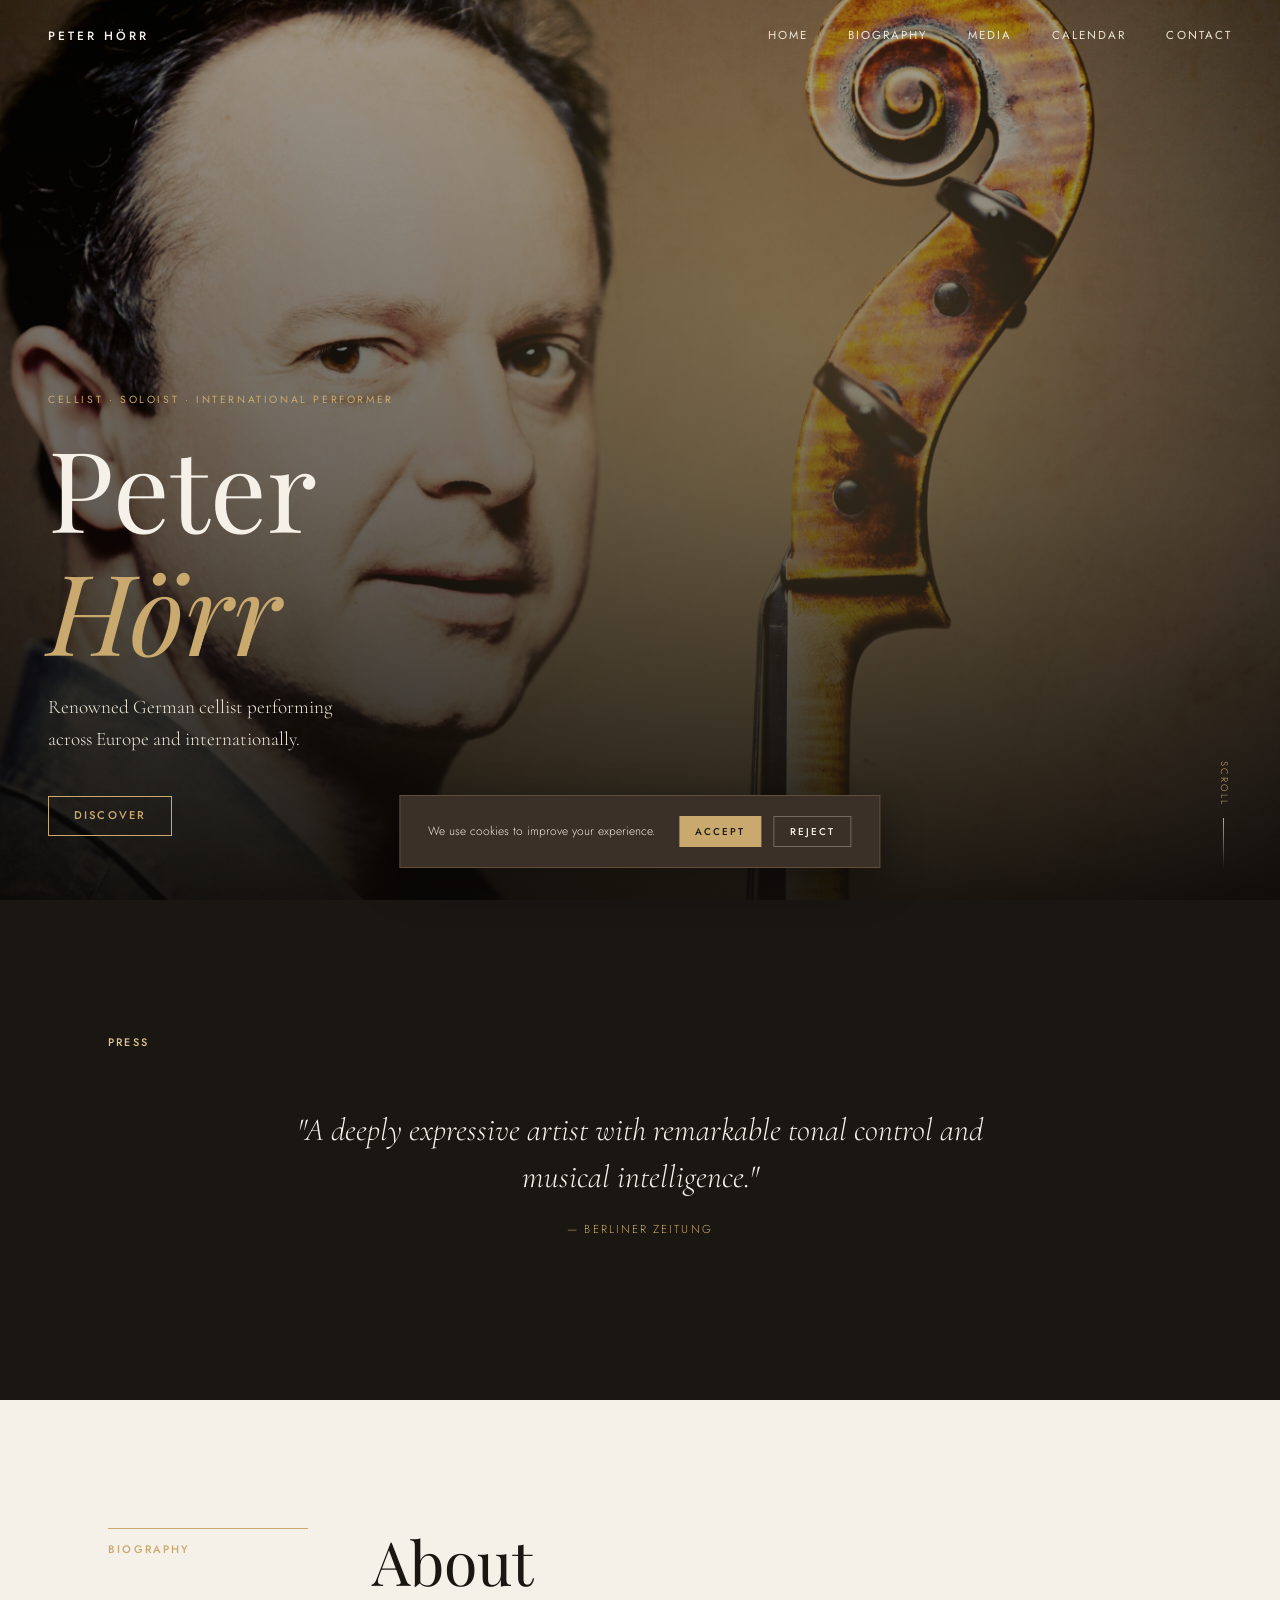
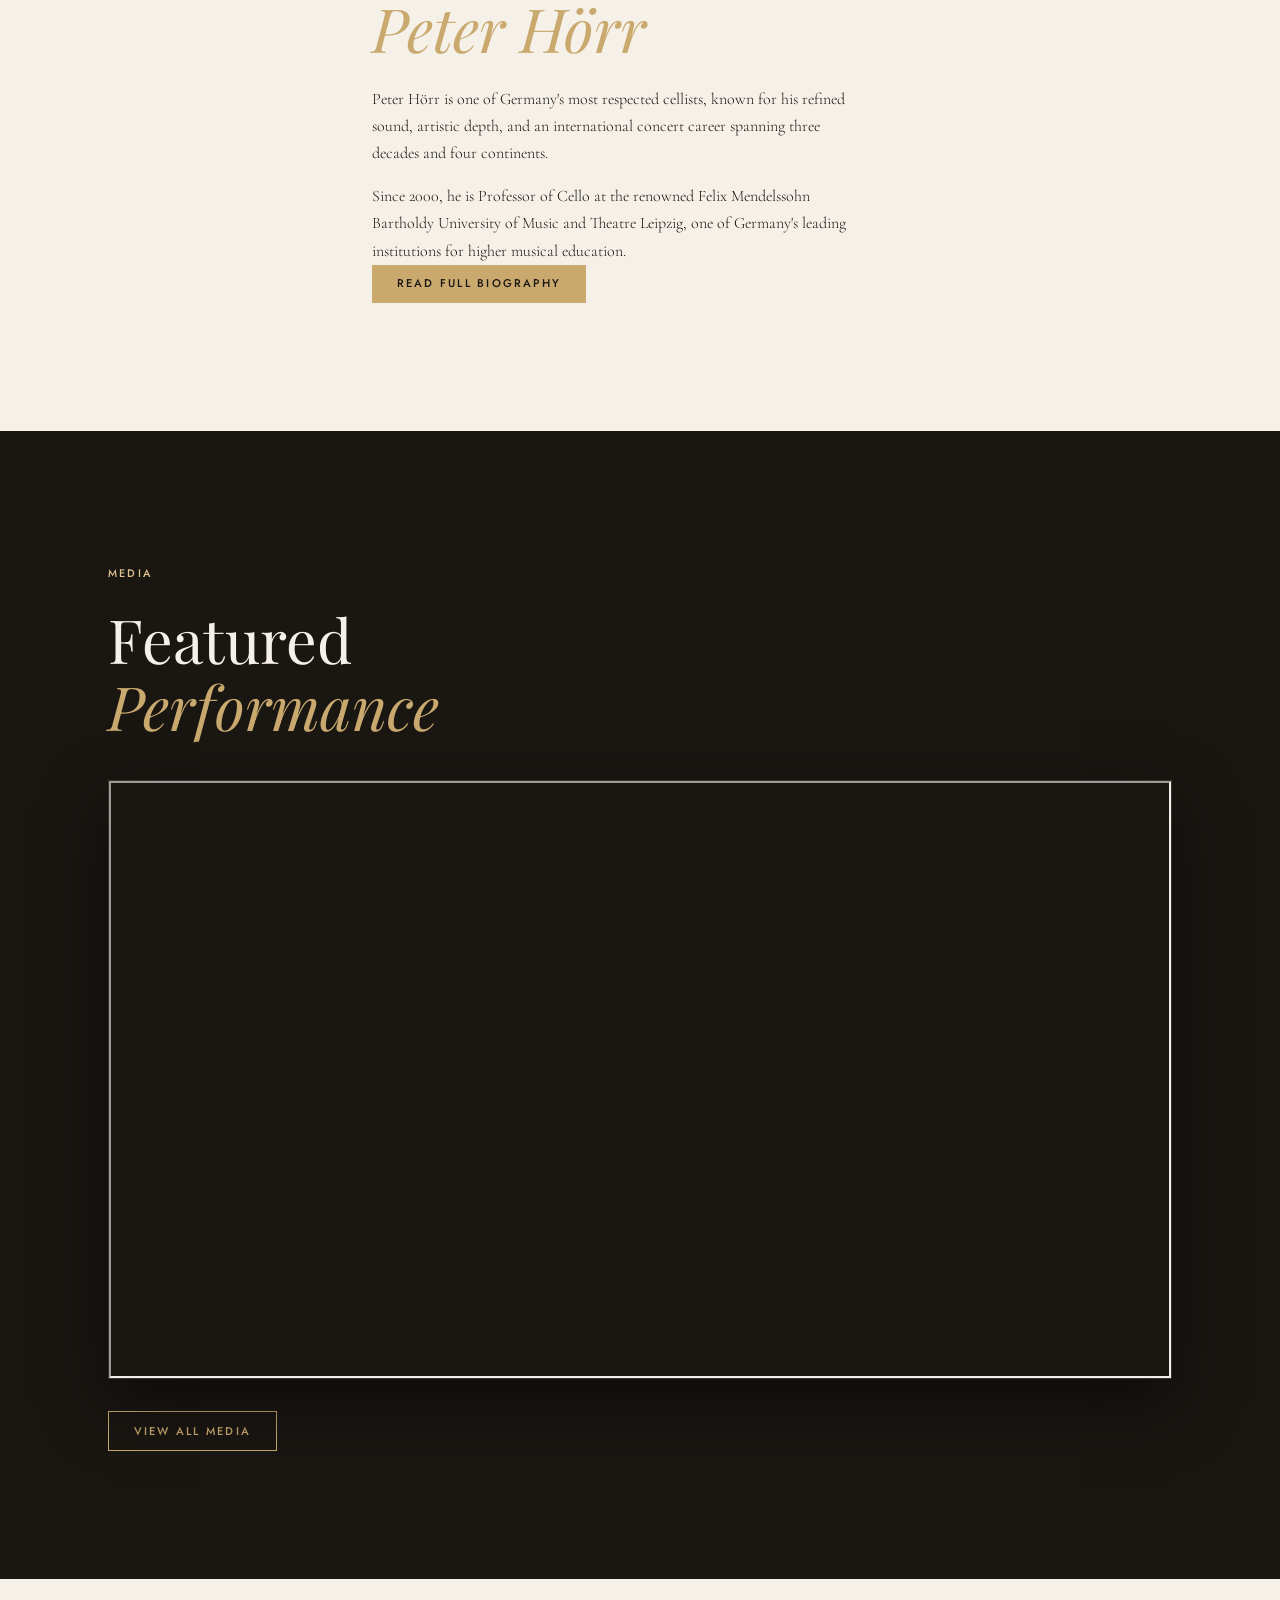
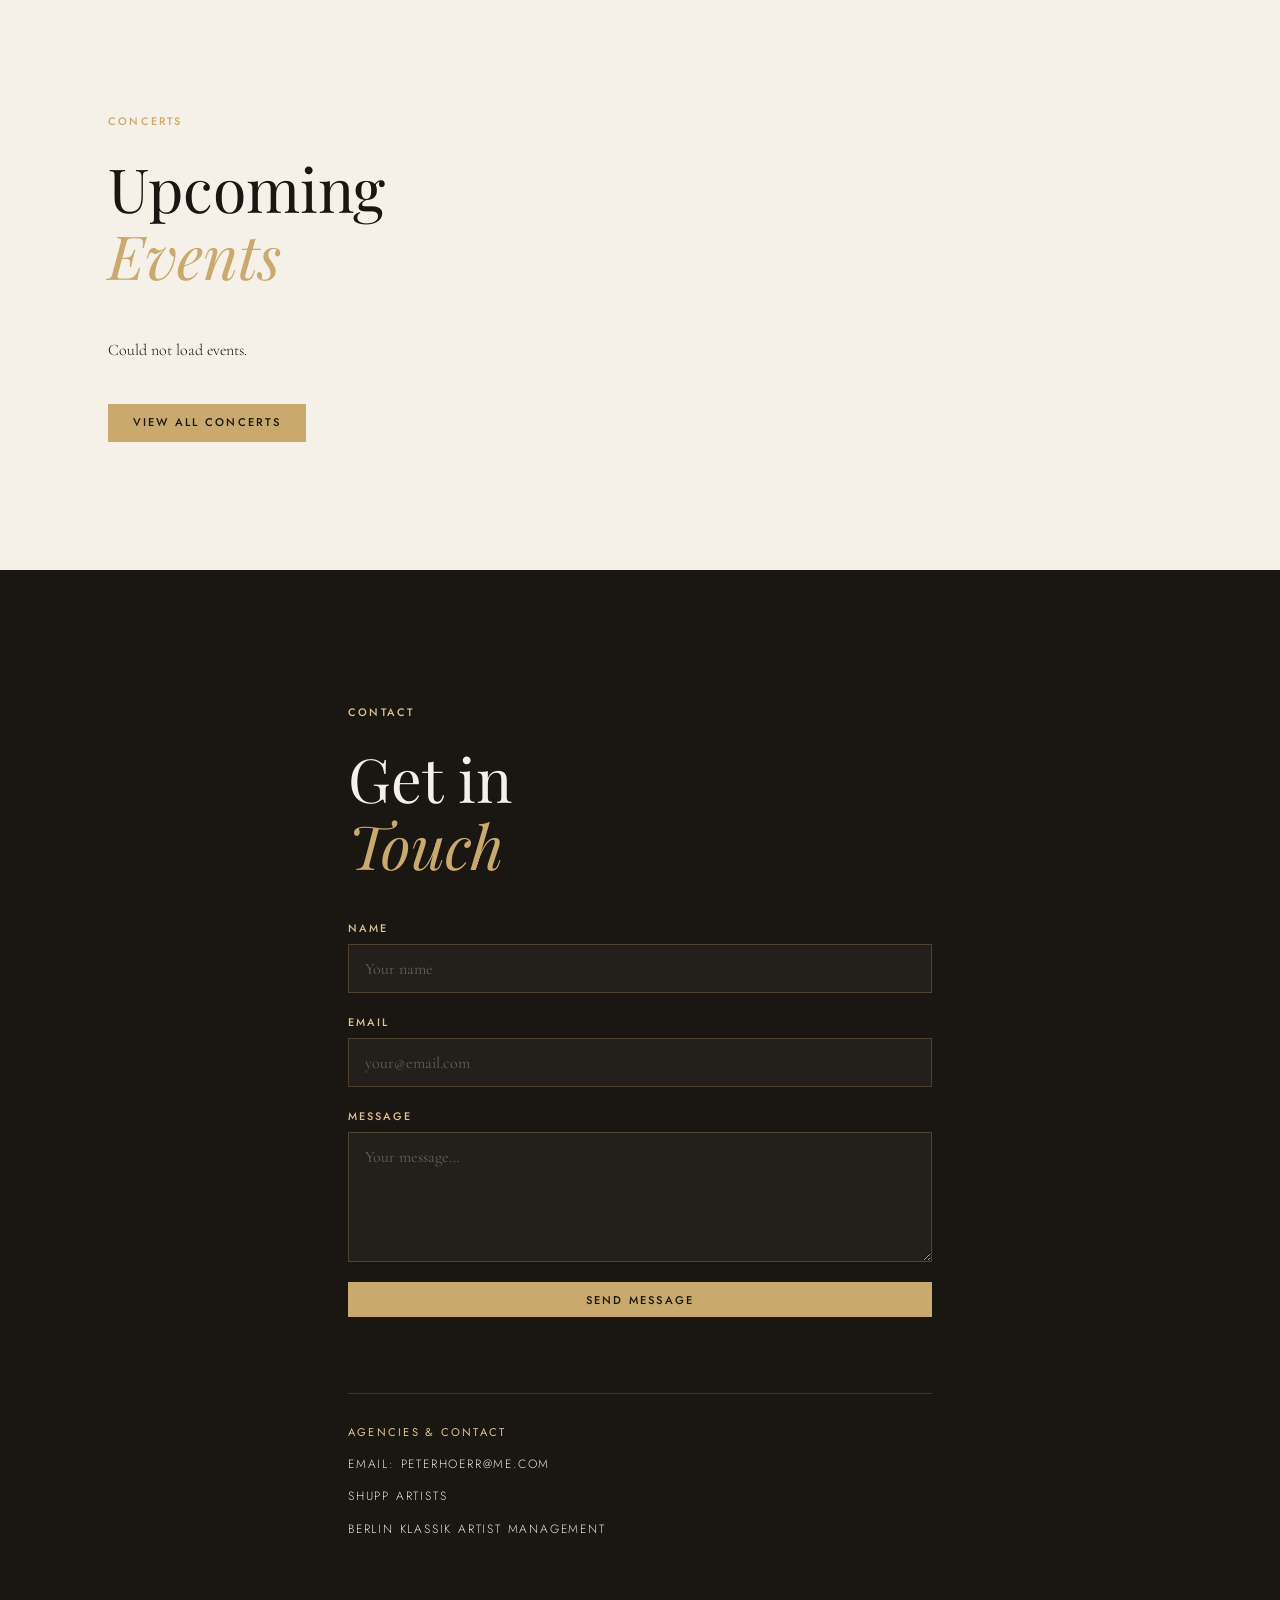
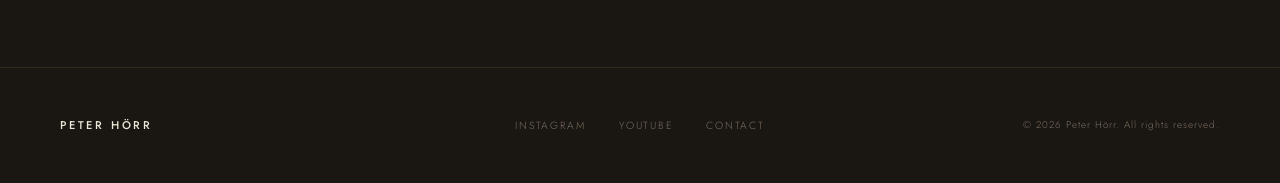
==== commit 8d2d0c14: "Update hero section image in index.html" ====
--- a/index.html
+++ b/index.html
@@ -32,7 +32,7 @@
   <!-- HERO -->
   <section class="hero" id="home">
     <div class="hero-bg">
-      <img src="unnamed%20%281%29.png" alt="Peter Hörr">
+      <img src="large_peterhoerr_copyright_josepmolina_net__2.jpg" alt="Peter Hörr">
     </div>
     <div class="hero-content">
       <span class="hero-kicker">Cellist · Soloist · International Performer</span>
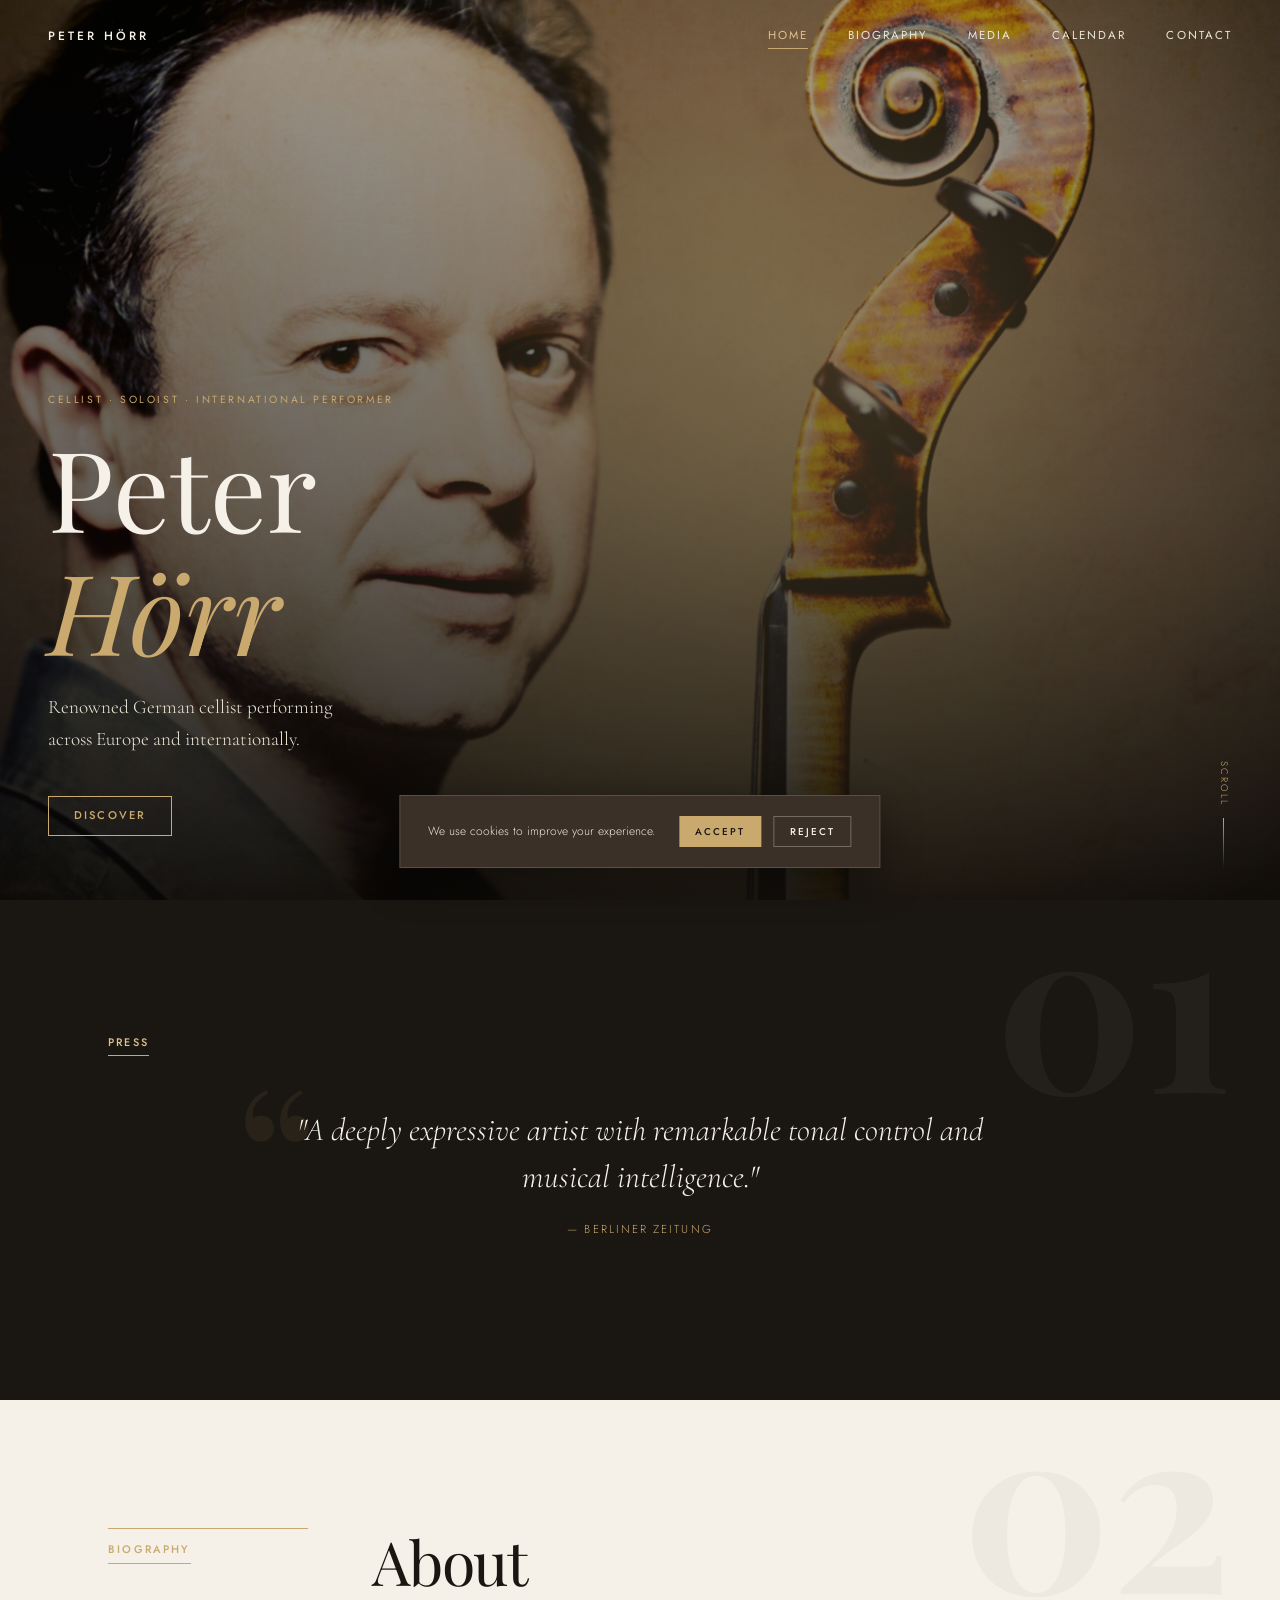
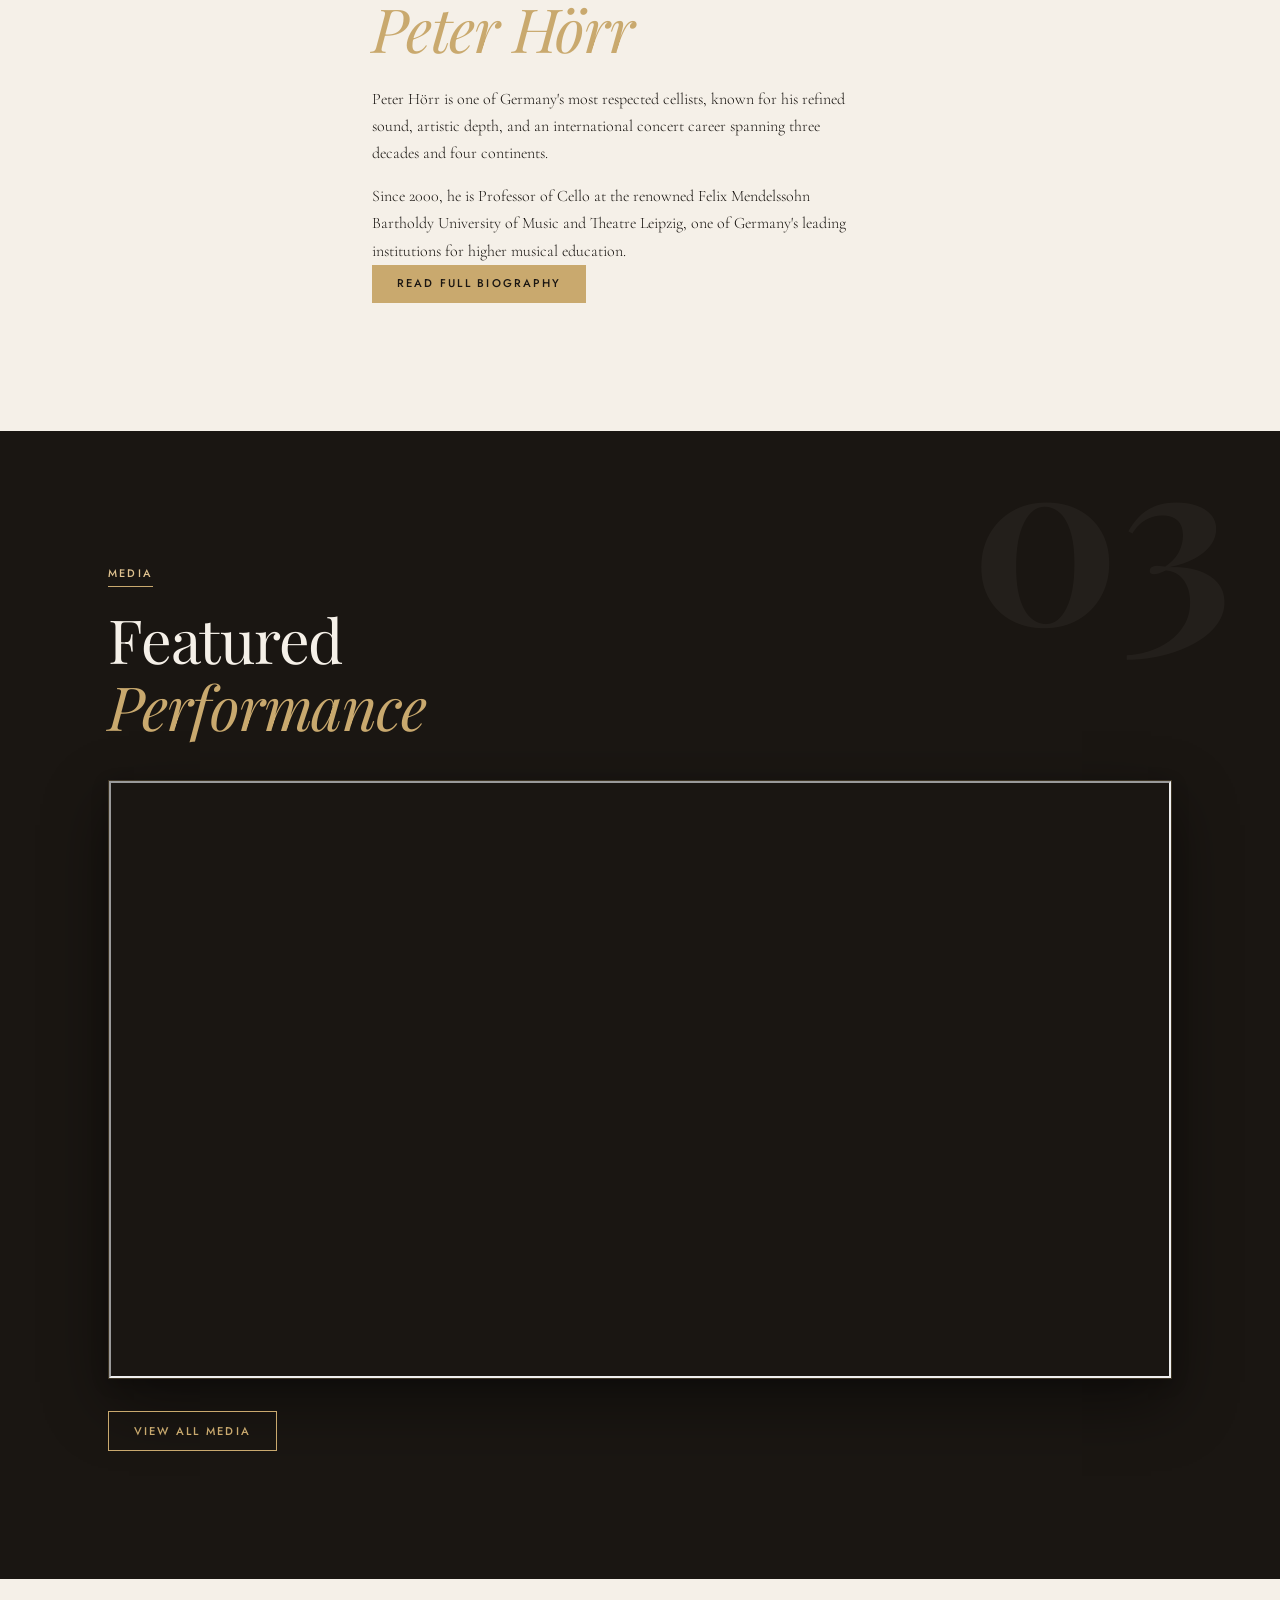
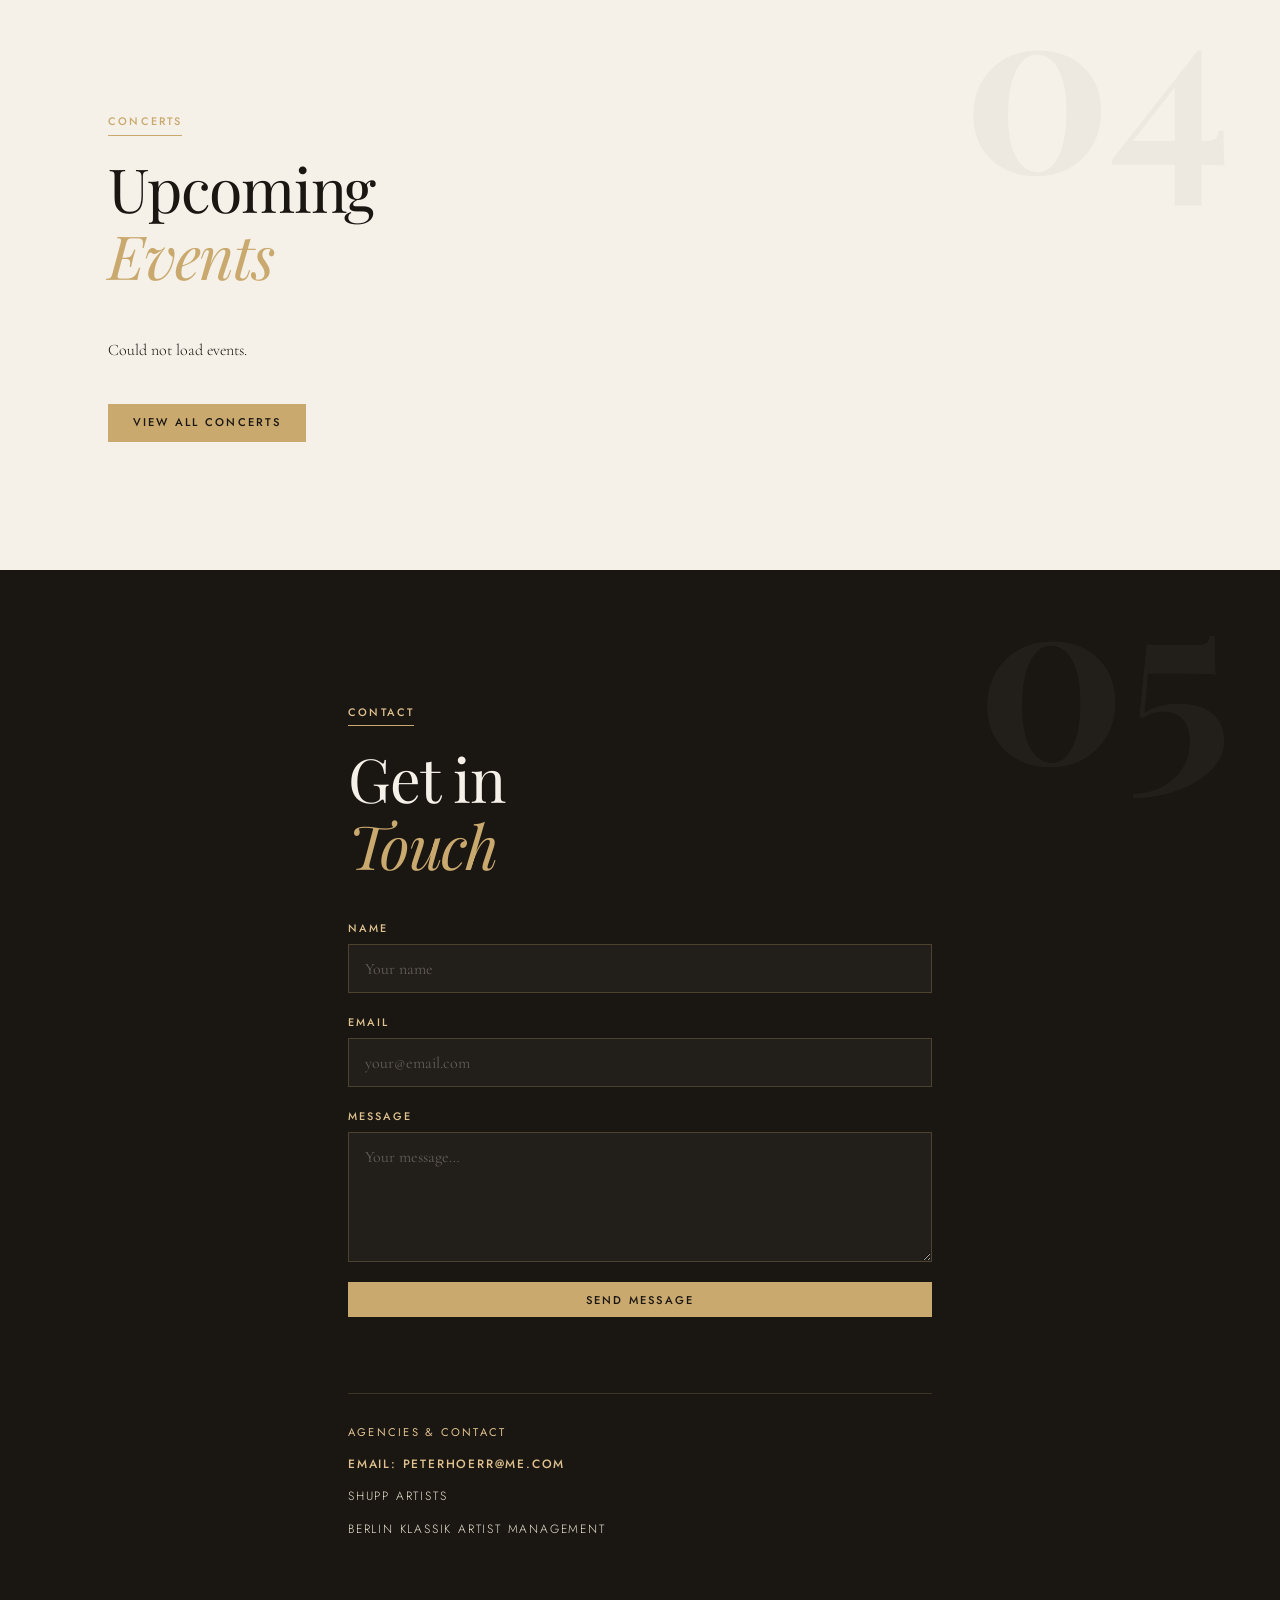
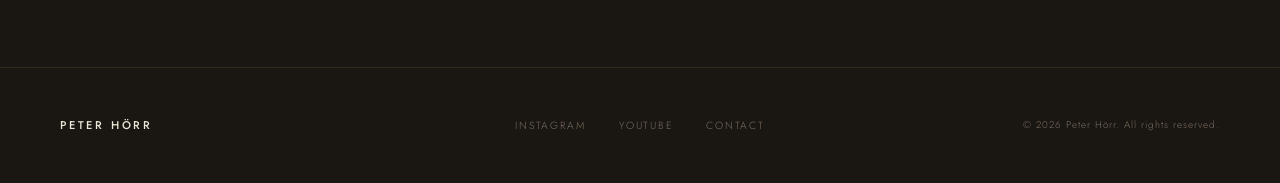
==== commit 0d2a163e: "Refactor JavaScript and update comments in index.html Refactor JavaScript for better structure and r" ====
--- a/index.html
+++ b/index.html
@@ -92,7 +92,7 @@
     </div>
   </section>
 
-  <!-- CALENDAR — only 2 events -->
+  <!-- CALENDAR -->
   <section class="section" id="calendar">
     <div class="container">
       <span class="label">Concerts</span>
@@ -159,66 +159,123 @@
   </div>
 
   <script>
+    /* ── Año en footer ── */
     document.getElementById('year').textContent = new Date().getFullYear();
 
-    const header = document.getElementById('header');
-    window.addEventListener('scroll', function() {
-      header.classList.toggle('scrolled', window.scrollY > 40);
-    });
-
-    const nav = document.getElementById('nav');
-    const btn = document.getElementById('menuBtn');
-    btn.addEventListener('click', function() {
-      const open = nav.classList.toggle('is-open');
-      btn.setAttribute('aria-expanded', open);
+    /* ── Referencias DOM ── */
+    const header  = document.getElementById('header');
+    const nav     = document.getElementById('nav');
+    const btn     = document.getElementById('menuBtn');
+    const heroBgImg = document.querySelector('.hero-bg img');
+
+    /* ── Scroll: header + barra de progreso + parallax ── */
+    window.addEventListener('scroll', function () {
+      var y   = window.scrollY;
+      var max = document.documentElement.scrollHeight - window.innerHeight;
+
+      /* Header scrolled */
+      header.classList.toggle('scrolled', y > 40);
+
+      /* Barra de progreso */
+      var pct = max > 0 ? (y / max * 100).toFixed(1) : 0;
+      header.style.setProperty('--scroll-progress', pct + '%');
+
+      /* Parallax hero — solo mientras el hero es visible */
+      if (heroBgImg && y < window.innerHeight * 1.5) {
+        heroBgImg.style.transform = 'scale(1.05) translateY(' + (y * 0.15) + 'px)';
+      }
+    }, { passive: true });
+
+    /* ── Menú hamburguesa ── */
+    function closeMenu() {
+      nav.classList.remove('is-open');
+      btn.setAttribute('aria-expanded', 'false');
+      document.body.classList.remove('menu-open');
+    }
+
+    btn.addEventListener('click', function () {
+      var open = nav.classList.toggle('is-open');
+      btn.setAttribute('aria-expanded', String(open));
       document.body.classList.toggle('menu-open', open);
-      if (open) window.scrollTo({ top: 0, behavior: 'smooth' });
-    });
-    document.querySelectorAll('#nav a').forEach(function(link) {
-      link.addEventListener('click', function() {
-        nav.classList.remove('is-open');
-        btn.setAttribute('aria-expanded', 'false');
-        document.body.classList.remove('menu-open');
+    });
+
+    /* Cierra al clicar un link del menú */
+    document.querySelectorAll('#nav a').forEach(function (link) {
+      link.addEventListener('click', closeMenu);
+    });
+
+    /* Cierra al clicar fuera */
+    document.addEventListener('click', function (e) {
+      if (!nav.contains(e.target) && !btn.contains(e.target)) {
+        closeMenu();
+      }
+    });
+
+    /* Cierra con Escape */
+    document.addEventListener('keydown', function (e) {
+      if (e.key === 'Escape') { closeMenu(); btn.focus(); }
+    });
+
+    /* ── Nav activo según sección visible ── */
+    var navLinks = document.querySelectorAll('#nav a[href^="#"]');
+    var sections = document.querySelectorAll('section[id]');
+
+    var sectionObserver = new IntersectionObserver(function (entries) {
+      entries.forEach(function (entry) {
+        if (entry.isIntersecting) {
+          var id = '#' + entry.target.getAttribute('id');
+          navLinks.forEach(function (link) {
+            link.classList.toggle('active', link.getAttribute('href') === id);
+          });
+        }
       });
-    });
-    document.addEventListener('click', function(e) {
-      if (!nav.contains(e.target) && !btn.contains(e.target)) {
-        nav.classList.remove('is-open');
-        btn.setAttribute('aria-expanded', 'false');
-        document.body.classList.remove('menu-open');
+    }, { threshold: 0.45, rootMargin: '-10% 0px -45% 0px' });
+
+    sections.forEach(function (s) { sectionObserver.observe(s); });
+
+    /* ── Lazy loading con fade-in ── */
+    document.querySelectorAll('img[loading="lazy"]').forEach(function (img) {
+      if (img.complete) {
+        img.classList.add('is-loaded');
+      } else {
+        img.addEventListener('load', function () { img.classList.add('is-loaded'); });
       }
     });
 
-    function acceptCookies() {
-      localStorage.setItem('cookies', 'accepted');
-      document.getElementById('cookieBanner').style.display = 'none';
-    }
-    function rejectCookies() {
-      localStorage.setItem('cookies', 'rejected');
-      document.getElementById('cookieBanner').style.display = 'none';
-    }
-    if (!localStorage.getItem('cookies')) {
-      document.getElementById('cookieBanner').style.display = 'flex';
-    }
-
-    document.getElementById('contactForm').addEventListener('submit', function(e) {
-      e.preventDefault();
-      document.getElementById('formStatus').textContent = 'Thank you — your message has been sent.';
-      this.reset();
-    });
-
+    /* ── Reveal por IntersectionObserver ── */
     var revealEls = document.querySelectorAll('.section, .event-card, .quote');
-    var io = new IntersectionObserver(function(entries) {
-      entries.forEach(function(entry) {
+    var io = new IntersectionObserver(function (entries) {
+      entries.forEach(function (entry) {
         if (entry.isIntersecting) {
           entry.target.classList.add('is-visible');
           io.unobserve(entry.target);
         }
       });
     }, { threshold: 0.1 });
-    revealEls.forEach(function(el) { io.observe(el); });
+    revealEls.forEach(function (el) { io.observe(el); });
+
+    /* ── Cookies ── */
+    function acceptCookies() {
+      localStorage.setItem('cookies', 'accepted');
+      document.getElementById('cookieBanner').style.display = 'none';
+    }
+    function rejectCookies() {
+      localStorage.setItem('cookies', 'rejected');
+      document.getElementById('cookieBanner').style.display = 'none';
+    }
+    if (!localStorage.getItem('cookies')) {
+      document.getElementById('cookieBanner').style.display = 'flex';
+    }
+
+    /* ── Formulario de contacto ── */
+    document.getElementById('contactForm').addEventListener('submit', function (e) {
+      e.preventDefault();
+      document.getElementById('formStatus').textContent = 'Thank you — your message has been sent.';
+      this.reset();
+    });
   </script>
 
+  <!-- Google Sheets — eventos del calendario (sin tocar) -->
   <script>
     const URL_SHEET = 'https://docs.google.com/spreadsheets/d/e/2PACX-1vTn1g8XWcBeNSZLfI80KQ2yX8OuSGgW3uhx0LGDekNlIQUe03zSUZdrQo4fV4eZUTAp_5PWyHA5EZmh/pub?gid=0&single=true&output=csv';
 
@@ -279,7 +336,6 @@
         const eventos = parsearCSV(csv);
         const lista = document.getElementById('events-list');
         if (!eventos.length) { lista.innerHTML = '<p>No upcoming events.</p>'; return; }
-        /* Show only first 2 events on homepage */
         lista.innerHTML = eventos.slice(0, 2).map(eventoHTML).join('');
       })
       .catch(() => {
--- a/style.css
+++ b/style.css
@@ -8,7 +8,6 @@
 
 /* ── Design tokens ── */
 :root {
-  /* Palette */
   --cream:       #f5f0e8;
   --cream-dim:   #ece6d6;
   --ink:         #1a1612;
@@ -18,23 +17,34 @@
   --gold-light:  #dfc28f;
   --white:       #ffffff;
 
-  /* Type */
   --font-display: 'Playfair Display', Georgia, serif;
   --font-body:    'Cormorant Garamond', Georgia, serif;
   --font-ui:      'Jost', system-ui, sans-serif;
 
-  /* Spacing */
   --gap:    clamp(2rem, 5vw, 5rem);
   --gutter: clamp(1.25rem, 5vw, 3rem);
 
-  /* Motion */
   --ease: cubic-bezier(0.22, 1, 0.36, 1);
   --dur:  0.6s;
 }
 
+/* ── Scrollbar ── */
+::-webkit-scrollbar              { width: 4px; }
+::-webkit-scrollbar-track        { background: var(--cream-dim); }
+::-webkit-scrollbar-thumb        { background: var(--gold); border-radius: 2px; }
+::-webkit-scrollbar-thumb:hover  { background: var(--gold-light); }
+*                                { scrollbar-width: thin; scrollbar-color: var(--gold) var(--cream-dim); }
+
 html {
   scroll-behavior: smooth;
+  scroll-padding-top: 5rem;
   -webkit-font-smoothing: antialiased;
+}
+
+/* ── Page fade-in ── */
+@keyframes pageFadeIn {
+  from { opacity: 0; }
+  to   { opacity: 1; }
 }
 
 body {
@@ -45,16 +55,17 @@
   font-weight: 300;
   line-height: 1.7;
   overflow-x: hidden;
-}
-
-body.menu-open { overflow: hidden; }
+  animation: pageFadeIn 0.4s ease forwards;
+}
+
+body.menu-open {
+  overflow: hidden;
+  overscroll-behavior: contain;
+}
 
 img, video, iframe { display: block; max-width: 100%; }
 
-a {
-  color: inherit;
-  text-decoration: none;
-}
+a { color: inherit; text-decoration: none; }
 
 /* ============================================================
    TYPOGRAPHY
@@ -69,6 +80,7 @@
 
 h2 {
   font-size: clamp(2.2rem, 5vw, 3.8rem);
+  letter-spacing: -0.02em;
   margin-bottom: 1.5rem;
 }
 
@@ -77,8 +89,18 @@
 em { font-style: italic; color: var(--gold); }
 
 p { max-width: 60ch; }
-
 p + p { margin-top: 1rem; }
+
+/* ============================================================
+   LAZY LOADING
+   ============================================================ */
+img[loading="lazy"] {
+  opacity: 0;
+  transition: opacity 0.7s var(--ease);
+}
+img[loading="lazy"].is-loaded {
+  opacity: 1;
+}
 
 /* ============================================================
    LAYOUT HELPERS
@@ -89,9 +111,7 @@
   padding-inline: var(--gutter);
 }
 
-.container--narrow {
-  max-width: 680px;
-}
+.container--narrow { max-width: 680px; }
 
 .container--split {
   display: grid;
@@ -101,10 +121,7 @@
 }
 
 @media (max-width: 700px) {
-  .container--split {
-    grid-template-columns: 1fr;
-    gap: 1.5rem;
-  }
+  .container--split { grid-template-columns: 1fr; gap: 1.5rem; }
 }
 
 /* ============================================================
@@ -119,21 +136,59 @@
   text-transform: uppercase;
   color: var(--gold);
   margin-bottom: 1.5rem;
-}
+  position: relative;
+}
+
+/* Línea dorada animada */
+.label::after {
+  content: '';
+  position: absolute;
+  inset-block-end: -5px;
+  inset-inline-start: 0;
+  width: 100%;
+  height: 1px;
+  background: var(--gold);
+  transform: scaleX(0);
+  transform-origin: left;
+  transition: transform 0.7s var(--ease);
+  transition-delay: 0.2s;
+}
+
+.section.is-visible .label::after { transform: scaleX(1); }
+.quote.is-visible    .label::after { transform: scaleX(1); }
 
 /* ============================================================
    SECTION
    ============================================================ */
+body { counter-reset: section-counter; }
+
 .section {
   padding-block: clamp(4rem, 10vw, 9rem);
+  position: relative;
+  overflow: hidden;
   opacity: 0;
   transform: translateY(28px);
   transition: opacity var(--dur) var(--ease), transform var(--dur) var(--ease);
-}
-
-.section.is-visible {
-  opacity: 1;
-  transform: none;
+  counter-increment: section-counter;
+}
+
+.section.is-visible { opacity: 1; transform: none; }
+
+/* Número decorativo de fondo */
+.section::after {
+  content: '0' counter(section-counter);
+  font-family: var(--font-display);
+  font-size: clamp(9rem, 18vw, 16rem);
+  font-weight: 700;
+  line-height: 1;
+  position: absolute;
+  inset-block-start: -1rem;
+  inset-inline-end: var(--gutter);
+  color: var(--ink);
+  opacity: 0.03;
+  pointer-events: none;
+  user-select: none;
+  z-index: 0;
 }
 
 .section--dark {
@@ -141,8 +196,18 @@
   color: var(--cream);
 }
 
+.section--dark::after {
+  color: var(--cream);
+  opacity: 0.04;
+}
+
 .section--dark .label { color: var(--gold-light); }
 .section--dark p      { color: var(--cream-dim); }
+
+/* Separadores suaves entre secciones claras */
+.section:not(.section--dark) + .section:not(.section--dark) {
+  border-top: 1px solid rgba(201, 169, 110, 0.12);
+}
 
 /* ============================================================
    HEADER
@@ -156,9 +221,27 @@
   align-items: center;
   justify-content: space-between;
   padding: 1.6rem var(--gutter);
-  transition: background var(--dur) var(--ease), backdrop-filter var(--dur) var(--ease),
-              box-shadow var(--dur) var(--ease), padding var(--dur) var(--ease);
-}
+  transition: background var(--dur) var(--ease),
+              backdrop-filter var(--dur) var(--ease),
+              box-shadow var(--dur) var(--ease),
+              padding var(--dur) var(--ease);
+}
+
+/* Barra de progreso de scroll */
+.header::after {
+  content: '';
+  position: absolute;
+  inset-block-end: 0;
+  inset-inline-start: 0;
+  height: 2px;
+  width: var(--scroll-progress, 0%);
+  background: linear-gradient(to right, var(--gold), var(--gold-light));
+  transition: width 0.1s linear;
+  opacity: 0;
+  transition: width 0.1s linear, opacity 0.3s;
+}
+
+.header.scrolled::after { opacity: 1; }
 
 .header.scrolled {
   background: rgba(26, 22, 18, 0.88);
@@ -177,9 +260,12 @@
   text-transform: uppercase;
   color: var(--cream);
   white-space: nowrap;
-}
-
-/* Navigation */
+  transition: color 0.25s;
+}
+
+.logo:hover { color: var(--gold-light); }
+
+/* Navigation — desktop */
 .nav {
   display: flex;
   align-items: center;
@@ -209,8 +295,12 @@
   transition: transform 0.3s var(--ease);
 }
 
-.nav a:hover { color: var(--gold-light); }
+.nav a:hover       { color: var(--gold-light); }
 .nav a:hover::after { transform: scaleX(1); }
+
+/* Estado activo */
+.nav a.active             { color: var(--gold-light); }
+.nav a.active::after      { transform: scaleX(1); }
 
 /* Hamburger */
 .menu-toggle {
@@ -220,8 +310,9 @@
   background: none;
   border: none;
   cursor: pointer;
-  padding: 4px;
-  z-index: 110;
+  padding: 8px;
+  z-index: 300;
+  position: relative;
 }
 
 .menu-toggle span {
@@ -232,36 +323,50 @@
   transition: transform 0.35s var(--ease), opacity 0.25s;
 }
 
+/* ── Mobile nav ── */
 @media (max-width: 768px) {
-  .menu-toggle { 
-     display: flex;
-     z-index: 300;
-  }
+  .menu-toggle { display: flex; }
+
   .nav {
     position: fixed;
     inset: 0;
+    z-index: 150;
     flex-direction: column;
     justify-content: center;
+    align-items: center;
     gap: 2.5rem;
     background: var(--ink);
-    clip-path: circle(0% at calc(100% - 2.5rem) 2.5rem);
-    transition: clip-path 0.55s var(--ease);
+    opacity: 0;
+    visibility: hidden;
+    transform: translateY(-12px);
     pointer-events: none;
-    
+    transition: opacity 0.45s var(--ease),
+                transform 0.45s var(--ease),
+                visibility 0.45s;
   }
+
   .nav.is-open {
-    clip-path: circle(150% at calc(100% - 2.5rem) 2.5rem);
+    opacity: 1;
+    visibility: visible;
+    transform: none;
     pointer-events: all;
   }
+
   .nav a {
     font-size: 0.9rem;
     letter-spacing: 0.22em;
+    color: var(--cream-dim);
   }
+
+  .nav a:hover { color: var(--gold-light); }
+
+  /* Hamburger → X */
   .menu-toggle[aria-expanded="true"] span:nth-child(1) {
     transform: translateY(6.5px) rotate(45deg);
   }
   .menu-toggle[aria-expanded="true"] span:nth-child(2) {
     opacity: 0;
+    transform: scaleX(0);
   }
   .menu-toggle[aria-expanded="true"] span:nth-child(3) {
     transform: translateY(-6.5px) rotate(-45deg);
@@ -281,7 +386,6 @@
   color: var(--cream);
 }
 
-/* Background */
 .hero-bg {
   position: absolute;
   inset: 0;
@@ -295,52 +399,43 @@
   object-position: center 20%;
   transform: scale(1.05);
   filter: brightness(0.82) contrast(1.05) saturate(1.05);
-}
-
-/* 🎻 LIGHTING OVERLAY (concierto elegante) */
+  will-change: transform;
+}
+
+/* Lighting overlay */
 .hero-bg::after {
   content: "";
   position: absolute;
   inset: 0;
-
   background:
-    /* luz dorada principal (como foco de escenario) */
     radial-gradient(
       circle at 65% 35%,
       rgba(201, 169, 110, 0.28) 0%,
       rgba(201, 169, 110, 0.10) 35%,
       transparent 70%
     ),
-
-    /* sombra cinematográfica inferior */
     linear-gradient(
       180deg,
-      rgba(10, 8, 6, 0.25) 0%,
+      rgba(10, 8, 6, 0.25)  0%,
       rgba(10, 8, 6, 0.55) 55%,
       rgba(10, 8, 6, 0.92) 100%
     ),
-
-    /* leve tinte cálido global */
     radial-gradient(
       circle at center,
       rgba(255, 210, 140, 0.06),
       transparent 60%
     );
-
   pointer-events: none;
 }
 
-
-/* Grain overlay */
 .hero-grain {
   position: absolute;
   inset: 0;
-  background-image: url(unnamed (1).png);
+  background-image: url(unnamed\ \(1\).png);
   opacity: 0.35;
   pointer-events: none;
 }
 
-/* Gold horizontal rule */
 .hero::before {
   content: '';
   position: absolute;
@@ -383,7 +478,6 @@
   max-width: none;
 }
 
-/* Scroll indicator */
 .hero-scroll {
   position: absolute;
   inset-block-end: 2rem;
@@ -413,12 +507,19 @@
   animation: scrollPulse 2s ease-in-out infinite;
 }
 
+/* Ocultar scroll indicator en móviles muy pequeños */
+@media (max-width: 480px) {
+  .hero-scroll { display: none; }
+  .hero-content { padding-bottom: 1rem; }
+  .hero::before { display: none; }
+}
+
 @keyframes fadeUp {
   to { opacity: 1; transform: none; }
 }
 
 @keyframes scrollPulse {
-  0%, 100% { transform: scaleY(1); opacity: 1; }
+  0%, 100% { transform: scaleY(1);   opacity: 1;   }
   50%       { transform: scaleY(0.6); opacity: 0.4; }
 }
 
@@ -430,14 +531,27 @@
   max-width: 780px;
   margin-inline: auto;
   padding-block: 2rem;
+  position: relative;
   opacity: 0;
   transform: translateY(20px);
   transition: opacity var(--dur) var(--ease), transform var(--dur) var(--ease);
 }
 
-.quote.is-visible {
-  opacity: 1;
-  transform: none;
+.quote.is-visible { opacity: 1; transform: none; }
+
+/* Comillas decorativas */
+.quote::before {
+  content: '\201C';
+  font-family: var(--font-display);
+  font-size: clamp(8rem, 16vw, 13rem);
+  line-height: 1;
+  color: var(--gold);
+  opacity: 0.08;
+  position: absolute;
+  inset-block-start: -1.5rem;
+  inset-inline-start: -1rem;
+  pointer-events: none;
+  user-select: none;
 }
 
 .quote p {
@@ -446,6 +560,8 @@
   line-height: 1.45;
   color: var(--cream);
   max-width: none;
+  position: relative;
+  z-index: 1;
 }
 
 .quote footer {
@@ -466,6 +582,51 @@
   padding-top: 0.4rem;
   border-top: 1px solid var(--gold);
 }
+
+/* Foto de bio con overlay dorado y marco animado */
+.bio-photo {
+  position: relative;
+  overflow: hidden;
+  display: block;
+}
+
+.bio-photo img {
+  width: 100%;
+  display: block;
+  transition: transform 0.7s var(--ease);
+}
+
+/* Overlay dorado */
+.bio-photo::after {
+  content: '';
+  position: absolute;
+  inset: 0;
+  background: rgba(201, 169, 110, 0.15);
+  opacity: 0;
+  transition: opacity 0.4s var(--ease);
+  pointer-events: none;
+}
+
+/* Marco animado */
+.bio-photo::before {
+  content: '';
+  position: absolute;
+  inset: 0;
+  border: 1px solid var(--gold);
+  opacity: 0;
+  transform: scale(1.04);
+  transition: opacity 0.4s var(--ease), transform 0.4s var(--ease);
+  pointer-events: none;
+  z-index: 2;
+}
+
+.bio-photo:hover img      { transform: scale(1.04); }
+.bio-photo:hover::after   { opacity: 1; }
+.bio-photo:hover::before  { opacity: 1; transform: scale(1); }
+
+/* Stagger sección bio */
+.section.is-visible .split-label { transition-delay: 0ms; }
+.section.is-visible h2            { transition-delay: 80ms; }
 
 /* ============================================================
    VIDEO
@@ -474,13 +635,20 @@
   position: relative;
   margin-top: 2.5rem;
   border: 1px solid rgba(201, 169, 110, 0.2);
-  box-shadow: 0 24px 60px rgba(0, 0, 0, 0.5);
+  box-shadow: 0 24px 60px rgba(0, 0, 0, 0.45),
+              0 4px  16px rgba(0, 0, 0, 0.2);
+  transition: box-shadow 0.4s var(--ease);
+}
+
+.video-wrapper:hover {
+  box-shadow: 0 32px 80px rgba(0, 0, 0, 0.55),
+              0 4px  20px rgba(201, 169, 110, 0.12);
 }
 
 .video-wrapper::before {
   content: '';
   display: block;
-  padding-top: 56.25%; /* 16:9 */
+  padding-top: 56.25%;
 }
 
 .video-wrapper iframe {
@@ -497,7 +665,6 @@
   margin-top: 3rem;
   display: flex;
   flex-direction: column;
-  gap: 0;
 }
 
 .event-card {
@@ -505,19 +672,28 @@
   grid-template-columns: 180px 1fr auto;
   align-items: center;
   gap: 2rem;
-  padding: 2rem 0;
-  border-top: 1px solid var(--cream-dim);
+  padding: 2rem 1rem;
+  border-top: 1px solid rgba(26, 22, 18, 0.12);
+  border-radius: 2px;
   opacity: 0;
   transform: translateX(-16px);
-  transition: opacity var(--dur) var(--ease), transform var(--dur) var(--ease);
-}
-
-.event-card.is-visible {
-  opacity: 1;
-  transform: none;
-}
-
-.event-card:last-child { border-bottom: 1px solid var(--cream-dim); }
+  transition: opacity var(--dur) var(--ease),
+              transform var(--dur) var(--ease),
+              background 0.25s;
+}
+
+.event-card:last-child { border-bottom: 1px solid rgba(26, 22, 18, 0.12); }
+
+.event-card:hover { background: rgba(201, 169, 110, 0.06); }
+
+/* Entrada escalonada */
+.event-card:nth-child(1) { transition-delay: 0ms; }
+.event-card:nth-child(2) { transition-delay: 80ms; }
+.event-card:nth-child(3) { transition-delay: 160ms; }
+.event-card:nth-child(4) { transition-delay: 240ms; }
+.event-card:nth-child(5) { transition-delay: 320ms; }
+
+.event-card.is-visible { opacity: 1; transform: none; }
 
 .event-meta {
   display: flex;
@@ -542,16 +718,8 @@
   color: var(--ink-soft);
 }
 
-.event-venue {
-  font-size: 1.25rem;
-  margin-bottom: 0.3rem;
-}
-
-.event-program {
-  font-size: 0.9rem;
-  color: var(--ink-soft);
-  max-width: none;
-}
+.event-venue   { font-size: 1.25rem; margin-bottom: 0.3rem; }
+.event-program { font-size: 0.9rem; color: var(--ink-soft); max-width: none; }
 
 .event-link {
   display: inline-flex;
@@ -567,18 +735,16 @@
   transition: gap 0.25s var(--ease), color 0.25s;
 }
 
-.event-link:hover {
-  gap: 0.9rem;
-  color: var(--ink);
+.event-link:hover { gap: 0.9rem; color: var(--ink); }
+
+@media (max-width: 860px) {
+  .event-card { grid-template-columns: 140px 1fr; gap: 1.25rem; }
+  .event-link { display: none; }
 }
 
 @media (max-width: 640px) {
-  .event-card {
-    grid-template-columns: 1fr;
-    gap: 0.75rem;
-  }
-
-  .event-link { align-self: flex-start; }
+  .event-card { grid-template-columns: 1fr; gap: 0.75rem; padding: 1.5rem 0.5rem; }
+  .event-link { display: inline-flex; align-self: flex-start; }
 }
 
 /* ============================================================
@@ -622,9 +788,7 @@
 }
 
 .contact-form input::placeholder,
-.contact-form textarea::placeholder {
-  color: rgba(245, 240, 232, 0.3);
-}
+.contact-form textarea::placeholder { color: rgba(245, 240, 232, 0.3); }
 
 .contact-form input:focus,
 .contact-form textarea:focus {
@@ -657,9 +821,25 @@
   padding: 0.85em 2.2em;
   border: none;
   cursor: pointer;
+  position: relative;
+  overflow: hidden;
   transition: background 0.25s, color 0.25s, border-color 0.25s, box-shadow 0.25s;
   white-space: nowrap;
 }
+
+/* Barra inferior animada en hover */
+.btn::before {
+  content: '';
+  position: absolute;
+  inset-block-end: 0;
+  inset-inline-start: 0;
+  height: 2px;
+  width: 0;
+  background: var(--gold-light);
+  transition: width 0.35s var(--ease);
+}
+
+.btn:hover::before { width: 100%; }
 
 .btn--primary {
   background: var(--gold);
@@ -670,6 +850,8 @@
   background: var(--gold-light);
   box-shadow: 0 6px 24px rgba(201, 169, 110, 0.3);
 }
+
+.btn--primary::before { background: rgba(255,255,255,0.35); }
 
 .btn--outline {
   background: transparent;
@@ -677,10 +859,7 @@
   color: var(--gold);
 }
 
-.btn--outline:hover {
-  background: var(--gold);
-  color: var(--ink);
-}
+.btn--outline:hover { background: var(--gold); color: var(--ink); }
 
 .btn--ghost {
   background: transparent;
@@ -690,13 +869,50 @@
 
 .btn--ghost:hover {
   border-color: var(--cream);
+  background: rgba(245, 240, 232, 0.06);
 }
 
 .btn--full { width: 100%; }
-
-.btn--sm {
-  font-size: 0.62rem;
-  padding: 0.7em 1.6em;
+.btn--sm   { font-size: 0.62rem; padding: 0.7em 1.6em; }
+
+/* ============================================================
+   AGENCIES
+   ============================================================ */
+.contact-agencies {
+  margin-top: 2.5rem;
+  padding-top: 2rem;
+  border-top: 1px solid rgba(201, 169, 110, 0.2);
+}
+
+.contact-subtitle {
+  font-family: var(--font-ui);
+  font-size: 0.7rem;
+  letter-spacing: 0.2em;
+  text-transform: uppercase;
+  color: var(--gold-light);
+  margin-bottom: 1rem;
+}
+
+.agency-list {
+  display: flex;
+  flex-direction: column;
+  gap: 0.75rem;
+}
+
+.agency-list a {
+  font-family: var(--font-ui);
+  font-size: 0.75rem;
+  letter-spacing: 0.15em;
+  text-transform: uppercase;
+  color: var(--cream-dim);
+  transition: color 0.25s ease;
+}
+
+.agency-list a:hover { color: var(--gold); }
+
+.agency-list a[href^="mailto"] {
+  color: var(--gold-light);
+  font-weight: 500;
 }
 
 /* ============================================================
@@ -726,10 +942,7 @@
   color: var(--cream-dim);
 }
 
-.footer-nav {
-  display: flex;
-  gap: 2rem;
-}
+.footer-nav { display: flex; gap: 2rem; }
 
 .footer-nav a {
   font-family: var(--font-ui);
@@ -751,13 +964,59 @@
 }
 
 @media (max-width: 640px) {
-  .footer-inner {
-    grid-template-columns: 1fr;
-    text-align: center;
-  }
-  .footer-nav  { justify-content: center; }
-  .footer-copy { text-align: center; }
-}
+  .footer-inner { grid-template-columns: 1fr; text-align: center; }
+  .footer-nav   { justify-content: center; }
+  .footer-copy  { text-align: center; }
+}
+
+/* ============================================================
+   MEDIA PAGE
+   ============================================================ */
+.video-grid {
+  display: grid;
+  grid-template-columns: repeat(auto-fit, minmax(280px, 1fr));
+  gap: 2rem;
+  margin-top: 2rem;
+}
+
+.photo-grid {
+  display: grid;
+  grid-template-columns: repeat(auto-fit, minmax(220px, 1fr));
+  gap: 1.5rem;
+  margin-top: 2rem;
+}
+
+.photo-grid img {
+  width: 100%;
+  height: 280px;
+  object-fit: cover;
+  border: 1px solid rgba(201, 169, 110, 0.2);
+  transition: transform 0.4s var(--ease), box-shadow 0.4s var(--ease);
+}
+
+.photo-grid img:hover {
+  transform: scale(1.03);
+  box-shadow: 0 12px 40px rgba(0, 0, 0, 0.3);
+}
+
+.audio-list {
+  display: flex;
+  flex-direction: column;
+  gap: 1.2rem;
+  margin-top: 1.5rem;
+}
+
+.audio-item {
+  display: flex;
+  justify-content: space-between;
+  align-items: center;
+  padding: 1rem 0;
+  border-top: 1px solid rgba(201, 169, 110, 0.25);
+}
+
+.audio-item p   { margin: 0; color: var(--cream-dim); }
+.audio-section  { margin-top: 4rem; }
+.audio-section h2 { font-size: clamp(2.2rem, 5vw, 3.8rem); margin-bottom: 1.5rem; }
 
 /* ============================================================
    COOKIE BANNER
@@ -786,11 +1045,7 @@
   max-width: none;
 }
 
-.cookie-actions {
-  display: flex;
-  gap: 0.75rem;
-  flex-shrink: 0;
-}
+.cookie-actions { display: flex; gap: 0.75rem; flex-shrink: 0; }
 
 @keyframes slideUp {
   from { transform: translateX(-50%) translateY(20px); opacity: 0; }
@@ -827,97 +1082,9 @@
     animation-duration: 0.001ms !important;
     transition-duration: 0.001ms !important;
   }
+  body         { animation: none; }
   .hero-content, .hero-scroll { opacity: 1; transform: none; }
-  .section { opacity: 1; transform: none; }
-  .event-card { opacity: 1; transform: none; }
-  .quote { opacity: 1; transform: none; }
-}
-.contact-agencies {
-  margin-top: 2.5rem;
-  padding-top: 2rem;
-  border-top: 1px solid rgba(201, 169, 110, 0.2);
-}
-
-.contact-subtitle {
-  font-family: var(--font-ui);
-  font-size: 0.7rem;
-  letter-spacing: 0.2em;
-  text-transform: uppercase;
-  color: var(--gold-light);
-  margin-bottom: 1rem;
-}
-
-.agency-list {
-  display: flex;
-  flex-direction: column;
-  gap: 0.75rem;
-}
-
-.agency-list a {
-  font-family: var(--font-ui);
-  font-size: 0.75rem;
-  letter-spacing: 0.15em;
-  text-transform: uppercase;
-  color: var(--cream-dim);
-  transition: color 0.25s ease;
-}
-
-.agency-list a:hover {
-
-.agency-list a[href^="mailto"] {
-  color: var(--gold-light);
-  font-weight: 500;
-} 
-   
-.video-grid {
-  display: grid;
-  grid-template-columns: repeat(auto-fit, minmax(280px, 1fr));
-  gap: 2rem;
-  margin-top: 2rem;
-}
-
-.photo-grid {
-  display: grid;
-  grid-template-columns: repeat(auto-fit, minmax(220px, 1fr));
-  gap: 1.5rem;
-  margin-top: 2rem;
-}
-
-.photo-grid img {
-  width: 100%;
-  height: 280px;
-  object-fit: cover;
-  border: 1px solid rgba(201,169,110,0.2);
-  transition: transform 0.3s ease;
-}
-
-.photo-grid img:hover {
-  transform: scale(1.03);
-}
-.audio-list {
-  display: flex;
-  flex-direction: column;
-  gap: 1.2rem;
-  margin-top: 1.5rem;
-}
-
-.audio-item {
-  display: flex;
-  justify-content: space-between;
-  align-items: center;
-  padding: 1rem 0;
-  border-top: 1px solid rgba(201, 169, 110, 0.25);
-}
-
-.audio-item p {
-  margin: 0;
-  color: var(--cream-dim);
-}
-.audio-section {
-  margin-top: 4rem;
-}
-   
-.audio-section h2 {
-  font-size: clamp(2.2rem, 5vw, 3.8rem);
-  margin-bottom: 1.5rem;
-}
+  .section     { opacity: 1; transform: none; }
+  .event-card  { opacity: 1; transform: none; }
+  .quote       { opacity: 1; transform: none; }
+}
